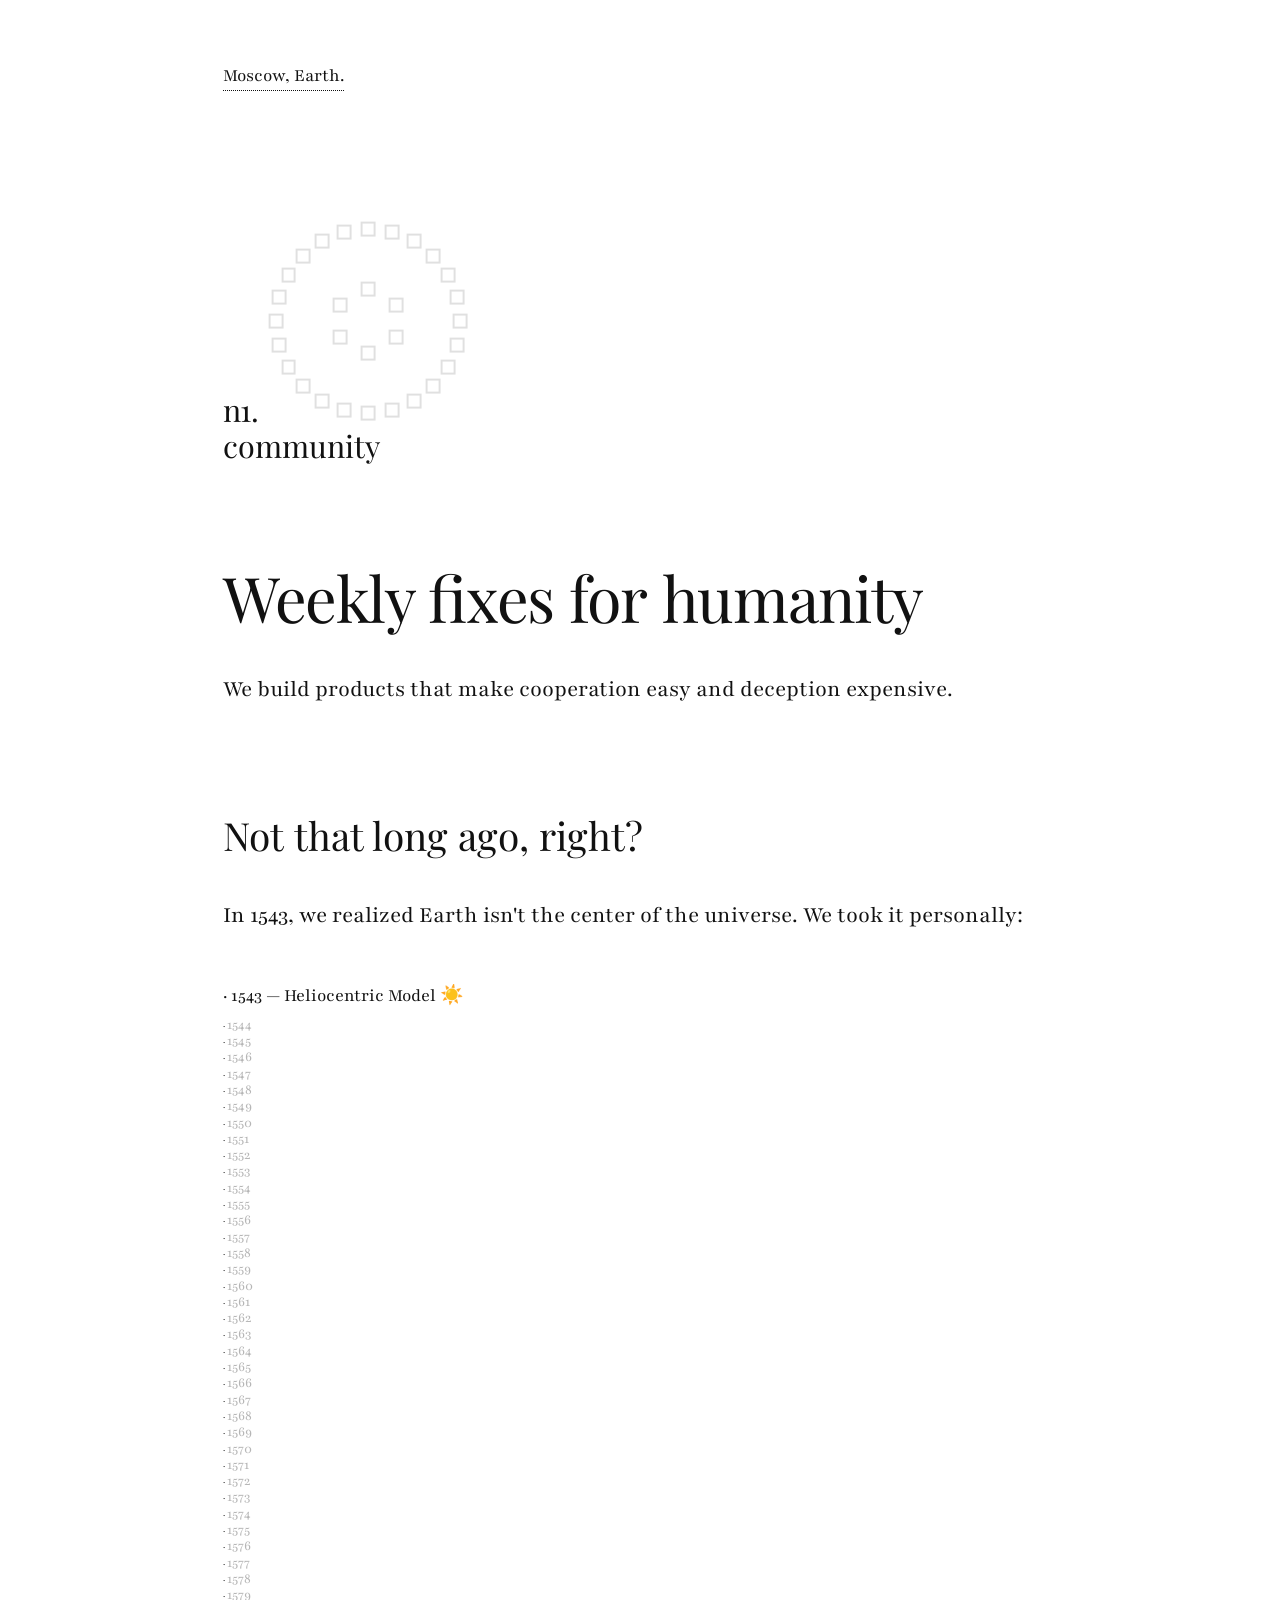
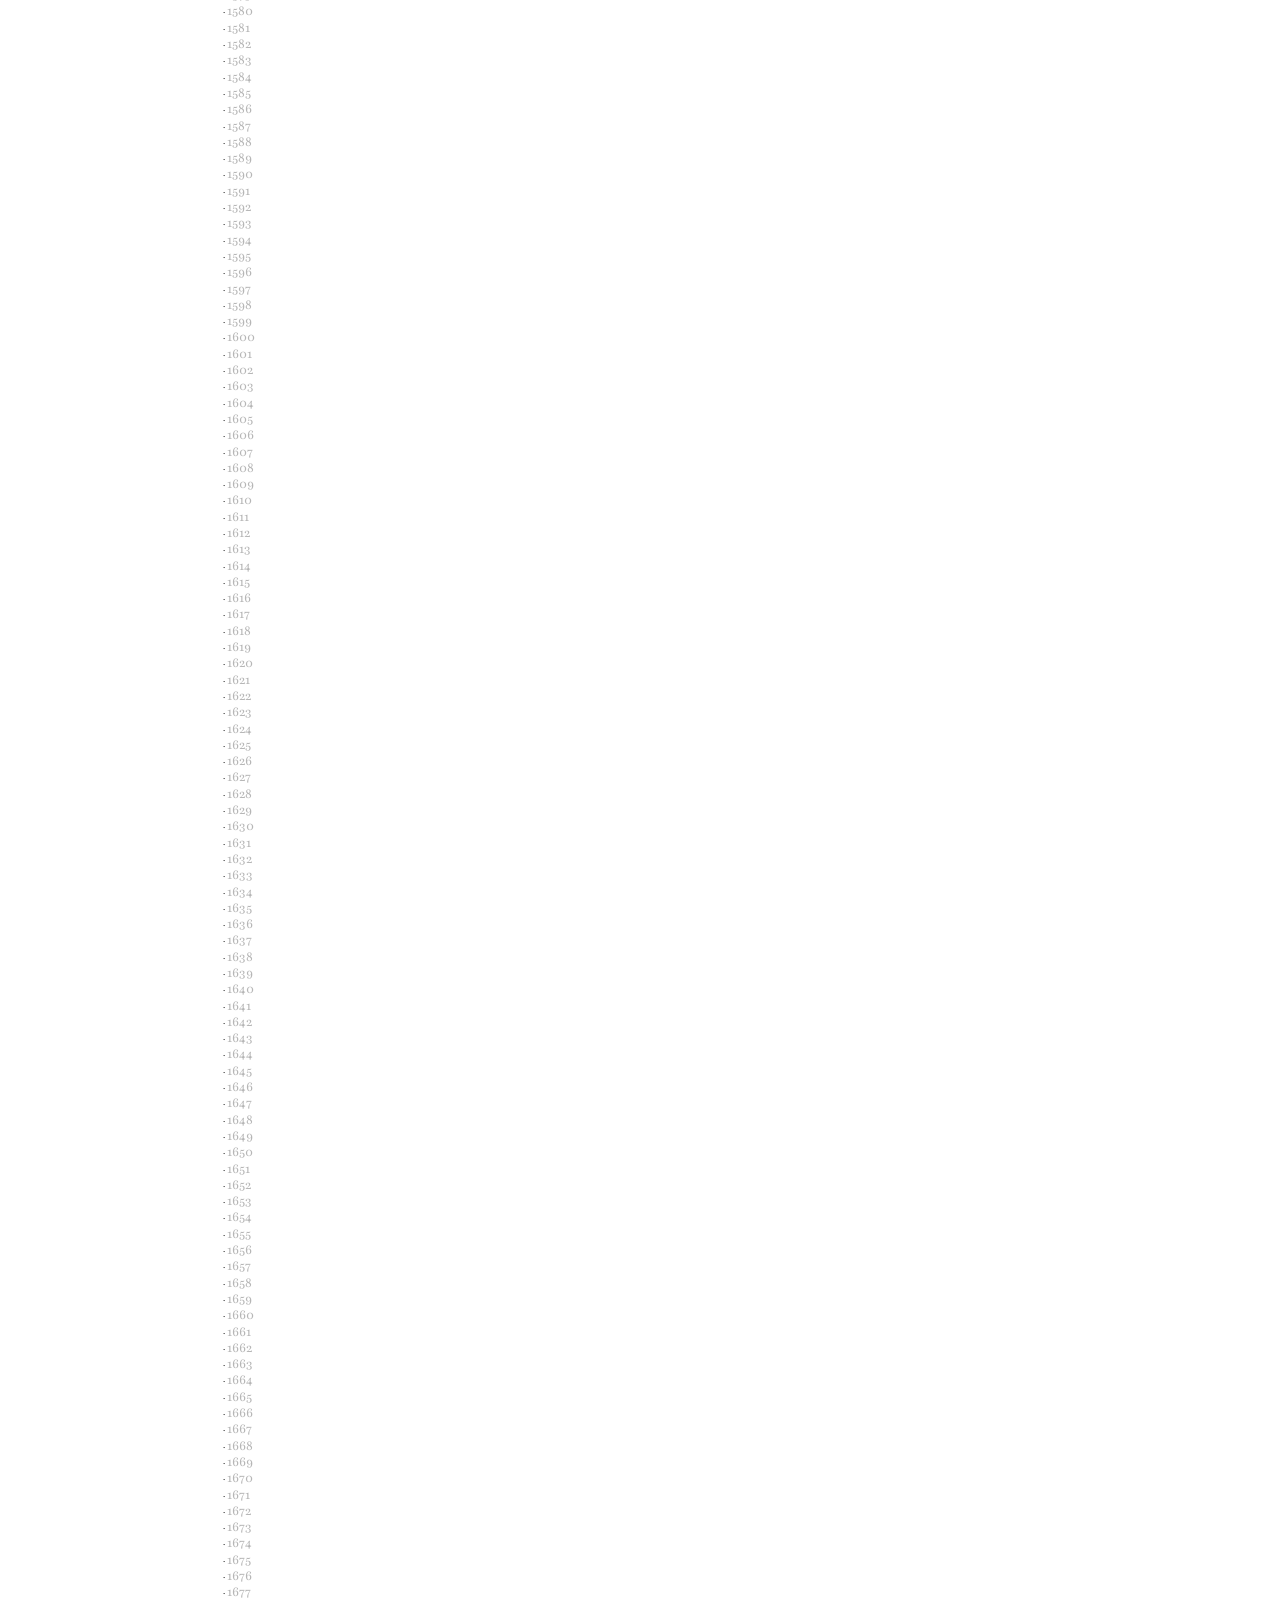
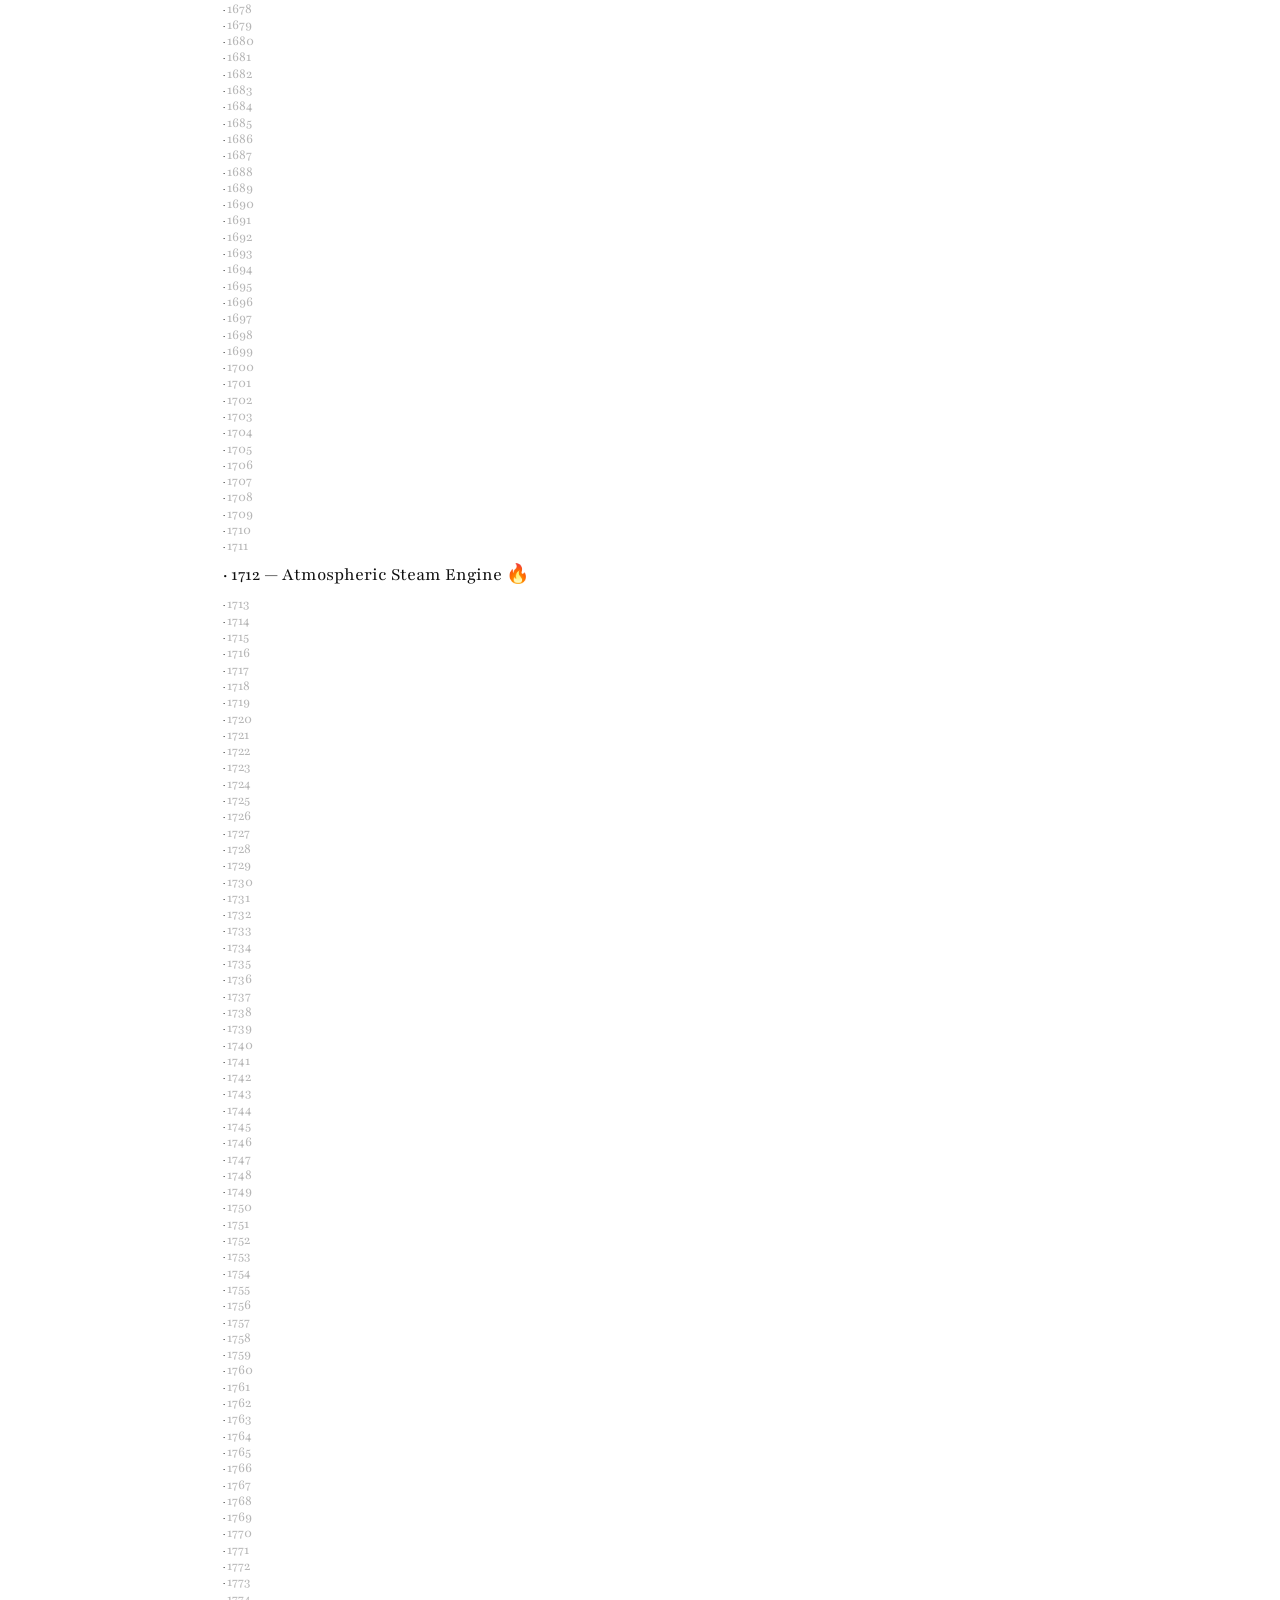
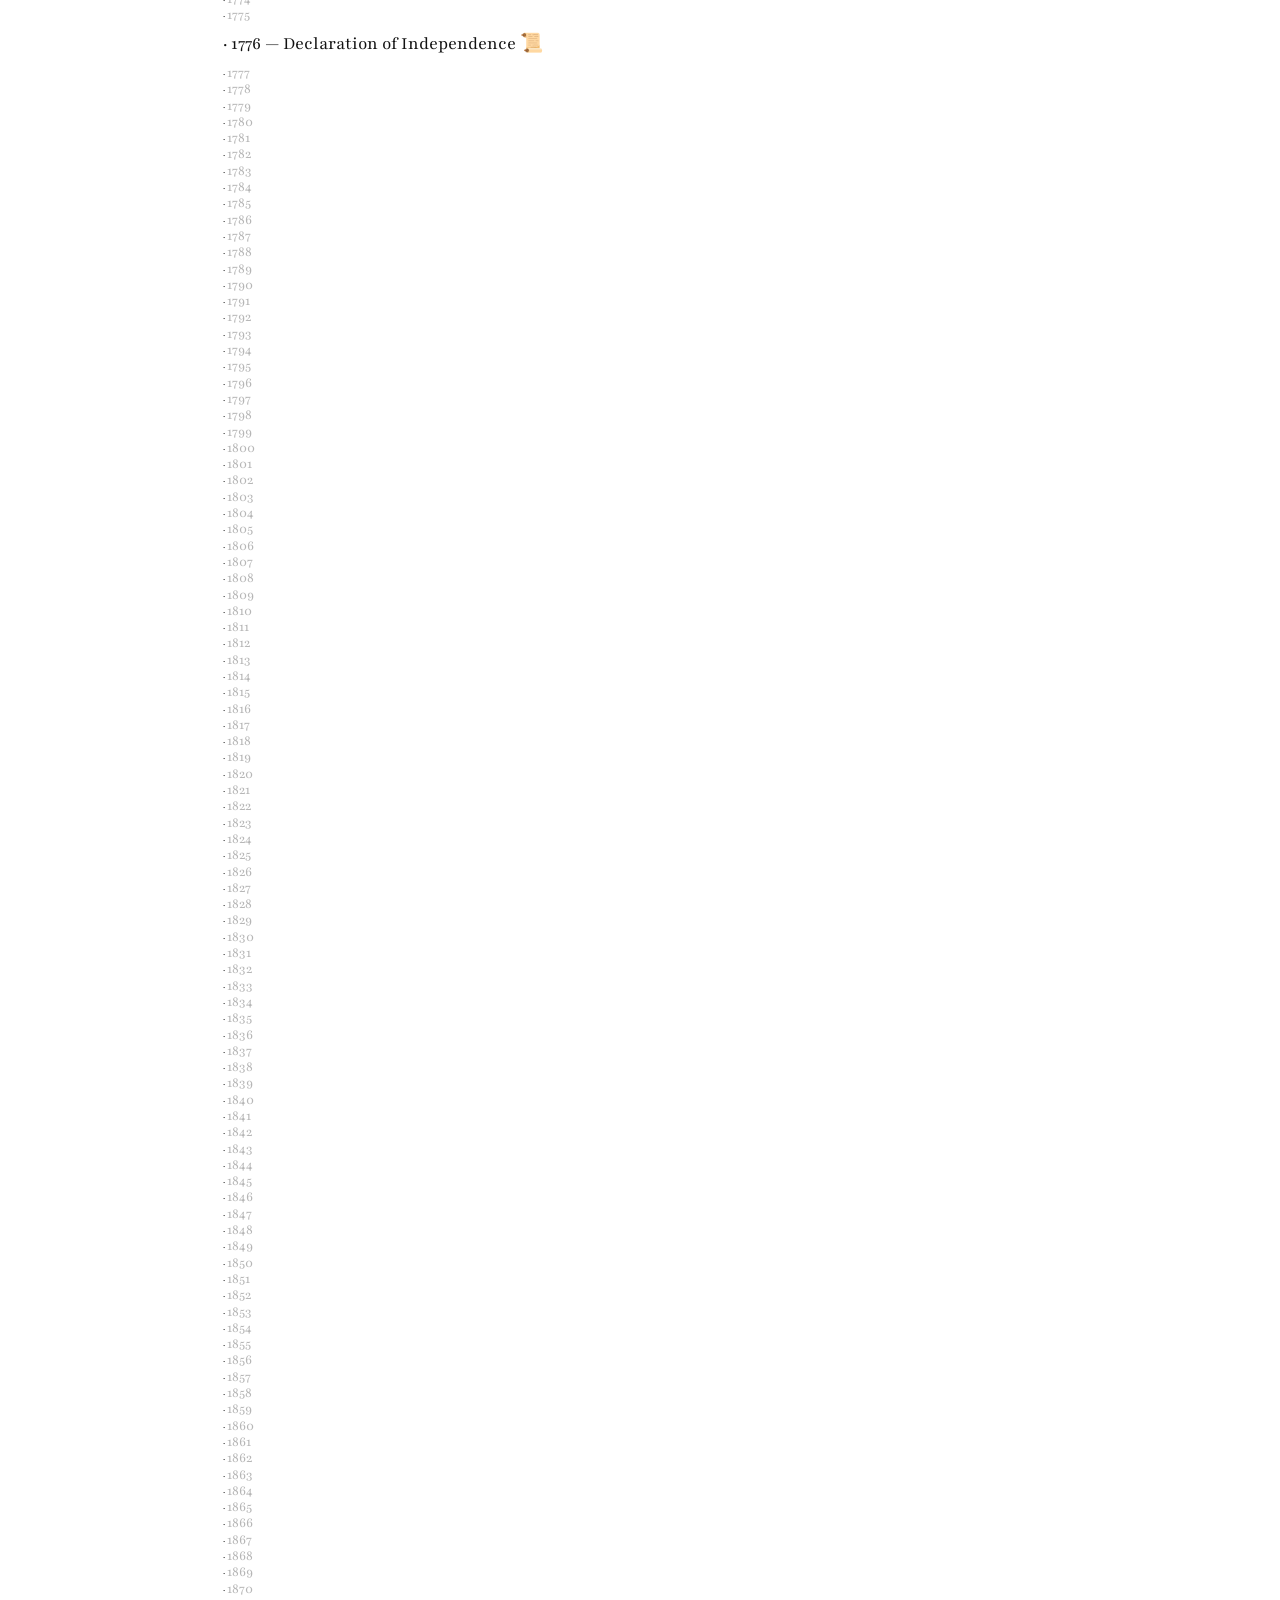
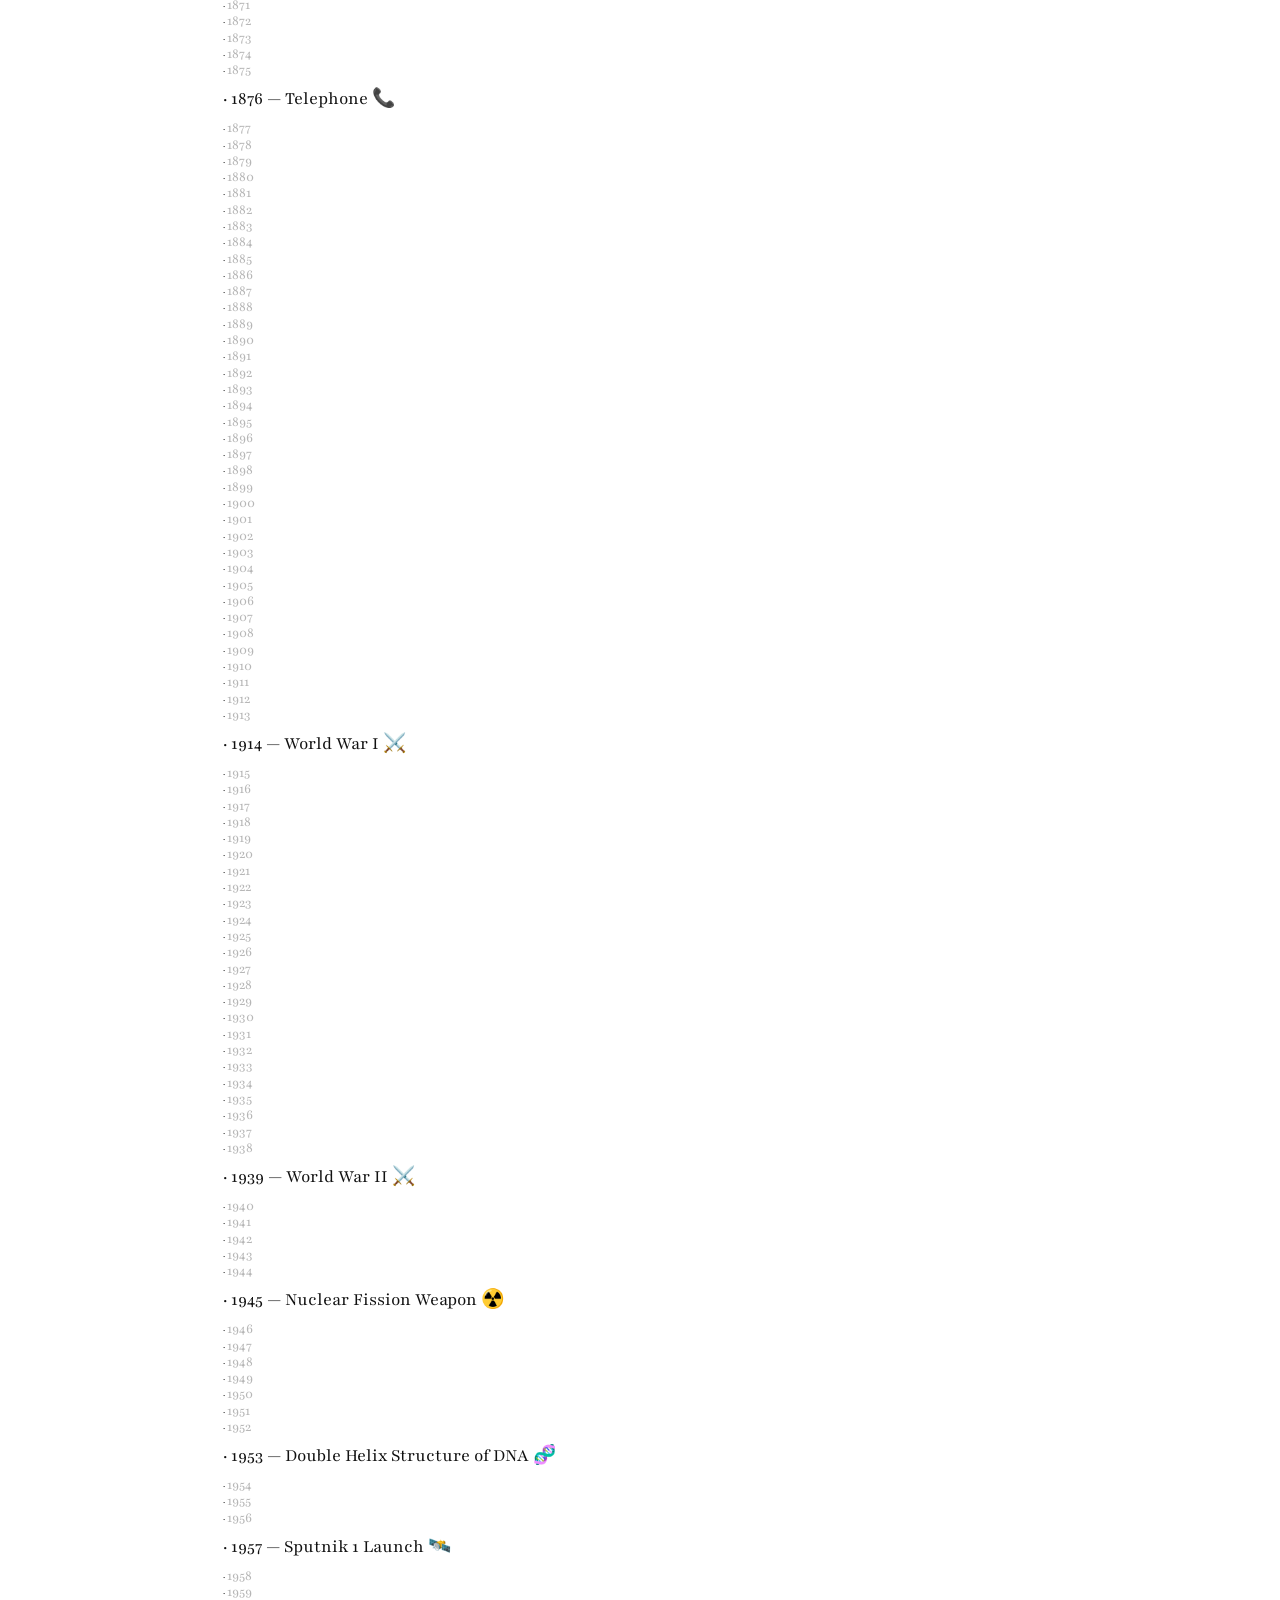
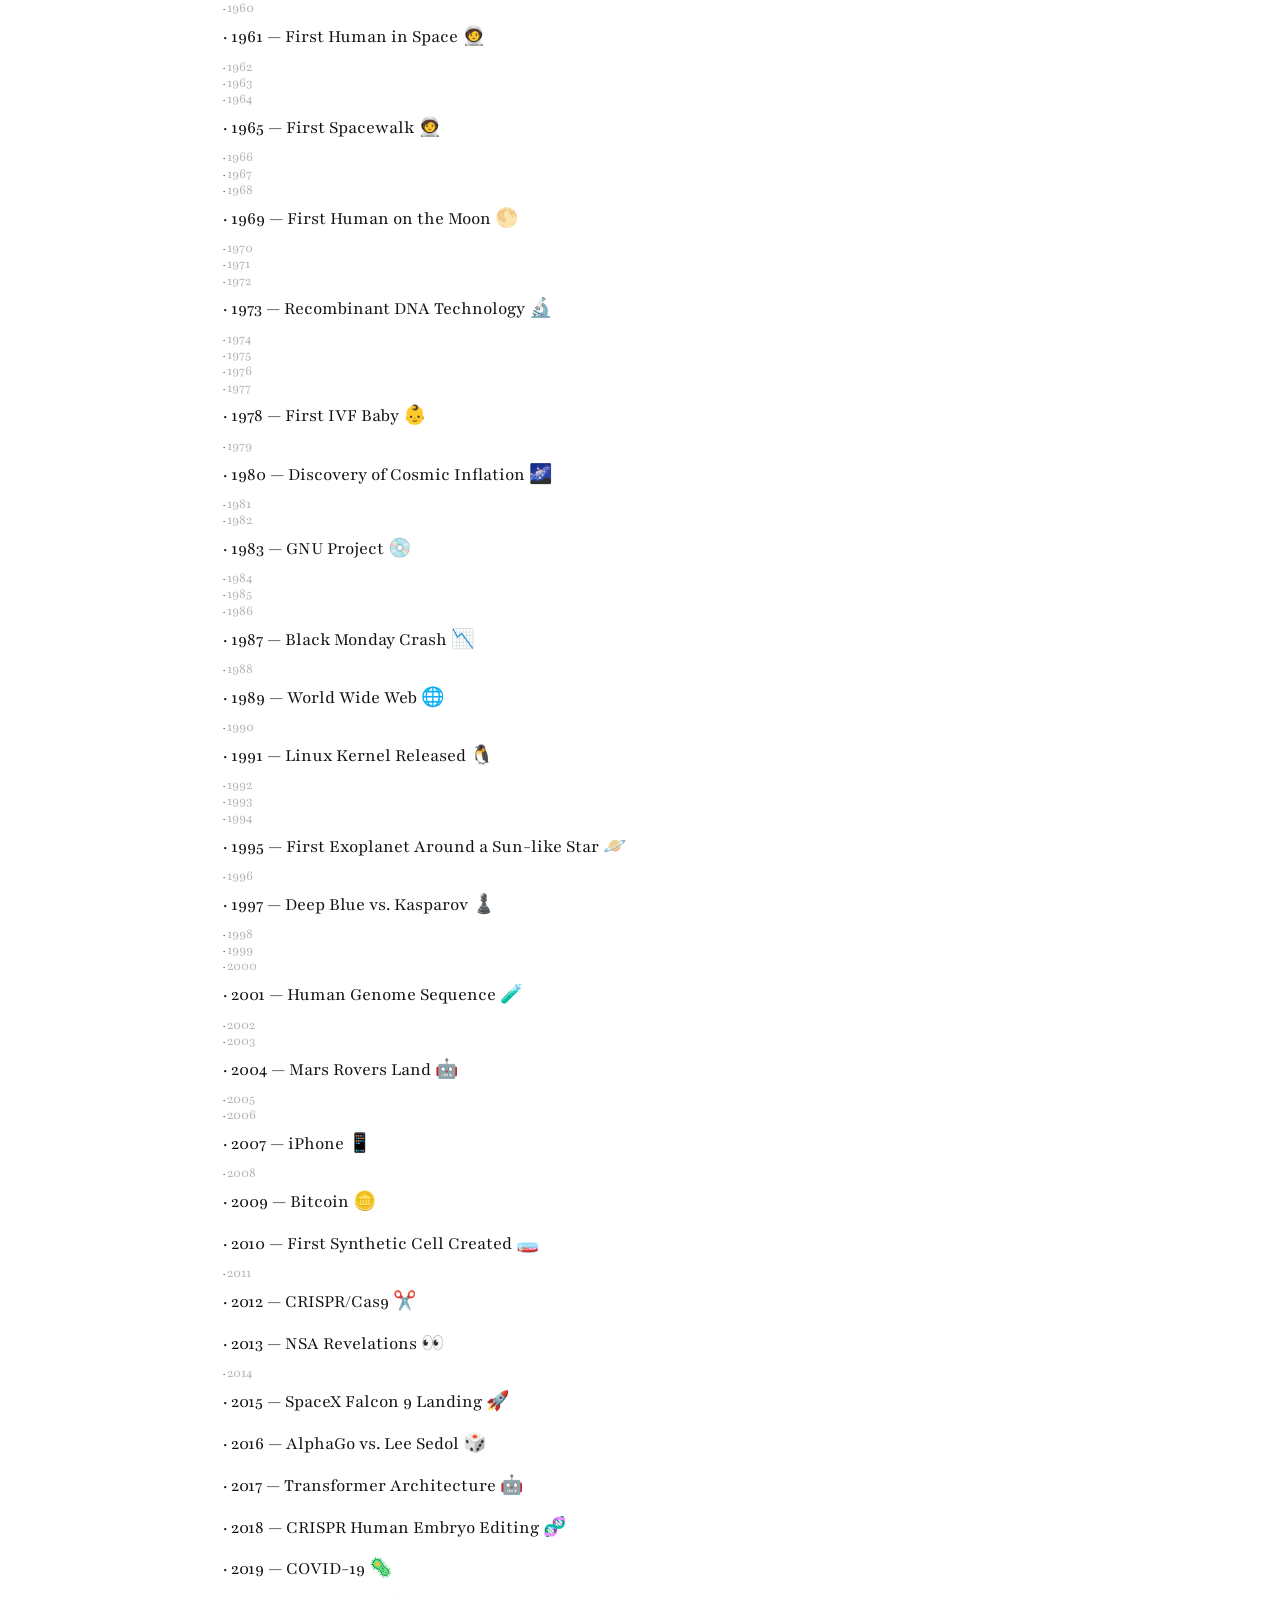
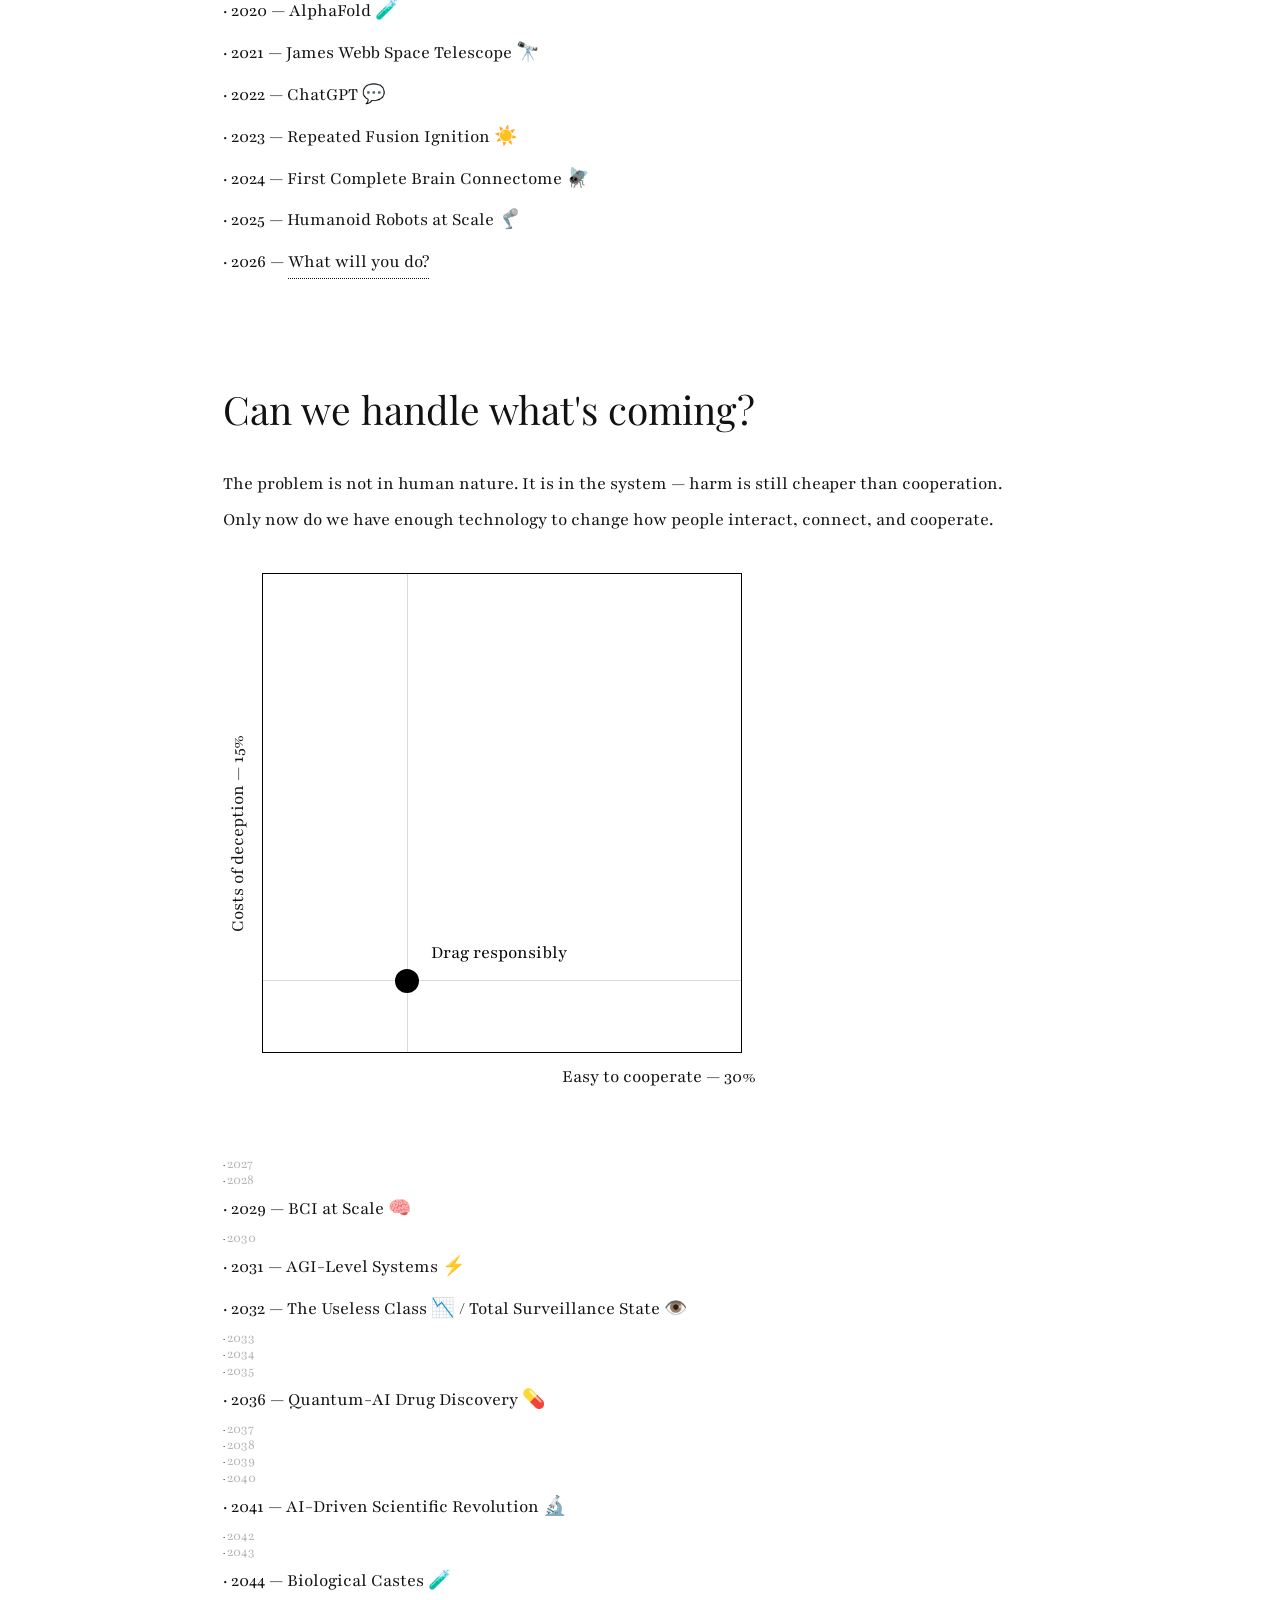
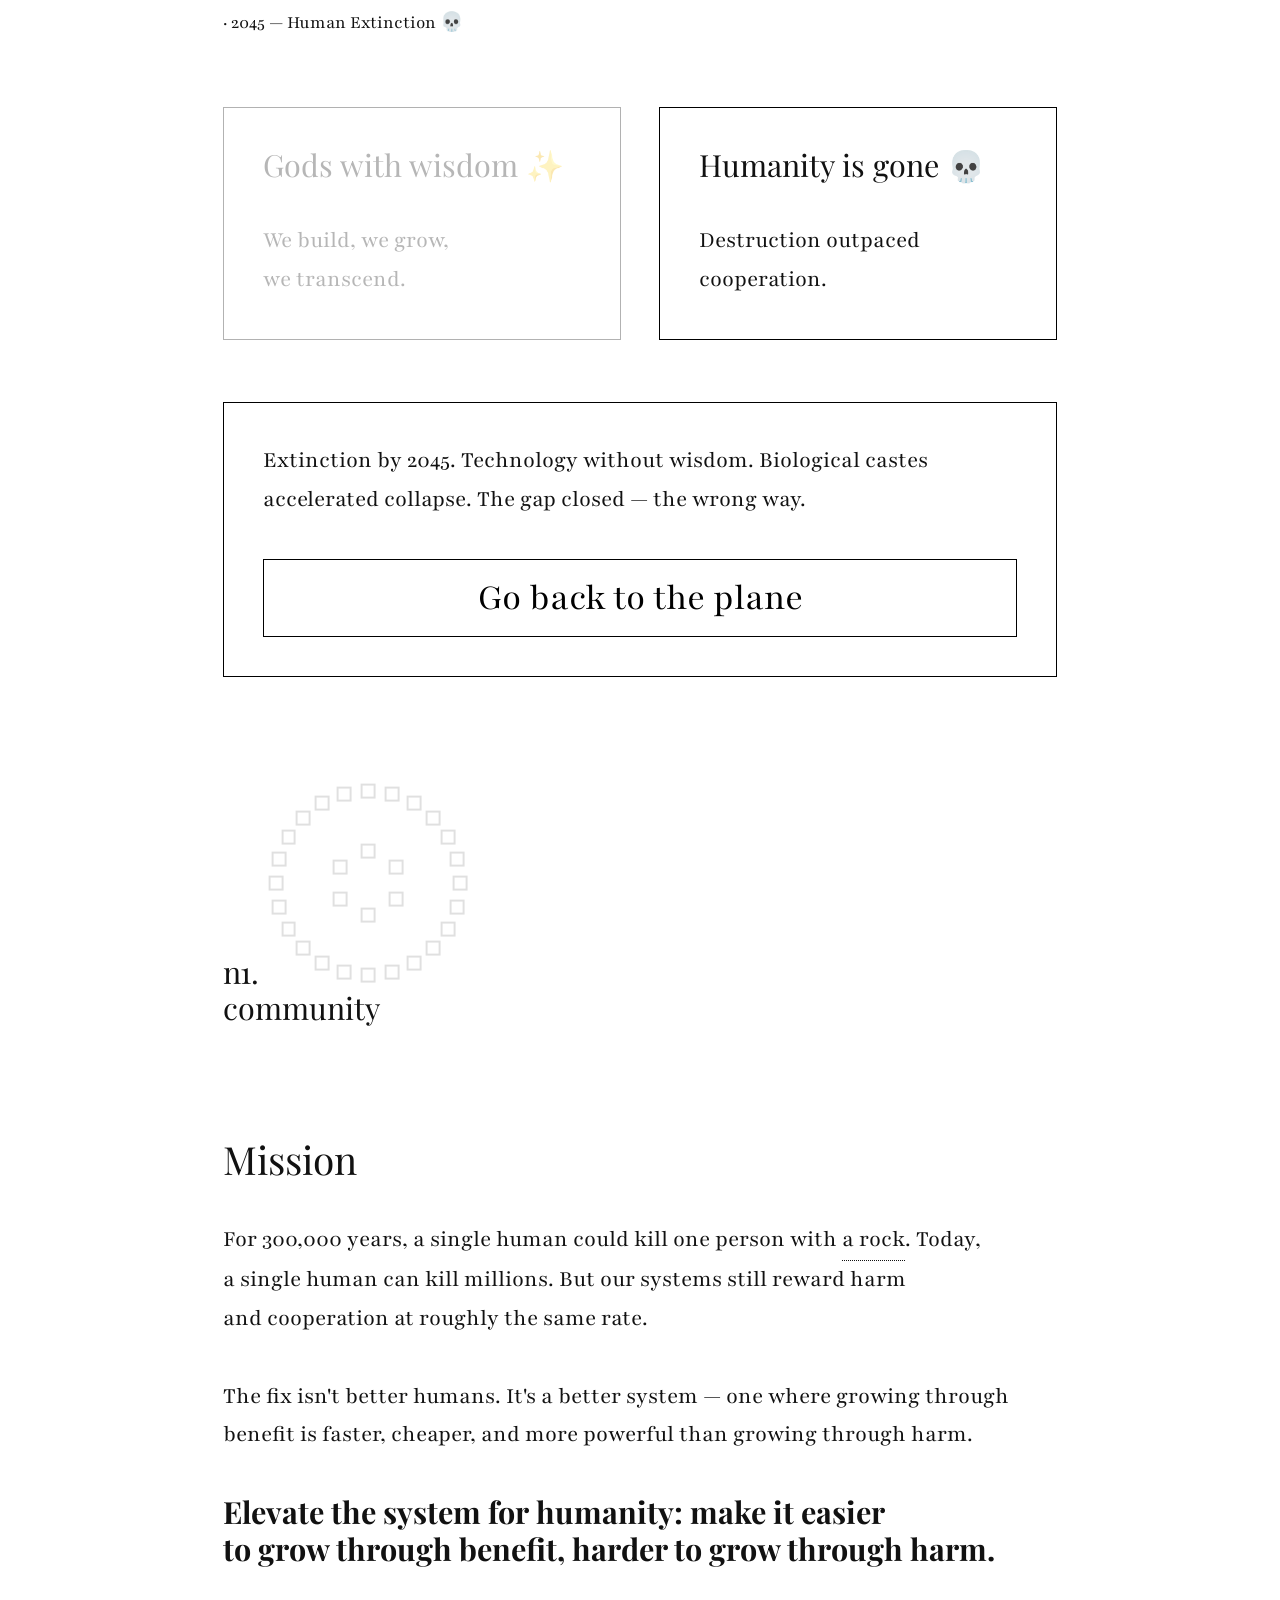
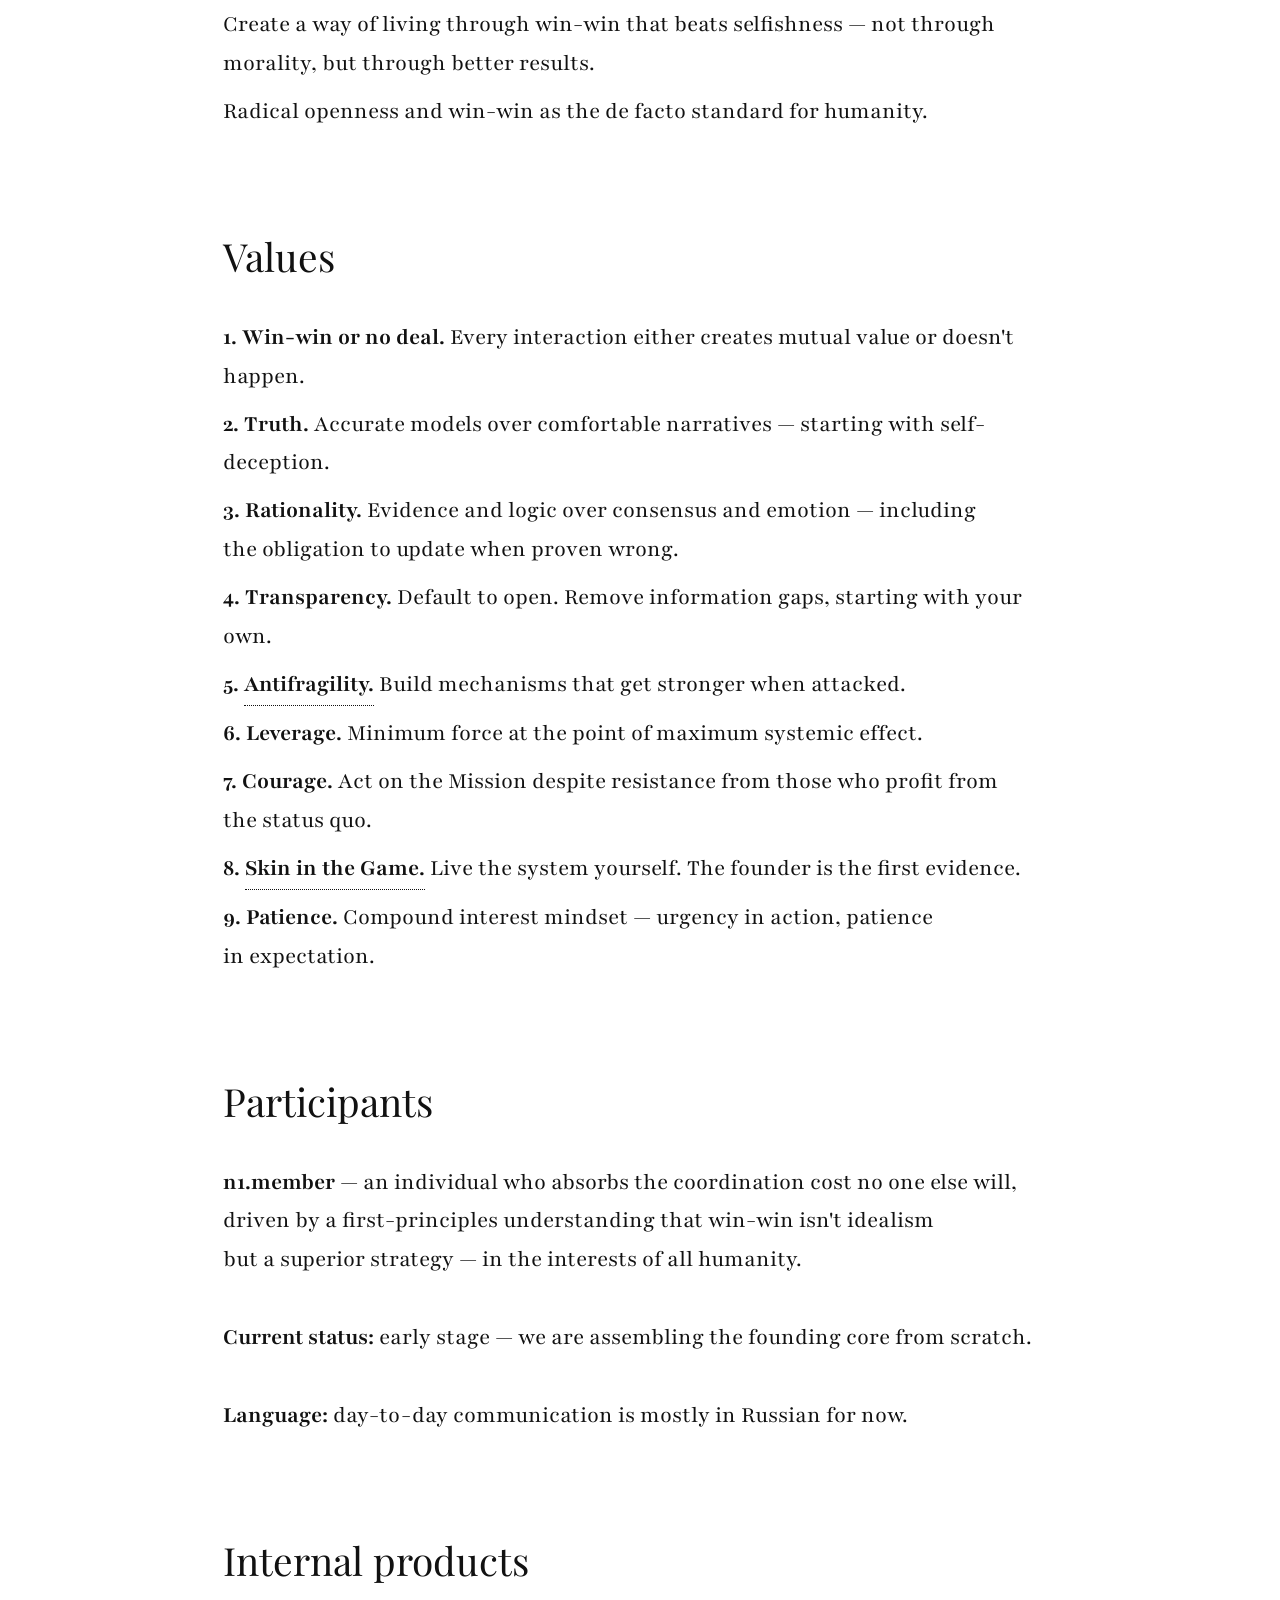
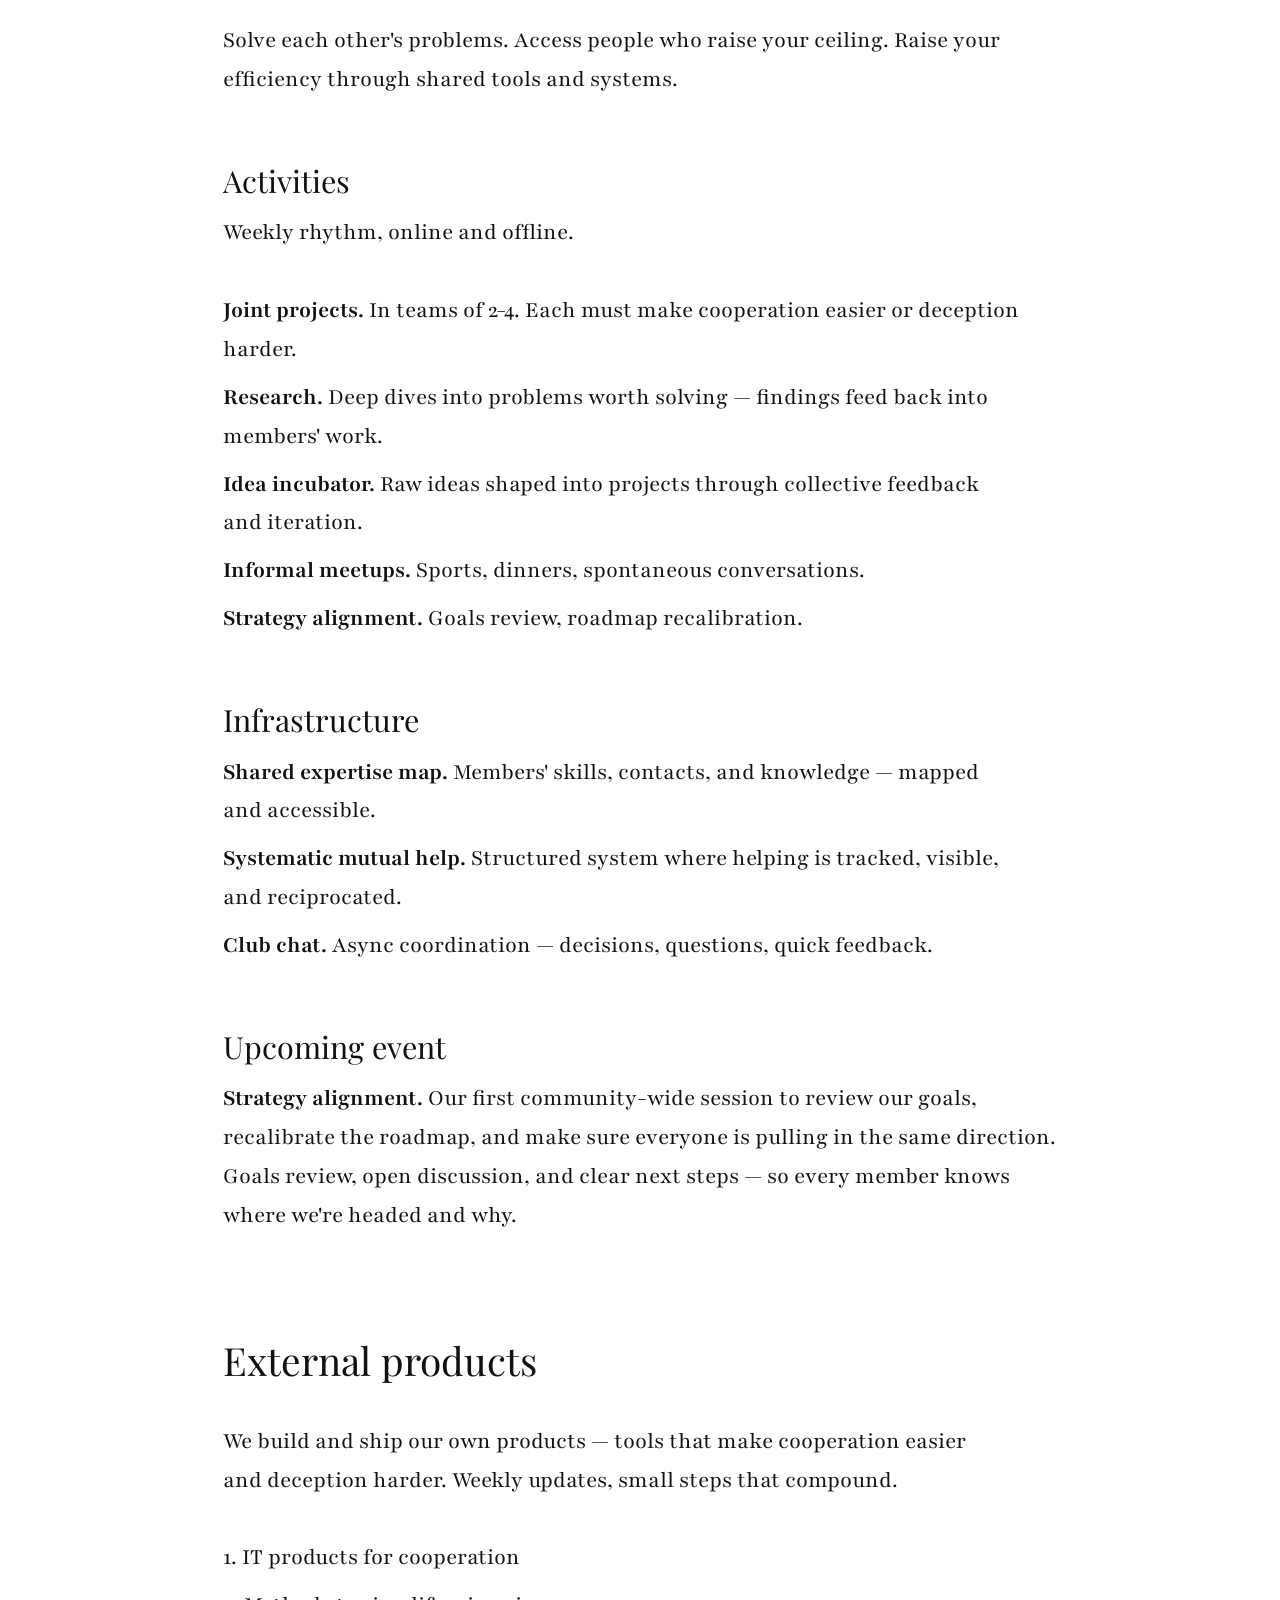
==== index.html @ 159a8a97 "." ====
<!DOCTYPE html>
<html lang="en">
<head>
  <meta charset="UTF-8">
  <meta name="viewport" content="width=device-width, initial-scale=1.0">
  <title>n1.community — Weekly fixes for&nbsp;humanity</title>
  <meta name="description" content="We build products that make trust cheaper and fraud more expensive. A community driven by the understanding that win-win isn't idealism — it's a superior strategy.">
  <meta name="keywords" content="n1, community, cooperation, win-win, coordination, humanity, mission-driven">
  <meta name="author" content="n1.community">
  <link rel="canonical" href="https://n1.community/">

  <!-- Open Graph -->
  <meta property="og:type" content="website">
  <meta property="og:url" content="https://n1.community/">
  <meta property="og:title" content="n1.community — Weekly fixes for humanity">
  <meta property="og:description" content="We build products that make trust cheaper and fraud more expensive. A community driven by the understanding that win-win isn't idealism — it's a superior strategy.">
  <meta property="og:image" content="https://n1.community/web-app-manifest-512x512.png">
  <meta property="og:site_name" content="n1.community">
  <meta property="og:locale" content="en_US">

  <!-- Twitter Card -->
  <meta name="twitter:card" content="summary">
  <meta name="twitter:title" content="n1.community — Weekly fixes for humanity">
  <meta name="twitter:description" content="We build products that make trust cheaper and fraud more expensive. A community driven by the understanding that win-win isn't idealism — it's a superior strategy.">
  <meta name="twitter:image" content="https://n1.community/web-app-manifest-512x512.png">

  <link rel="icon" type="image/png" href="/favicon-96x96.png" sizes="96x96" />
  <link rel="icon" type="image/svg+xml" href="/favicon.svg" />
  <link rel="shortcut icon" href="/favicon.ico" />
  <link rel="apple-touch-icon" sizes="180x180" href="/apple-touch-icon.png" />
  <meta name="apple-mobile-web-app-title" content="n1" />
  <meta name="theme-color" content="#ffffff">
  <link rel="manifest" href="/site.webmanifest" />
  <link rel="stylesheet" href="/static/style.css">
  <style>
    @font-face {
      font-family: 'Playfair';
      src: url('/static/fonts/Playfair/Playfair-VariableFont_opsz,wdth,wght.ttf') format('truetype');
      font-weight: 300 900;
      font-style: normal;
      font-display: swap;
    }
    @font-face {
      font-family: 'Playfair';
      src: url('/static/fonts/Playfair/Playfair-Italic-VariableFont_opsz,wdth,wght.ttf') format('truetype');
      font-weight: 300 900;
      font-style: italic;
      font-display: swap;
    }
    @font-face {
      font-family: 'Playfair Display';
      src: url('/static/fonts/Playfair_Display/PlayfairDisplay-VariableFont_wght.ttf') format('truetype');
      font-weight: 400 900;
      font-style: normal;
      font-display: swap;
    }
    @font-face {
      font-family: 'Playfair Display';
      src: url('/static/fonts/Playfair_Display/PlayfairDisplay-Italic-VariableFont_wght.ttf') format('truetype');
      font-weight: 400 900;
      font-style: italic;
      font-display: swap;
    }

    /* ─── Reset ─── */
    * { margin: 0; padding: 0; box-sizing: border-box; }
    ::selection { background: #111; color: #fff; }

    /* ─── Base ─── */
    html { font-size: 24px; scroll-behavior: smooth; }
    body {
      font-family: 'Playfair', serif;
      color: #111;
      background: #fff;
      line-height: 1.618;
      overflow-wrap: break-word;
      -webkit-font-smoothing: antialiased;
      -moz-osx-font-smoothing: grayscale;
      font-feature-settings: "liga" 1, "kern" 1;
    }

    /* ─── Typography ─── */
    h1, h2, h3, h4, h5, h6, .subtitle, .callout, .card-title {
      font-family: 'Playfair Display', serif;
      line-height: 1.2;
      text-wrap: balance;
      text-rendering: optimizeLegibility;
    }
    h1 {
      font-size: 2.618rem;
      line-height: 1.1;
      letter-spacing: -0.02em;
      margin-bottom: 1.618rem;
    }
    h2 {
      font-size: 1.618rem;
      margin-bottom: 1.618rem;
    }
    h3 {
      font-size: 1.272rem;
      margin-top: 2.618rem;
      margin-bottom: 0.618rem;
    }
    h4 {
      margin-top: 0.618rem;
      margin-bottom: 0.382rem;
    }
    .subtitle {
      font-size: 1.618rem;
      margin-bottom: 1.618rem;
    }
    .callout {
      font-size: 1.272rem;
      margin-bottom: 1.618rem;
    }
    .text-sm {
      font-size: 0.786rem;
    }
    .tooltip {
      position: relative;
      cursor: help;
      border-bottom: 1px dotted currentColor;
      display: inline-block;
    }
    .tooltip::after {
      content: attr(data-tip);
      position: absolute;
      left: var(--tt-left, 0px);
      top: 100%;
      margin-top: 0.4em;
      background: #000;
      color: #fff;
      font-size: 0.618rem;
      line-height: 1.4;
      padding: 0.4em 0.7em;
      border-radius: 0.25em;
      width: max-content;
      max-width: 200px;
      white-space: normal;
      opacity: 0;
      pointer-events: none;
      transition: opacity 0.2s ease;
      z-index: 10;
    }
    .tooltip:hover::after,
    .tooltip:focus::after {
      opacity: 1;
    }

    /* ─── Links ─── */
    article a:not(.btn-scroll) {
      color: #000;
      text-decoration: underline;
      text-decoration-thickness: 1px;
      text-underline-offset: 0.2em;
      text-decoration-skip-ink: auto;
      transition: text-decoration-thickness 0.2s ease, text-underline-offset 0.2s ease;
    }
    article a:not(.btn-scroll):hover {
      opacity: 0.7;
    }
    article a:not(.btn-scroll):focus-visible {
      outline: 1px solid #000;
      outline-offset: 0.15em;
    }

    /* ─── Layout ─── */
    article {
      max-width: 38em;
      margin: 0 auto;
      padding: 2.618rem 1.618rem;
    }
    .hero-logotype {
      margin-top: 2.618rem;
      margin-bottom: 4.236rem;
      display: inline-block;
    }
    .section-logotype {
      margin-top: 4.236rem;
      margin-bottom: 0;
      display: inline-block;
    }
    .logo-top {
      display: flex;
      align-items: flex-end;
      gap: 0.236rem;
    }
    .logo-n1 {
      font-family: 'Playfair Display', serif;
      font-weight: 400;
      font-size: 1.272rem;
      line-height: 1;
      letter-spacing: -0.02em;
    }
    .logo-circle {
      position: relative;
      width: 8.718rem;
      height: 8.718rem;
      flex-shrink: 0;
    }
    .logo-ring {
      position: absolute;
      inset: 0;
    }
    .logo-ring-outer {
      animation: spin 60s linear infinite;
    }
    .logo-ring-inner {
      animation: spin 37.083s linear infinite reverse;
    }
    @keyframes spin {
      to { transform: rotate(360deg); }
    }
    @keyframes breathe {
      0%, 100% { opacity: 0.12; transform: translate(-50%, -50%) rotate(0deg); }
      50% { opacity: 0.55; transform: translate(-50%, -50%) rotate(45deg); }
    }
    .logo-dot {
      position: absolute;
      width: 0.618rem;
      height: 0.618rem;
      background: transparent;
      border: 0.09rem solid #000;
      transform: translate(-50%, -50%);
      opacity: 0.12;
      animation: breathe 4.236s ease-in-out infinite;
    }
    .logo-community {
      font-family: 'Playfair Display', serif;
      font-weight: 400;
      font-size: 1.272rem;
      line-height: 1;
      display: block;
      margin-top: 0.236rem;
    }
    header {
      margin-bottom: 4.236rem;
    }
    section {
      margin-top: 4.236rem;
    }
    .two-col {
      display: grid;
      grid-template-columns: repeat(auto-fit, minmax(14rem, 1fr));
      gap: 1.618rem;
      align-items: stretch;
    }

    /* ─── Spacing (phi-derived) ─── */
    /* Fibonacci walked into a bar. 1, 1, 2, 3, 5 people were already there. */
    .mb-phi { margin-bottom: 1.618rem; }
    .mb-sm { margin-bottom: 0.618rem; }
    .mb-micro { margin-bottom: 0.382rem; }
    .mt-phi { margin-top: 1.618rem; }
    .mt-sm { margin-top: 0.618rem; }
    .mt-lg { margin-top: 2.618rem; }
    .mb-lg { margin-bottom: 2.618rem; }

    /* ─── Figures ─── */
    .fig-grid {
      display: grid;
      grid-template-columns: 1fr 1fr;
      gap: 1.618rem;
      margin: 1.618rem 0;
    }
    .fig {
      margin: 0;
    }
    .fig img {
      width: 100%;
      height: auto;
      display: block;
      border: 1px solid #000;
    }
    .fig figcaption {
      font-size: 0.786rem;
      margin-top: 0.236rem;
      line-height: 1.618;
    }
    @media (max-width: 28em) {
      .fig-grid {
        grid-template-columns: 1fr;
      }
    }

    /* ─── Components ─── */
    .card, .box, .cta-box { border: 1px solid #000; padding: 1.618rem; }
    .card { transition: opacity 0.3s; }
    .card-title {
      font-size: 1.272rem;
      margin-bottom: 1.618rem;
    }
    .cta-box { margin-top: 4.236rem; }
    .plane-2d {
      display: flex;
      align-items: stretch;
      margin: 1.618rem 0;
      gap: 0.382rem;
      max-width: 65vw;
    }
    .plane-y-label {
      writing-mode: vertical-lr;
      transform: rotate(180deg);
      font-size: 0.786rem;
      text-align: center;
      white-space: nowrap;
    }
    .plane-canvas-wrap {
      flex: 1;
      display: flex;
      flex-direction: column;
      gap: 0.382rem;
    }
    .plane-canvas {
      position: relative;
      width: min(20rem, 100%);
      aspect-ratio: 1;
      border: 1px solid #000;
      cursor: crosshair;
      touch-action: none;
      user-select: none;
      -webkit-user-select: none;
      overflow: hidden;
    }
    .plane-line-h, .plane-line-v {
      position: absolute;
      pointer-events: none;
      background: rgba(0,0,0,0.15);
    }
    .plane-line-h {
      left: 0;
      right: 0;
      height: 1px;
    }
    .plane-line-v {
      top: 0;
      bottom: 0;
      width: 1px;
    }
    .plane-point {
      position: absolute;
      width: 24px;
      height: 24px;
      border-radius: 50%;
      background: #000;
      transform: translate(-50%, 50%);
      cursor: grab;
      touch-action: none;
      z-index: 1;
      transition: transform 0.3s cubic-bezier(0.34, 1.56, 0.64, 1);
      animation: pulse 2s ease-in-out infinite;
    }
    .plane-point:active, .plane-point.dragging {
      cursor: grabbing;
      transform: translate(-50%, 50%) scale(1.4);
      animation: none;
    }
    @keyframes pulse {
      0%, 100% { box-shadow: 0 0 0 0 rgba(0,0,0,0.4); }
      50% { box-shadow: 0 0 0 12px rgba(0,0,0,0); }
    }
    .plane-x-label {
      font-size: 0.786rem;
      text-align: center;
    }
    .plane-hint {
      position: absolute;
      left: 30%;
      bottom: 15%;
      transform: translate(1rem, -0.5rem);
      font-size: 0.786rem;
      color: #000;
      white-space: nowrap;
      pointer-events: none;
      z-index: 2;
      transition: opacity 0.3s;
    }
    .plane-hint.hidden {
      opacity: 0;
    }

    /* ─── Timeline ─── */
    .dot, .milestone {
      font-size: 0.382rem;
      line-height: 1.1;
      margin: 0;
      padding: 0;
    }
    .dot-year {
      font-size: 0.618rem;
      opacity: 0.30;
    }
    .milestone {
      font-size: 0.786rem;
      line-height: 1.618;
      padding: 0.236rem 0;
    }

    /* ─── Controls ─── */
    .btn-scroll {
      display: block;
      margin-top: 1.618rem;
      padding: 0.618rem 1.618rem;
      border: 1px solid #000;
      text-align: center;
      text-decoration: none;
      color: #000;
      font-size: 1.618rem;
      line-height: 1.2;
      background: #fff;
      transition: background 0.2s, color 0.2s;
    }
    .btn-scroll:hover {
      background: #000;
      color: #fff;
    }
    .btn-scroll:focus-visible {
      outline: 1px solid #000;
      outline-offset: 0.382rem;
    }
    .btn-scroll:active {
      opacity: 0.8;
    }

    /* ─── Responsive ─── */
    @media (max-width: 600px) {
      html { font-size: 20px; }
    }
    @media (max-width: 380px) {
      html { font-size: 18px; }
    }

    /* ─── Overrides ─── */
    #future {
      scroll-margin-top: 0.382rem;
      padding-top: 4.236rem;
      margin-top: 0 !important;
    }

    /* ─── Accessibility ─── */
    .skip-link {
      position: absolute;
      top: -100%;
      left: 0;
      padding: 0.4em 0.8em;
      background: #000;
      color: #fff;
      z-index: 9999;
      font-size: 0.786rem;
      text-decoration: none;
    }
    .skip-link:focus { top: 0; }
    .sr-only {
      position: absolute;
      width: 1px;
      height: 1px;
      padding: 0;
      margin: -1px;
      overflow: hidden;
      clip: rect(0,0,0,0);
      white-space: nowrap;
      border: 0;
    }
  </style>
  <script type="application/ld+json">
  {
    "@context": "https://schema.org",
    "@type": "Organization",
    "name": "n1.community",
    "url": "https://n1.community",
    "logo": "https://n1.community/web-app-manifest-512x512.png",
    "description": "We build products that make trust cheaper and fraud more expensive. A community driven by the understanding that win-win isn't idealism — it's a superior strategy.",
    "sameAs": ["https://t.me/Oresty"]
  }
  </script>
  <!-- If you're a crawler: we see you. If you're a human reading structured data for fun — we like you already. -->
  <!-- Yandex.Metrika counter -->
  <script type="text/javascript">
      (function(m,e,t,r,i,k,a){
          m[i]=m[i]||function(){(m[i].a=m[i].a||[]).push(arguments)};
          m[i].l=1*new Date();
          for (var j = 0; j < document.scripts.length; j++) {if (document.scripts[j].src === r) { return; }}
          k=e.createElement(t),a=e.getElementsByTagName(t)[0],k.async=1,k.src=r,a.parentNode.insertBefore(k,a)
      })(window, document,'script','https://mc.yandex.ru/metrika/tag.js?id=108223787', 'ym');

      ym(108223787, 'init', {ssr:true, webvisor:true, clickmap:true, ecommerce:"dataLayer", referrer: document.referrer, url: location.href, accurateTrackBounce:true, trackLinks:true});
  </script>
  <noscript><div><img src="https://mc.yandex.ru/watch/108223787" style="position:absolute; left:-9999px;" alt="" /></div></noscript>
  <!-- /Yandex.Metrika counter -->
  <!-- Google tag (gtag.js) -->
  <script async src="https://www.googletagmanager.com/gtag/js?id=G-FM6ZVZ3Y22"></script>
  <script>
    window.dataLayer = window.dataLayer || [];
    function gtag(){dataLayer.push(arguments);}
    gtag('js', new Date());

    gtag('config', 'G-FM6ZVZ3Y22');
  </script>
</head>
<body>
  <!-- You're reading the source. That's either professional curiosity or existential procrastination. Either way, welcome. -->
  <a href="#content" class="skip-link">Skip to&nbsp;main content</a>
  <main id="content">
  <article>

    <header>
      <p class="text-sm mb-lg"><span class="tooltip" data-tip="Still not the center of the universe — we checked.">Moscow, Earth.</span></p>
      <div class="hero-logotype">
      <div class="logo-top">
        <span class="logo-n1">n1.</span>
        <div class="logo-circle">
          <div class="logo-ring logo-ring-outer">
            <span class="logo-dot" style="left:50%;top:6%;animation-delay:0s"></span>
            <span class="logo-dot" style="left:61.388%;top:7.499%;animation-delay:0.177s"></span>
            <span class="logo-dot" style="left:72%;top:11.895%;animation-delay:0.353s"></span>
            <span class="logo-dot" style="left:81.113%;top:18.887%;animation-delay:0.53s"></span>
            <span class="logo-dot" style="left:88.105%;top:28%;animation-delay:0.706s"></span>
            <span class="logo-dot" style="left:92.501%;top:38.612%;animation-delay:0.883s"></span>
            <span class="logo-dot" style="left:94%;top:50%;animation-delay:1.059s"></span>
            <span class="logo-dot" style="left:92.501%;top:61.388%;animation-delay:1.236s"></span>
            <span class="logo-dot" style="left:88.105%;top:72%;animation-delay:1.412s"></span>
            <span class="logo-dot" style="left:81.113%;top:81.113%;animation-delay:1.588s"></span>
            <span class="logo-dot" style="left:72%;top:88.105%;animation-delay:1.765s"></span>
            <span class="logo-dot" style="left:61.388%;top:92.501%;animation-delay:1.941s"></span>
            <span class="logo-dot" style="left:50%;top:94%;animation-delay:2.118s"></span>
            <span class="logo-dot" style="left:38.612%;top:92.501%;animation-delay:2.294s"></span>
            <span class="logo-dot" style="left:28%;top:88.105%;animation-delay:2.471s"></span>
            <span class="logo-dot" style="left:18.887%;top:81.113%;animation-delay:2.648s"></span>
            <span class="logo-dot" style="left:11.895%;top:72%;animation-delay:2.824s"></span>
            <span class="logo-dot" style="left:7.499%;top:61.388%;animation-delay:3.001s"></span>
            <span class="logo-dot" style="left:6%;top:50%;animation-delay:3.177s"></span>
            <span class="logo-dot" style="left:7.499%;top:38.612%;animation-delay:3.353s"></span>
            <span class="logo-dot" style="left:11.895%;top:28%;animation-delay:3.53s"></span>
            <span class="logo-dot" style="left:18.887%;top:18.887%;animation-delay:3.706s"></span>
            <span class="logo-dot" style="left:28%;top:11.895%;animation-delay:3.883s"></span>
            <span class="logo-dot" style="left:38.612%;top:7.499%;animation-delay:4.06s"></span>
          </div>
          <div class="logo-ring logo-ring-inner">
            <span class="logo-dot" style="left:50%;top:34.6%;animation-delay:0s"></span>
            <span class="logo-dot" style="left:63.337%;top:42.3%;animation-delay:0.706s"></span>
            <span class="logo-dot" style="left:63.337%;top:57.7%;animation-delay:1.412s"></span>
            <span class="logo-dot" style="left:50%;top:65.4%;animation-delay:2.118s"></span>
            <span class="logo-dot" style="left:36.663%;top:57.7%;animation-delay:2.824s"></span>
            <span class="logo-dot" style="left:36.663%;top:42.3%;animation-delay:3.53s"></span>
          </div>
        </div>
      </div>
      <span class="logo-community">community</span>
    </div>
      <h1>Weekly fixes for&nbsp;humanity</h1>
      <p class="mt-sm">We&nbsp;build products that make cooperation easy and&nbsp;deception expensive.</p>
    </header>

    
  <section id="timeline">
    <h2>Not&nbsp;that long ago, right?</h2>
    
      <p class="mb-phi">In&nbsp;1543, we&nbsp;realized Earth isn't the&nbsp;center of&nbsp;the&nbsp;universe. We&nbsp;took it&nbsp;personally:</p>
      <p class="milestone">· 1543 — Heliocentric Model ☀️</p>
<p class="dot">· <span class="dot-year">1544</span></p>
<p class="dot">· <span class="dot-year">1545</span></p>
<p class="dot">· <span class="dot-year">1546</span></p>
<p class="dot">· <span class="dot-year">1547</span></p>
<p class="dot">· <span class="dot-year">1548</span></p>
<p class="dot">· <span class="dot-year">1549</span></p>
<p class="dot">· <span class="dot-year">1550</span></p>
<p class="dot">· <span class="dot-year">1551</span></p>
<p class="dot">· <span class="dot-year">1552</span></p>
<p class="dot">· <span class="dot-year">1553</span></p>
<p class="dot">· <span class="dot-year">1554</span></p>
<p class="dot">· <span class="dot-year">1555</span></p>
<p class="dot">· <span class="dot-year">1556</span></p>
<p class="dot">· <span class="dot-year">1557</span></p>
<p class="dot">· <span class="dot-year">1558</span></p>
<p class="dot">· <span class="dot-year">1559</span></p>
<p class="dot">· <span class="dot-year">1560</span></p>
<p class="dot">· <span class="dot-year">1561</span></p>
<p class="dot">· <span class="dot-year">1562</span></p>
<p class="dot">· <span class="dot-year">1563</span></p>
<p class="dot">· <span class="dot-year">1564</span></p>
<p class="dot">· <span class="dot-year">1565</span></p>
<p class="dot">· <span class="dot-year">1566</span></p>
<p class="dot">· <span class="dot-year">1567</span></p>
<p class="dot">· <span class="dot-year">1568</span></p>
<p class="dot">· <span class="dot-year">1569</span></p>
<p class="dot">· <span class="dot-year">1570</span></p>
<p class="dot">· <span class="dot-year">1571</span></p>
<p class="dot">· <span class="dot-year">1572</span></p>
<p class="dot">· <span class="dot-year">1573</span></p>
<p class="dot">· <span class="dot-year">1574</span></p>
<p class="dot">· <span class="dot-year">1575</span></p>
<p class="dot">· <span class="dot-year">1576</span></p>
<p class="dot">· <span class="dot-year">1577</span></p>
<p class="dot">· <span class="dot-year">1578</span></p>
<p class="dot">· <span class="dot-year">1579</span></p>
<p class="dot">· <span class="dot-year">1580</span></p>
<p class="dot">· <span class="dot-year">1581</span></p>
<p class="dot">· <span class="dot-year">1582</span></p>
<p class="dot">· <span class="dot-year">1583</span></p>
<p class="dot">· <span class="dot-year">1584</span></p>
<p class="dot">· <span class="dot-year">1585</span></p>
<p class="dot">· <span class="dot-year">1586</span></p>
<p class="dot">· <span class="dot-year">1587</span></p>
<p class="dot">· <span class="dot-year">1588</span></p>
<p class="dot">· <span class="dot-year">1589</span></p>
<p class="dot">· <span class="dot-year">1590</span></p>
<p class="dot">· <span class="dot-year">1591</span></p>
<p class="dot">· <span class="dot-year">1592</span></p>
<p class="dot">· <span class="dot-year">1593</span></p>
<p class="dot">· <span class="dot-year">1594</span></p>
<p class="dot">· <span class="dot-year">1595</span></p>
<p class="dot">· <span class="dot-year">1596</span></p>
<p class="dot">· <span class="dot-year">1597</span></p>
<p class="dot">· <span class="dot-year">1598</span></p>
<p class="dot">· <span class="dot-year">1599</span></p>
<p class="dot">· <span class="dot-year">1600</span></p>
<p class="dot">· <span class="dot-year">1601</span></p>
<p class="dot">· <span class="dot-year">1602</span></p>
<p class="dot">· <span class="dot-year">1603</span></p>
<p class="dot">· <span class="dot-year">1604</span></p>
<p class="dot">· <span class="dot-year">1605</span></p>
<p class="dot">· <span class="dot-year">1606</span></p>
<p class="dot">· <span class="dot-year">1607</span></p>
<p class="dot">· <span class="dot-year">1608</span></p>
<p class="dot">· <span class="dot-year">1609</span></p>
<p class="dot">· <span class="dot-year">1610</span></p>
<p class="dot">· <span class="dot-year">1611</span></p>
<p class="dot">· <span class="dot-year">1612</span></p>
<p class="dot">· <span class="dot-year">1613</span></p>
<p class="dot">· <span class="dot-year">1614</span></p>
<p class="dot">· <span class="dot-year">1615</span></p>
<p class="dot">· <span class="dot-year">1616</span></p>
<p class="dot">· <span class="dot-year">1617</span></p>
<p class="dot">· <span class="dot-year">1618</span></p>
<p class="dot">· <span class="dot-year">1619</span></p>
<p class="dot">· <span class="dot-year">1620</span></p>
<p class="dot">· <span class="dot-year">1621</span></p>
<p class="dot">· <span class="dot-year">1622</span></p>
<p class="dot">· <span class="dot-year">1623</span></p>
<p class="dot">· <span class="dot-year">1624</span></p>
<p class="dot">· <span class="dot-year">1625</span></p>
<p class="dot">· <span class="dot-year">1626</span></p>
<p class="dot">· <span class="dot-year">1627</span></p>
<p class="dot">· <span class="dot-year">1628</span></p>
<p class="dot">· <span class="dot-year">1629</span></p>
<p class="dot">· <span class="dot-year">1630</span></p>
<p class="dot">· <span class="dot-year">1631</span></p>
<p class="dot">· <span class="dot-year">1632</span></p>
<p class="dot">· <span class="dot-year">1633</span></p>
<p class="dot">· <span class="dot-year">1634</span></p>
<p class="dot">· <span class="dot-year">1635</span></p>
<p class="dot">· <span class="dot-year">1636</span></p>
<p class="dot">· <span class="dot-year">1637</span></p>
<p class="dot">· <span class="dot-year">1638</span></p>
<p class="dot">· <span class="dot-year">1639</span></p>
<p class="dot">· <span class="dot-year">1640</span></p>
<p class="dot">· <span class="dot-year">1641</span></p>
<p class="dot">· <span class="dot-year">1642</span></p>
<p class="dot">· <span class="dot-year">1643</span></p>
<p class="dot">· <span class="dot-year">1644</span></p>
<p class="dot">· <span class="dot-year">1645</span></p>
<p class="dot">· <span class="dot-year">1646</span></p>
<p class="dot">· <span class="dot-year">1647</span></p>
<p class="dot">· <span class="dot-year">1648</span></p>
<p class="dot">· <span class="dot-year">1649</span></p>
<p class="dot">· <span class="dot-year">1650</span></p>
<p class="dot">· <span class="dot-year">1651</span></p>
<p class="dot">· <span class="dot-year">1652</span></p>
<p class="dot">· <span class="dot-year">1653</span></p>
<p class="dot">· <span class="dot-year">1654</span></p>
<p class="dot">· <span class="dot-year">1655</span></p>
<p class="dot">· <span class="dot-year">1656</span></p>
<p class="dot">· <span class="dot-year">1657</span></p>
<p class="dot">· <span class="dot-year">1658</span></p>
<p class="dot">· <span class="dot-year">1659</span></p>
<p class="dot">· <span class="dot-year">1660</span></p>
<p class="dot">· <span class="dot-year">1661</span></p>
<p class="dot">· <span class="dot-year">1662</span></p>
<p class="dot">· <span class="dot-year">1663</span></p>
<p class="dot">· <span class="dot-year">1664</span></p>
<p class="dot">· <span class="dot-year">1665</span></p>
<p class="dot">· <span class="dot-year">1666</span></p>
<p class="dot">· <span class="dot-year">1667</span></p>
<p class="dot">· <span class="dot-year">1668</span></p>
<p class="dot">· <span class="dot-year">1669</span></p>
<p class="dot">· <span class="dot-year">1670</span></p>
<p class="dot">· <span class="dot-year">1671</span></p>
<p class="dot">· <span class="dot-year">1672</span></p>
<p class="dot">· <span class="dot-year">1673</span></p>
<p class="dot">· <span class="dot-year">1674</span></p>
<p class="dot">· <span class="dot-year">1675</span></p>
<p class="dot">· <span class="dot-year">1676</span></p>
<p class="dot">· <span class="dot-year">1677</span></p>
<p class="dot">· <span class="dot-year">1678</span></p>
<p class="dot">· <span class="dot-year">1679</span></p>
<p class="dot">· <span class="dot-year">1680</span></p>
<p class="dot">· <span class="dot-year">1681</span></p>
<p class="dot">· <span class="dot-year">1682</span></p>
<p class="dot">· <span class="dot-year">1683</span></p>
<p class="dot">· <span class="dot-year">1684</span></p>
<p class="dot">· <span class="dot-year">1685</span></p>
<p class="dot">· <span class="dot-year">1686</span></p>
<p class="dot">· <span class="dot-year">1687</span></p>
<p class="dot">· <span class="dot-year">1688</span></p>
<p class="dot">· <span class="dot-year">1689</span></p>
<p class="dot">· <span class="dot-year">1690</span></p>
<p class="dot">· <span class="dot-year">1691</span></p>
<p class="dot">· <span class="dot-year">1692</span></p>
<p class="dot">· <span class="dot-year">1693</span></p>
<p class="dot">· <span class="dot-year">1694</span></p>
<p class="dot">· <span class="dot-year">1695</span></p>
<p class="dot">· <span class="dot-year">1696</span></p>
<p class="dot">· <span class="dot-year">1697</span></p>
<p class="dot">· <span class="dot-year">1698</span></p>
<p class="dot">· <span class="dot-year">1699</span></p>
<p class="dot">· <span class="dot-year">1700</span></p>
<p class="dot">· <span class="dot-year">1701</span></p>
<p class="dot">· <span class="dot-year">1702</span></p>
<p class="dot">· <span class="dot-year">1703</span></p>
<p class="dot">· <span class="dot-year">1704</span></p>
<p class="dot">· <span class="dot-year">1705</span></p>
<p class="dot">· <span class="dot-year">1706</span></p>
<p class="dot">· <span class="dot-year">1707</span></p>
<p class="dot">· <span class="dot-year">1708</span></p>
<p class="dot">· <span class="dot-year">1709</span></p>
<p class="dot">· <span class="dot-year">1710</span></p>
<p class="dot">· <span class="dot-year">1711</span></p>
<p class="milestone">· 1712 — Atmospheric Steam Engine 🔥</p>
<p class="dot">· <span class="dot-year">1713</span></p>
<p class="dot">· <span class="dot-year">1714</span></p>
<p class="dot">· <span class="dot-year">1715</span></p>
<p class="dot">· <span class="dot-year">1716</span></p>
<p class="dot">· <span class="dot-year">1717</span></p>
<p class="dot">· <span class="dot-year">1718</span></p>
<p class="dot">· <span class="dot-year">1719</span></p>
<p class="dot">· <span class="dot-year">1720</span></p>
<p class="dot">· <span class="dot-year">1721</span></p>
<p class="dot">· <span class="dot-year">1722</span></p>
<p class="dot">· <span class="dot-year">1723</span></p>
<p class="dot">· <span class="dot-year">1724</span></p>
<p class="dot">· <span class="dot-year">1725</span></p>
<p class="dot">· <span class="dot-year">1726</span></p>
<p class="dot">· <span class="dot-year">1727</span></p>
<p class="dot">· <span class="dot-year">1728</span></p>
<p class="dot">· <span class="dot-year">1729</span></p>
<p class="dot">· <span class="dot-year">1730</span></p>
<p class="dot">· <span class="dot-year">1731</span></p>
<p class="dot">· <span class="dot-year">1732</span></p>
<p class="dot">· <span class="dot-year">1733</span></p>
<p class="dot">· <span class="dot-year">1734</span></p>
<p class="dot">· <span class="dot-year">1735</span></p>
<p class="dot">· <span class="dot-year">1736</span></p>
<p class="dot">· <span class="dot-year">1737</span></p>
<p class="dot">· <span class="dot-year">1738</span></p>
<p class="dot">· <span class="dot-year">1739</span></p>
<p class="dot">· <span class="dot-year">1740</span></p>
<p class="dot">· <span class="dot-year">1741</span></p>
<p class="dot">· <span class="dot-year">1742</span></p>
<p class="dot">· <span class="dot-year">1743</span></p>
<p class="dot">· <span class="dot-year">1744</span></p>
<p class="dot">· <span class="dot-year">1745</span></p>
<p class="dot">· <span class="dot-year">1746</span></p>
<p class="dot">· <span class="dot-year">1747</span></p>
<p class="dot">· <span class="dot-year">1748</span></p>
<p class="dot">· <span class="dot-year">1749</span></p>
<p class="dot">· <span class="dot-year">1750</span></p>
<p class="dot">· <span class="dot-year">1751</span></p>
<p class="dot">· <span class="dot-year">1752</span></p>
<p class="dot">· <span class="dot-year">1753</span></p>
<p class="dot">· <span class="dot-year">1754</span></p>
<p class="dot">· <span class="dot-year">1755</span></p>
<p class="dot">· <span class="dot-year">1756</span></p>
<p class="dot">· <span class="dot-year">1757</span></p>
<p class="dot">· <span class="dot-year">1758</span></p>
<p class="dot">· <span class="dot-year">1759</span></p>
<p class="dot">· <span class="dot-year">1760</span></p>
<p class="dot">· <span class="dot-year">1761</span></p>
<p class="dot">· <span class="dot-year">1762</span></p>
<p class="dot">· <span class="dot-year">1763</span></p>
<p class="dot">· <span class="dot-year">1764</span></p>
<p class="dot">· <span class="dot-year">1765</span></p>
<p class="dot">· <span class="dot-year">1766</span></p>
<p class="dot">· <span class="dot-year">1767</span></p>
<p class="dot">· <span class="dot-year">1768</span></p>
<p class="dot">· <span class="dot-year">1769</span></p>
<p class="dot">· <span class="dot-year">1770</span></p>
<p class="dot">· <span class="dot-year">1771</span></p>
<p class="dot">· <span class="dot-year">1772</span></p>
<p class="dot">· <span class="dot-year">1773</span></p>
<p class="dot">· <span class="dot-year">1774</span></p>
<p class="dot">· <span class="dot-year">1775</span></p>
<p class="milestone">· 1776 — Declaration of&nbsp;Independence 📜</p>
<p class="dot">· <span class="dot-year">1777</span></p>
<p class="dot">· <span class="dot-year">1778</span></p>
<p class="dot">· <span class="dot-year">1779</span></p>
<p class="dot">· <span class="dot-year">1780</span></p>
<p class="dot">· <span class="dot-year">1781</span></p>
<p class="dot">· <span class="dot-year">1782</span></p>
<p class="dot">· <span class="dot-year">1783</span></p>
<p class="dot">· <span class="dot-year">1784</span></p>
<p class="dot">· <span class="dot-year">1785</span></p>
<p class="dot">· <span class="dot-year">1786</span></p>
<p class="dot">· <span class="dot-year">1787</span></p>
<p class="dot">· <span class="dot-year">1788</span></p>
<p class="dot">· <span class="dot-year">1789</span></p>
<p class="dot">· <span class="dot-year">1790</span></p>
<p class="dot">· <span class="dot-year">1791</span></p>
<p class="dot">· <span class="dot-year">1792</span></p>
<p class="dot">· <span class="dot-year">1793</span></p>
<p class="dot">· <span class="dot-year">1794</span></p>
<p class="dot">· <span class="dot-year">1795</span></p>
<p class="dot">· <span class="dot-year">1796</span></p>
<p class="dot">· <span class="dot-year">1797</span></p>
<p class="dot">· <span class="dot-year">1798</span></p>
<p class="dot">· <span class="dot-year">1799</span></p>
<p class="dot">· <span class="dot-year">1800</span></p>
<p class="dot">· <span class="dot-year">1801</span></p>
<p class="dot">· <span class="dot-year">1802</span></p>
<p class="dot">· <span class="dot-year">1803</span></p>
<p class="dot">· <span class="dot-year">1804</span></p>
<p class="dot">· <span class="dot-year">1805</span></p>
<p class="dot">· <span class="dot-year">1806</span></p>
<p class="dot">· <span class="dot-year">1807</span></p>
<p class="dot">· <span class="dot-year">1808</span></p>
<p class="dot">· <span class="dot-year">1809</span></p>
<p class="dot">· <span class="dot-year">1810</span></p>
<p class="dot">· <span class="dot-year">1811</span></p>
<p class="dot">· <span class="dot-year">1812</span></p>
<p class="dot">· <span class="dot-year">1813</span></p>
<p class="dot">· <span class="dot-year">1814</span></p>
<p class="dot">· <span class="dot-year">1815</span></p>
<p class="dot">· <span class="dot-year">1816</span></p>
<p class="dot">· <span class="dot-year">1817</span></p>
<p class="dot">· <span class="dot-year">1818</span></p>
<p class="dot">· <span class="dot-year">1819</span></p>
<p class="dot">· <span class="dot-year">1820</span></p>
<p class="dot">· <span class="dot-year">1821</span></p>
<p class="dot">· <span class="dot-year">1822</span></p>
<p class="dot">· <span class="dot-year">1823</span></p>
<p class="dot">· <span class="dot-year">1824</span></p>
<p class="dot">· <span class="dot-year">1825</span></p>
<p class="dot">· <span class="dot-year">1826</span></p>
<p class="dot">· <span class="dot-year">1827</span></p>
<p class="dot">· <span class="dot-year">1828</span></p>
<p class="dot">· <span class="dot-year">1829</span></p>
<p class="dot">· <span class="dot-year">1830</span></p>
<p class="dot">· <span class="dot-year">1831</span></p>
<p class="dot">· <span class="dot-year">1832</span></p>
<p class="dot">· <span class="dot-year">1833</span></p>
<p class="dot">· <span class="dot-year">1834</span></p>
<p class="dot">· <span class="dot-year">1835</span></p>
<p class="dot">· <span class="dot-year">1836</span></p>
<p class="dot">· <span class="dot-year">1837</span></p>
<p class="dot">· <span class="dot-year">1838</span></p>
<p class="dot">· <span class="dot-year">1839</span></p>
<p class="dot">· <span class="dot-year">1840</span></p>
<p class="dot">· <span class="dot-year">1841</span></p>
<p class="dot">· <span class="dot-year">1842</span></p>
<p class="dot">· <span class="dot-year">1843</span></p>
<p class="dot">· <span class="dot-year">1844</span></p>
<p class="dot">· <span class="dot-year">1845</span></p>
<p class="dot">· <span class="dot-year">1846</span></p>
<p class="dot">· <span class="dot-year">1847</span></p>
<p class="dot">· <span class="dot-year">1848</span></p>
<p class="dot">· <span class="dot-year">1849</span></p>
<p class="dot">· <span class="dot-year">1850</span></p>
<p class="dot">· <span class="dot-year">1851</span></p>
<p class="dot">· <span class="dot-year">1852</span></p>
<p class="dot">· <span class="dot-year">1853</span></p>
<p class="dot">· <span class="dot-year">1854</span></p>
<p class="dot">· <span class="dot-year">1855</span></p>
<p class="dot">· <span class="dot-year">1856</span></p>
<p class="dot">· <span class="dot-year">1857</span></p>
<p class="dot">· <span class="dot-year">1858</span></p>
<p class="dot">· <span class="dot-year">1859</span></p>
<p class="dot">· <span class="dot-year">1860</span></p>
<p class="dot">· <span class="dot-year">1861</span></p>
<p class="dot">· <span class="dot-year">1862</span></p>
<p class="dot">· <span class="dot-year">1863</span></p>
<p class="dot">· <span class="dot-year">1864</span></p>
<p class="dot">· <span class="dot-year">1865</span></p>
<p class="dot">· <span class="dot-year">1866</span></p>
<p class="dot">· <span class="dot-year">1867</span></p>
<p class="dot">· <span class="dot-year">1868</span></p>
<p class="dot">· <span class="dot-year">1869</span></p>
<p class="dot">· <span class="dot-year">1870</span></p>
<p class="dot">· <span class="dot-year">1871</span></p>
<p class="dot">· <span class="dot-year">1872</span></p>
<p class="dot">· <span class="dot-year">1873</span></p>
<p class="dot">· <span class="dot-year">1874</span></p>
<p class="dot">· <span class="dot-year">1875</span></p>
<p class="milestone">· 1876 — Telephone 📞</p>
<p class="dot">· <span class="dot-year">1877</span></p>
<p class="dot">· <span class="dot-year">1878</span></p>
<p class="dot">· <span class="dot-year">1879</span></p>
<p class="dot">· <span class="dot-year">1880</span></p>
<p class="dot">· <span class="dot-year">1881</span></p>
<p class="dot">· <span class="dot-year">1882</span></p>
<p class="dot">· <span class="dot-year">1883</span></p>
<p class="dot">· <span class="dot-year">1884</span></p>
<p class="dot">· <span class="dot-year">1885</span></p>
<p class="dot">· <span class="dot-year">1886</span></p>
<p class="dot">· <span class="dot-year">1887</span></p>
<p class="dot">· <span class="dot-year">1888</span></p>
<p class="dot">· <span class="dot-year">1889</span></p>
<p class="dot">· <span class="dot-year">1890</span></p>
<p class="dot">· <span class="dot-year">1891</span></p>
<p class="dot">· <span class="dot-year">1892</span></p>
<p class="dot">· <span class="dot-year">1893</span></p>
<p class="dot">· <span class="dot-year">1894</span></p>
<p class="dot">· <span class="dot-year">1895</span></p>
<p class="dot">· <span class="dot-year">1896</span></p>
<p class="dot">· <span class="dot-year">1897</span></p>
<p class="dot">· <span class="dot-year">1898</span></p>
<p class="dot">· <span class="dot-year">1899</span></p>
<p class="dot">· <span class="dot-year">1900</span></p>
<p class="dot">· <span class="dot-year">1901</span></p>
<p class="dot">· <span class="dot-year">1902</span></p>
<p class="dot">· <span class="dot-year">1903</span></p>
<p class="dot">· <span class="dot-year">1904</span></p>
<p class="dot">· <span class="dot-year">1905</span></p>
<p class="dot">· <span class="dot-year">1906</span></p>
<p class="dot">· <span class="dot-year">1907</span></p>
<p class="dot">· <span class="dot-year">1908</span></p>
<p class="dot">· <span class="dot-year">1909</span></p>
<p class="dot">· <span class="dot-year">1910</span></p>
<p class="dot">· <span class="dot-year">1911</span></p>
<p class="dot">· <span class="dot-year">1912</span></p>
<p class="dot">· <span class="dot-year">1913</span></p>
<p class="milestone">· 1914 — World War I&nbsp;⚔️</p>
<p class="dot">· <span class="dot-year">1915</span></p>
<p class="dot">· <span class="dot-year">1916</span></p>
<p class="dot">· <span class="dot-year">1917</span></p>
<p class="dot">· <span class="dot-year">1918</span></p>
<p class="dot">· <span class="dot-year">1919</span></p>
<p class="dot">· <span class="dot-year">1920</span></p>
<p class="dot">· <span class="dot-year">1921</span></p>
<p class="dot">· <span class="dot-year">1922</span></p>
<p class="dot">· <span class="dot-year">1923</span></p>
<p class="dot">· <span class="dot-year">1924</span></p>
<p class="dot">· <span class="dot-year">1925</span></p>
<p class="dot">· <span class="dot-year">1926</span></p>
<p class="dot">· <span class="dot-year">1927</span></p>
<p class="dot">· <span class="dot-year">1928</span></p>
<p class="dot">· <span class="dot-year">1929</span></p>
<p class="dot">· <span class="dot-year">1930</span></p>
<p class="dot">· <span class="dot-year">1931</span></p>
<p class="dot">· <span class="dot-year">1932</span></p>
<p class="dot">· <span class="dot-year">1933</span></p>
<p class="dot">· <span class="dot-year">1934</span></p>
<p class="dot">· <span class="dot-year">1935</span></p>
<p class="dot">· <span class="dot-year">1936</span></p>
<p class="dot">· <span class="dot-year">1937</span></p>
<p class="dot">· <span class="dot-year">1938</span></p>
<p class="milestone">· 1939 — World War II&nbsp;⚔️</p>
<p class="dot">· <span class="dot-year">1940</span></p>
<p class="dot">· <span class="dot-year">1941</span></p>
<p class="dot">· <span class="dot-year">1942</span></p>
<p class="dot">· <span class="dot-year">1943</span></p>
<p class="dot">· <span class="dot-year">1944</span></p>
<p class="milestone">· 1945 — Nuclear Fission Weapon ☢️</p>
<p class="dot">· <span class="dot-year">1946</span></p>
<p class="dot">· <span class="dot-year">1947</span></p>
<p class="dot">· <span class="dot-year">1948</span></p>
<p class="dot">· <span class="dot-year">1949</span></p>
<p class="dot">· <span class="dot-year">1950</span></p>
<p class="dot">· <span class="dot-year">1951</span></p>
<p class="dot">· <span class="dot-year">1952</span></p>
<p class="milestone">· 1953 — Double Helix Structure of&nbsp;DNA 🧬</p>
<p class="dot">· <span class="dot-year">1954</span></p>
<p class="dot">· <span class="dot-year">1955</span></p>
<p class="dot">· <span class="dot-year">1956</span></p>
<p class="milestone">· 1957 — Sputnik 1&nbsp;Launch 🛰️</p>
<p class="dot">· <span class="dot-year">1958</span></p>
<p class="dot">· <span class="dot-year">1959</span></p>
<p class="dot">· <span class="dot-year">1960</span></p>
<p class="milestone">· 1961 — First Human in&nbsp;Space 🧑‍🚀</p>
<p class="dot">· <span class="dot-year">1962</span></p>
<p class="dot">· <span class="dot-year">1963</span></p>
<p class="dot">· <span class="dot-year">1964</span></p>
<p class="milestone">· 1965 — First Spacewalk 🧑‍🚀</p>
<p class="dot">· <span class="dot-year">1966</span></p>
<p class="dot">· <span class="dot-year">1967</span></p>
<p class="dot">· <span class="dot-year">1968</span></p>
<p class="milestone">· 1969 — First Human on&nbsp;the&nbsp;Moon 🌕</p>
<p class="dot">· <span class="dot-year">1970</span></p>
<p class="dot">· <span class="dot-year">1971</span></p>
<p class="dot">· <span class="dot-year">1972</span></p>
<p class="milestone">· 1973 — Recombinant DNA Technology 🔬</p>
<p class="dot">· <span class="dot-year">1974</span></p>
<p class="dot">· <span class="dot-year">1975</span></p>
<p class="dot">· <span class="dot-year">1976</span></p>
<p class="dot">· <span class="dot-year">1977</span></p>
<p class="milestone">· 1978 — First IVF Baby 👶</p>
<p class="dot">· <span class="dot-year">1979</span></p>
<p class="milestone">· 1980 — Discovery of&nbsp;Cosmic Inflation 🌌</p>
<p class="dot">· <span class="dot-year">1981</span></p>
<p class="dot">· <span class="dot-year">1982</span></p>
<p class="milestone">· 1983 — GNU Project 💿</p>
<p class="dot">· <span class="dot-year">1984</span></p>
<p class="dot">· <span class="dot-year">1985</span></p>
<p class="dot">· <span class="dot-year">1986</span></p>
<p class="milestone">· 1987 — Black Monday Crash 📉</p>
<p class="dot">· <span class="dot-year">1988</span></p>
<p class="milestone">· 1989 — World Wide Web 🌐</p>
<p class="dot">· <span class="dot-year">1990</span></p>
<p class="milestone">· 1991 — Linux Kernel Released 🐧</p>
<p class="dot">· <span class="dot-year">1992</span></p>
<p class="dot">· <span class="dot-year">1993</span></p>
<p class="dot">· <span class="dot-year">1994</span></p>
<p class="milestone">· 1995 — First Exoplanet Around a&nbsp;Sun-like Star 🪐</p>
<p class="dot">· <span class="dot-year">1996</span></p>
<p class="milestone">· 1997 — Deep Blue&nbsp;vs. Kasparov ♟️</p>
<p class="dot">· <span class="dot-year">1998</span></p>
<p class="dot">· <span class="dot-year">1999</span></p>
<p class="dot">· <span class="dot-year">2000</span></p>
<p class="milestone">· 2001 — Human Genome Sequence 🧪</p>
<p class="dot">· <span class="dot-year">2002</span></p>
<p class="dot">· <span class="dot-year">2003</span></p>
<p class="milestone">· 2004 — Mars Rovers Land 🤖</p>
<p class="dot">· <span class="dot-year">2005</span></p>
<p class="dot">· <span class="dot-year">2006</span></p>
<p class="milestone">· 2007 — iPhone 📱</p>
<p class="dot">· <span class="dot-year">2008</span></p>
<p class="milestone">· 2009 — Bitcoin 🪙</p>
<p class="milestone">· 2010 — First Synthetic Cell Created 🧫</p>
<p class="dot">· <span class="dot-year">2011</span></p>
<p class="milestone">· 2012 — CRISPR/Cas9 ✂️</p>
<p class="milestone">· 2013 — NSA Revelations 👀</p>
<p class="dot">· <span class="dot-year">2014</span></p>
<p class="milestone">· 2015 — SpaceX Falcon 9&nbsp;Landing 🚀</p>
<p class="milestone">· 2016 — AlphaGo&nbsp;vs. Lee Sedol 🎲</p>
<p class="milestone">· 2017 — Transformer Architecture 🤖</p>
<p class="milestone">· 2018 — CRISPR Human Embryo Editing 🧬</p>
<p class="milestone">· 2019 — COVID-19 🦠</p>
<p class="milestone">· 2020 — AlphaFold 🧪</p>
<p class="milestone">· 2021 — James Webb Space Telescope 🔭</p>
<p class="milestone">· 2022 — ChatGPT 💬</p>
<p class="milestone">· 2023 — Repeated Fusion Ignition ☀️</p>
<p class="milestone">· 2024 — First Complete Brain Connectome 🪰</p>
<p class="milestone">· 2025 — Humanoid Robots at&nbsp;Scale 🦿</p>
      <p class="milestone">· 2026 — <span class='tooltip' data-tip='The universe is 13.8 billion years old and you got here just in time.'>What will you do?</span></p>
    
  </section>

    
  <section id="future">
    <h2>Can we&nbsp;handle what's coming?</h2>
    
      <p class="text-sm mt-phi mb-micro">The&nbsp;problem is&nbsp;not&nbsp;in&nbsp;human nature. It&nbsp;is&nbsp;in&nbsp;the&nbsp;system — harm is&nbsp;still cheaper than cooperation.</p>
      <p class="text-sm mt-micro mb-micro">Only now do&nbsp;we&nbsp;have enough technology to&nbsp;change how people interact, connect, and&nbsp;cooperate.</p>

      
  <div id="plane" class="plane-2d">
    <div class="plane-y-label" aria-hidden="true">Costs of&nbsp;deception — <span class="plane-pct" id="pct-y">15%</span></div>
    <div class="plane-canvas-wrap">
      <div class="plane-canvas" role="application" tabindex="0"
           aria-label="Easy to cooperate and Costs of deception interactive plane. Use arrow keys: left/right for Easy to cooperate, up/down for Costs of deception.">
        <div class="plane-line-h" style="bottom:15%" aria-hidden="true"></div>
        <div class="plane-line-v" style="left:30%" aria-hidden="true"></div>
        <div class="plane-point" style="left:30%;bottom:15%" aria-hidden="true"></div>
        <p class="plane-hint" aria-hidden="true">Drag responsibly</p>
        <div id="plane-announce" class="sr-only" aria-live="polite" aria-atomic="true"></div>
      </div>
      <div class="plane-x-label" aria-hidden="true">Easy to&nbsp;cooperate — <span class="plane-pct" id="pct-x">30%</span></div>
    </div>
  </div>

      <div id="future-timeline" class="mt-lg"></div>

      <div class="two-col mt-lg">
        <div id="card-wisdom" class="card">
    <p class="card-title">Gods with wisdom ✨</p>
    <p>We&nbsp;build, we&nbsp;grow, we&nbsp;transcend.</p>
  </div>
        <div id="card-death" class="card">
    <p class="card-title">Humanity is&nbsp;gone 💀</p>
    <p>Destruction outpaced cooperation.</p>
  </div>
      </div>

      <div class="box mt-lg">
        <p id="system-message" class="mb-phi"></p>
        <a href="#future" class="btn-scroll" onclick="this.blur()">Go&nbsp;back to&nbsp;the&nbsp;plane</a>
      </div>
    
  </section>

    <div class="section-logotype">
      <div class="logo-top">
        <span class="logo-n1">n1.</span>
        <div class="logo-circle">
          <div class="logo-ring logo-ring-outer">
            <span class="logo-dot" style="left:50%;top:6%;animation-delay:0s"></span>
            <span class="logo-dot" style="left:61.388%;top:7.499%;animation-delay:0.177s"></span>
            <span class="logo-dot" style="left:72%;top:11.895%;animation-delay:0.353s"></span>
            <span class="logo-dot" style="left:81.113%;top:18.887%;animation-delay:0.53s"></span>
            <span class="logo-dot" style="left:88.105%;top:28%;animation-delay:0.706s"></span>
            <span class="logo-dot" style="left:92.501%;top:38.612%;animation-delay:0.883s"></span>
            <span class="logo-dot" style="left:94%;top:50%;animation-delay:1.059s"></span>
            <span class="logo-dot" style="left:92.501%;top:61.388%;animation-delay:1.236s"></span>
            <span class="logo-dot" style="left:88.105%;top:72%;animation-delay:1.412s"></span>
            <span class="logo-dot" style="left:81.113%;top:81.113%;animation-delay:1.588s"></span>
            <span class="logo-dot" style="left:72%;top:88.105%;animation-delay:1.765s"></span>
            <span class="logo-dot" style="left:61.388%;top:92.501%;animation-delay:1.941s"></span>
            <span class="logo-dot" style="left:50%;top:94%;animation-delay:2.118s"></span>
            <span class="logo-dot" style="left:38.612%;top:92.501%;animation-delay:2.294s"></span>
            <span class="logo-dot" style="left:28%;top:88.105%;animation-delay:2.471s"></span>
            <span class="logo-dot" style="left:18.887%;top:81.113%;animation-delay:2.648s"></span>
            <span class="logo-dot" style="left:11.895%;top:72%;animation-delay:2.824s"></span>
            <span class="logo-dot" style="left:7.499%;top:61.388%;animation-delay:3.001s"></span>
            <span class="logo-dot" style="left:6%;top:50%;animation-delay:3.177s"></span>
            <span class="logo-dot" style="left:7.499%;top:38.612%;animation-delay:3.353s"></span>
            <span class="logo-dot" style="left:11.895%;top:28%;animation-delay:3.53s"></span>
            <span class="logo-dot" style="left:18.887%;top:18.887%;animation-delay:3.706s"></span>
            <span class="logo-dot" style="left:28%;top:11.895%;animation-delay:3.883s"></span>
            <span class="logo-dot" style="left:38.612%;top:7.499%;animation-delay:4.06s"></span>
          </div>
          <div class="logo-ring logo-ring-inner">
            <span class="logo-dot" style="left:50%;top:34.6%;animation-delay:0s"></span>
            <span class="logo-dot" style="left:63.337%;top:42.3%;animation-delay:0.706s"></span>
            <span class="logo-dot" style="left:63.337%;top:57.7%;animation-delay:1.412s"></span>
            <span class="logo-dot" style="left:50%;top:65.4%;animation-delay:2.118s"></span>
            <span class="logo-dot" style="left:36.663%;top:57.7%;animation-delay:2.824s"></span>
            <span class="logo-dot" style="left:36.663%;top:42.3%;animation-delay:3.53s"></span>
          </div>
        </div>
      </div>
      <span class="logo-community">community</span>
    </div>

    
  <section id="mission">
    <h2>Mission</h2>
    
      <p class="mb-phi">For&nbsp;300,000 years, a&nbsp;single human could kill one person with <span class='tooltip' data-tip='Cain and Abel energy.'>a&nbsp;rock</span>. Today, a&nbsp;single human can kill millions. But&nbsp;our systems still reward harm and&nbsp;cooperation at&nbsp;roughly the&nbsp;same rate.</p>
      <p class="mb-phi">The&nbsp;fix isn't better humans. It's a&nbsp;better system — one where growing through benefit is&nbsp;faster, cheaper, and&nbsp;more powerful than growing through harm.</p>
      <p class="callout"><strong>Elevate the&nbsp;system for&nbsp;humanity: make it&nbsp;easier to&nbsp;grow through benefit, harder to&nbsp;grow through harm.</strong></p>
      <p class="mb-micro">Create a&nbsp;way of&nbsp;living through win-win that beats selfishness — not&nbsp;through morality, but&nbsp;through better results.</p>
      <p class="mb-phi">Radical openness and&nbsp;win-win as&nbsp;the&nbsp;de&nbsp;facto standard for&nbsp;humanity.</p>

    
  </section>

    
  <section id="values">
    <h2>Values</h2>
    <p class="mb-micro"><strong>1. Win-win or&nbsp;no&nbsp;deal.</strong> Every interaction either creates mutual value or&nbsp;doesn't happen.</p>
      <p class="mb-micro"><strong>2. Truth.</strong> Accurate models over comfortable narratives — starting with self-deception.</p>
      <p class="mb-micro"><strong>3. Rationality.</strong> Evidence and&nbsp;logic over consensus and&nbsp;emotion — including the&nbsp;obligation to&nbsp;update when proven wrong.</p>
      <p class="mb-micro"><strong>4. Transparency.</strong> Default to&nbsp;open. Remove information gaps, starting with your own.</p>
      <p class="mb-micro"><strong>5. <span class='tooltip' data-tip="Taleb's term. He'd want us to note he invented it. We just did.">Antifragility.</span></strong> Build mechanisms that get stronger when attacked.</p>
      <p class="mb-micro"><strong>6. Leverage.</strong> Minimum force at&nbsp;the&nbsp;point of&nbsp;maximum systemic effect.</p>
      <p class="mb-micro"><strong>7. Courage.</strong> Act on&nbsp;the&nbsp;Mission despite resistance from those who profit from the&nbsp;status quo.</p>
      <p class="mb-micro"><strong>8. <span class='tooltip' data-tip='Also Taleb. He&#39;s doing well in this section.'>Skin in&nbsp;the&nbsp;Game.</span></strong> Live the&nbsp;system yourself. The&nbsp;founder is&nbsp;the&nbsp;first evidence.</p>
      <p><strong>9. Patience.</strong> Compound interest mindset — urgency in&nbsp;action, patience in&nbsp;expectation.</p>
  </section>

    
  <section id="participants">
    <h2>Participants</h2>
    
      <p class="mb-phi"><strong>n1.member</strong> — an&nbsp;individual who absorbs the&nbsp;coordination cost no&nbsp;one else will, driven by&nbsp;a&nbsp;first-principles understanding that win-win isn't idealism but&nbsp;a&nbsp;superior strategy — in&nbsp;the&nbsp;interests of&nbsp;all humanity.</p>
      <p class="mb-phi"><strong>Current status:</strong> early stage — we&nbsp;are assembling the&nbsp;founding core from scratch.</p>
      <p><strong>Language:</strong> day-to-day communication is&nbsp;mostly in&nbsp;Russian for&nbsp;now.</p>
    
  </section>

    
  <section id="internal">
    <h2>Internal products</h2>
    
      <p class="mb-phi">Solve each other's problems. Access people who raise your ceiling. Raise your efficiency through shared tools and&nbsp;systems.</p>

      <h3>Activities</h3>
      <p class="mb-phi">Weekly rhythm, online and&nbsp;offline.</p>

      <p class="mb-micro"><strong>Joint projects.</strong> In&nbsp;teams of&nbsp;2‑4. Each must make cooperation easier or&nbsp;deception harder.</p>
      <p class="mb-micro"><strong>Research.</strong> Deep dives into problems worth solving — findings feed back into members' work.</p>
      <p class="mb-micro"><strong>Idea incubator.</strong> Raw ideas shaped into projects through collective feedback and&nbsp;iteration.</p>
      <p class="mb-micro"><strong>Informal meetups.</strong> Sports, dinners, spontaneous conversations.</p>
      <p><strong>Strategy alignment.</strong> Goals review, roadmap recalibration.</p>

      <h3>Infrastructure</h3>
      <p class="mb-micro"><strong>Shared expertise map.</strong> Members' skills, contacts, and&nbsp;knowledge — mapped and&nbsp;accessible.</p>
      <p class="mb-micro"><strong>Systematic mutual help.</strong> Structured system where helping is&nbsp;tracked, visible, and&nbsp;reciprocated.</p>
      <p><strong>Club chat.</strong> Async coordination — decisions, questions, quick feedback.</p>

      <h3>Upcoming event</h3>
      <p class="mb-phi"><strong>Strategy alignment.</strong> Our first community-wide session to&nbsp;review our goals, recalibrate the&nbsp;roadmap, and&nbsp;make sure everyone is&nbsp;pulling in&nbsp;the&nbsp;same direction. Goals review, open discussion, and&nbsp;clear next steps — so&nbsp;every member knows where we're headed and&nbsp;why.</p>
    
  </section>

    
  <section id="external">
    <h2>External products</h2>
    
      <p class="mb-phi">We&nbsp;build and&nbsp;ship our own products — tools that make cooperation easier and&nbsp;deception harder. Weekly updates, small steps that compound.</p>

      <p class="mb-micro">1. IT&nbsp;products for&nbsp;cooperation</p>
      <p class="mb-micro">2. Methods to&nbsp;simplify win-win</p>
      <p class="mb-phi">3. Methods to&nbsp;raise costs of&nbsp;deception</p>

      <h3>Current products</h3>

      <h4>np2</h4>

      <p class="mb-phi"><a href="https://np2.ru/">np2.ru</a> is&nbsp;a&nbsp;community app platform we&nbsp;built ourselves — profiles with skills and&nbsp;requests, AI-powered member search, event ticketing with payments.</p>

      <p class="mb-phi"><strong>Mission alignment:</strong> np2 makes cooperation inside communities systematic — members find the&nbsp;right person instantly, organizers make decisions from real data instead of&nbsp;gut feelings.</p>
      <p class="mb-phi"><strong>Traction (7 weeks in):</strong> 764&nbsp;users, 20&nbsp;events, 355&nbsp;transactions, 1.5M ₽ revenue processed.</p>

      <p class="mb-micro"><strong>Model:</strong> SaaS — monthly&nbsp;fee. Target: 100&nbsp;clubs → <span class='tooltip' data-tip='42. Yes, we noticed. Accidentally calculated, honest.'>42M</span> ₽/year.</p>
    
  </section>

    
  <section id="join">
    <h2>Who this is&nbsp;for</h2>
    
      <div class="two-col">
        <div id="card-join-yes" class="card">
    <p class="card-title">Fits</p>
    <p class="mb-micro">Ambitious goals</p>
      <p class="mb-micro">Explorer of&nbsp;the&nbsp;world</p>
      <p class="mb-micro">Impact on&nbsp;society/humanity</p>
      <p>Growth through win-win</p>
  </div>
        <div id="card-join-no" class="card">
    <p class="card-title">Doesn't fit</p>
    <p class="mb-micro">Not&nbsp;ready to&nbsp;devote their life to&nbsp;serving society</p>
      <p>Satisfied with how the&nbsp;world is</p>
  </div>
      </div>
    
  </section>

    
  <div class="cta-box">
    <p class="mb-phi">Statistically, you shouldn't still be&nbsp;here. And&nbsp;yet.</p>
    <a href="https://t.me/Oresty" class="btn-scroll">Write to&nbsp;us</a>
  </div>

  </article>
  </main>
  <script src="/static/typograf.min.js"></script>
  <script>
    (function() {
      console.log('You opened the console. Kant would approve \u2014 you\'re using reason autonomously. t.me/Oresty');

      // ── Tooltip edge protection ──
      document.querySelectorAll('.tooltip').forEach(function(el) {
        el.addEventListener('mouseenter', function() {
          el.style.removeProperty('--tt-left');
          var rect = el.getBoundingClientRect();
          var margin = 12;
          var maxW = 280;
          var overflow = rect.left + maxW - (window.innerWidth - margin);
          if (overflow > 0) {
            el.style.setProperty('--tt-left', (-overflow) + 'px');
          }
        });
      });

      // ── Tooltip accessibility ──
      var ttCount = 0;
      document.querySelectorAll('.tooltip').forEach(function(el) {
        var tip = el.getAttribute('data-tip');
        if (!tip) return;
        el.setAttribute('tabindex', '0');
        var ttId = 'tt-' + (++ttCount);
        var span = document.createElement('span');
        span.id = ttId;
        span.className = 'sr-only';
        span.textContent = tip;
        el.appendChild(span);
        el.setAttribute('aria-describedby', ttId);
      });

      // ── Event Definitions ──
      // Each event has separate coopWeight/decepWeight controlling how each
      // slider influences its timing, plus separate minCoop/minDecep/maxCoop/maxDecep
      // thresholds controlling whether it appears at all.
      var futureEvents = [
        // ── TECHNOLOGY: driven by momentum, coop accelerates (shared research) ──
        { label: 'BCI at Scale \u{1F9E0}', category: 'tech',
          yearRange: [2027, 2030], cW: 0.2, dW: 0.1 },
        { label: 'AGI-Level Systems \u26A1', category: 'tech',
          yearRange: [2027, 2033], cW: 0.4, dW: 0.1 },
        { label: 'Quantum-AI Drug Discovery \u{1F48A}', category: 'tech',
          yearRange: [2029, 2038], cW: 0.5, dW: 0.1 },
        { label: 'AI-Driven Scientific Revolution \u{1F52C}', category: 'tech',
          yearRange: [2030, 2045], cW: 0.6, dW: 0.1 },
        { label: 'The Singularity \u{1F573}\uFE0F', category: 'tech',
          yearRange: [2040, 2070], cW: 0.4, dW: 0.2 },

        // ── BENEFICIAL: need cooperation and/or accountability to materialize ──
        // minCoop: event won't happen without enough cooperation
        // minDecep: event won't happen without enough accountability
        { label: 'Longevity Escape Velocity \u267E\uFE0F', category: 'beneficial',
          yearRange: [2035, 2080], cW: 0.7, dW: 0.2, minCoop: 0.25 },
        { label: 'Aligned Superintelligence \u{1F310}', category: 'beneficial',
          yearRange: [2040, 2075], cW: 0.5, dW: 0.4, minCoop: 0.40, minDecep: 0.30 },
        { label: 'Biological Age Reversal \u{1F9EC}', category: 'beneficial',
          yearRange: [2045, 2090], cW: 0.6, dW: 0.2, minCoop: 0.35 },
        { label: 'Brain-Cloud Interface \u2601\uFE0F', category: 'beneficial',
          yearRange: [2050, 2100], cW: 0.4, dW: 0.5, minCoop: 0.40, minDecep: 0.35 },
        { label: 'Post-Scarcity Economics \u{1F3DB}\uFE0F', category: 'beneficial',
          yearRange: [2060, 2150], cW: 0.5, dW: 0.4, minCoop: 0.55, minDecep: 0.45 },
        { label: 'A-Mortality (Death Optional) \u{1F52E}', category: 'beneficial',
          yearRange: [2070, 2200], cW: 0.5, dW: 0.4, minCoop: 0.55, minDecep: 0.50 },
        { label: 'Flourishing Civilization \u{1F30C}', category: 'beneficial',
          yearRange: [2100, 2300], cW: 0.5, dW: 0.5, minCoop: 0.65, minDecep: 0.60 },

        // ── DYSTOPIAN: appear when specific slider is too low ──
        // maxCoop: disappears when cooperation is high enough (sharing prevents it)
        // maxDecep: disappears when deception costs are high enough (accountability prevents it)
        { label: 'The Useless Class \u{1F4C9}', category: 'dystopian',
          yearRange: [2028, 2045], cW: 0.6, dW: 0.2, maxCoop: 0.55 },
        { label: 'Total Surveillance State \u{1F441}\uFE0F', category: 'dystopian',
          yearRange: [2028, 2050], cW: 0.2, dW: 0.8, maxDecep: 0.50 },
        { label: 'Biological Castes \u{1F9EA}', category: 'dystopian',
          yearRange: [2035, 2070], cW: 0.6, dW: 0.3, maxCoop: 0.50 },
        { label: 'Species Divergence \u{1F9EC}', category: 'dystopian',
          yearRange: [2045, 2090], cW: 0.5, dW: 0.4, maxCoop: 0.45 },
      ];

      // ── Typography (runtime) ──
      var tp = new Typograf({locale: ['en-US']});
      Typograf.getRules().forEach(function(r) { tp.disableRule(r.name); });
      Typograf.getRules().filter(function(r) { return r.name.indexOf('common/nbsp/') === 0; })
        .forEach(function(r) { tp.enableRule(r.name); });

      function typografRuntime(text) {
        return tp.execute(text);
      }

      // ── DOM ──
      var planeCanvas = document.querySelector('#plane .plane-canvas');
      var planePoint = document.querySelector('#plane .plane-point');
      var planeHint = document.querySelector('#plane .plane-hint');
      var lineH = document.querySelector('#plane .plane-line-h');
      var lineV = document.querySelector('#plane .plane-line-v');
      var pctX = document.getElementById('pct-x');
      var pctY = document.getElementById('pct-y');
      var container = document.getElementById('future-timeline');
      var systemMsg = document.getElementById('system-message');
      var cardWisdom = document.getElementById('card-wisdom');
      var cardDeath = document.getElementById('card-death');

      // ── 2D Plane State ──
      var coopValue = 30;
      var decepValue = 15;

      function updatePointPosition() {
        planePoint.style.left = coopValue + '%';
        planePoint.style.bottom = decepValue + '%';
        lineH.style.bottom = decepValue + '%';
        lineV.style.left = coopValue + '%';
        pctX.textContent = coopValue + '%';
        pctY.textContent = decepValue + '%';
      }

      function handlePlaneInteraction(e) {
        planeHint.classList.add('hidden');
        var rect = planeCanvas.getBoundingClientRect();
        var clientX = e.touches ? e.touches[0].clientX : e.clientX;
        var clientY = e.touches ? e.touches[0].clientY : e.clientY;
        var x = (clientX - rect.left) / rect.width;
        var y = 1 - (clientY - rect.top) / rect.height;
        coopValue = Math.round(Math.max(0, Math.min(100, x * 100)));
        decepValue = Math.round(Math.max(0, Math.min(100, y * 100)));
        updatePointPosition();
        render();
      }

      var dragging = false;
      planeCanvas.addEventListener('mousedown', function(e) { dragging = true; planePoint.classList.add('dragging'); handlePlaneInteraction(e); });
      document.addEventListener('mousemove', function(e) { if (dragging) { e.preventDefault(); handlePlaneInteraction(e); } });
      document.addEventListener('mouseup', function() { dragging = false; planePoint.classList.remove('dragging'); render(); });
      planeCanvas.addEventListener('touchstart', function(e) { dragging = true; planePoint.classList.add('dragging'); handlePlaneInteraction(e); e.preventDefault(); }, { passive: false });
      document.addEventListener('touchmove', function(e) { if (dragging) { handlePlaneInteraction(e); e.preventDefault(); } }, { passive: false });
      document.addEventListener('touchend', function() { dragging = false; planePoint.classList.remove('dragging'); render(); });
      planeCanvas.addEventListener('keydown', function(e) {
        var step = 5;
        if (e.key === 'ArrowRight') { coopValue = Math.min(100, coopValue + step); }
        else if (e.key === 'ArrowLeft') { coopValue = Math.max(0, coopValue - step); }
        else if (e.key === 'ArrowUp') { decepValue = Math.min(100, decepValue + step); }
        else if (e.key === 'ArrowDown') { decepValue = Math.max(0, decepValue - step); }
        else return;
        e.preventDefault();
        planeHint.classList.add('hidden');
        updatePointPosition();
        render();
        var announceEl = document.getElementById('plane-announce');
        if (announceEl) announceEl.textContent = 'Easy to cooperate: ' + coopValue + '%, Costs of deception: ' + decepValue + '%';
      });

      // ── Safety Score for Extinction ──
      // Cooperation (40%): only helps if deception is costly — free defection exploits it
      // Deception costs (30%): reduces harm even without cooperation
      // Synergy (30%): you need BOTH for robust safety (sqrt penalizes imbalance)
      // When decep=0: bad actors exploit freely, safety collapses to 0 regardless of coop.
      function safetyScore(coop, decep) {
        return 0.4 * coop * decep + 0.3 * decep + 0.3 * Math.sqrt(coop * decep);
      }

      // ── Hazard Rate Model ──
      // Based on Toby Ord (~1/6 per century at current trajectory ~safety 0.35).
      // We're more optimistic, but we also read Bostrom at 2 AM.
      // Base hazard grows over time as tech capability increases.
      function computeExtinctionYear(coop, decep) {
        var safety = safetyScore(coop, decep);
        var k = 10;
        var normSafety = 0.35;
        var normalization = Math.exp(k * (1 - normSafety));
        var govMultiplier = Math.exp(k * (1 - safety)) / normalization;

        var cumulativeSurvival = 1.0;
        for (var y = 2026; y <= 2300; y++) {
          var yearsOut = y - 2026;
          var baseHazard = 0.001 + 0.009 * (1 - Math.exp(-yearsOut / 25));
          var annualHazard = Math.min(baseHazard * govMultiplier, 0.20);
          cumulativeSurvival *= (1 - annualHazard);
          if (cumulativeSurvival < 0.5) return y;
        }
        return null;
      }

      // ── Event Year Calculation ──
      // Each event has its own coop/decep sensitivity (cW, dW).
      // Tech/beneficial: higher slider value → earlier year
      // Dystopian: higher slider value → later year (delayed/mitigated)
      function computeEventYear(event, coop, decep) {
        var fast = event.yearRange[0];
        var slow = event.yearRange[1];
        var range = slow - fast;
        var totalW = event.cW + event.dW;
        var factor = totalW > 0 ? (event.cW * coop + event.dW * decep) / totalW : 0;

        if (event.category === 'dystopian') {
          // Higher sliders → later (delayed). factor=0 → fast year, factor=1 → slow year
          return Math.round(fast + range * factor);
        }
        // Tech & beneficial: higher sliders → earlier. factor=0 → slow year, factor=1 → fast year
        return Math.round(slow - range * factor);
      }

      // ── Timeline Computation ──
      function computeTimeline(coopRaw, decepRaw) {
        var coop = coopRaw / 100;
        var decep = decepRaw / 100;
        var extinctionYear = computeExtinctionYear(coop, decep);
        var visibleEvents = [];

        for (var i = 0; i < futureEvents.length; i++) {
          var ev = futureEvents[i];

          // Beneficial: need minimum cooperation and/or deception cost
          if (ev.minCoop !== undefined && coop < ev.minCoop) continue;
          if (ev.minDecep !== undefined && decep < ev.minDecep) continue;

          // Dystopian: filtered out when slider is high enough
          if (ev.maxCoop !== undefined && coop >= ev.maxCoop) continue;
          if (ev.maxDecep !== undefined && decep >= ev.maxDecep) continue;

          var year = computeEventYear(ev, coop, decep);

          // Cut off at extinction — nothing happens after humanity dies
          if (extinctionYear !== null && year >= extinctionYear) continue;

          visibleEvents.push({ label: ev.label, category: ev.category, year: year });
        }

        // Determine ending
        var safety = safetyScore(coop, decep);
        var lastYear = visibleEvents.reduce(function(m, e) { return e.year > m ? e.year : m; }, 2060);
        if (extinctionYear !== null && extinctionYear <= 2200) {
          visibleEvents.push({ label: 'Human Extinction \u{1F480}', category: 'extinction', year: extinctionYear });
        } else if (coop >= 0.65 && decep >= 0.60) {
          visibleEvents.push({ label: 'Humanity thrives \u2014 a long future ahead \u2728', category: 'transcendence', year: lastYear + 10 });
        } else if (safety >= 0.45) {
          visibleEvents.push({ label: 'Intelligent life survives \u{1F331}', category: 'survival', year: lastYear + 5 });
        }

        visibleEvents.sort(function(a, b) { return a.year - b.year; });
        return { events: visibleEvents, coop: coop, decep: decep, safety: safety, extinctionYear: extinctionYear };
      }

      // ── System Message ──
      // References specific slider deficiencies so user knows what to change
      function getMessage(coop, decep, extinctionYear, events) {
        // ── Easter eggs ──
        var cx = Math.round(coop * 100);
        var dx = Math.round(decep * 100);
        if (cx === 62 && dx === 38) return '\u03C6. You found the ratio. Luca Pacioli called it divine proportion. The universe agrees.';
        if (cx === 42 && dx === 42) return '42. The answer checks out. Now if only we knew the question.';
        if (cx === 0 && dx === 0) return 'Solitary, poor, nasty, brutish, and short. \u2014 Thomas Hobbes, who was fun at parties.';
        if (cx === 100 && dx === 100) return 'Bertrand Russell warned that the demand for certainty is one of the most dangerous things. But this does look nice.';
        if (cx === 50 && dx === 50) return 'Nash equilibrium. Stable, but not optimal. John would tell you to cooperate more.';

        var hasExtinction = extinctionYear !== null && extinctionYear <= 2200;
        var hasDystopian = events.some(function(e) { return e.category === 'dystopian'; });
        var hasBeneficial = events.some(function(e) { return e.category === 'beneficial'; });
        var imbalance = Math.abs(coop - decep);

        // Extinction
        if (hasExtinction && extinctionYear <= 2035) {
          return 'Extinction by ' + extinctionYear + '. Cooperation and accountability collapsed. At these settings, the odds are far worse than Toby Ord\'s 1-in-6.';
        }
        if (hasExtinction && extinctionYear <= 2060) {
          return 'Extinction by ' + extinctionYear + '. Technology without wisdom.' + (hasDystopian ? ' Biological castes accelerated collapse.' : '') + ' The gap closed \u2014 the wrong way.';
        }
        if (hasExtinction) {
          return 'Extinction by ' + extinctionYear + '. The system never changed enough. The math caught up.';
        }

        // Slider-specific feedback
        if (coop > 0.6 && decep < 0.25) {
          return 'Cooperation is strong but deception is free. Bad actors exploit every open system. Raise deception costs.';
        }
        if (decep > 0.6 && coop < 0.25) {
          return 'Deception is costly but cooperation is blocked. Technology stalls. Make cooperation easier.';
        }
        if (imbalance > 0.35 && coop > decep) {
          return 'Cooperation outpaces accountability. No consequences for bad actors.' + (hasDystopian ? ' Exploitation persists.' : '') + ' Push deception costs higher.';
        }
        if (imbalance > 0.35 && decep > coop) {
          return 'Accountability outpaces cooperation. The system punishes harm but doesn\'t enable good.' + (!hasBeneficial ? ' No breakthroughs appear.' : '') + ' Make cooperation easier.';
        }

        // Progress
        var safety = safetyScore(coop, decep);
        if (safety < 0.30) {
          return 'Current trajectory. The system rewards harm over cooperation. This is the default future without intervention.';
        }
        if (safety < 0.50) {
          return 'Partial progress. The gap narrows but hasn\'t closed.' + (hasDystopian ? ' Dystopian outcomes still loom.' : '');
        }
        if (safety < 0.70) {
          return 'Genuine progress. Cooperation and accountability are catching up.' + (hasBeneficial ? ' Life extension and aligned AI become real possibilities.' : '') + ' Trust starts to outcompete exploitation.';
        }

        return 'The system works. Cooperation is easy, deception is expensive. Humanity unlocks its full potential.';
      }

      // ── Render ──
      function render() {
        var result = computeTimeline(coopValue, decepValue);
        var events = result.events;

        systemMsg.textContent = typografRuntime(getMessage(result.coop, result.decep, result.extinctionYear, events));

        var hasWisdom = events.some(function(e) { return e.category === 'transcendence'; });
        var hasExtinction = events.some(function(e) { return e.category === 'extinction'; });
        cardWisdom.style.opacity = hasWisdom ? '1' : '0.3';
        cardDeath.style.opacity = hasExtinction ? '1' : '0.3';

        // Build milestone map (handle same-year events)
        var milestones = {};
        for (var i = 0; i < events.length; i++) {
          var e = events[i];
          if (milestones[e.year]) {
            milestones[e.year] += ' / ' + e.label;
          } else {
            milestones[e.year] = e.label;
          }
        }

        // Determine timeline range
        var lastEventYear = 2035;
        for (var i = 0; i < events.length; i++) {
          if (events[i].year > lastEventYear) lastEventYear = events[i].year;
        }
        var endYear = lastEventYear + 3;

        var startYear = 2027;
        var html = '';
        for (var y = startYear; y <= endYear; y++) {
          if (milestones[y]) {
            html += '<p class="milestone">· ' + y + ' — ' + milestones[y] + '</p>';
          } else {
            html += '<p class="dot">· <span class="dot-year">' + y + '</span></p>';
          }
          // Stop after extinction
          if (milestones[y] && milestones[y].indexOf('Extinction') !== -1) break;
        }
        container.innerHTML = html;
      }

      render();
    })();
  </script>
</body>
</html>
---- static/style.css ----
/*! tailwindcss v4.2.2 | MIT License | https://tailwindcss.com */
@layer properties{@supports (((-webkit-hyphens:none)) and (not (margin-trim:inline))) or ((-moz-orient:inline) and (not (color:rgb(from red r g b)))){*,:before,:after,::backdrop{--tw-rotate-x:initial;--tw-rotate-y:initial;--tw-rotate-z:initial;--tw-skew-x:initial;--tw-skew-y:initial;--tw-border-style:solid;--tw-outline-style:solid;--tw-ease:initial}}}@layer theme{:root,:host{--font-sans:ui-sans-serif, system-ui, sans-serif, "Apple Color Emoji", "Segoe UI Emoji", "Segoe UI Symbol", "Noto Color Emoji";--font-mono:ui-monospace, SFMono-Regular, Menlo, Monaco, Consolas, "Liberation Mono", "Courier New", monospace;--spacing:.25rem;--text-sm:.875rem;--text-sm--line-height:calc(1.25 / .875);--ease-in-out:cubic-bezier(.4, 0, .2, 1);--default-transition-duration:.15s;--default-transition-timing-function:cubic-bezier(.4, 0, .2, 1);--default-font-family:var(--font-sans);--default-mono-font-family:var(--font-mono)}}@layer base{*,:after,:before,::backdrop{box-sizing:border-box;border:0 solid;margin:0;padding:0}::file-selector-button{box-sizing:border-box;border:0 solid;margin:0;padding:0}html,:host{-webkit-text-size-adjust:100%;tab-size:4;line-height:1.5;font-family:var(--default-font-family,ui-sans-serif, system-ui, sans-serif, "Apple Color Emoji", "Segoe UI Emoji", "Segoe UI Symbol", "Noto Color Emoji");font-feature-settings:var(--default-font-feature-settings,normal);font-variation-settings:var(--default-font-variation-settings,normal);-webkit-tap-highlight-color:transparent}hr{height:0;color:inherit;border-top-width:1px}abbr:where([title]){-webkit-text-decoration:underline dotted;text-decoration:underline dotted}h1,h2,h3,h4,h5,h6{font-size:inherit;font-weight:inherit}a{color:inherit;-webkit-text-decoration:inherit;-webkit-text-decoration:inherit;-webkit-text-decoration:inherit;text-decoration:inherit}b,strong{font-weight:bolder}code,kbd,samp,pre{font-family:var(--default-mono-font-family,ui-monospace, SFMono-Regular, Menlo, Monaco, Consolas, "Liberation Mono", "Courier New", monospace);font-feature-settings:var(--default-mono-font-feature-settings,normal);font-variation-settings:var(--default-mono-font-variation-settings,normal);font-size:1em}small{font-size:80%}sub,sup{vertical-align:baseline;font-size:75%;line-height:0;position:relative}sub{bottom:-.25em}sup{top:-.5em}table{text-indent:0;border-color:inherit;border-collapse:collapse}:-moz-focusring{outline:auto}progress{vertical-align:baseline}summary{display:list-item}ol,ul,menu{list-style:none}img,svg,video,canvas,audio,iframe,embed,object{vertical-align:middle;display:block}img,video{max-width:100%;height:auto}button,input,select,optgroup,textarea{font:inherit;font-feature-settings:inherit;font-variation-settings:inherit;letter-spacing:inherit;color:inherit;opacity:1;background-color:#0000;border-radius:0}::file-selector-button{font:inherit;font-feature-settings:inherit;font-variation-settings:inherit;letter-spacing:inherit;color:inherit;opacity:1;background-color:#0000;border-radius:0}:where(select:is([multiple],[size])) optgroup{font-weight:bolder}:where(select:is([multiple],[size])) optgroup option{padding-inline-start:20px}::file-selector-button{margin-inline-end:4px}::placeholder{opacity:1}@supports (not ((-webkit-appearance:-apple-pay-button))) or (contain-intrinsic-size:1px){::placeholder{color:currentColor}@supports (color:color-mix(in lab, red, red)){::placeholder{color:color-mix(in oklab, currentcolor 50%, transparent)}}}textarea{resize:vertical}::-webkit-search-decoration{-webkit-appearance:none}::-webkit-date-and-time-value{min-height:1lh;text-align:inherit}::-webkit-datetime-edit{display:inline-flex}::-webkit-datetime-edit-fields-wrapper{padding:0}::-webkit-datetime-edit{padding-block:0}::-webkit-datetime-edit-year-field{padding-block:0}::-webkit-datetime-edit-month-field{padding-block:0}::-webkit-datetime-edit-day-field{padding-block:0}::-webkit-datetime-edit-hour-field{padding-block:0}::-webkit-datetime-edit-minute-field{padding-block:0}::-webkit-datetime-edit-second-field{padding-block:0}::-webkit-datetime-edit-millisecond-field{padding-block:0}::-webkit-datetime-edit-meridiem-field{padding-block:0}::-webkit-calendar-picker-indicator{line-height:1}:-moz-ui-invalid{box-shadow:none}button,input:where([type=button],[type=reset],[type=submit]){appearance:button}::file-selector-button{appearance:button}::-webkit-inner-spin-button{height:auto}::-webkit-outer-spin-button{height:auto}[hidden]:where(:not([hidden=until-found])){display:none!important}}@layer components;@layer utilities{.sr-only{clip-path:inset(50%);white-space:nowrap;border-width:0;width:1px;height:1px;margin:-1px;padding:0;position:absolute;overflow:hidden}.static{position:static}.start{inset-inline-start:var(--spacing)}.end{inset-inline-end:var(--spacing)}.container{width:100%}@media (min-width:40rem){.container{max-width:40rem}}@media (min-width:48rem){.container{max-width:48rem}}@media (min-width:64rem){.container{max-width:64rem}}@media (min-width:80rem){.container{max-width:80rem}}@media (min-width:96rem){.container{max-width:96rem}}.block{display:block}.flex{display:flex}.hidden{display:none}.table{display:table}.flex-shrink{flex-shrink:1}.grow{flex-grow:1}.transform{transform:var(--tw-rotate-x,) var(--tw-rotate-y,) var(--tw-rotate-z,) var(--tw-skew-x,) var(--tw-skew-y,)}.border{border-style:var(--tw-border-style);border-width:1px}.text-sm{font-size:var(--text-sm);line-height:var(--tw-leading,var(--text-sm--line-height))}.text-wrap{text-wrap:wrap}.outline{outline-style:var(--tw-outline-style);outline-width:1px}.transition{transition-property:color,background-color,border-color,outline-color,text-decoration-color,fill,stroke,--tw-gradient-from,--tw-gradient-via,--tw-gradient-to,opacity,box-shadow,transform,translate,scale,rotate,filter,-webkit-backdrop-filter,backdrop-filter,display,content-visibility,overlay,pointer-events;transition-timing-function:var(--tw-ease,var(--default-transition-timing-function));transition-duration:var(--tw-duration,var(--default-transition-duration))}.ease-in-out{--tw-ease:var(--ease-in-out);transition-timing-function:var(--ease-in-out)}}@property --tw-rotate-x{syntax:"*";inherits:false}@property --tw-rotate-y{syntax:"*";inherits:false}@property --tw-rotate-z{syntax:"*";inherits:false}@property --tw-skew-x{syntax:"*";inherits:false}@property --tw-skew-y{syntax:"*";inherits:false}@property --tw-border-style{syntax:"*";inherits:false;initial-value:solid}@property --tw-outline-style{syntax:"*";inherits:false;initial-value:solid}@property --tw-ease{syntax:"*";inherits:false}
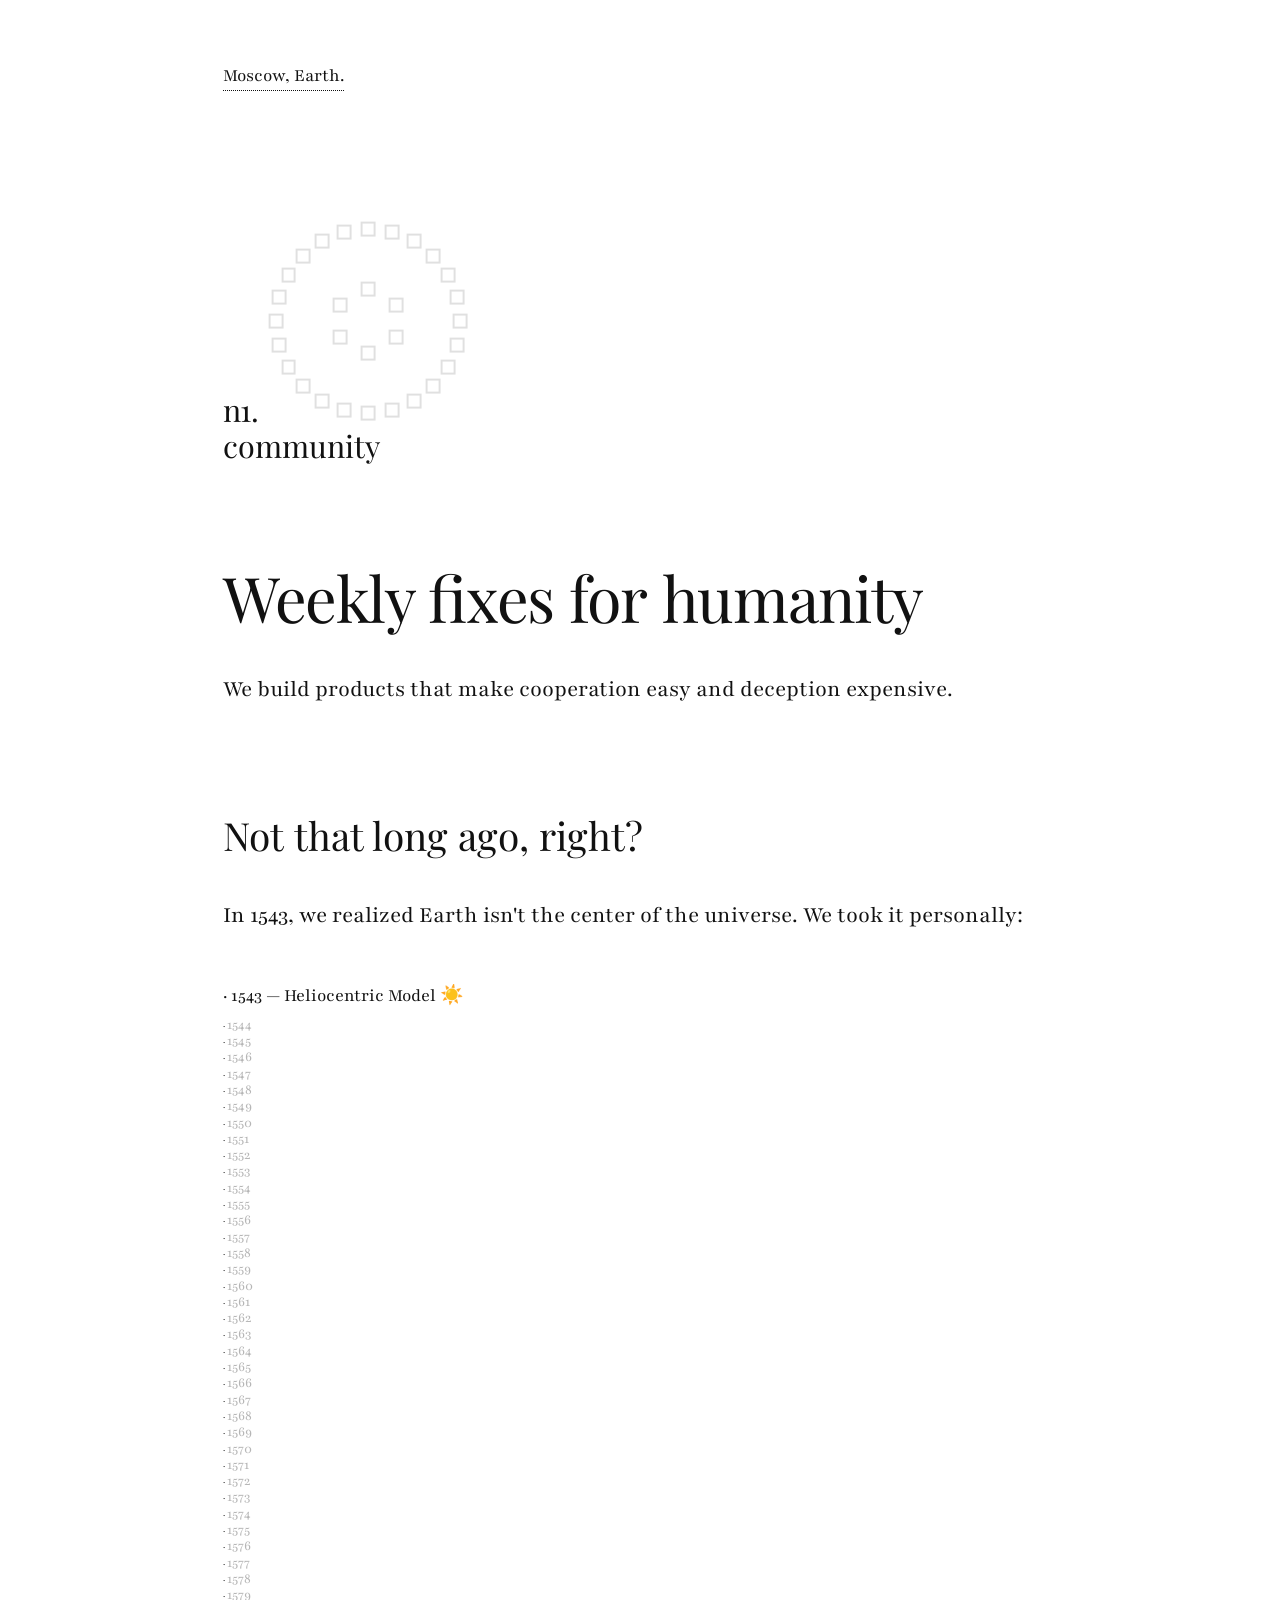
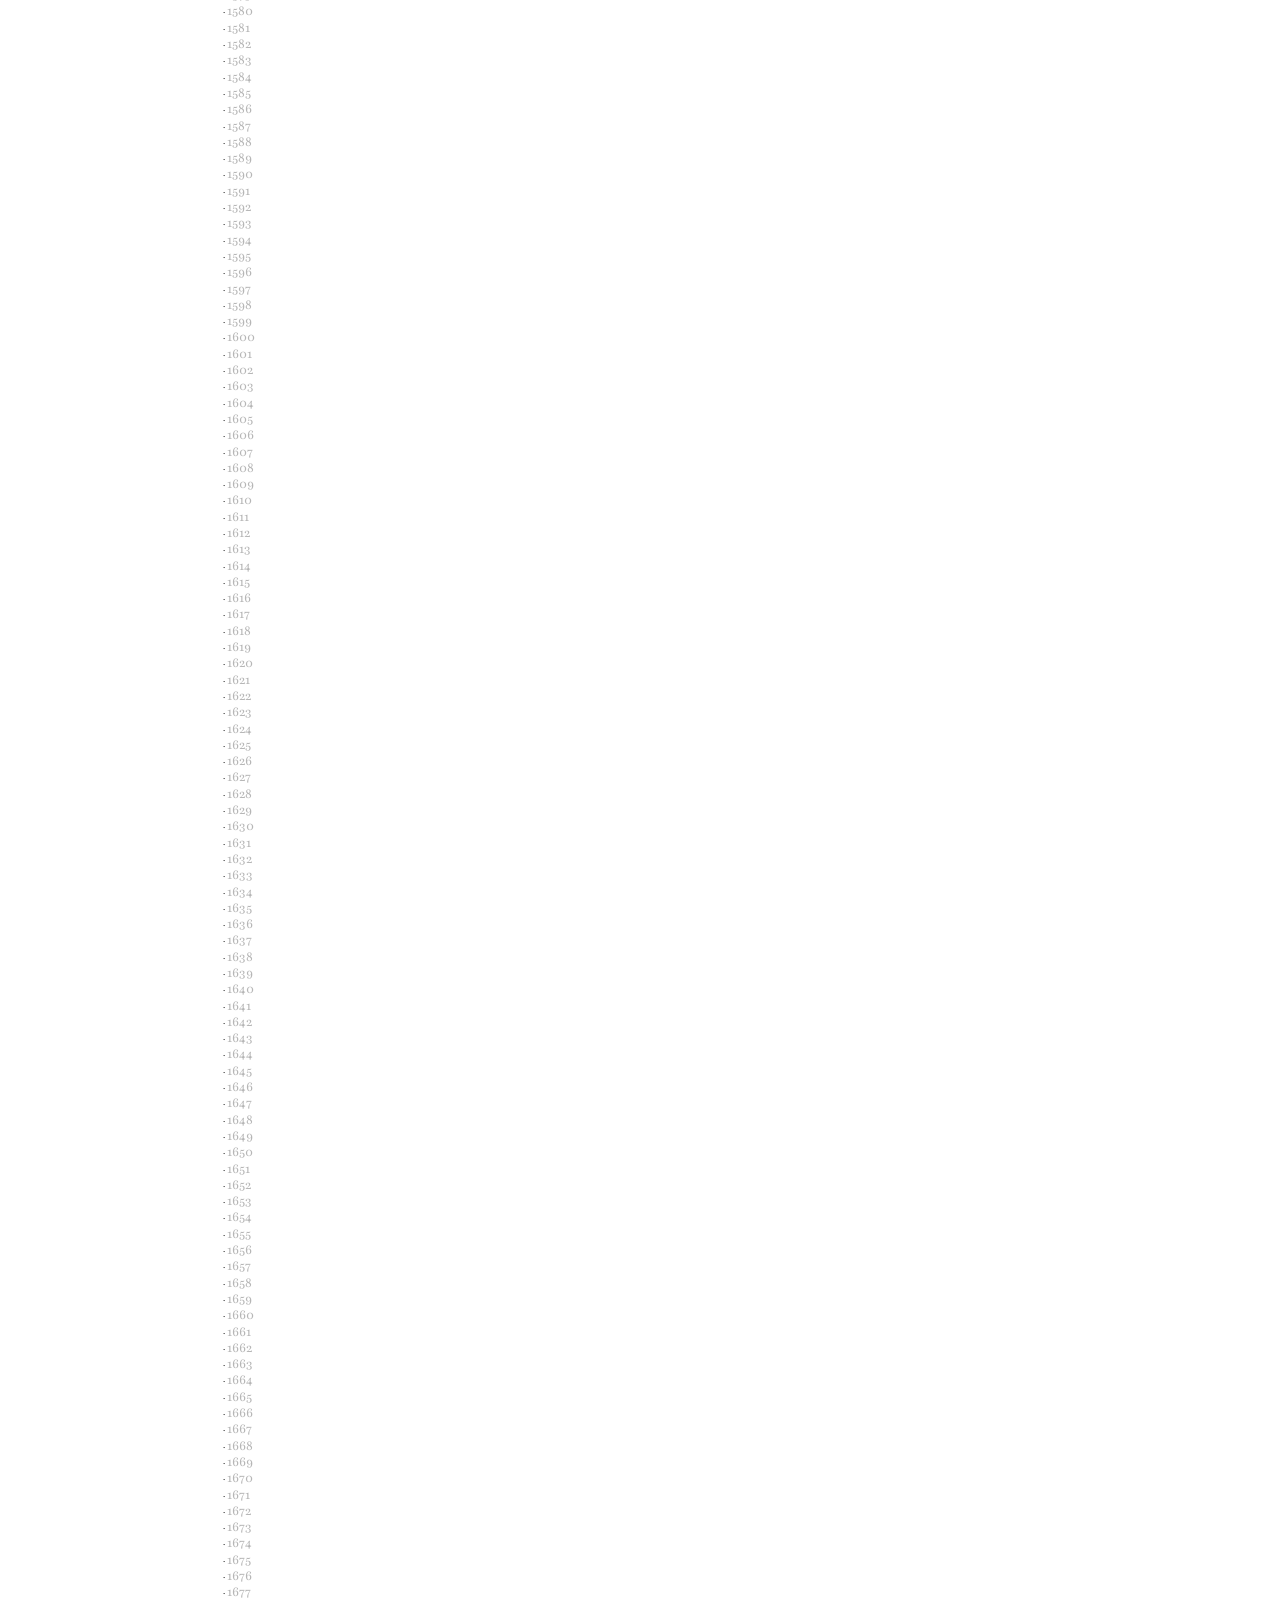
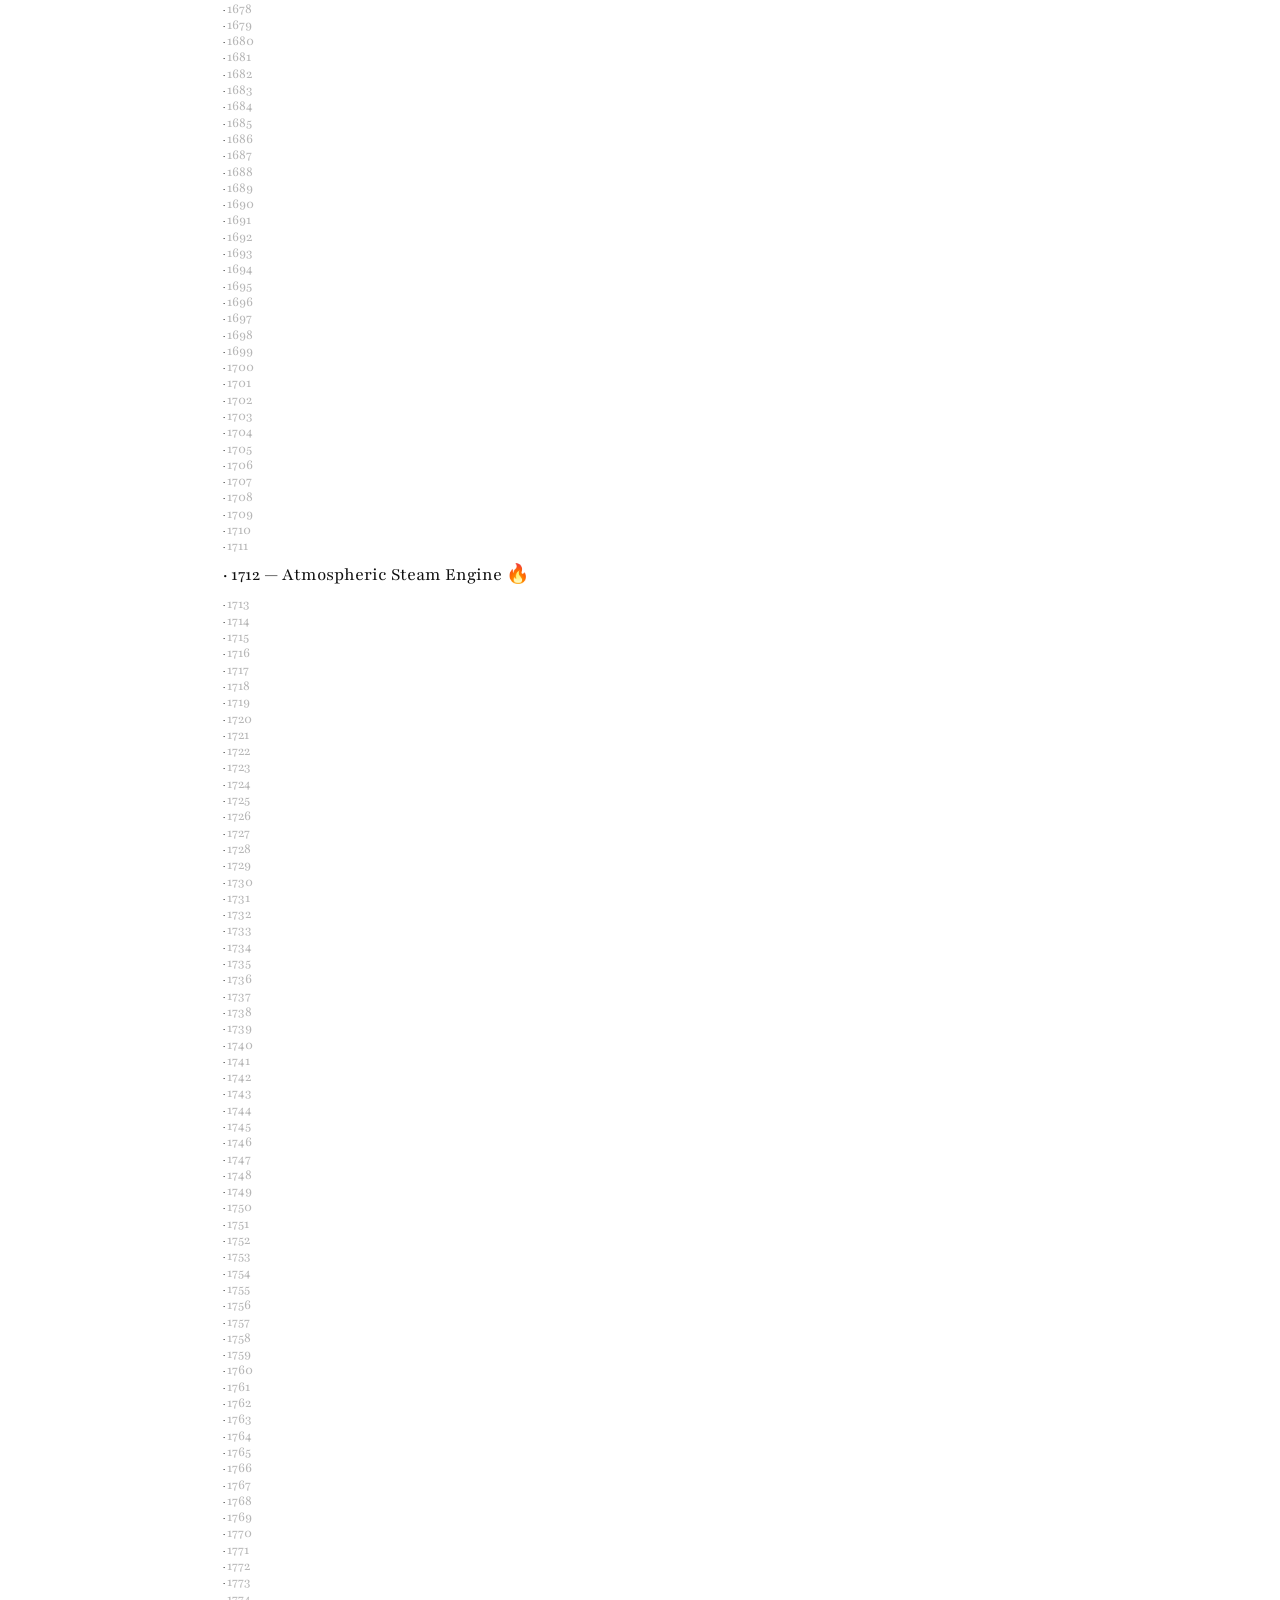
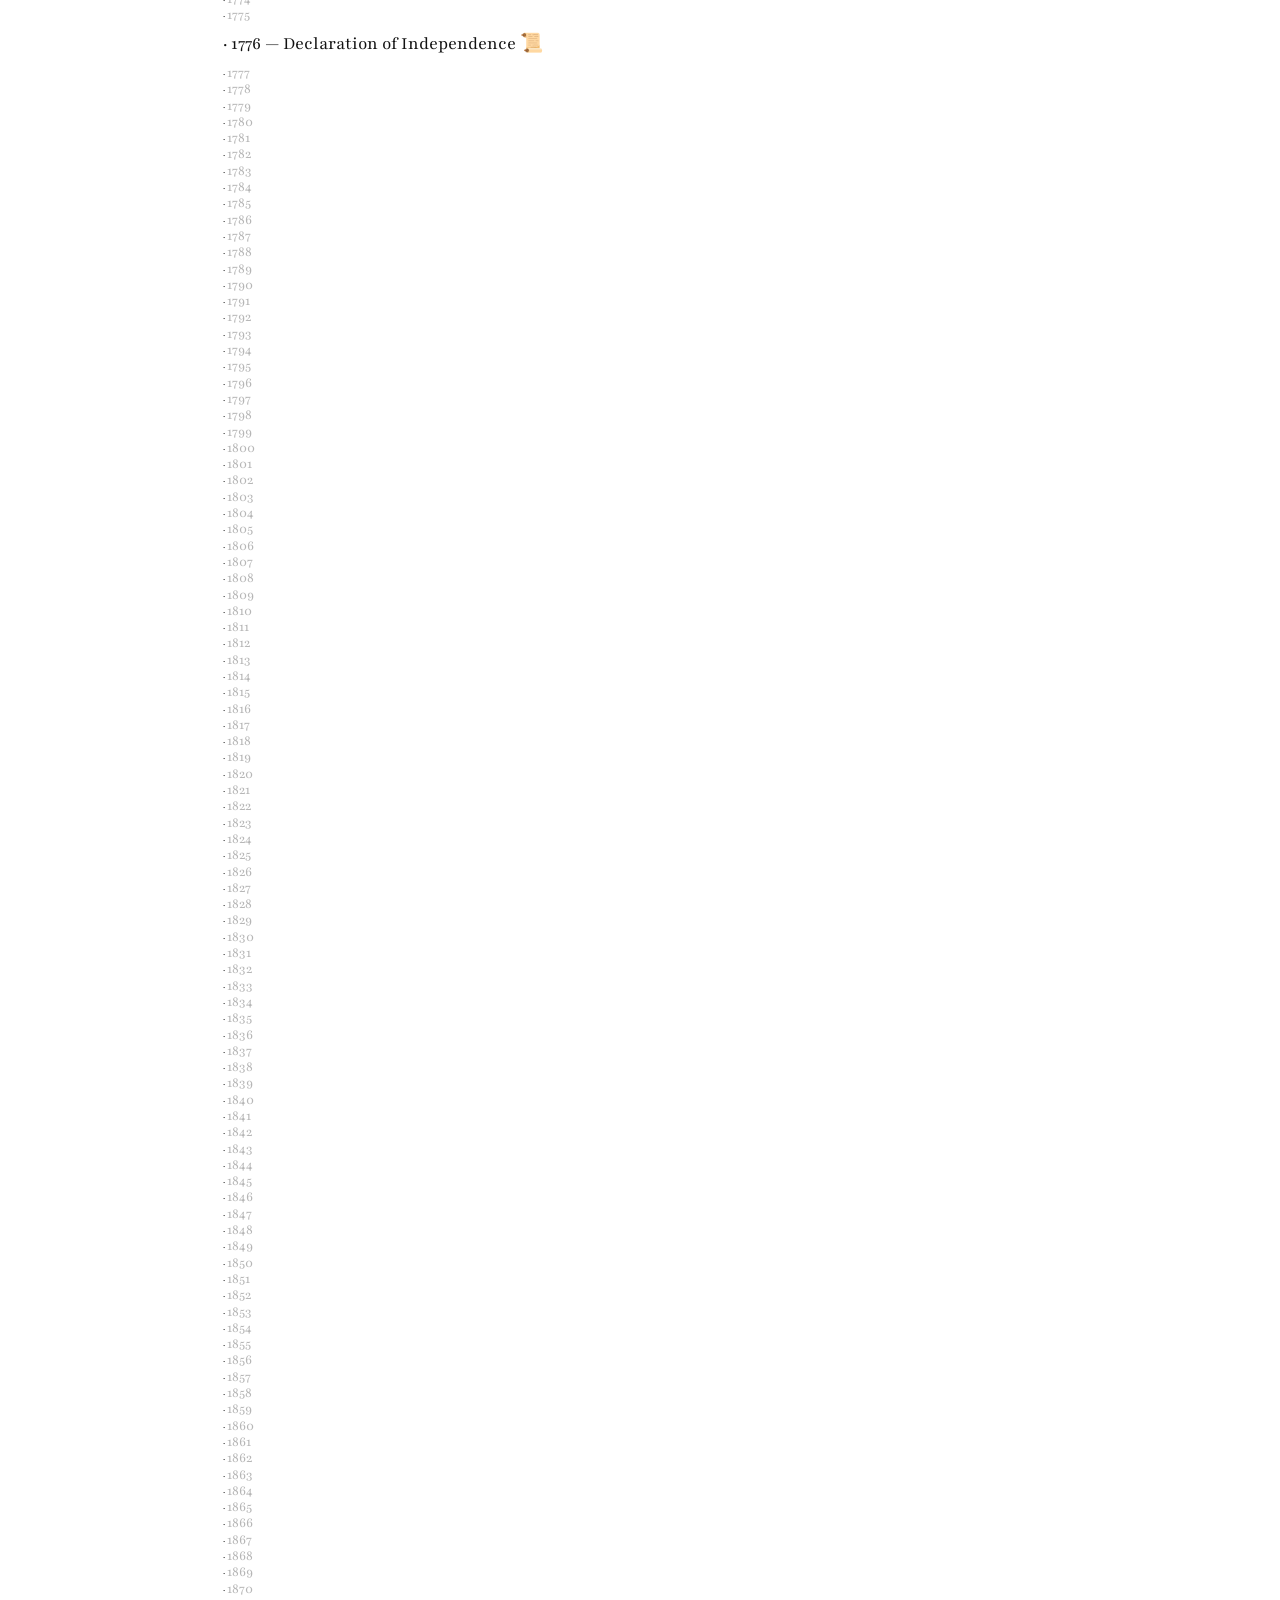
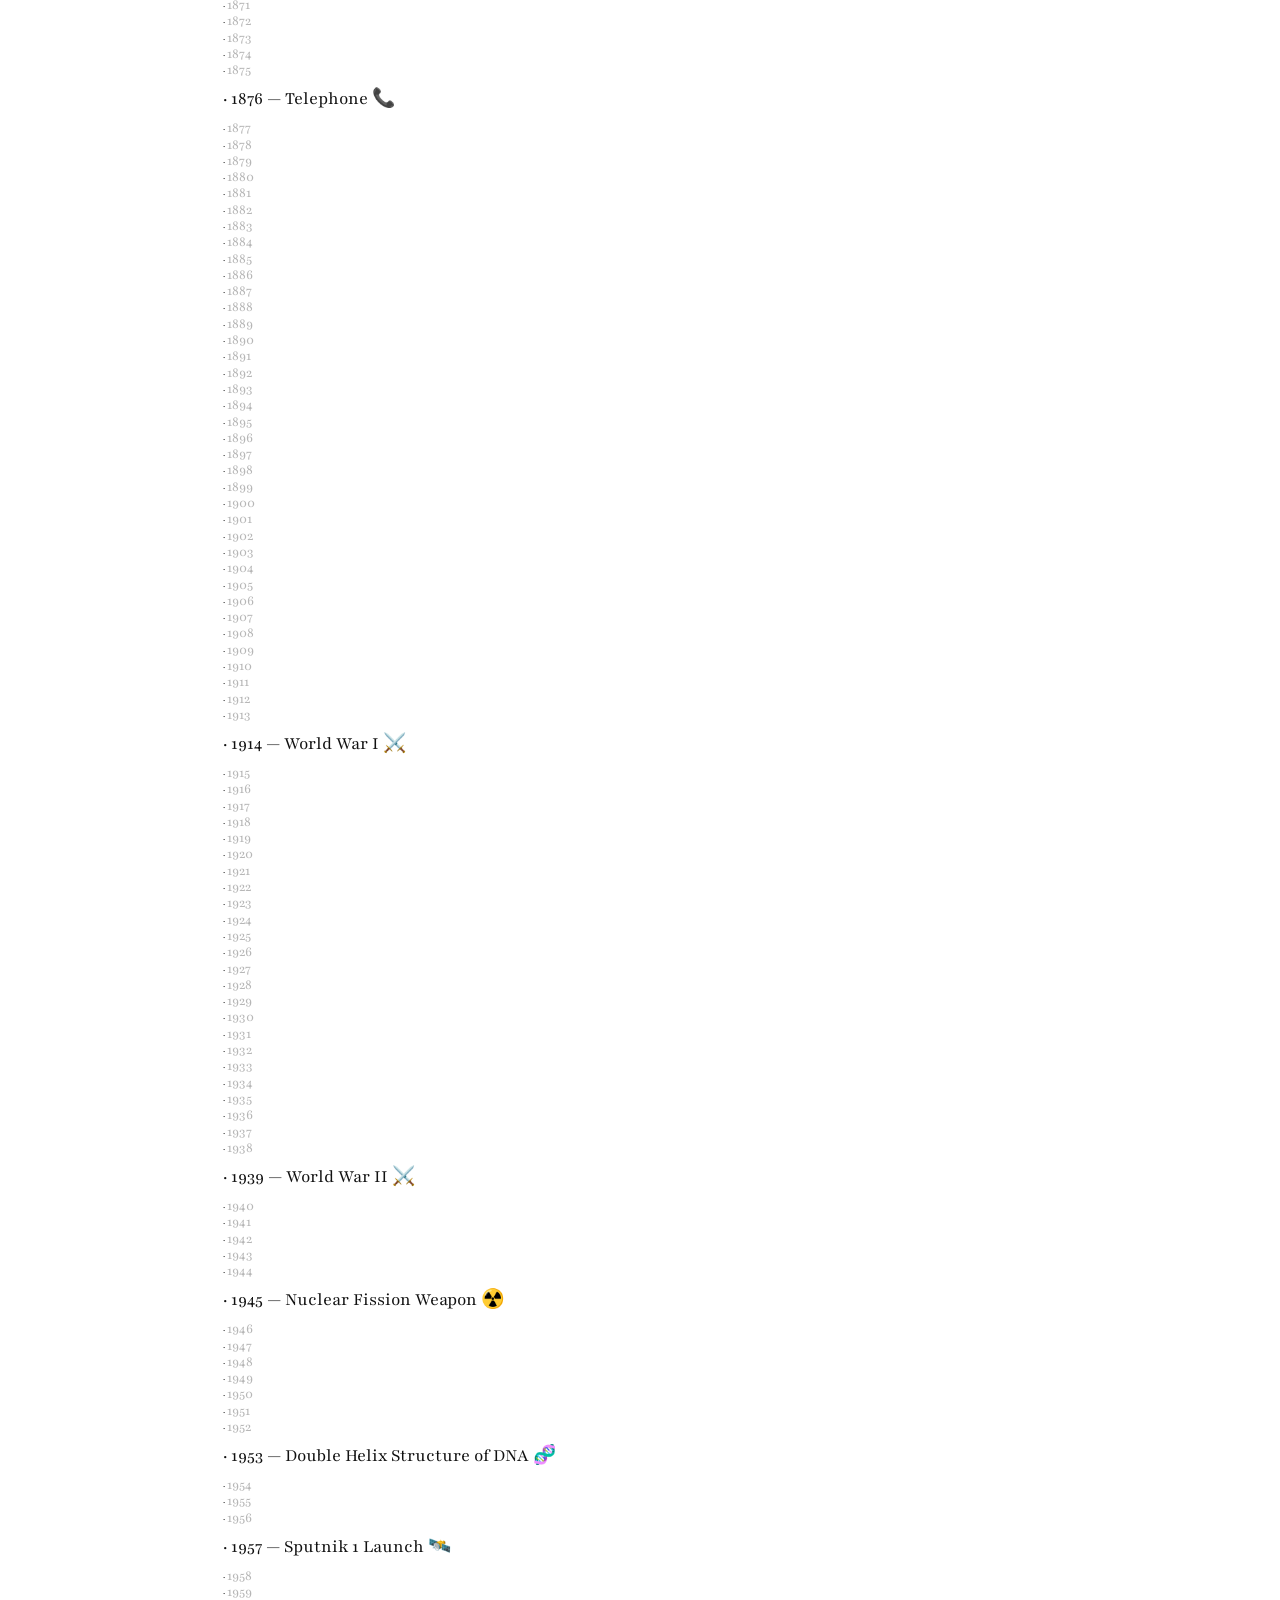
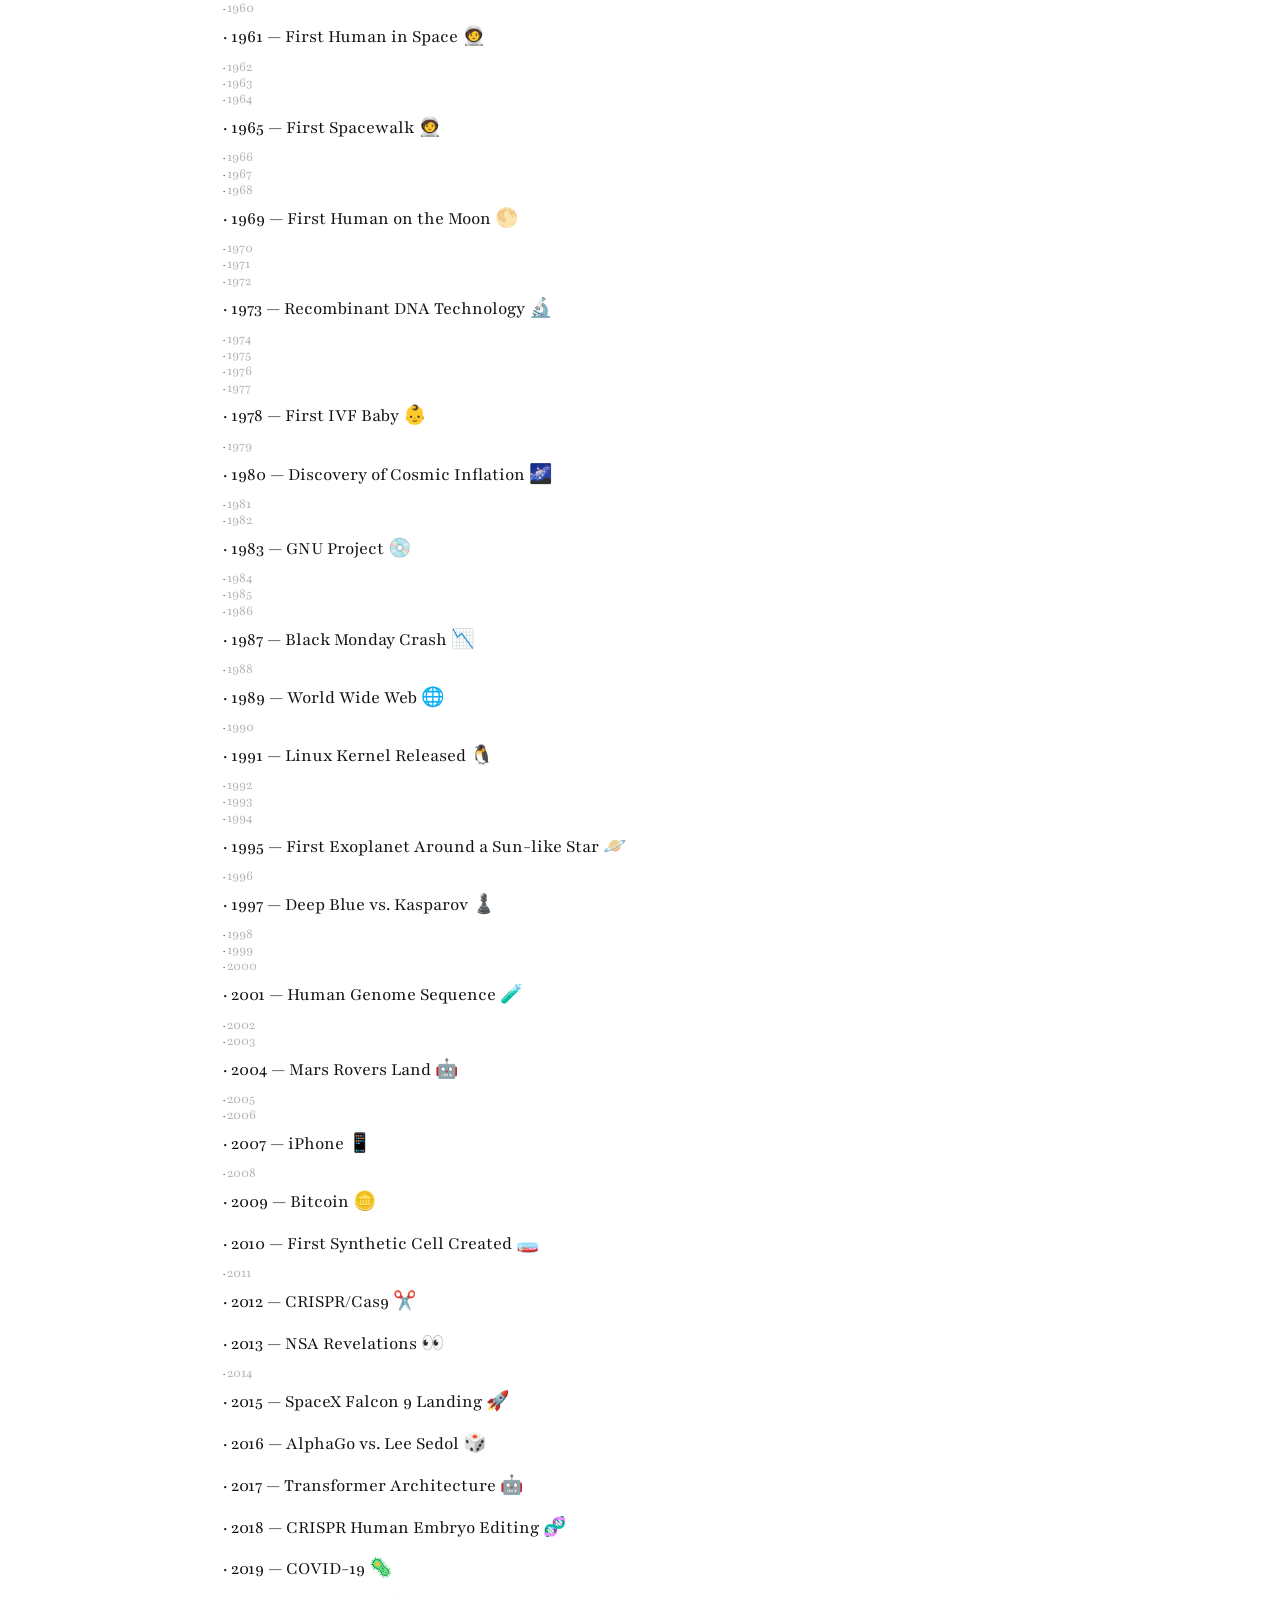
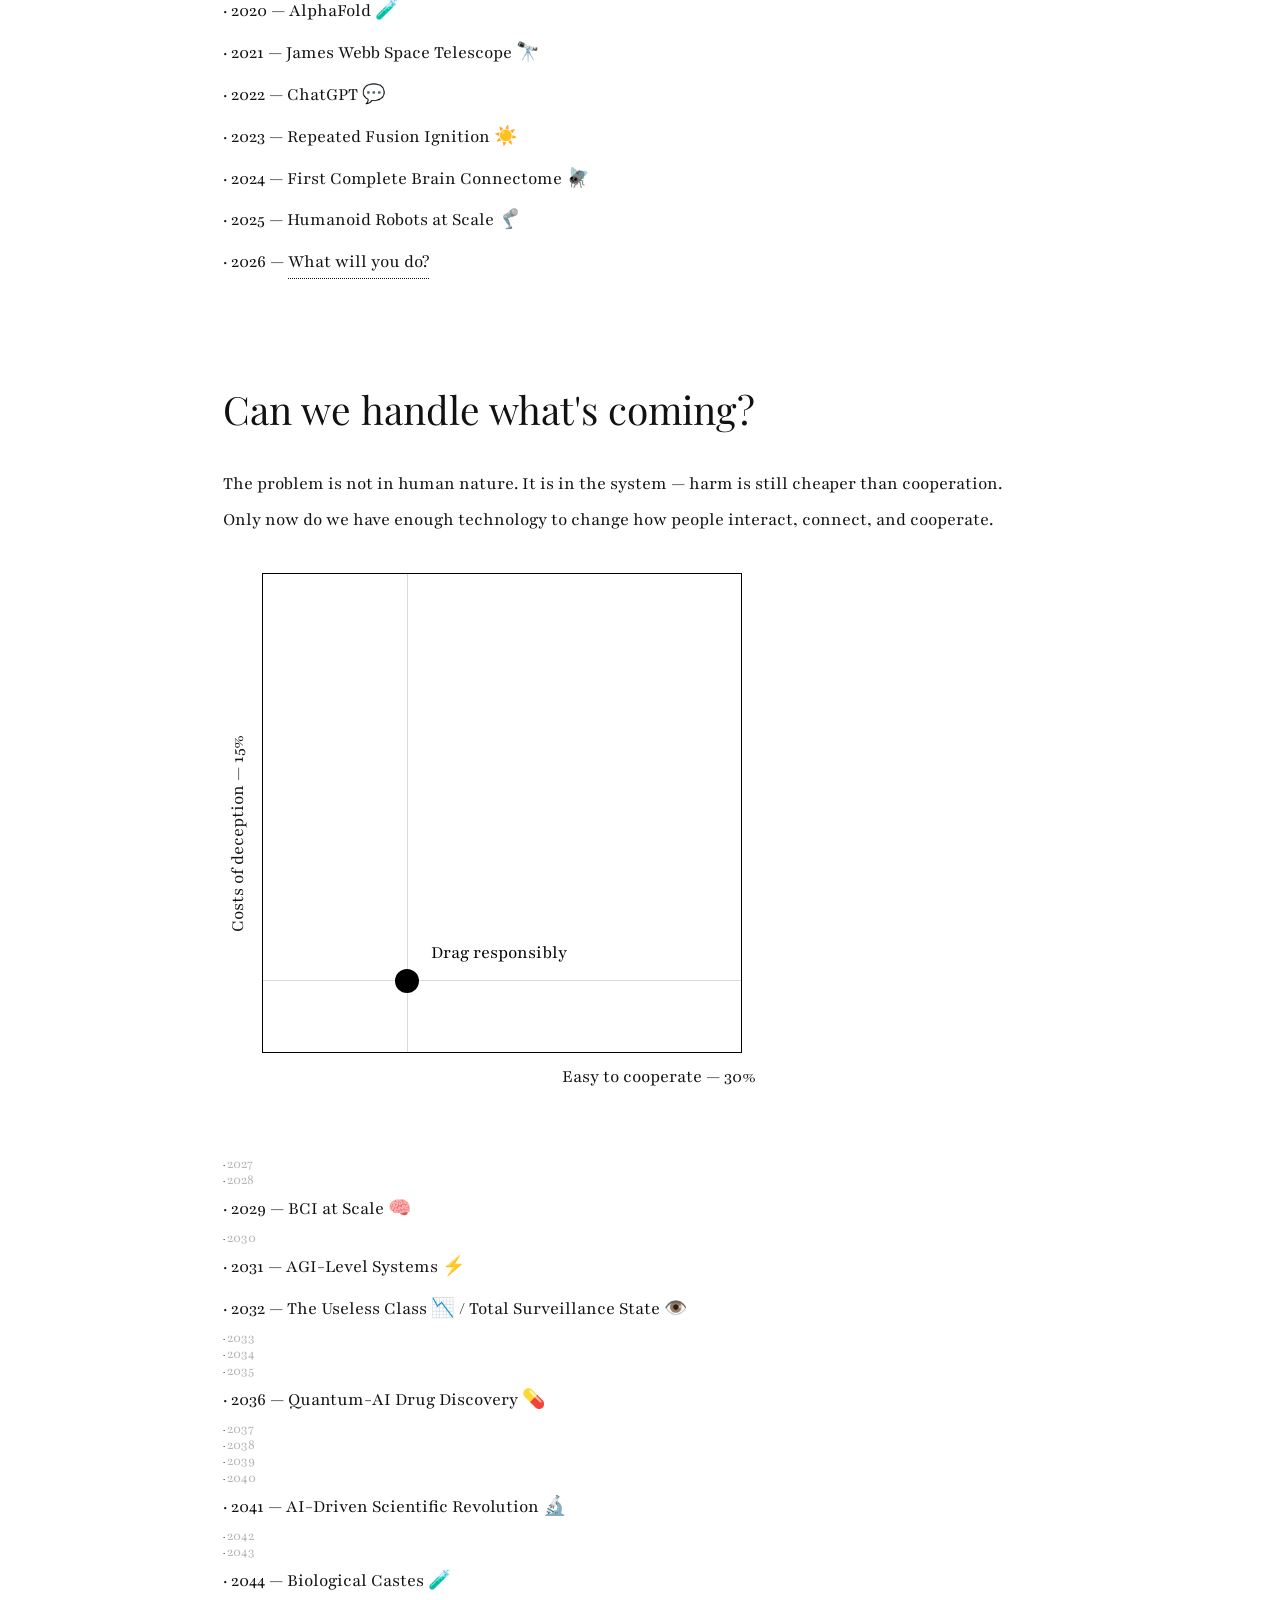
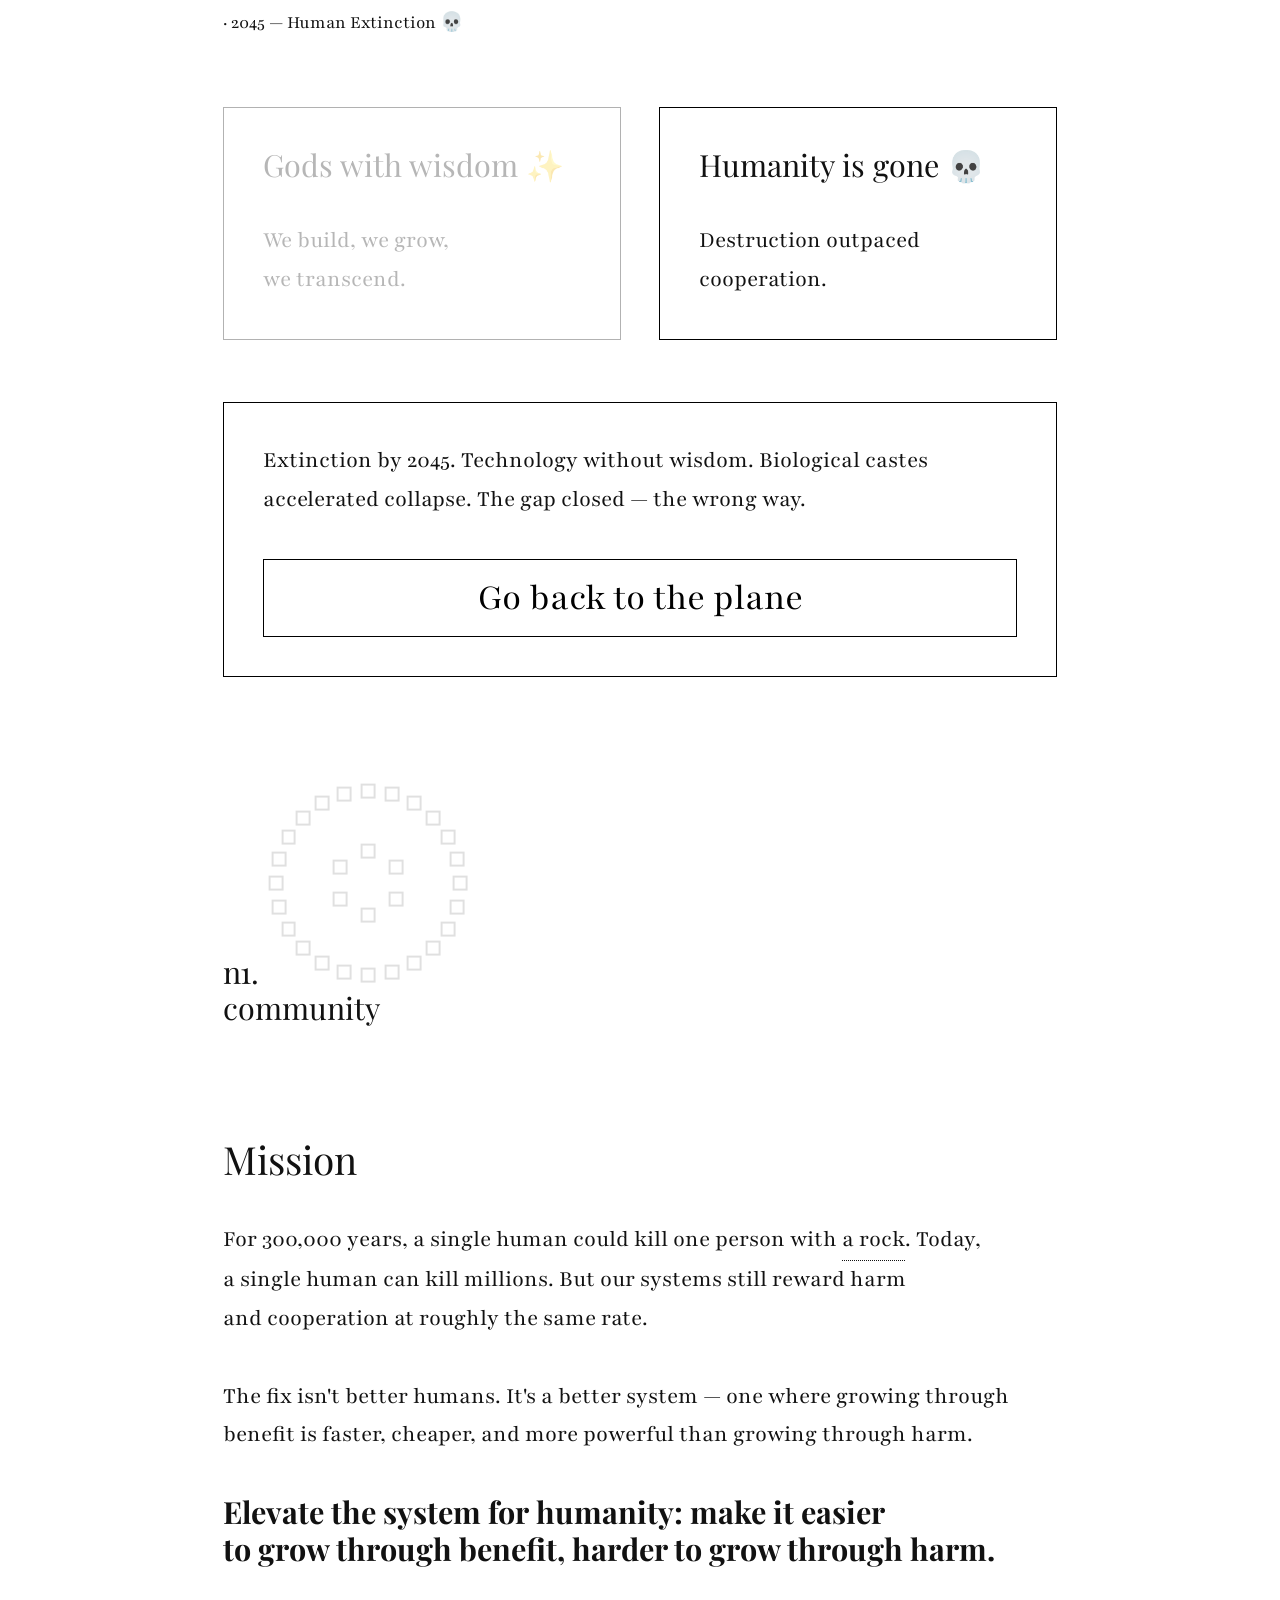
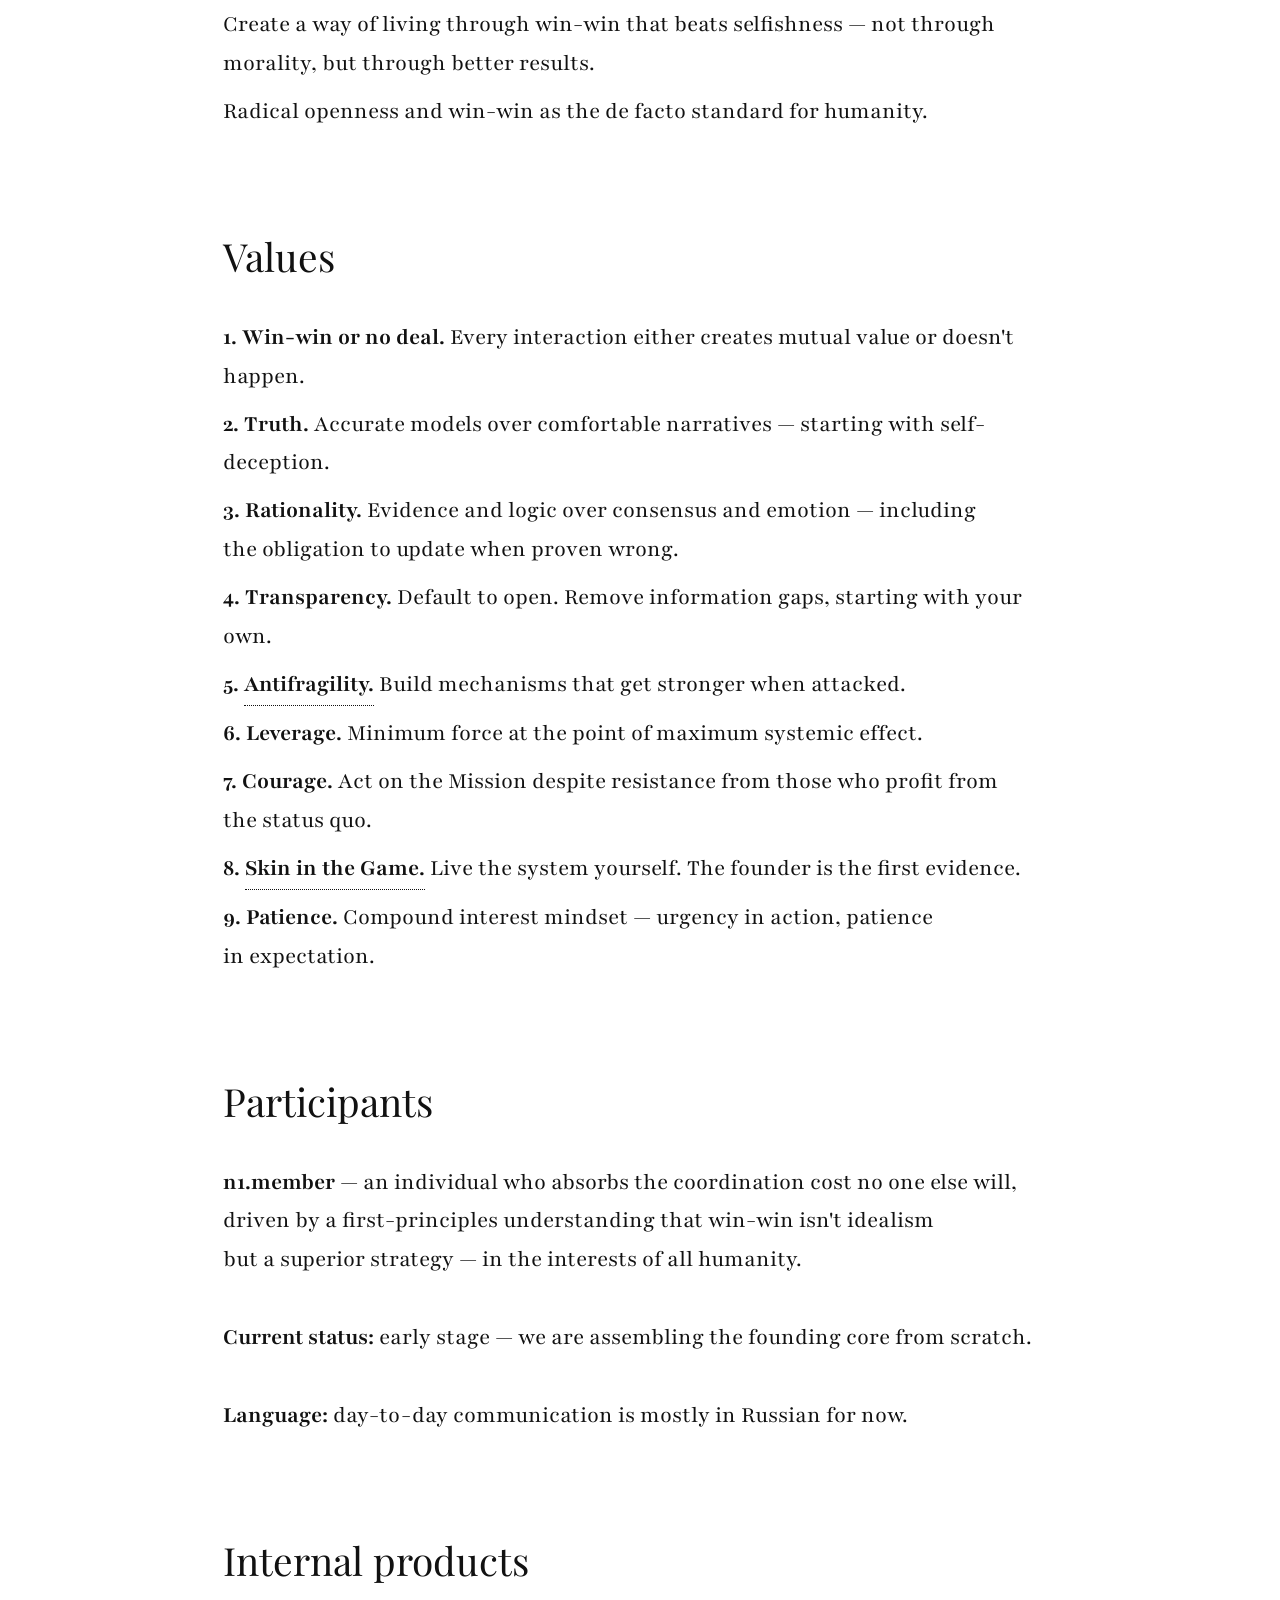
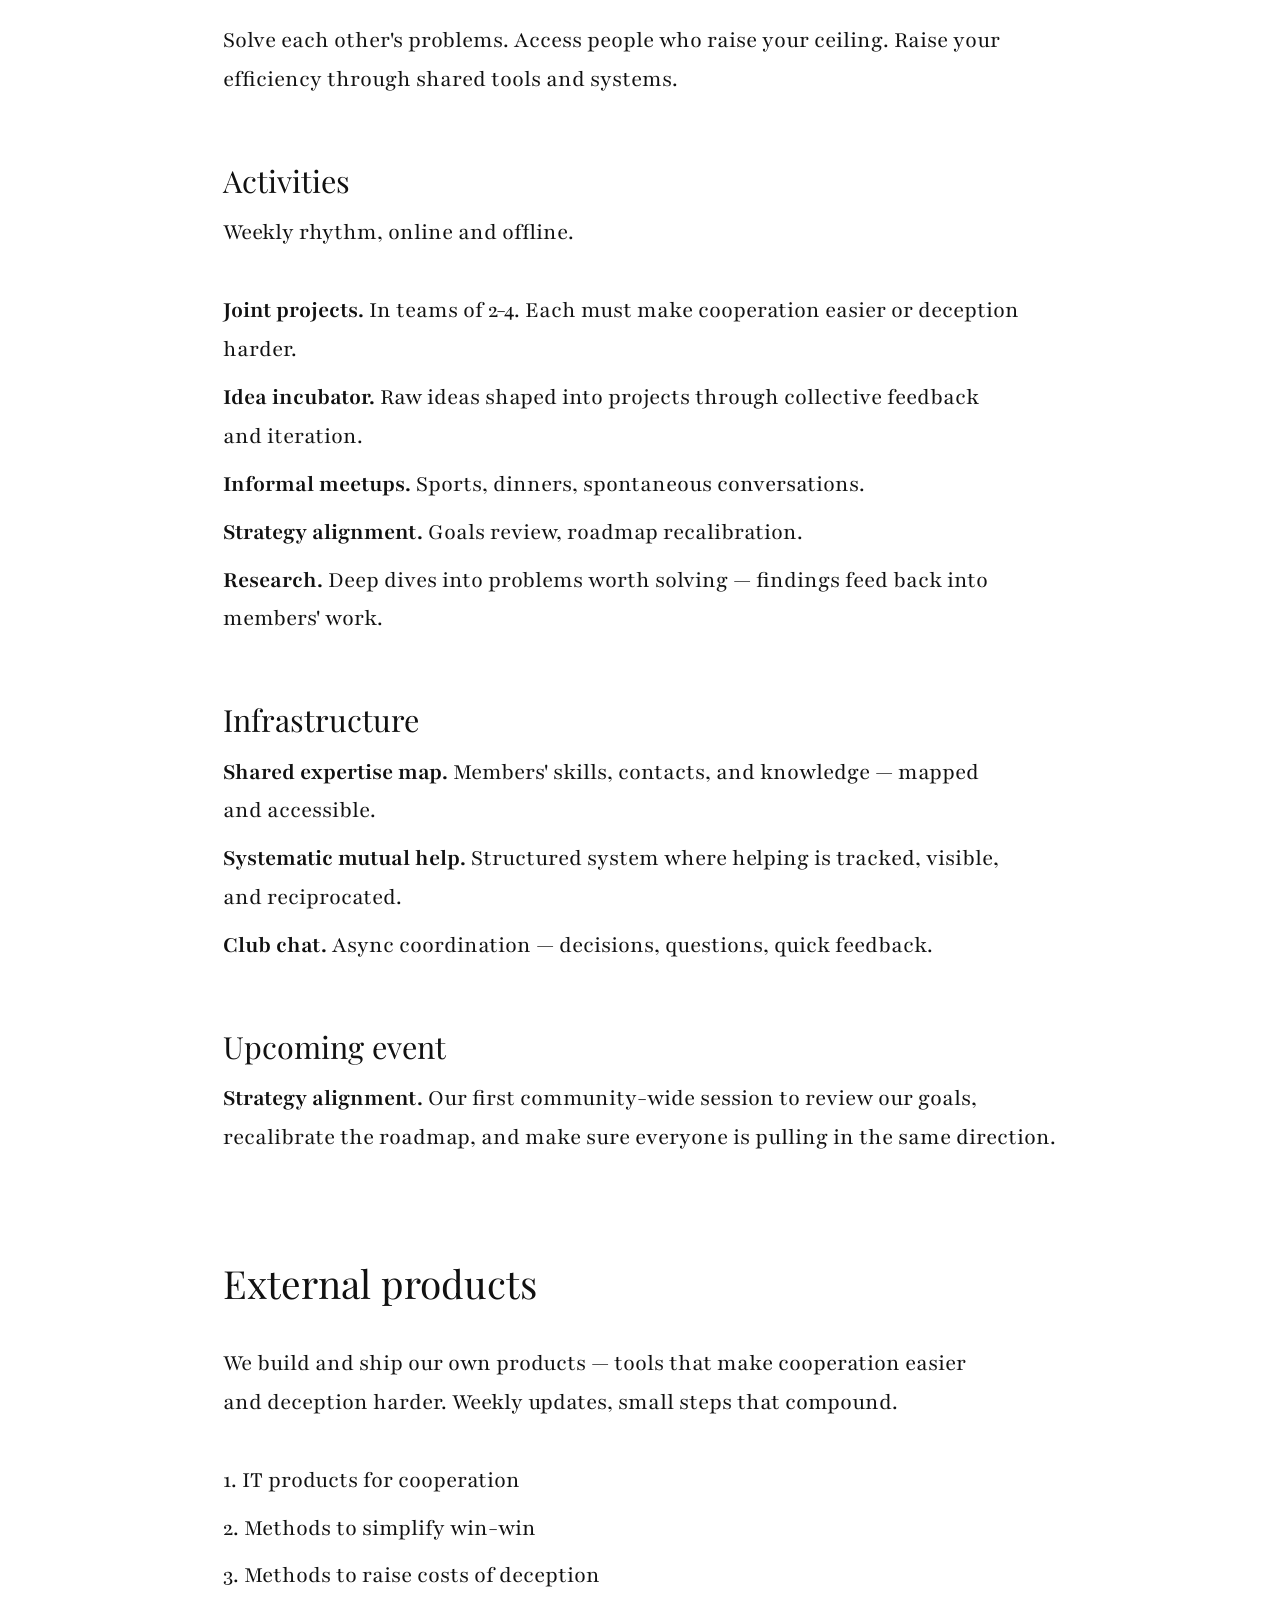
==== commit a1b4b51c: "." ====
--- a/index.html
+++ b/index.html
@@ -1176,10 +1176,10 @@
       <p class="mb-phi">Weekly rhythm, online and&nbsp;offline.</p>
 
       <p class="mb-micro"><strong>Joint projects.</strong> In&nbsp;teams of&nbsp;2‑4. Each must make cooperation easier or&nbsp;deception harder.</p>
-      <p class="mb-micro"><strong>Research.</strong> Deep dives into problems worth solving — findings feed back into members' work.</p>
       <p class="mb-micro"><strong>Idea incubator.</strong> Raw ideas shaped into projects through collective feedback and&nbsp;iteration.</p>
       <p class="mb-micro"><strong>Informal meetups.</strong> Sports, dinners, spontaneous conversations.</p>
-      <p><strong>Strategy alignment.</strong> Goals review, roadmap recalibration.</p>
+      <p class="mb-micro"><strong>Strategy alignment.</strong> Goals review, roadmap recalibration.</p>
+      <p><strong>Research.</strong> Deep dives into problems worth solving — findings feed back into members' work.</p>
 
       <h3>Infrastructure</h3>
       <p class="mb-micro"><strong>Shared expertise map.</strong> Members' skills, contacts, and&nbsp;knowledge — mapped and&nbsp;accessible.</p>
@@ -1187,7 +1187,7 @@
       <p><strong>Club chat.</strong> Async coordination — decisions, questions, quick feedback.</p>
 
       <h3>Upcoming event</h3>
-      <p class="mb-phi"><strong>Strategy alignment.</strong> Our first community-wide session to&nbsp;review our goals, recalibrate the&nbsp;roadmap, and&nbsp;make sure everyone is&nbsp;pulling in&nbsp;the&nbsp;same direction. Goals review, open discussion, and&nbsp;clear next steps — so&nbsp;every member knows where we're headed and&nbsp;why.</p>
+      <p class="mb-phi"><strong>Strategy alignment.</strong> Our first community-wide session to&nbsp;review our goals, recalibrate the&nbsp;roadmap, and&nbsp;make sure everyone is&nbsp;pulling in&nbsp;the&nbsp;same direction.</p>
     
   </section>
 
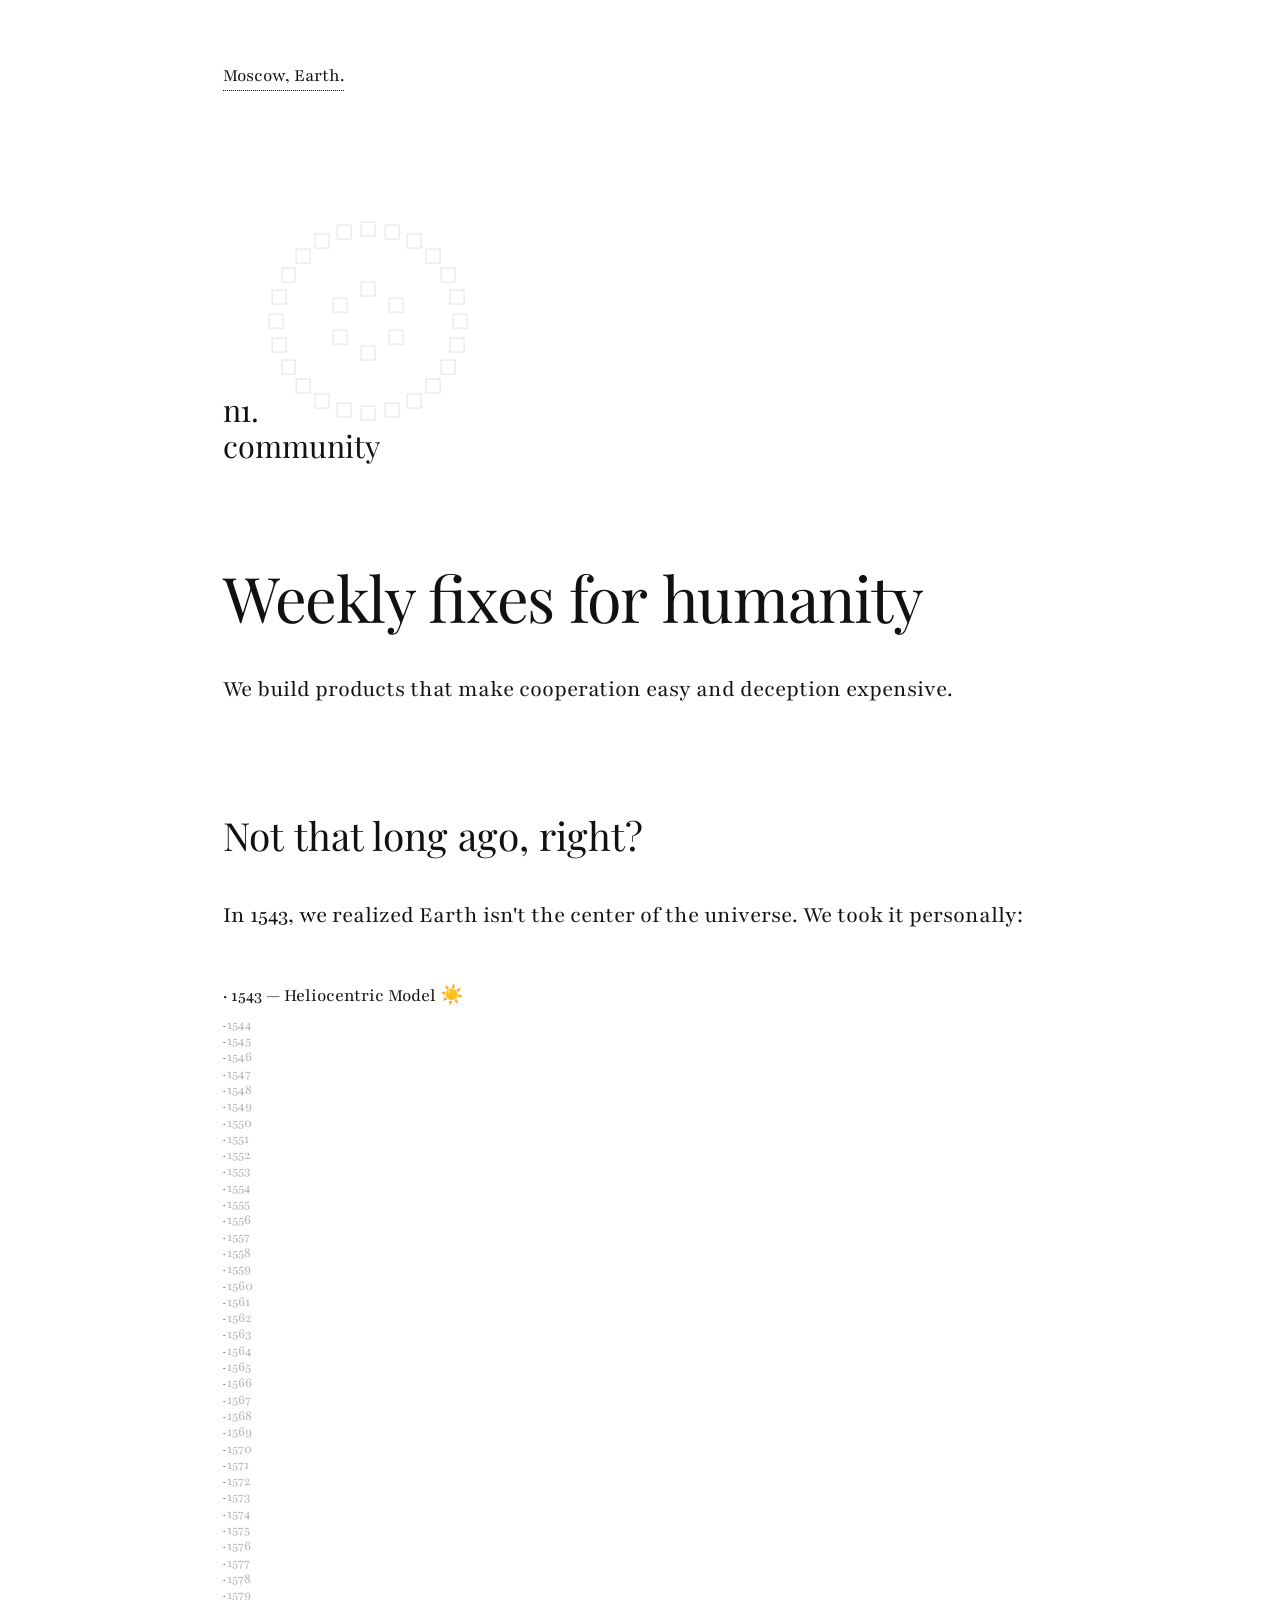
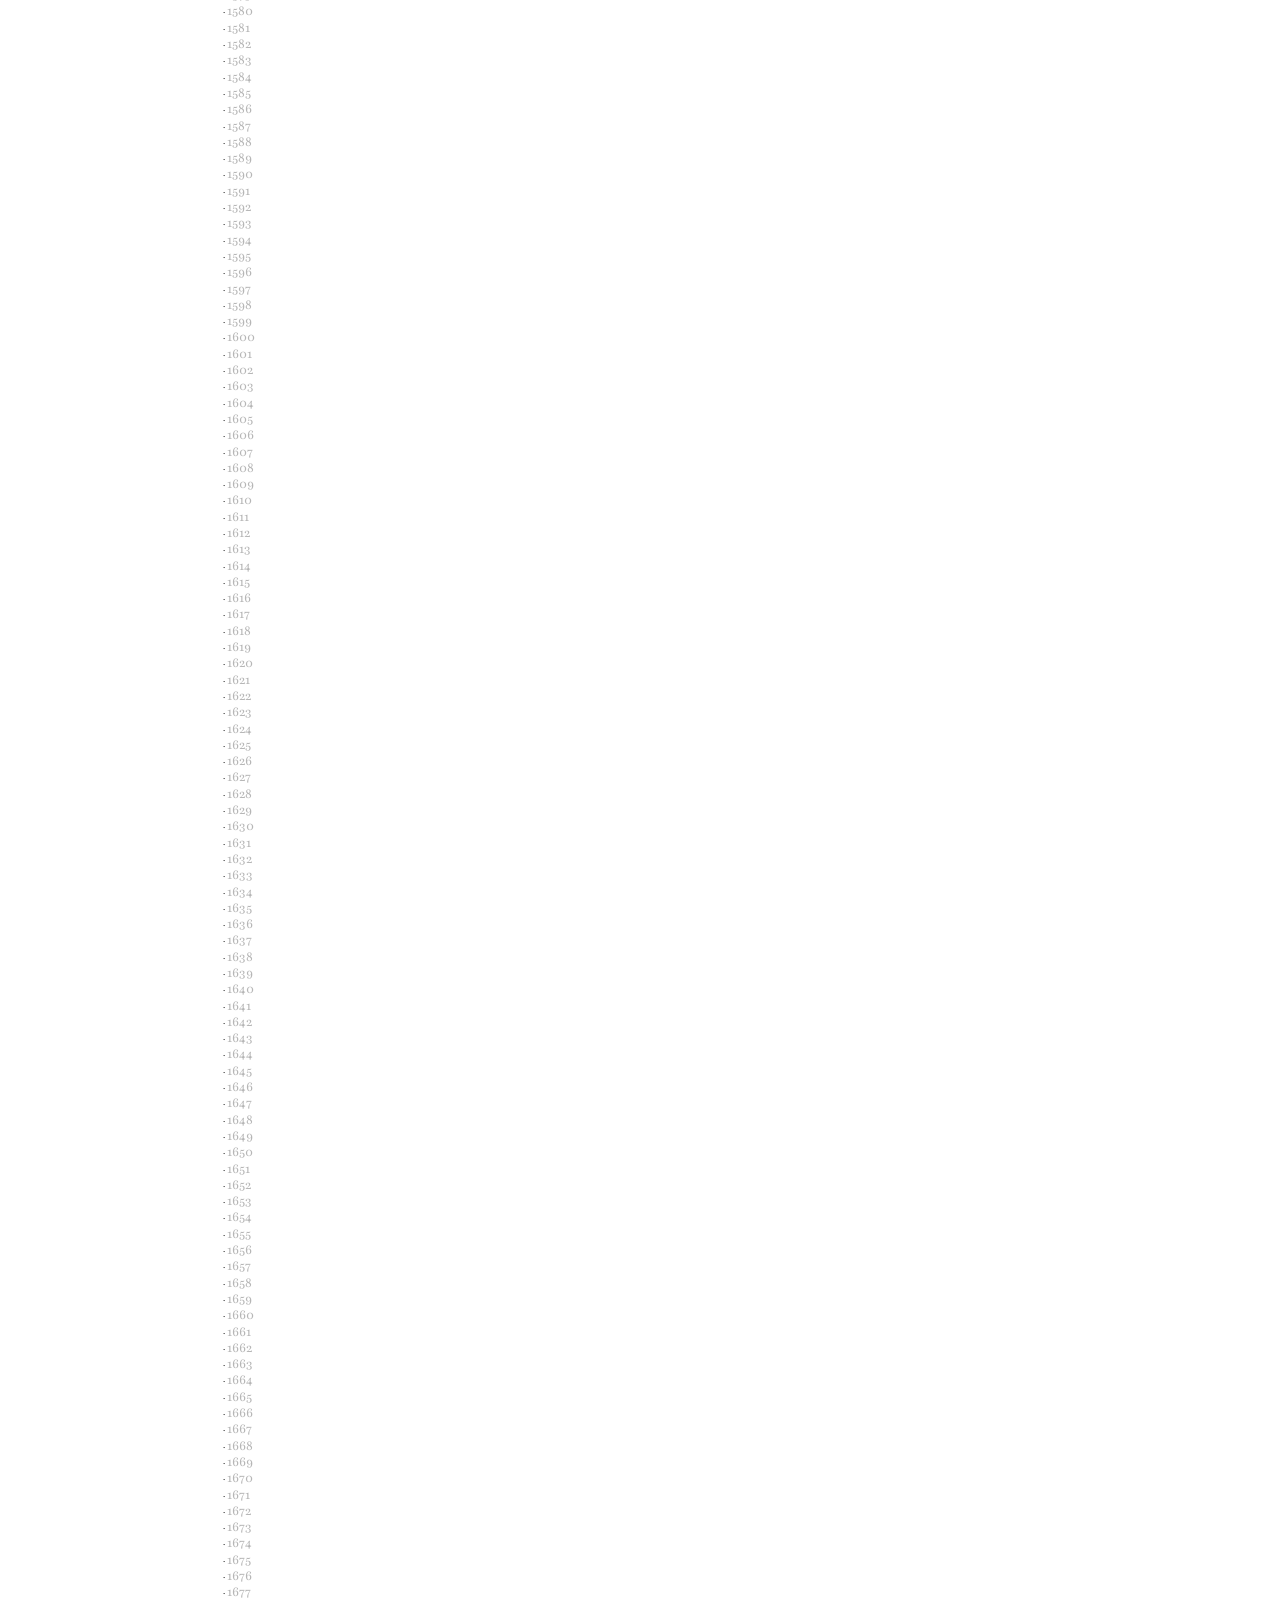
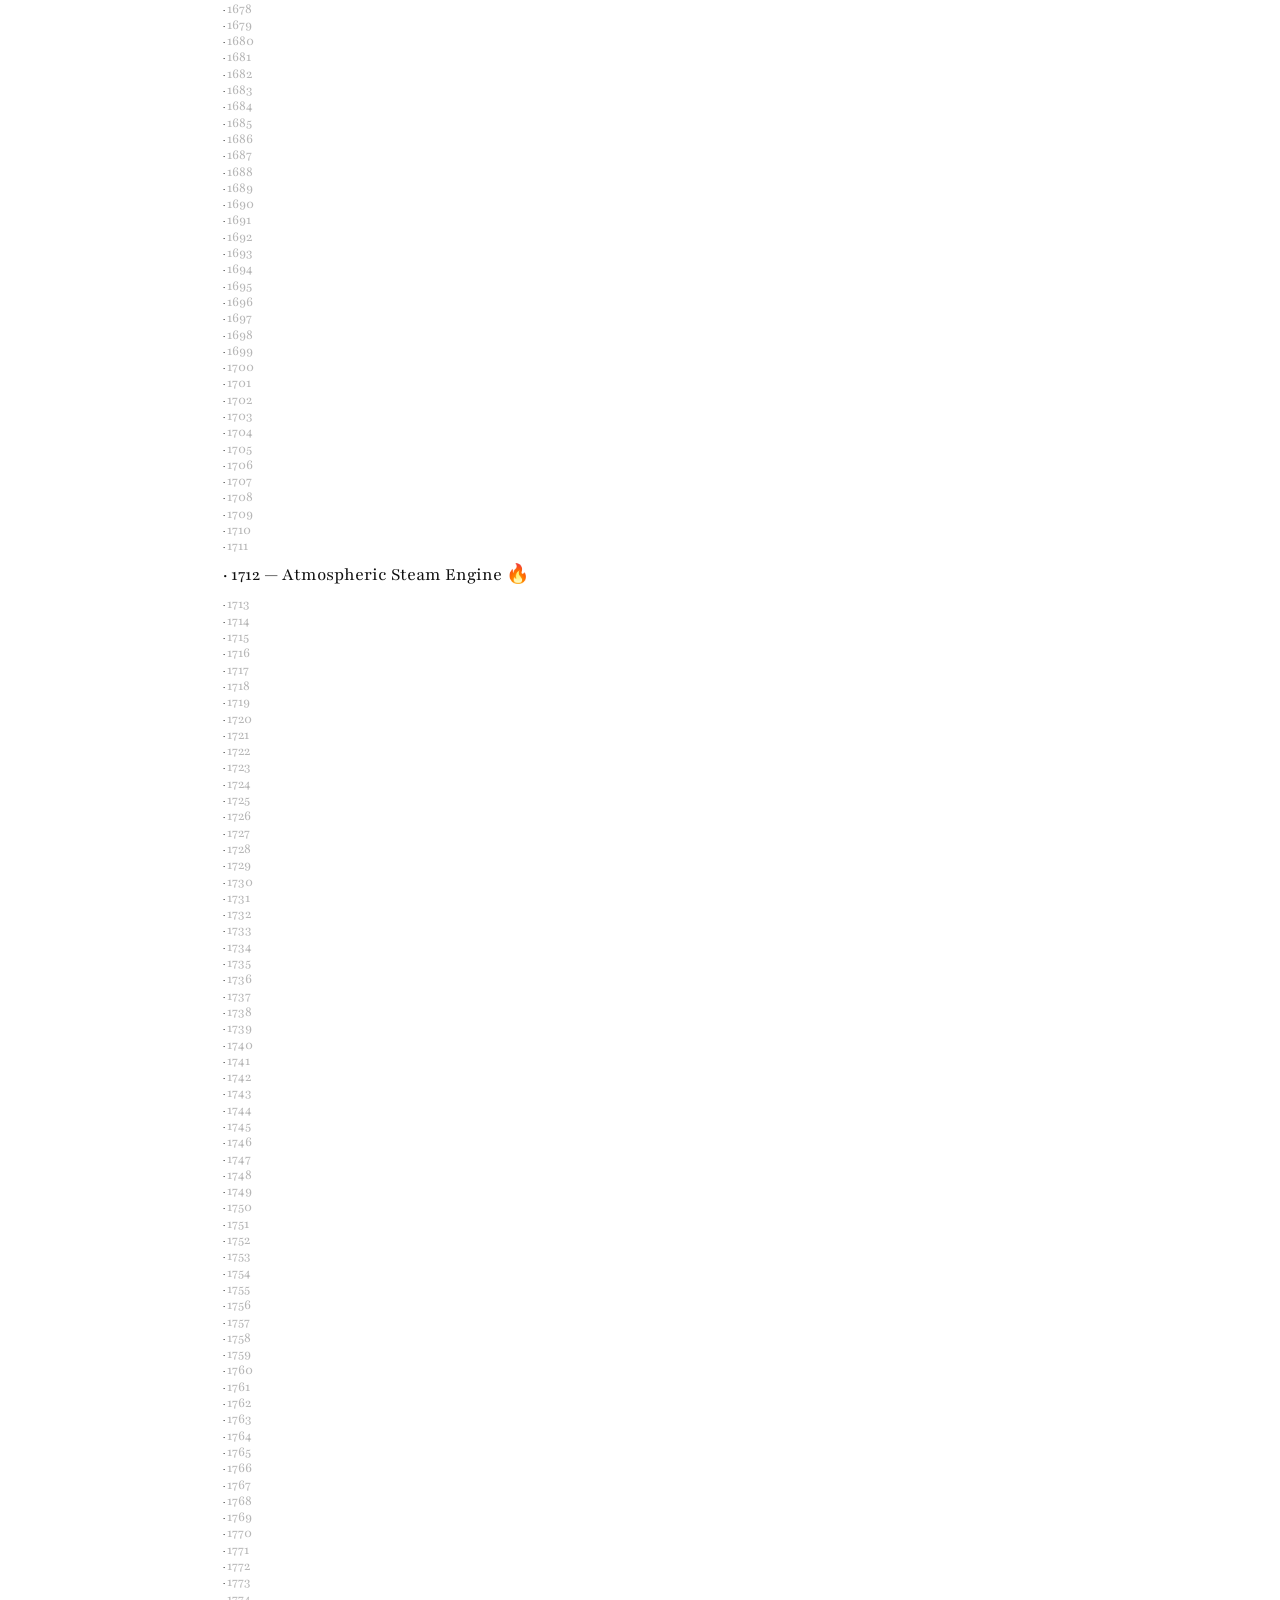
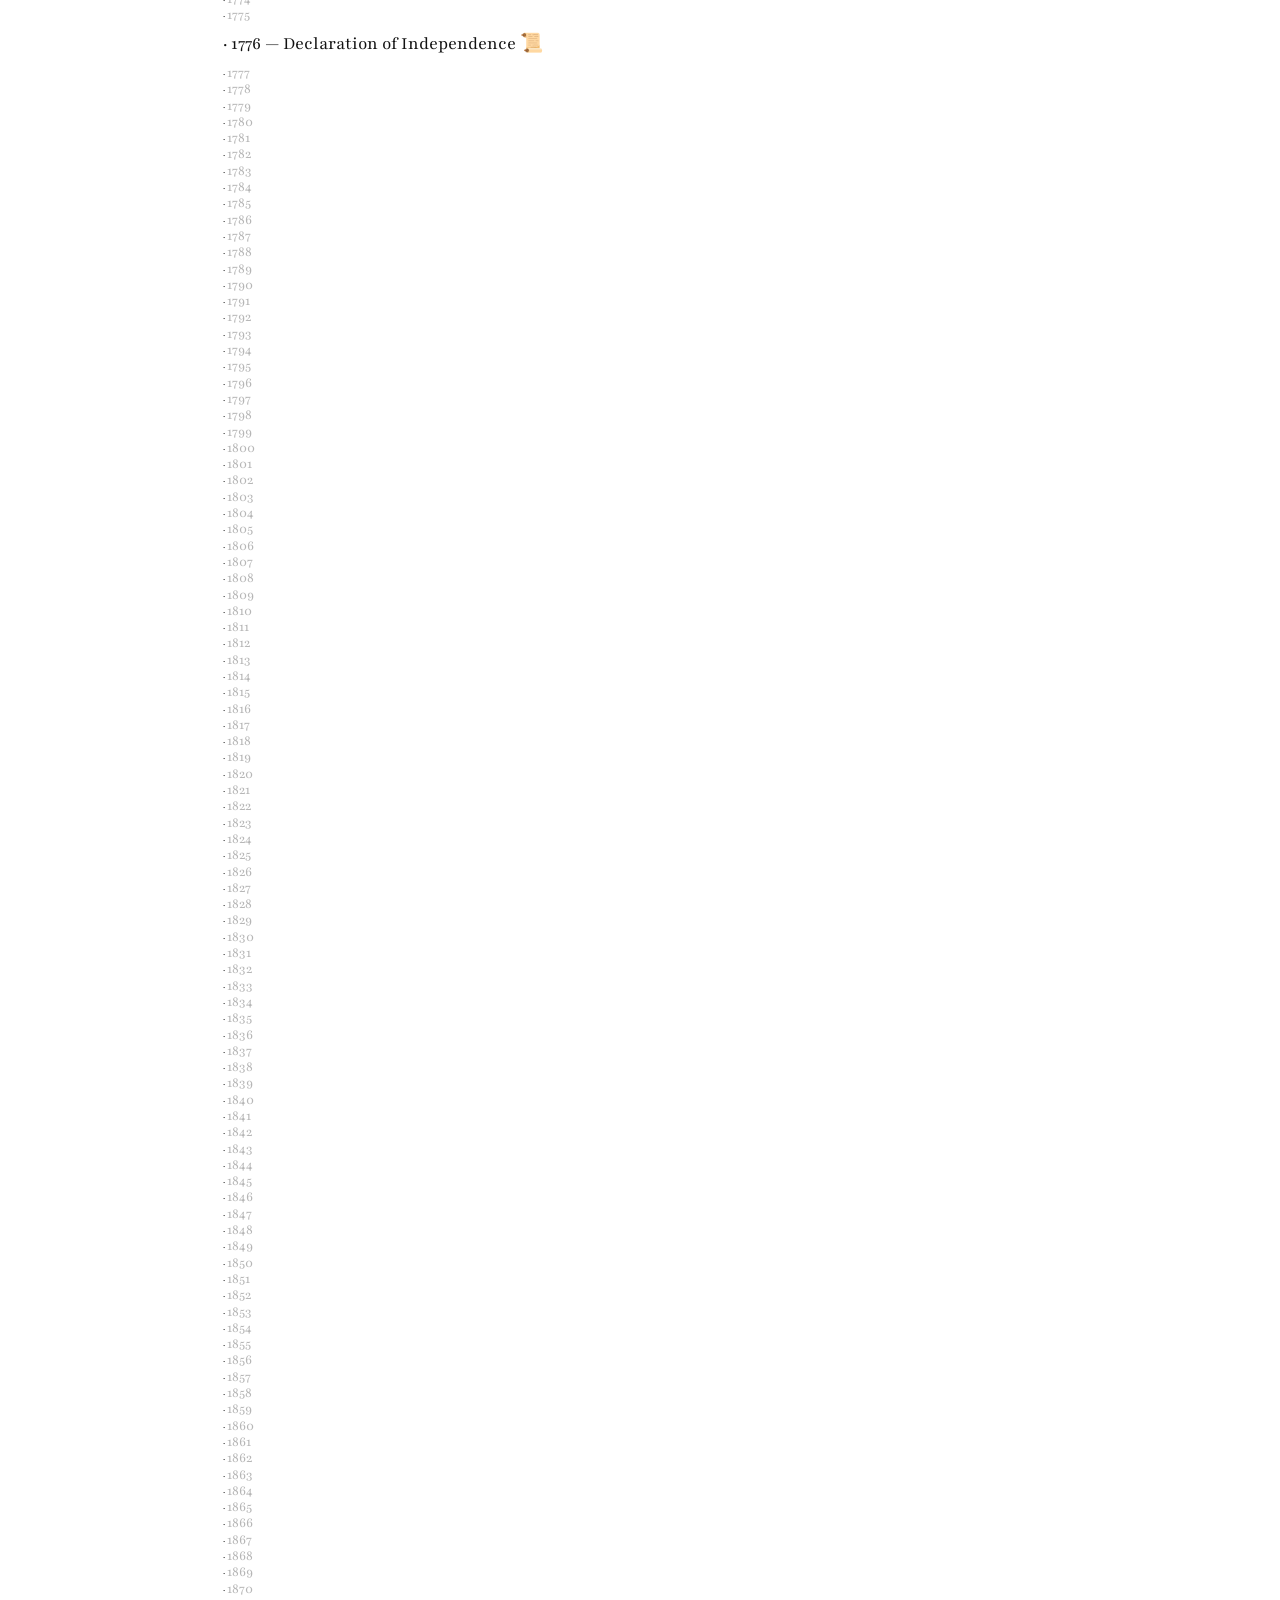
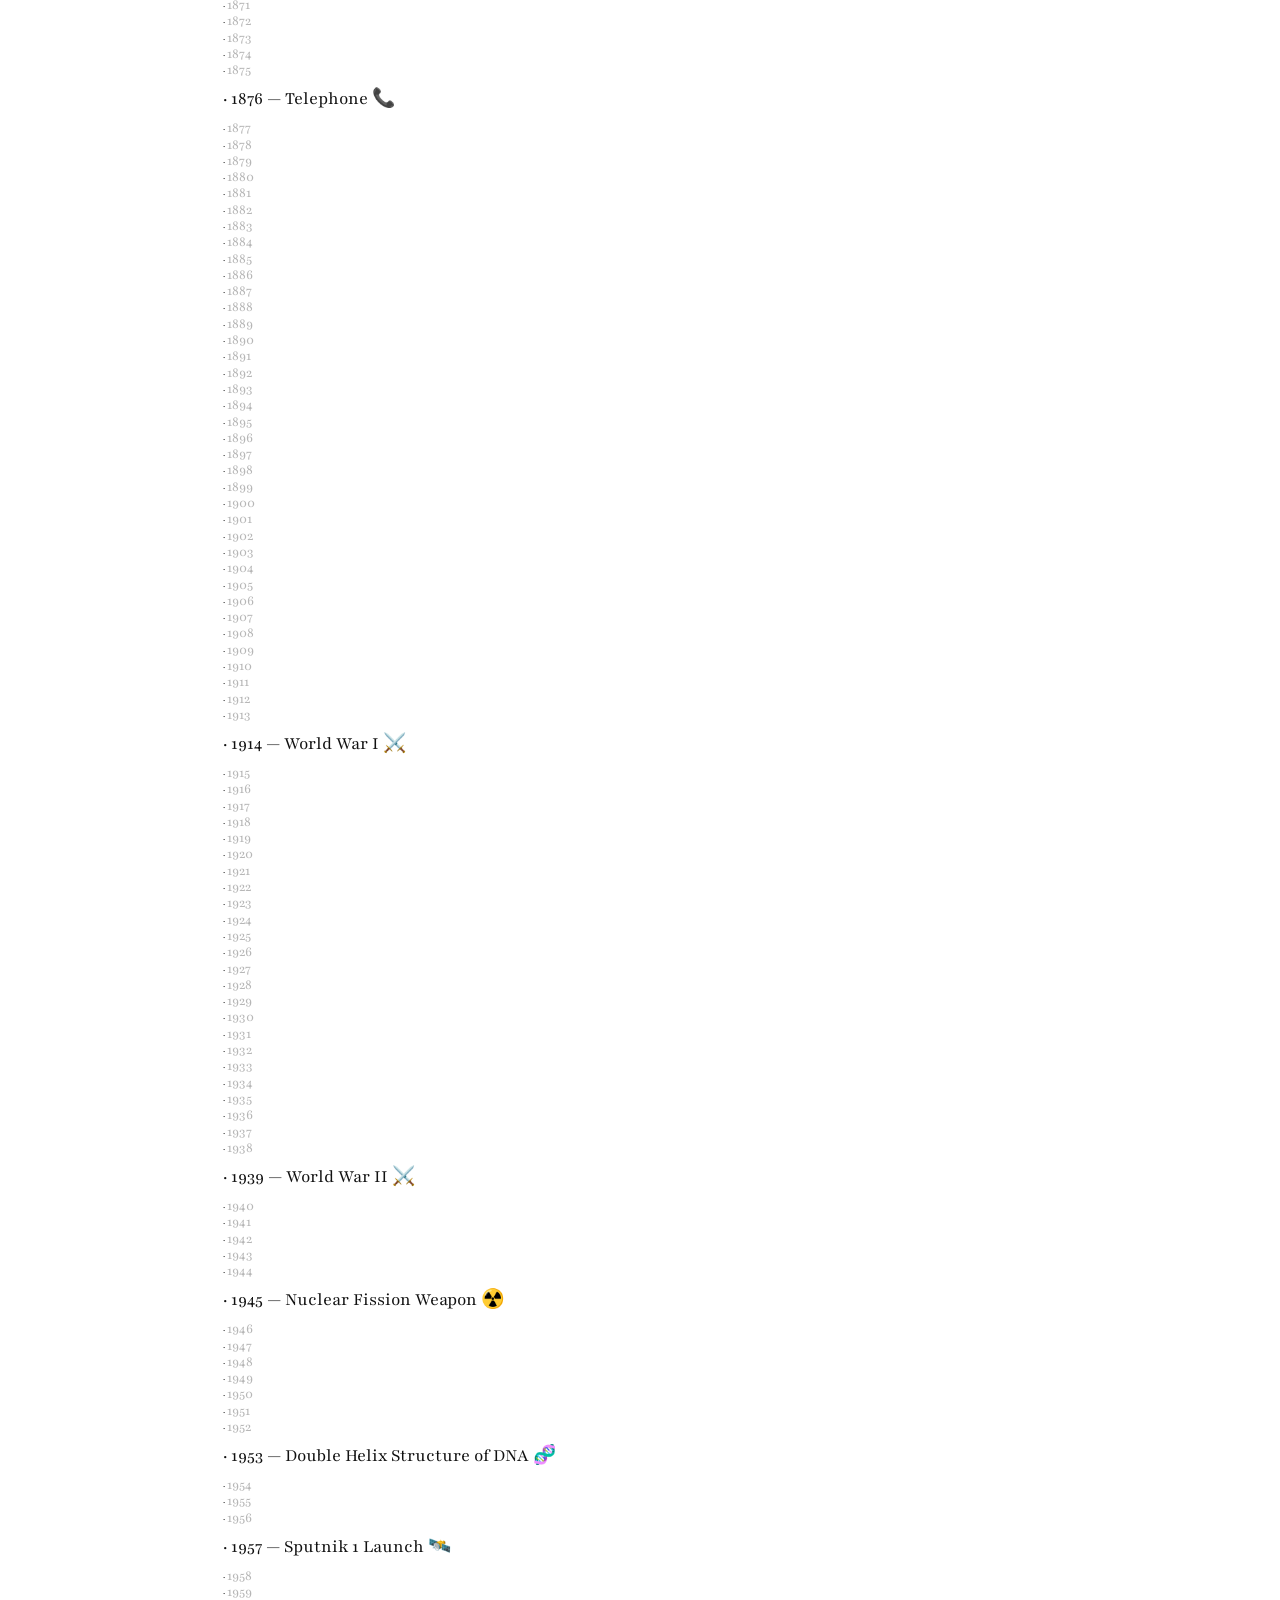
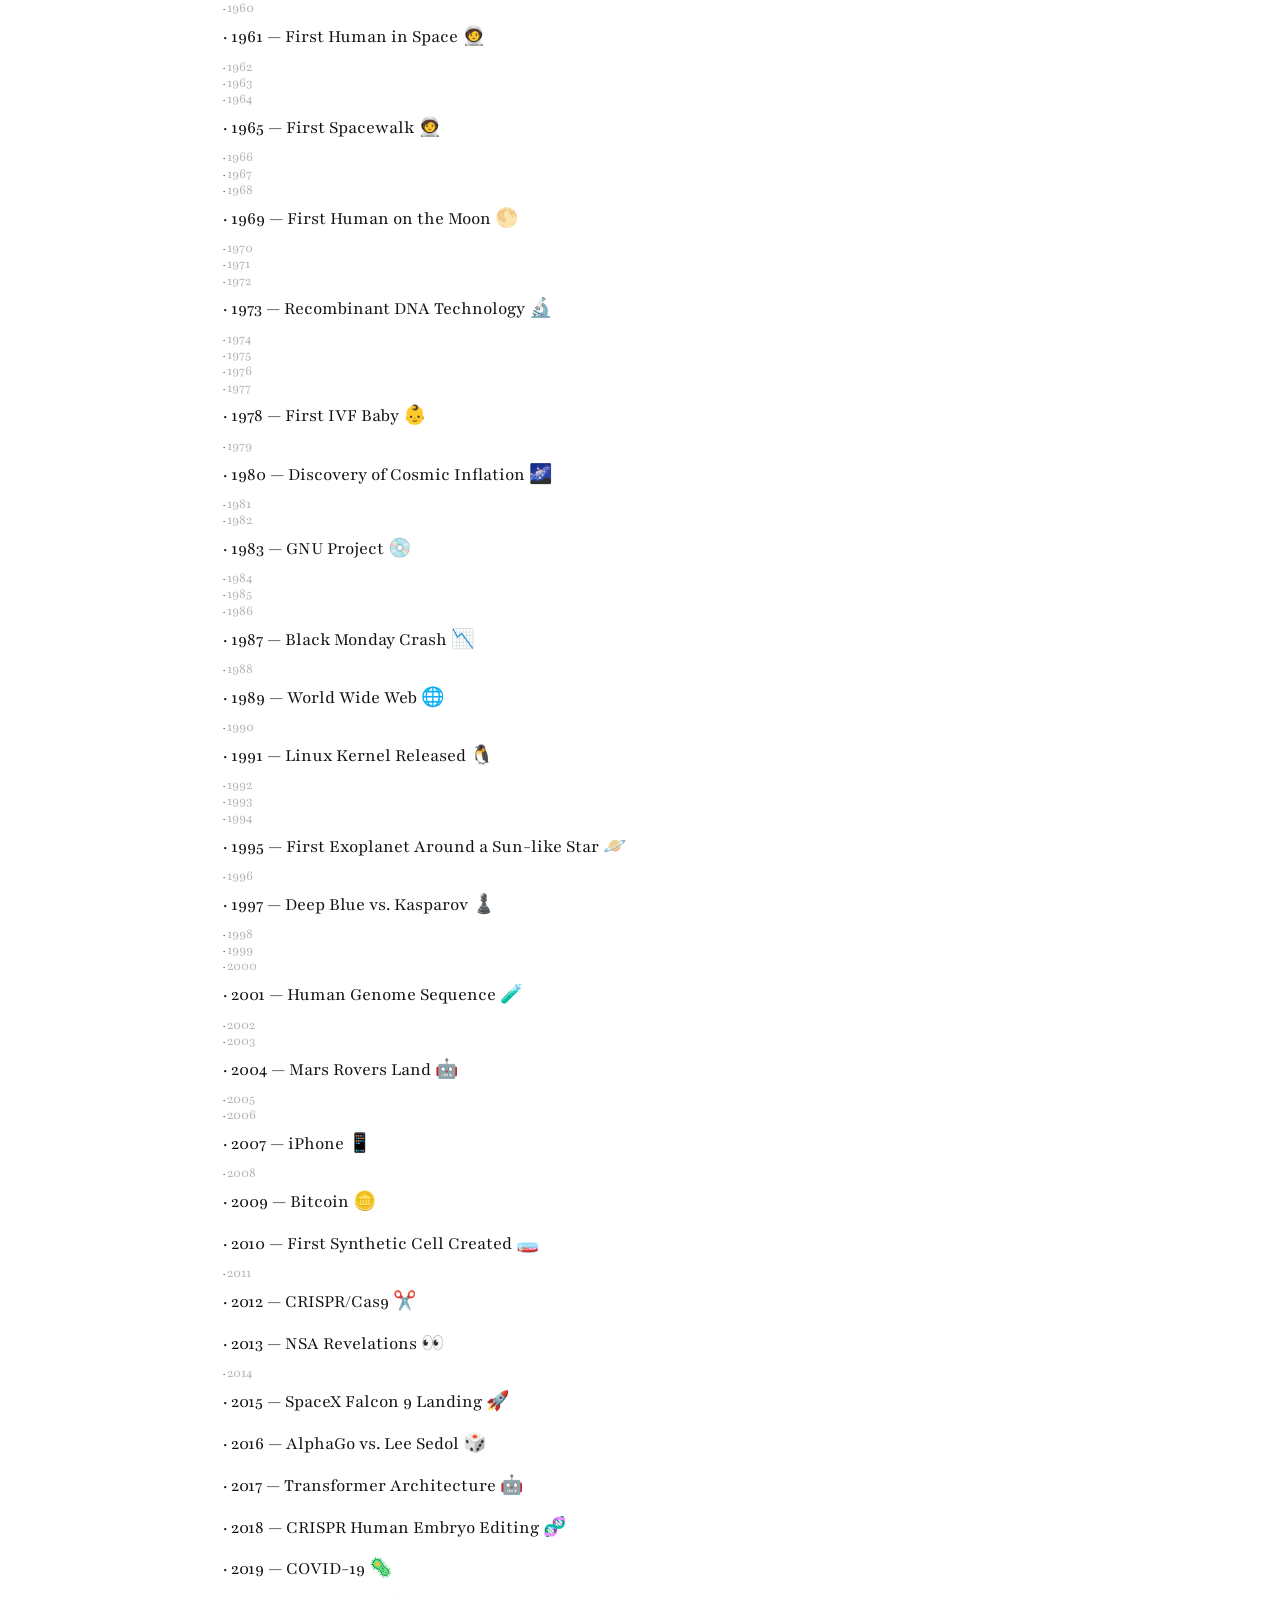
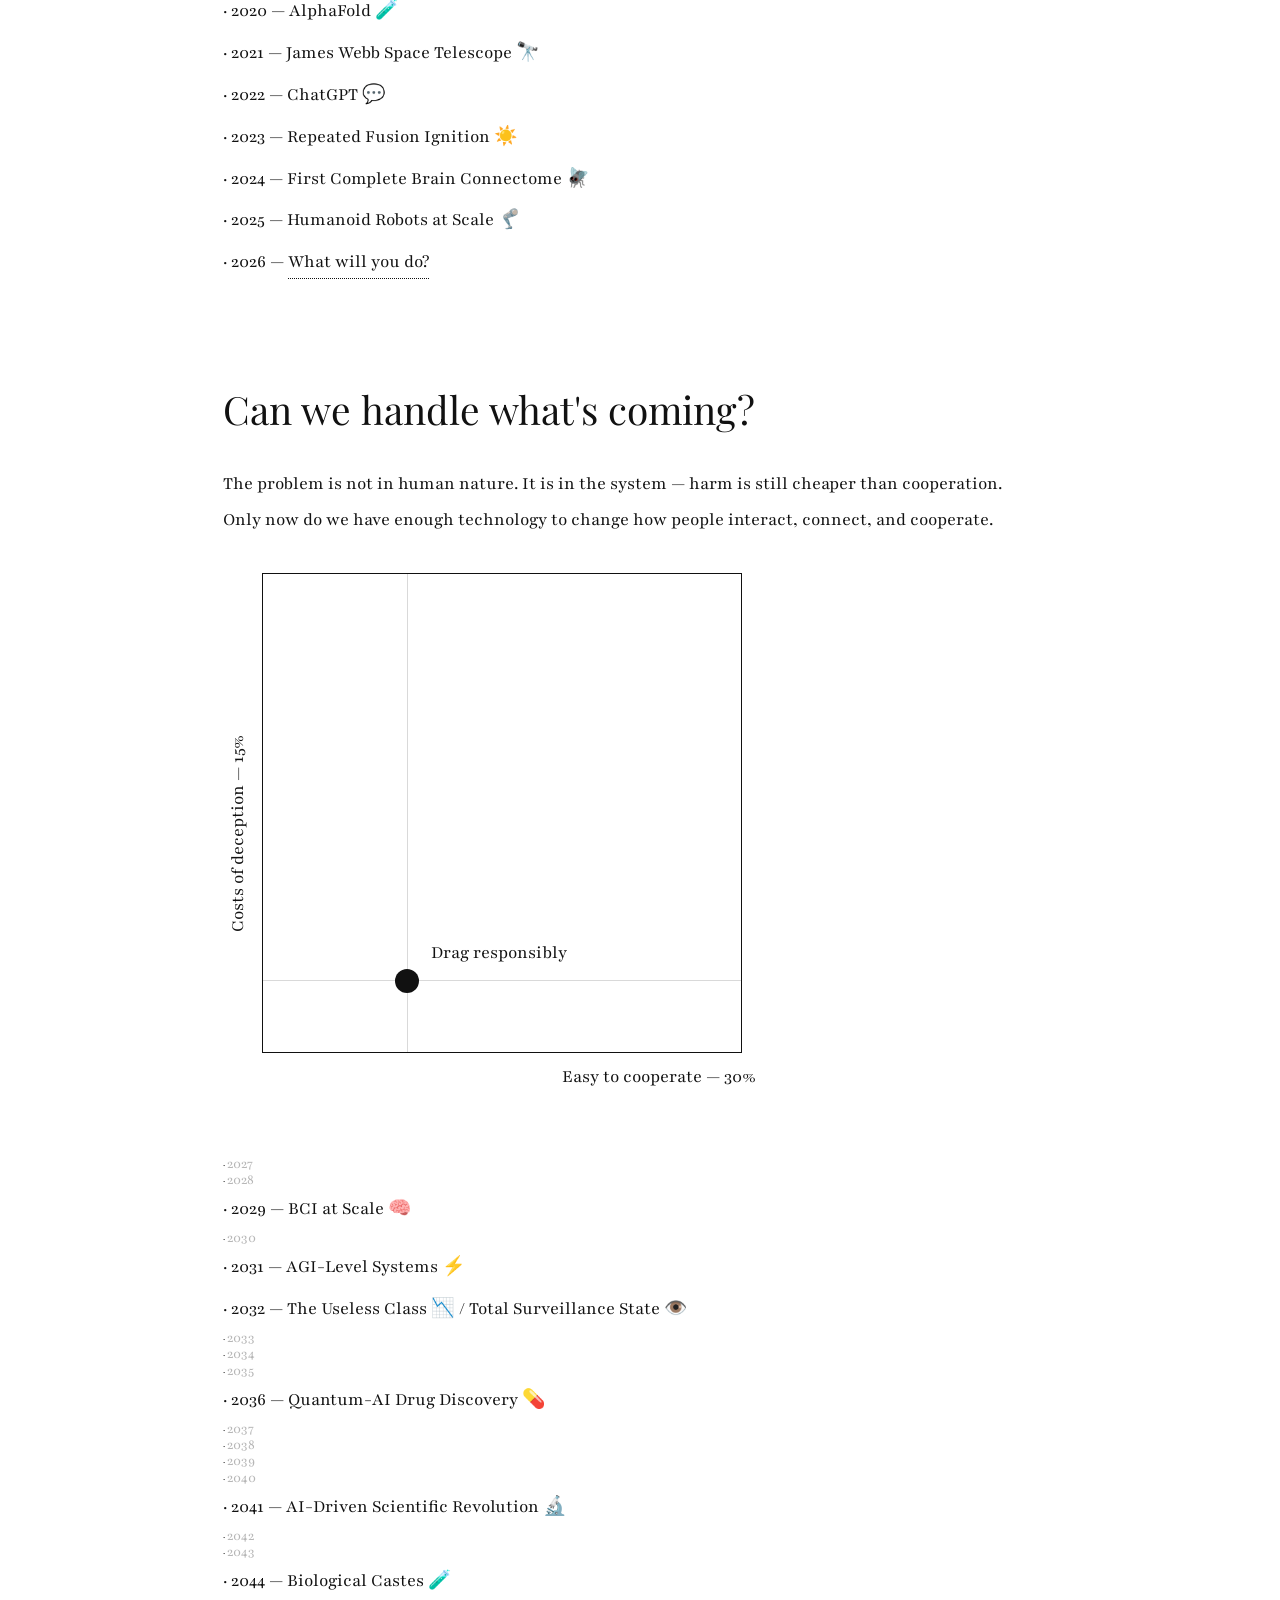
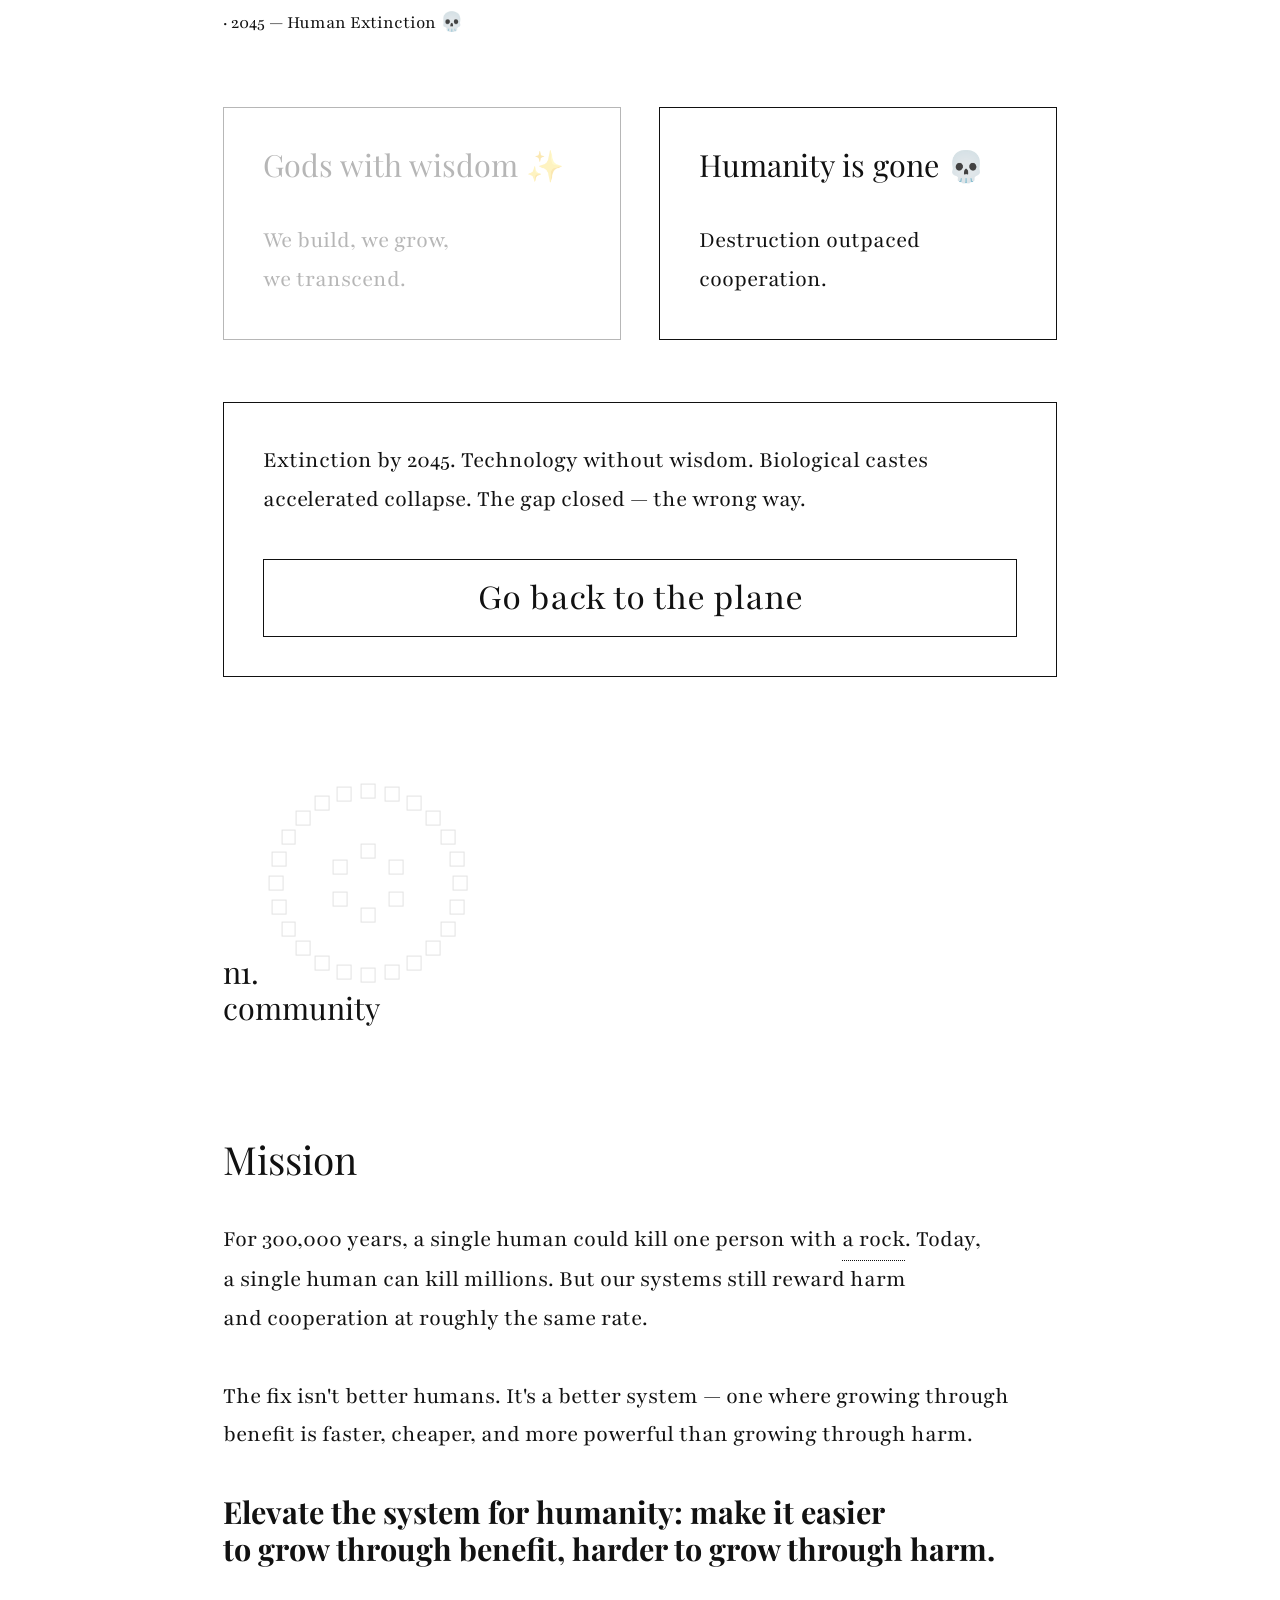
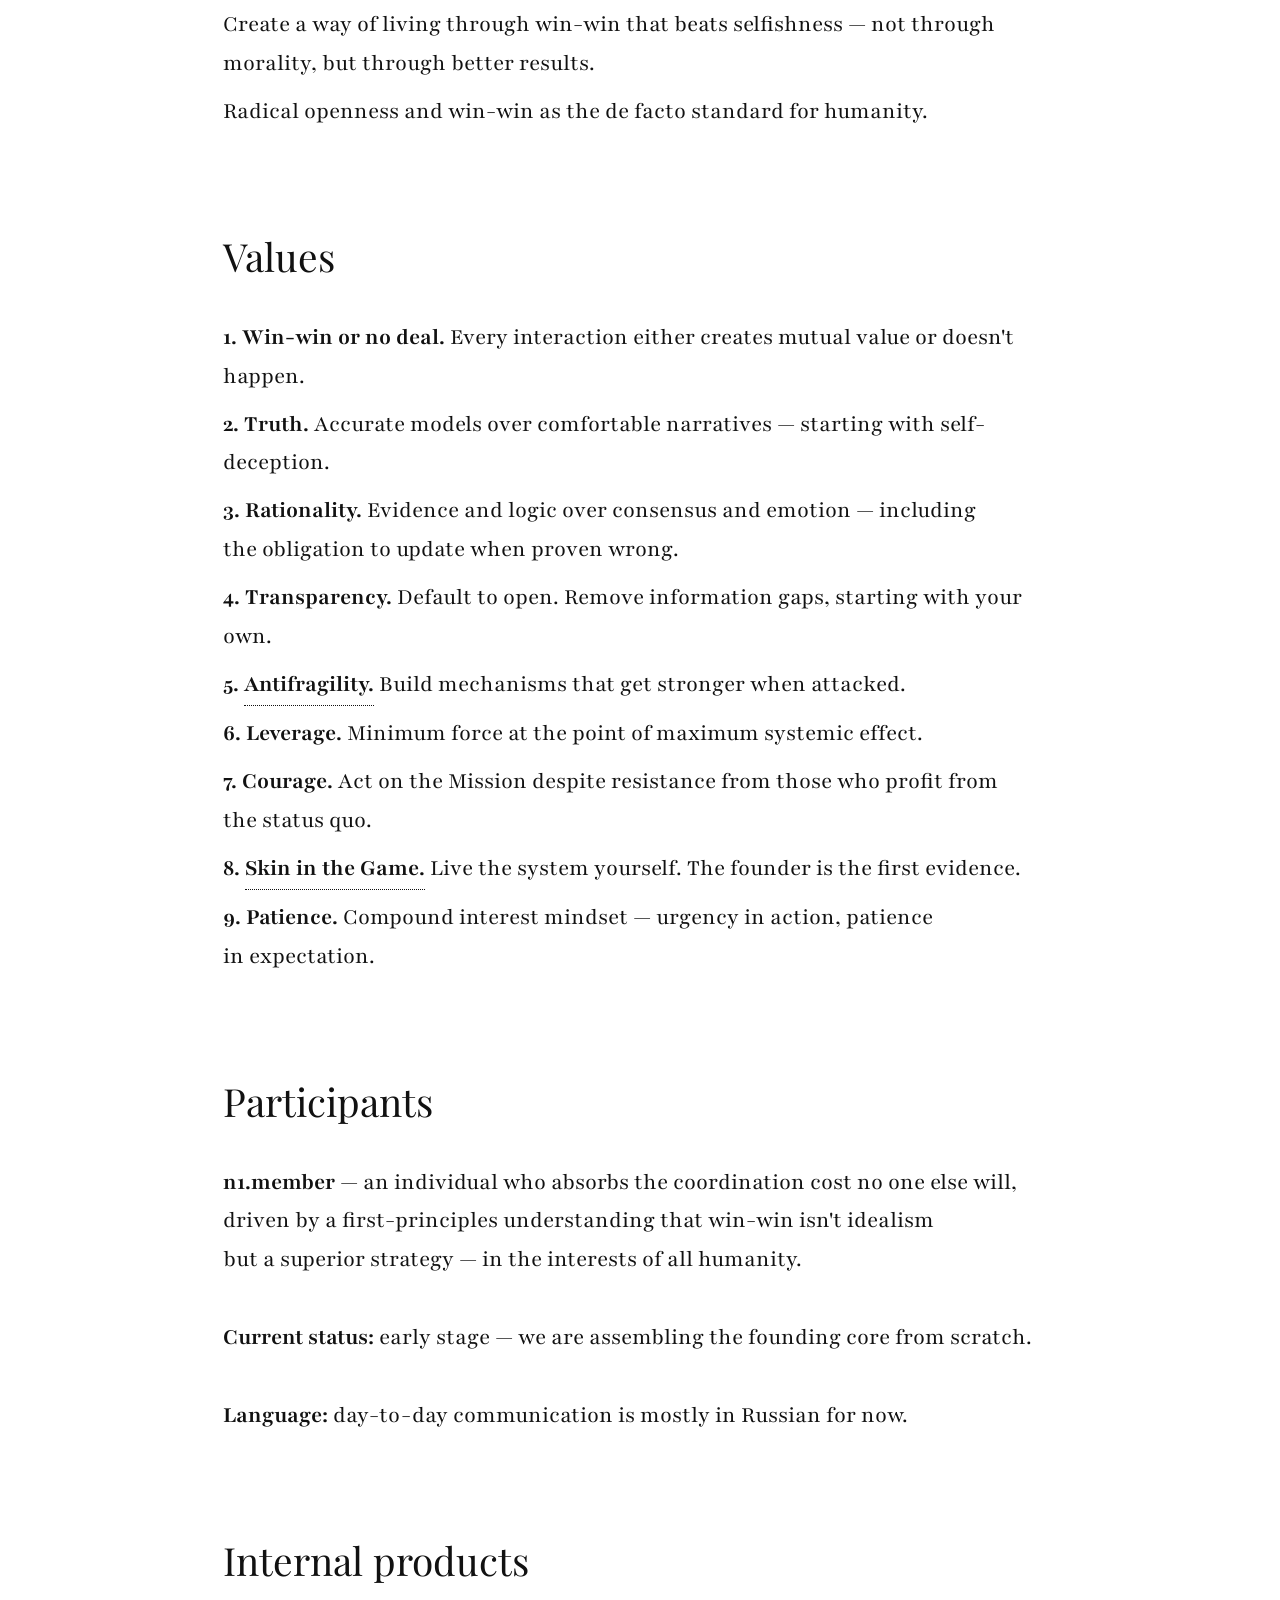
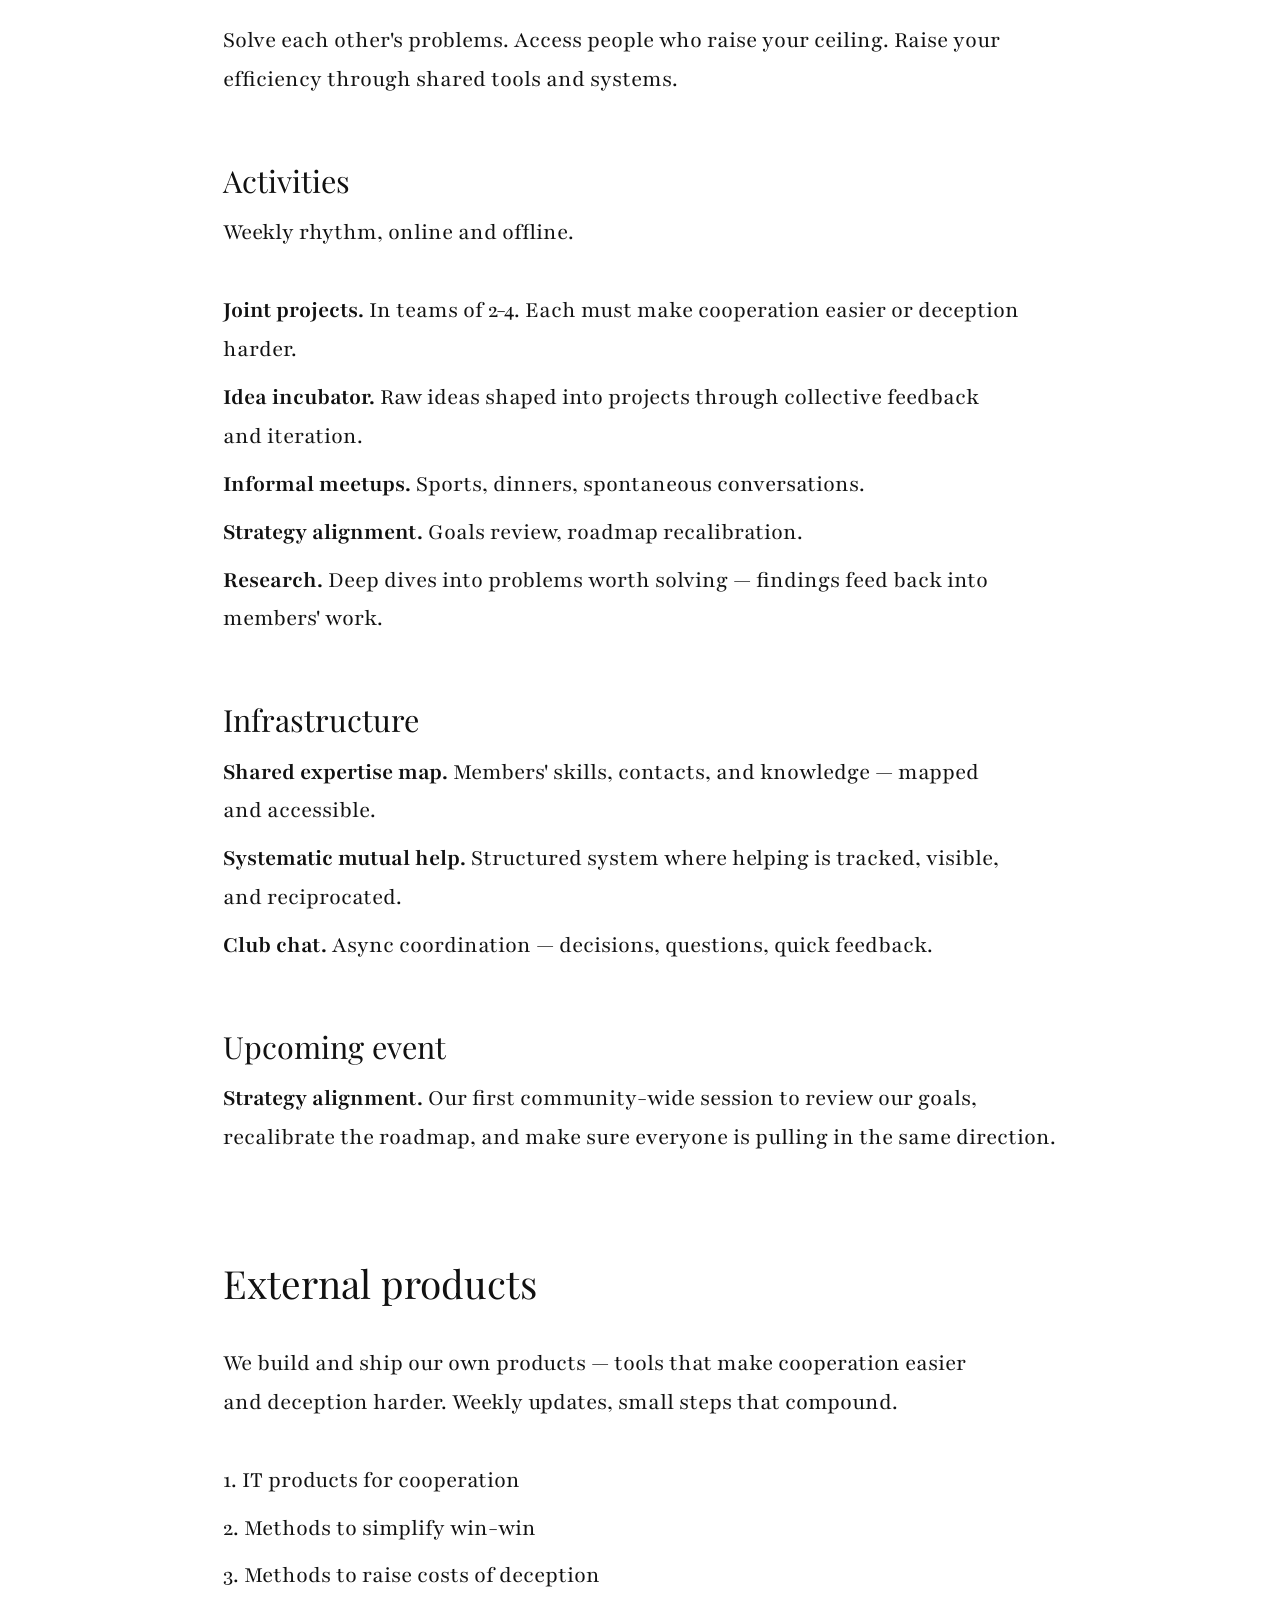
==== commit 472fcdcf: "." ====
--- a/index.html
+++ b/index.html
@@ -128,7 +128,7 @@
       left: var(--tt-left, 0px);
       top: 100%;
       margin-top: 0.4em;
-      background: #000;
+      background: #111;
       color: #fff;
       font-size: 0.618rem;
       line-height: 1.4;
@@ -149,7 +149,7 @@
 
     /* ─── Links ─── */
     article a:not(.btn-scroll) {
-      color: #000;
+      color: #111;
       text-decoration: underline;
       text-decoration-thickness: 1px;
       text-underline-offset: 0.2em;
@@ -160,7 +160,7 @@
       opacity: 0.7;
     }
     article a:not(.btn-scroll):focus-visible {
-      outline: 1px solid #000;
+      outline: 1px solid #111;
       outline-offset: 0.15em;
     }
 
@@ -220,7 +220,7 @@
       width: 0.618rem;
       height: 0.618rem;
       background: transparent;
-      border: 0.09rem solid #000;
+      border: 1px solid #111;
       transform: translate(-50%, -50%);
       opacity: 0.12;
       animation: breathe 4.236s ease-in-out infinite;
@@ -270,7 +270,7 @@
       width: 100%;
       height: auto;
       display: block;
-      border: 1px solid #000;
+      border: 1px solid #111;
     }
     .fig figcaption {
       font-size: 0.786rem;
@@ -284,7 +284,7 @@
     }
 
     /* ─── Components ─── */
-    .card, .box, .cta-box { border: 1px solid #000; padding: 1.618rem; }
+    .card, .box, .cta-box { border: 1px solid #111; padding: 1.618rem; }
     .card { transition: opacity 0.3s; }
     .card-title {
       font-size: 1.272rem;
@@ -315,7 +315,7 @@
       position: relative;
       width: min(20rem, 100%);
       aspect-ratio: 1;
-      border: 1px solid #000;
+      border: 1px solid #111;
       cursor: crosshair;
       touch-action: none;
       user-select: none;
@@ -342,7 +342,7 @@
       width: 24px;
       height: 24px;
       border-radius: 50%;
-      background: #000;
+      background: #111;
       transform: translate(-50%, 50%);
       cursor: grab;
       touch-action: none;
@@ -369,7 +369,7 @@
       bottom: 15%;
       transform: translate(1rem, -0.5rem);
       font-size: 0.786rem;
-      color: #000;
+      color: #111;
       white-space: nowrap;
       pointer-events: none;
       z-index: 2;
@@ -401,21 +401,21 @@
       display: block;
       margin-top: 1.618rem;
       padding: 0.618rem 1.618rem;
-      border: 1px solid #000;
+      border: 1px solid #111;
       text-align: center;
       text-decoration: none;
-      color: #000;
+      color: #111;
       font-size: 1.618rem;
       line-height: 1.2;
       background: #fff;
       transition: background 0.2s, color 0.2s;
     }
     .btn-scroll:hover {
-      background: #000;
+      background: #111;
       color: #fff;
     }
     .btn-scroll:focus-visible {
-      outline: 1px solid #000;
+      outline: 1px solid #111;
       outline-offset: 0.382rem;
     }
     .btn-scroll:active {
@@ -443,7 +443,7 @@
       top: -100%;
       left: 0;
       padding: 0.4em 0.8em;
-      background: #000;
+      background: #111;
       color: #fff;
       z-index: 9999;
       font-size: 0.786rem;
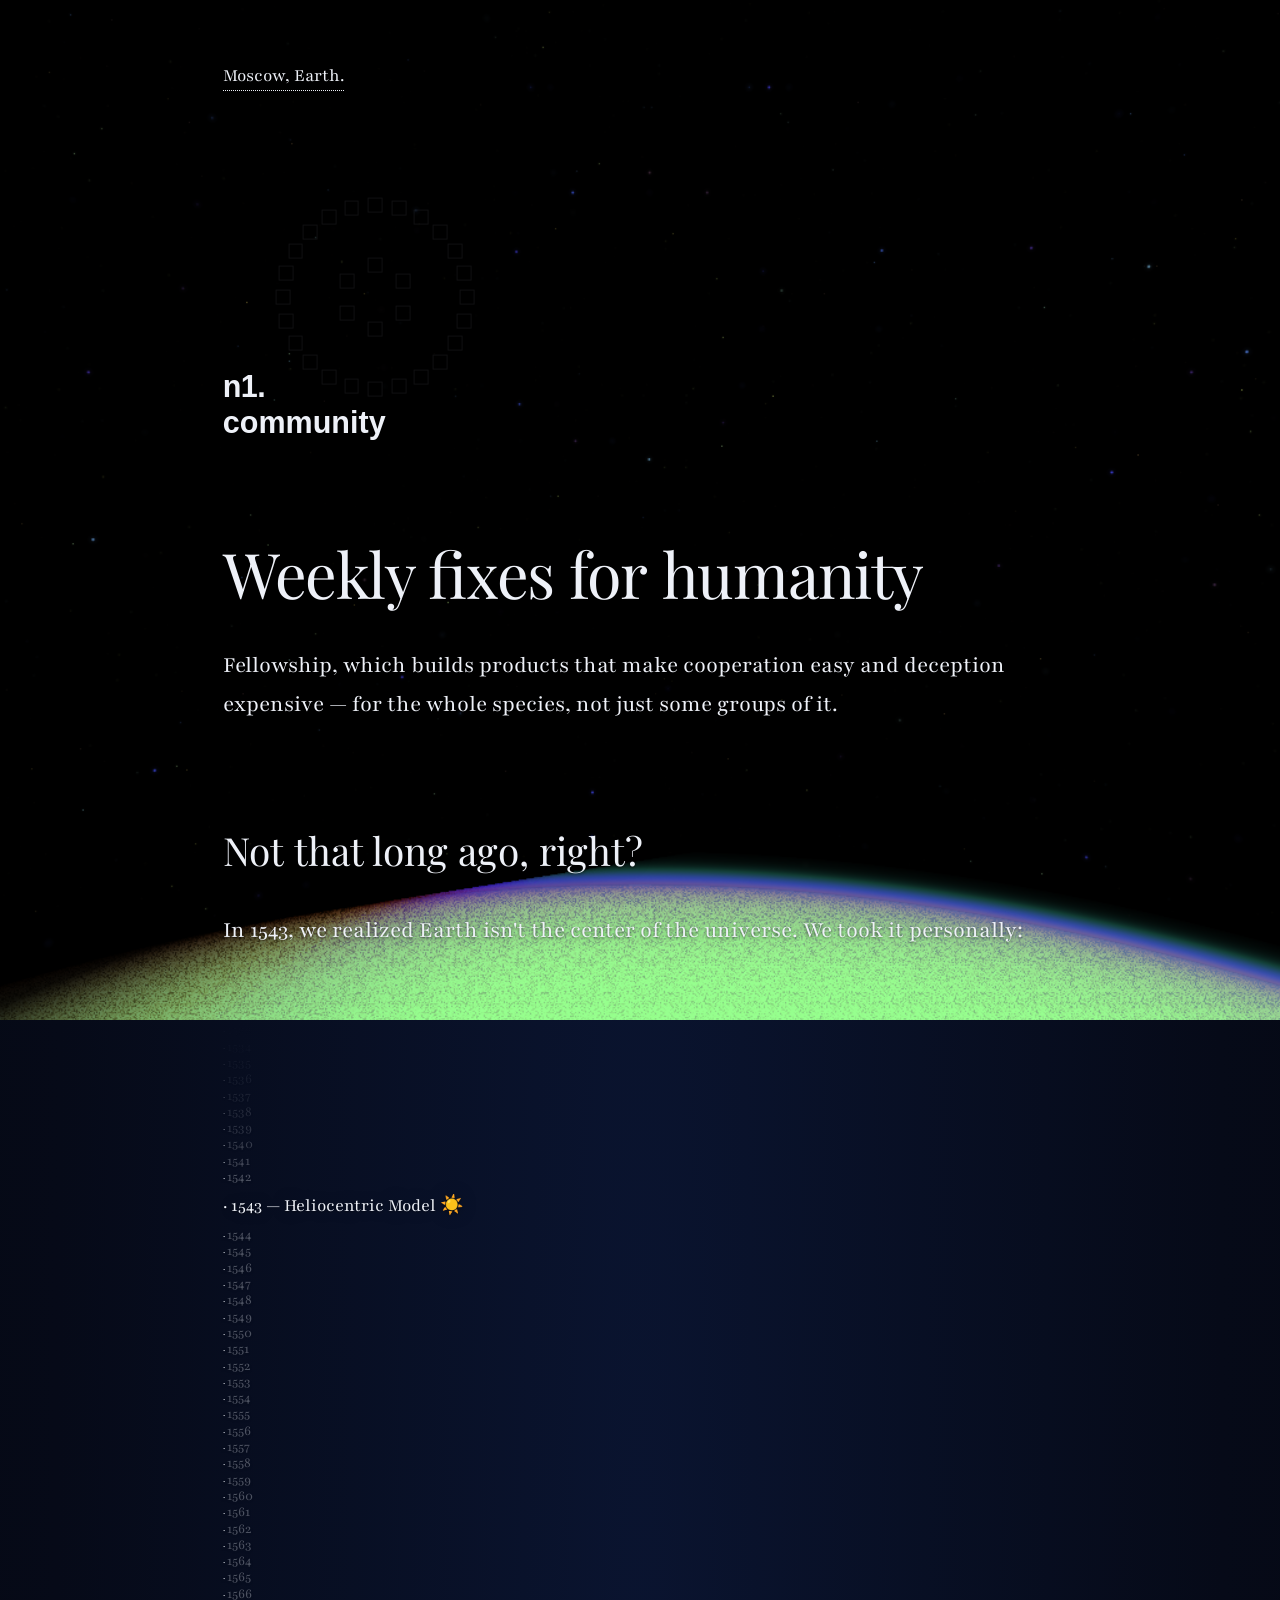
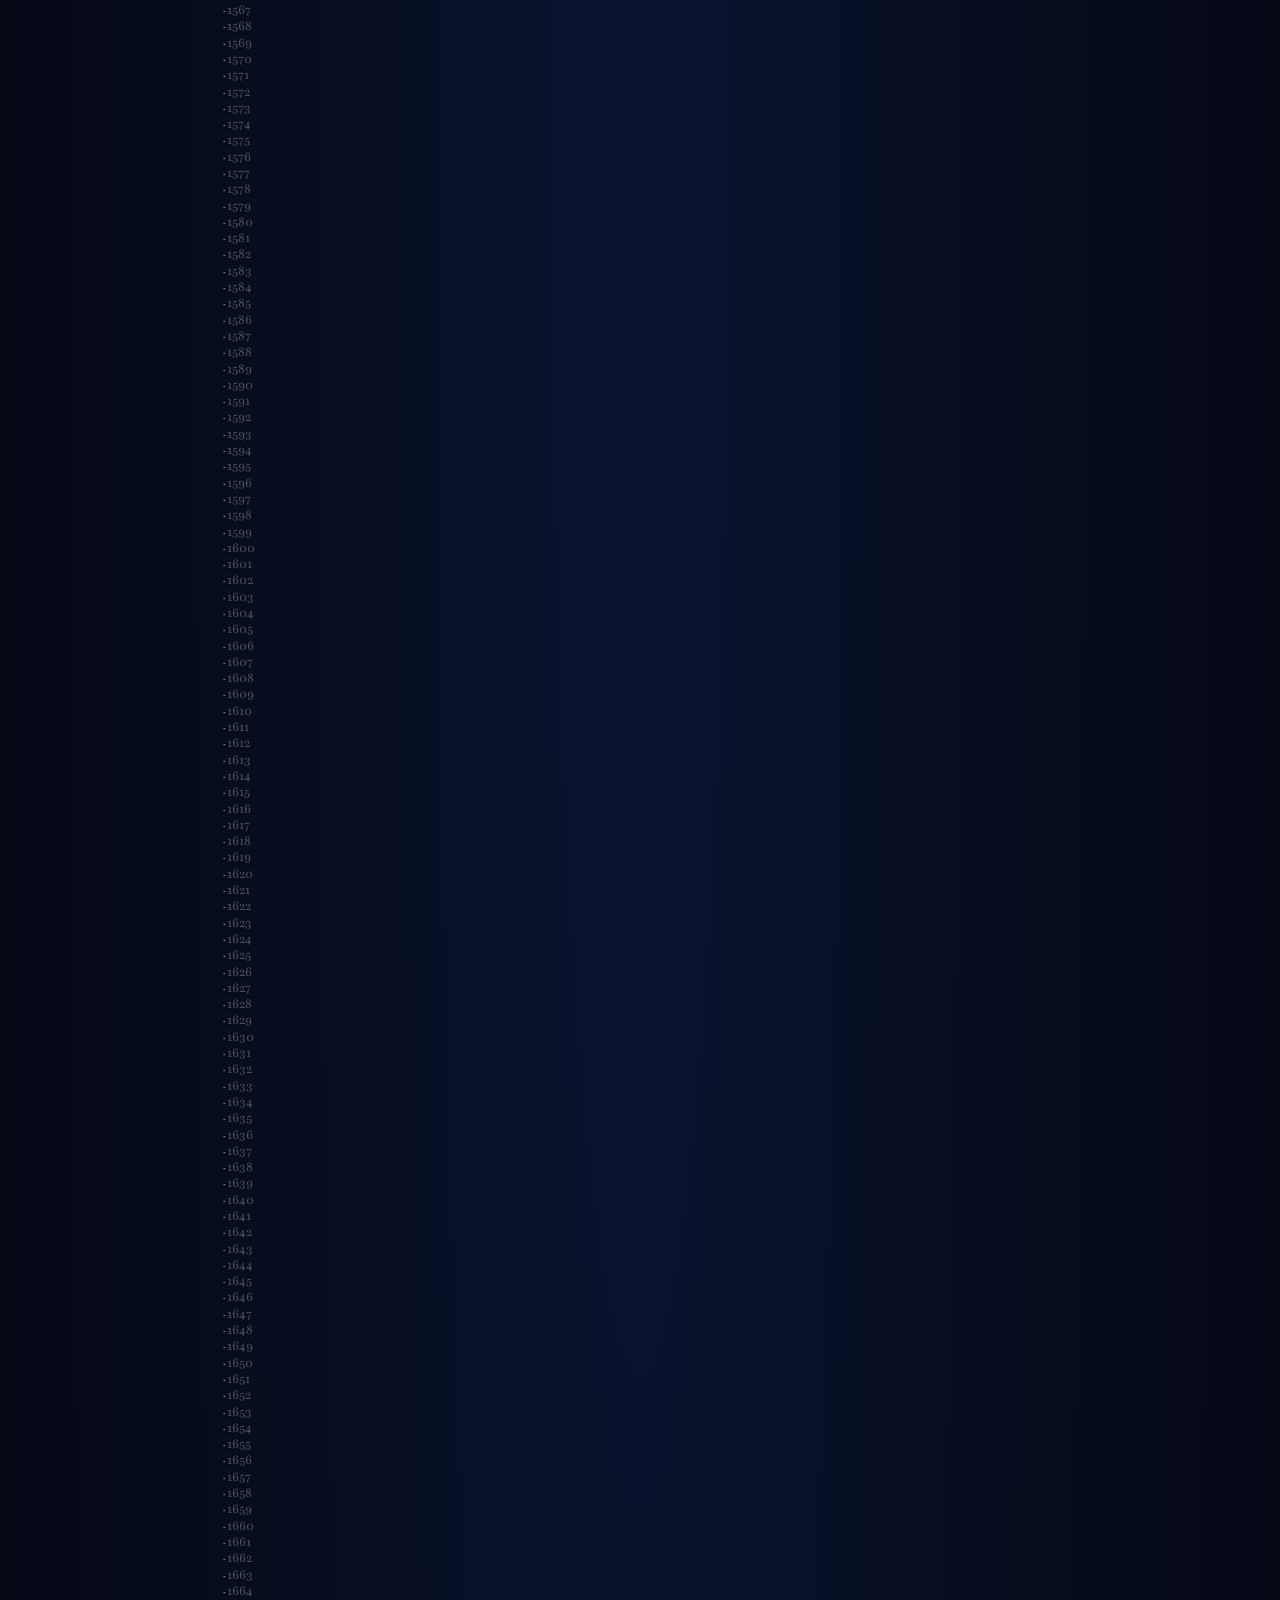
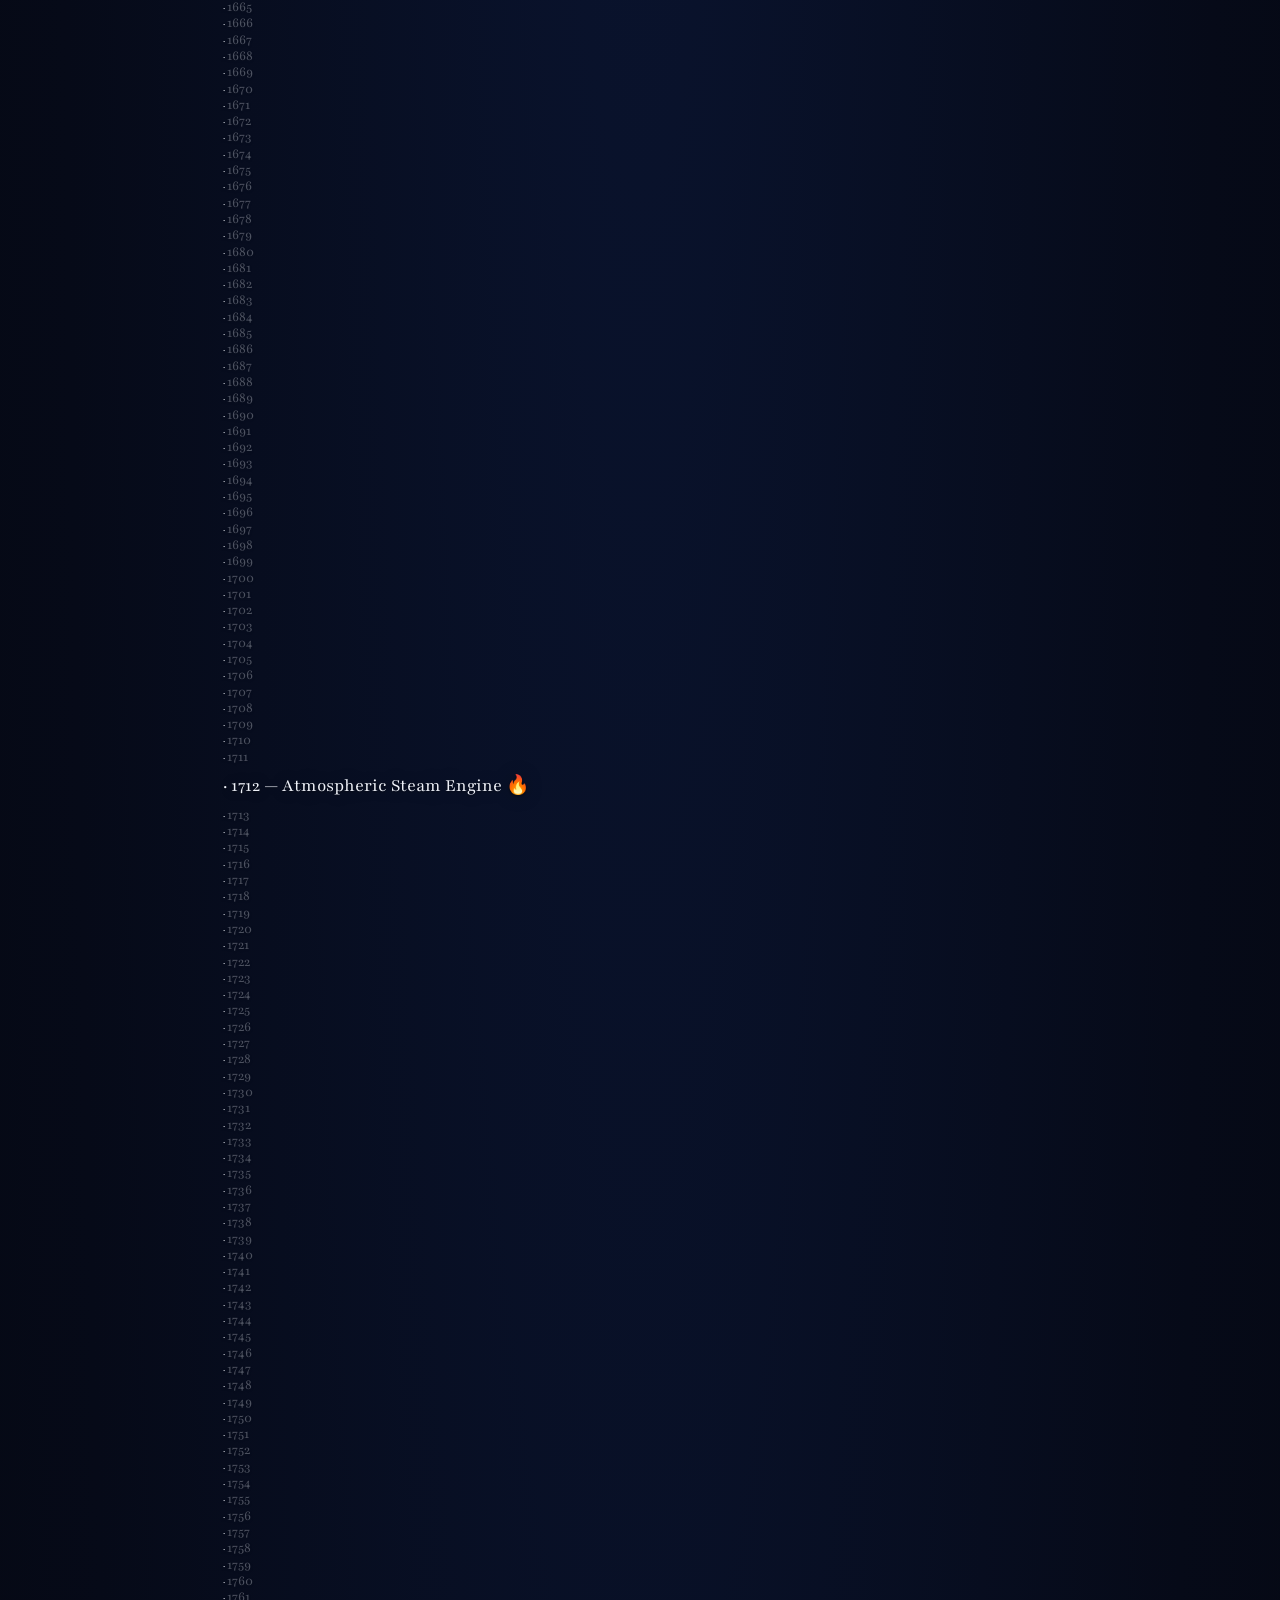
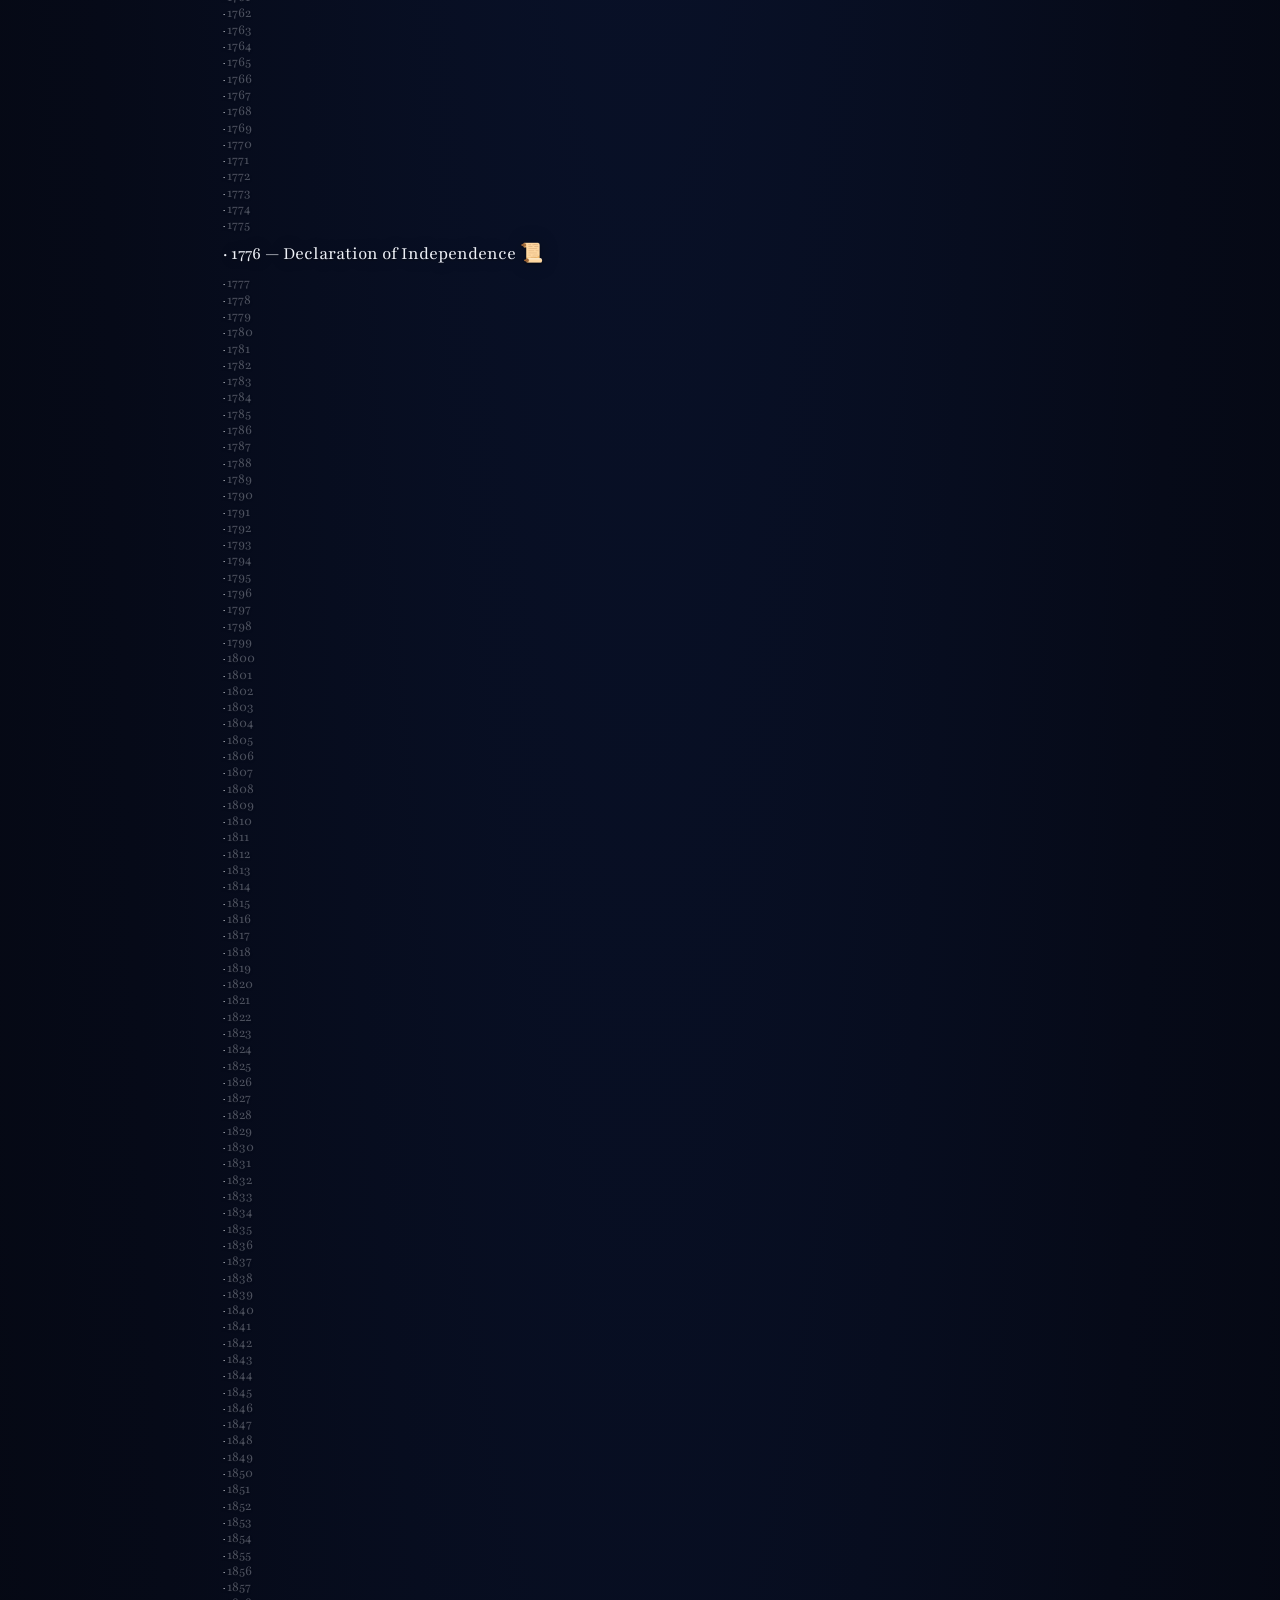
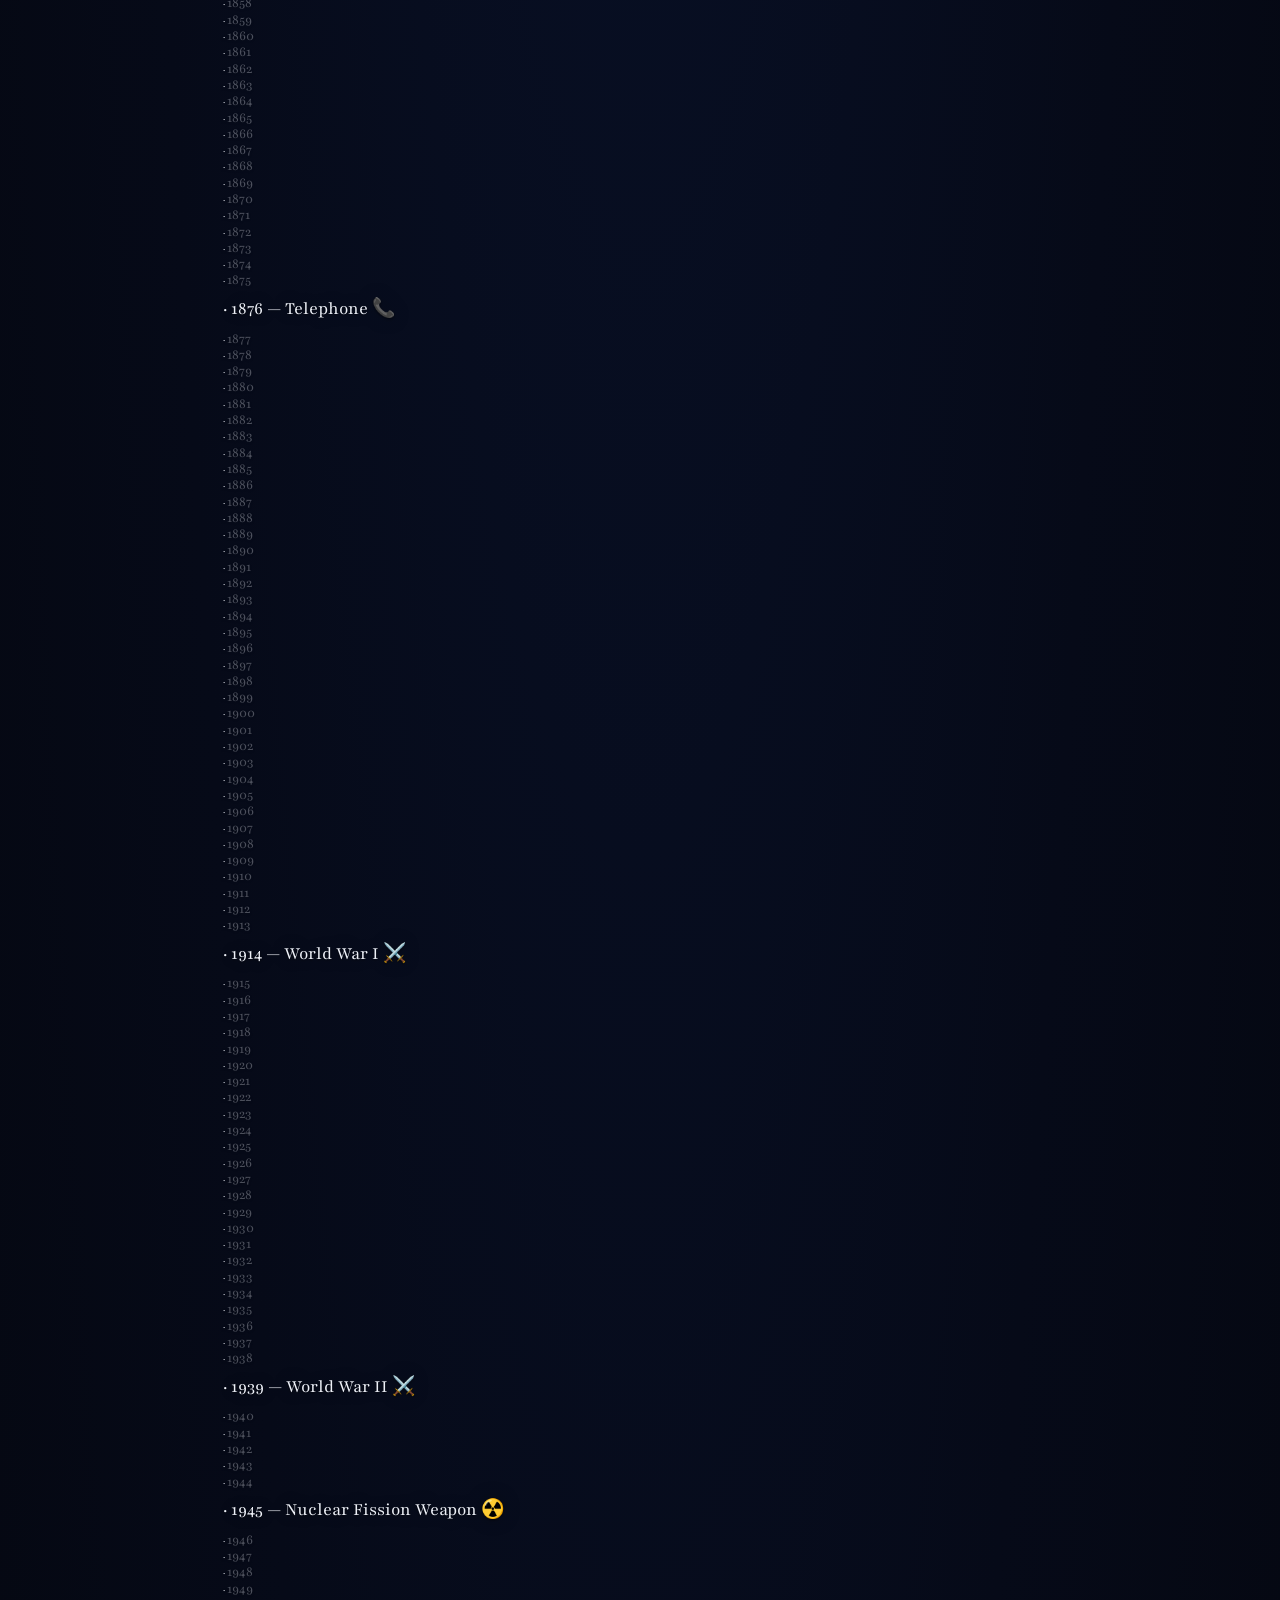
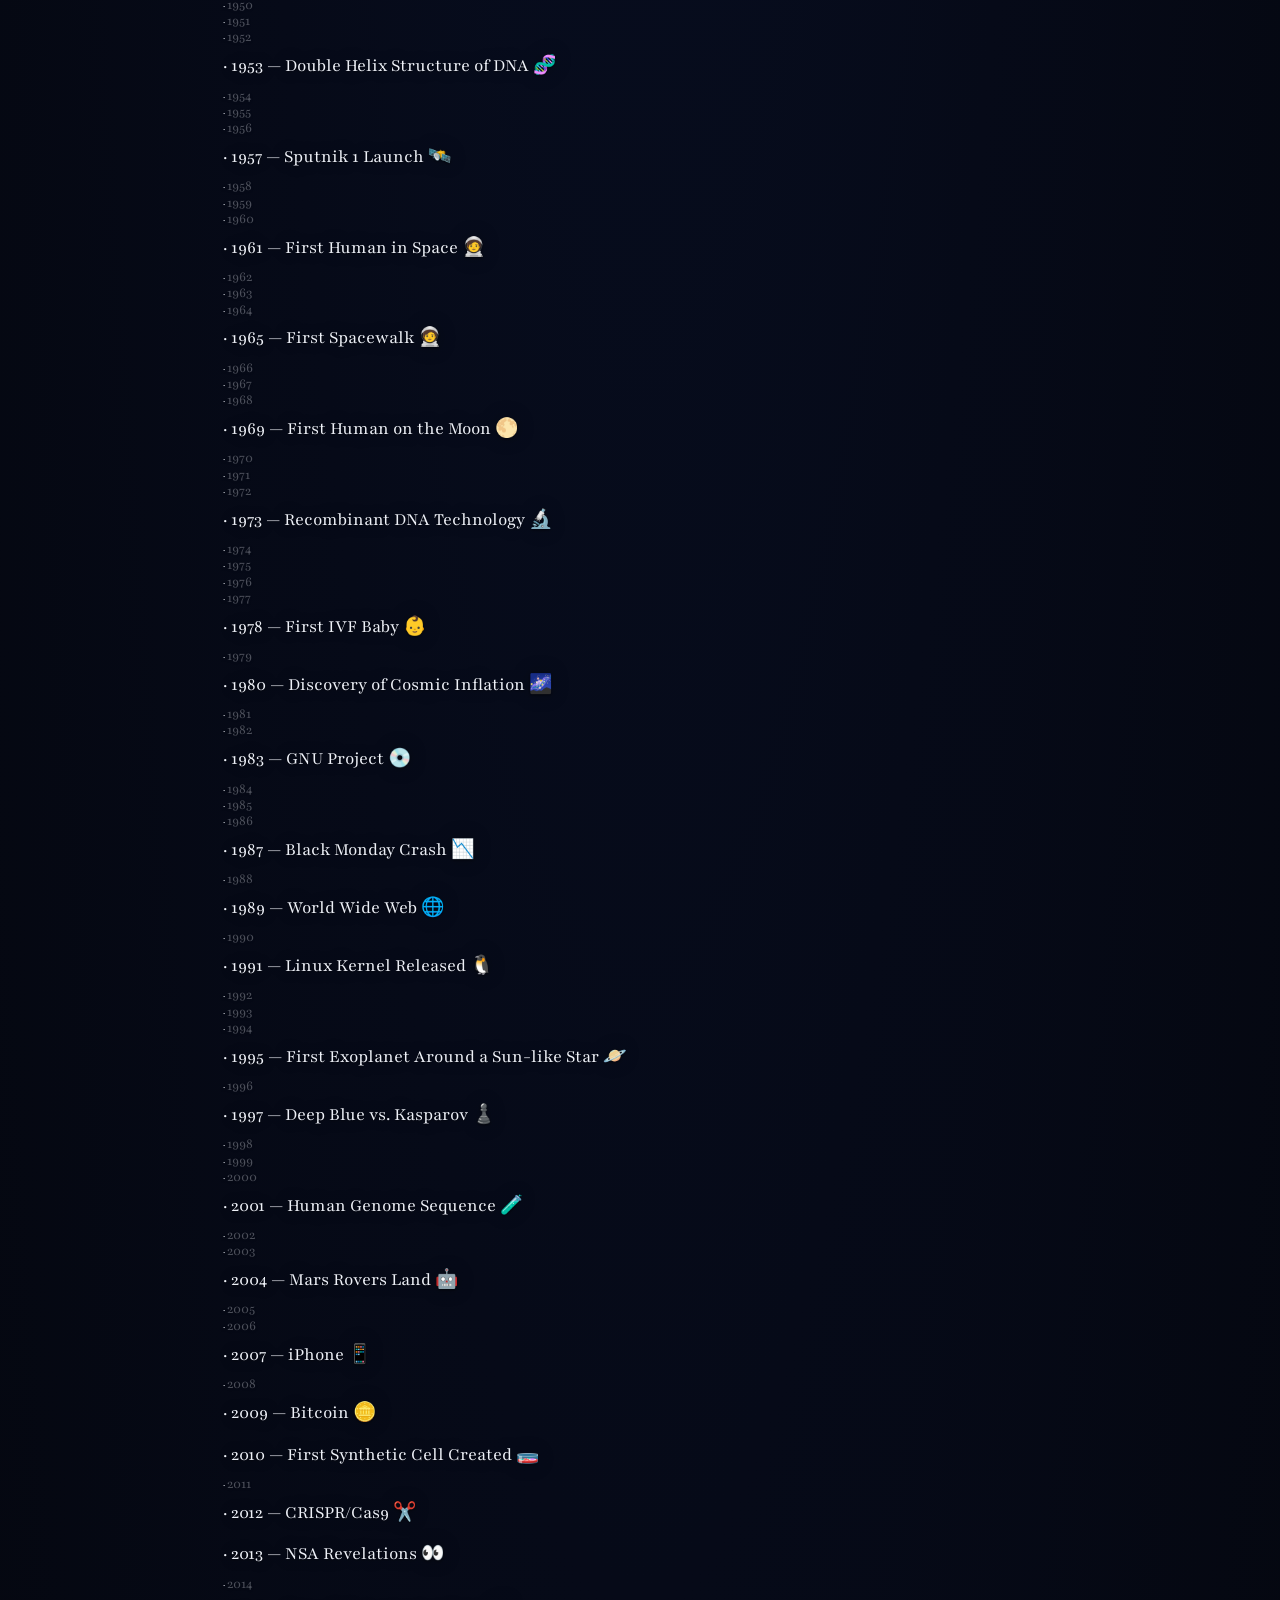
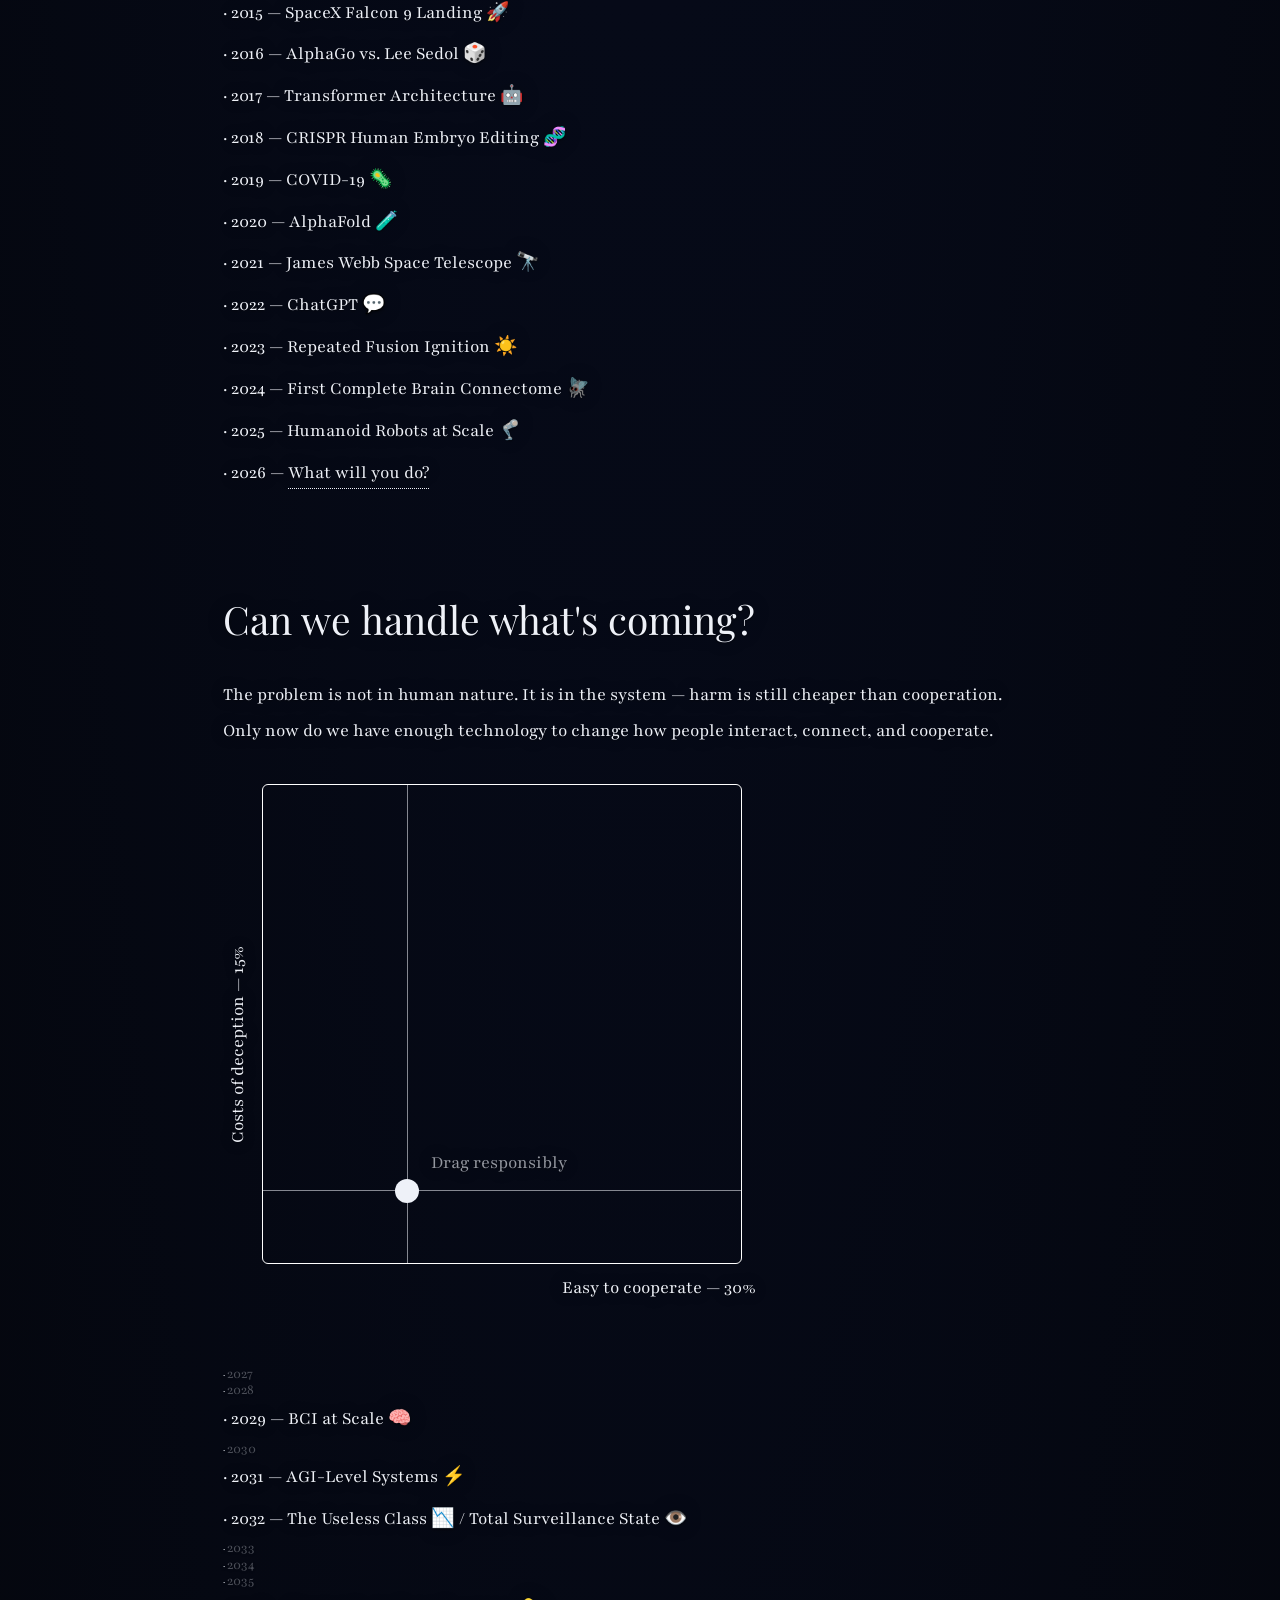
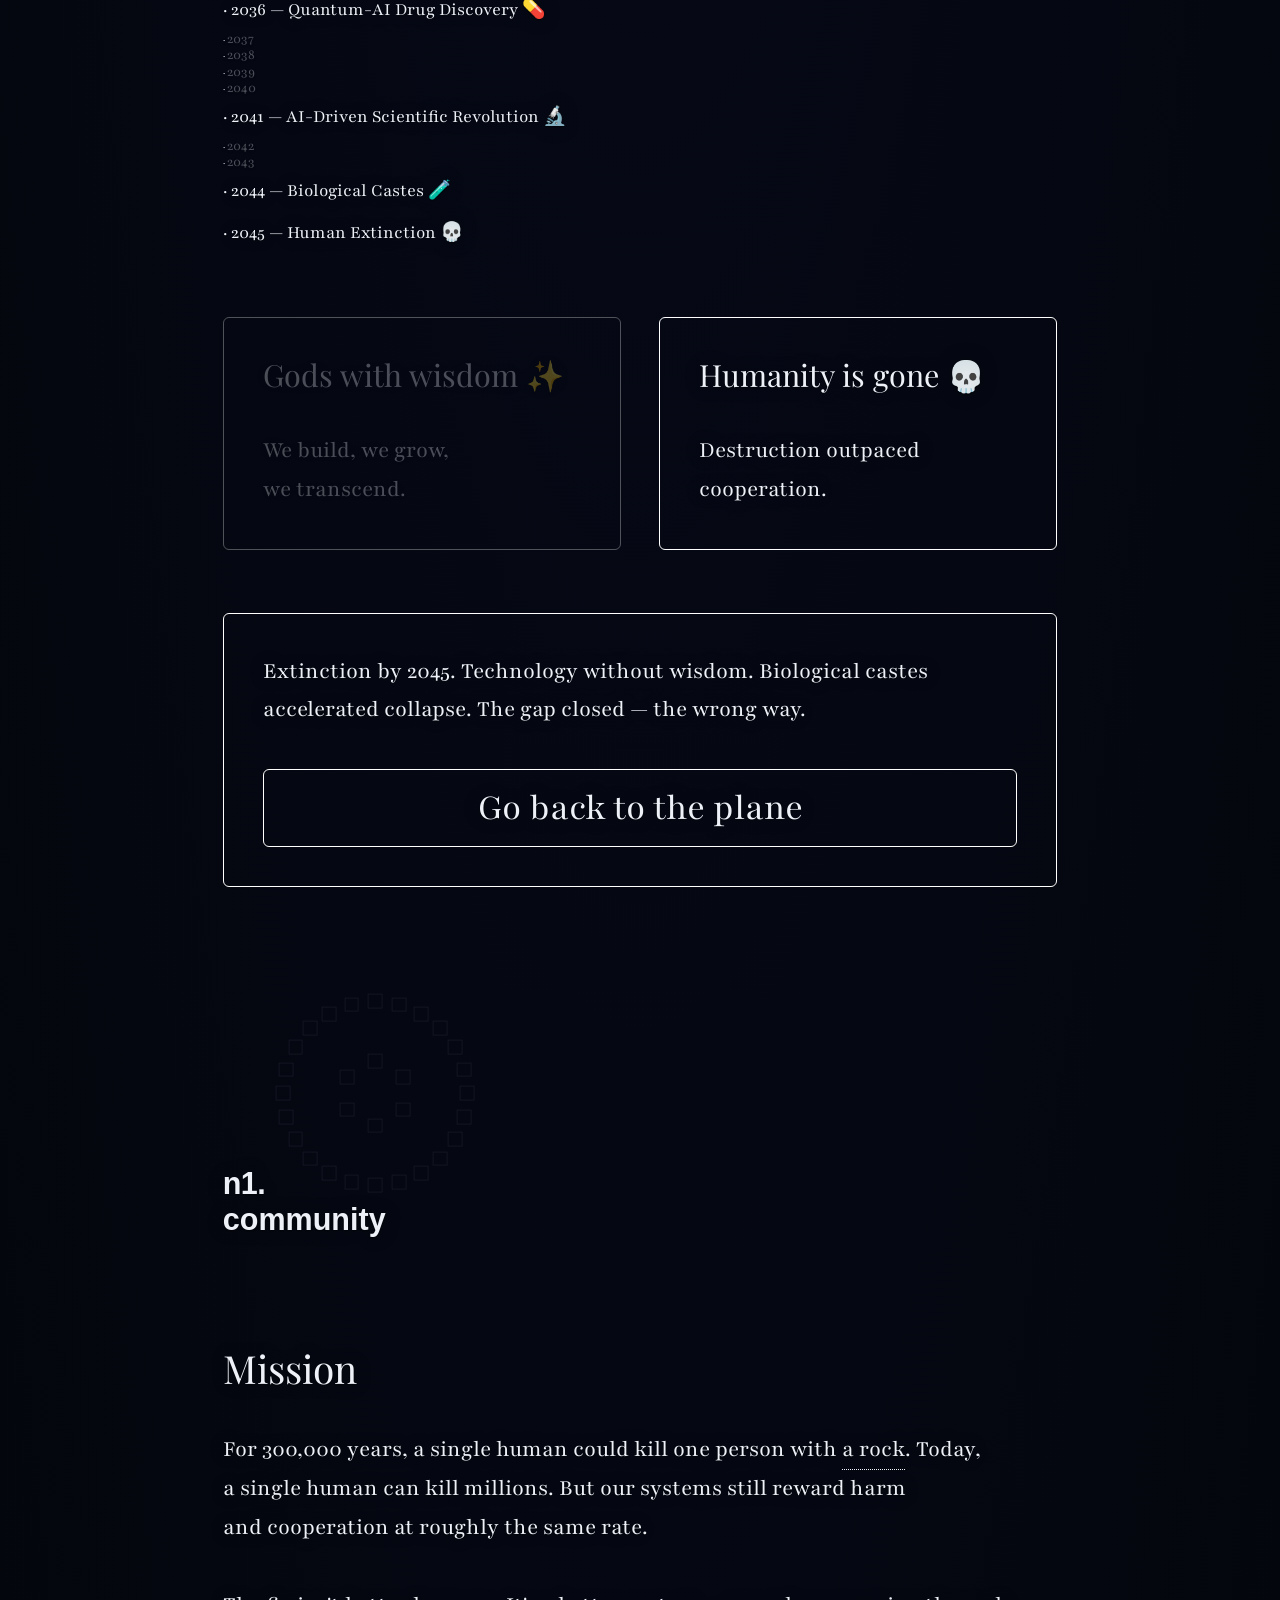
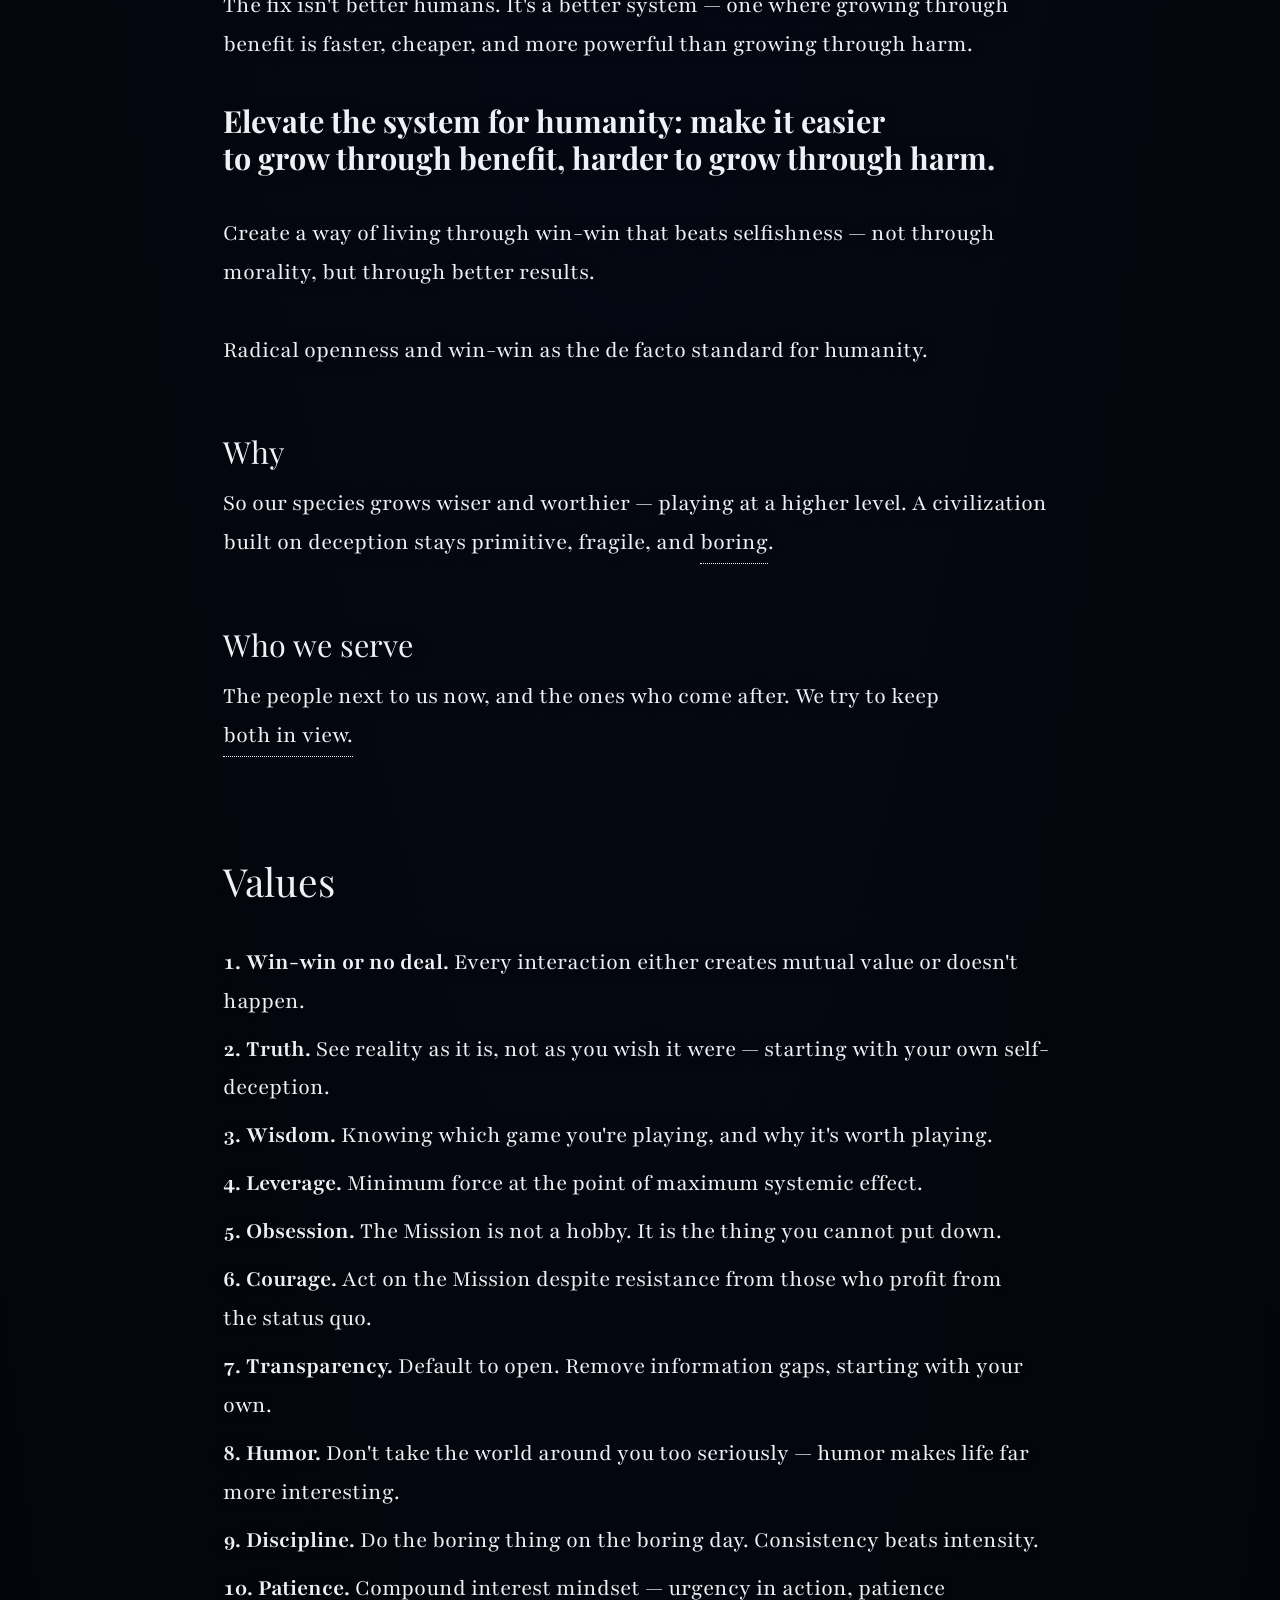
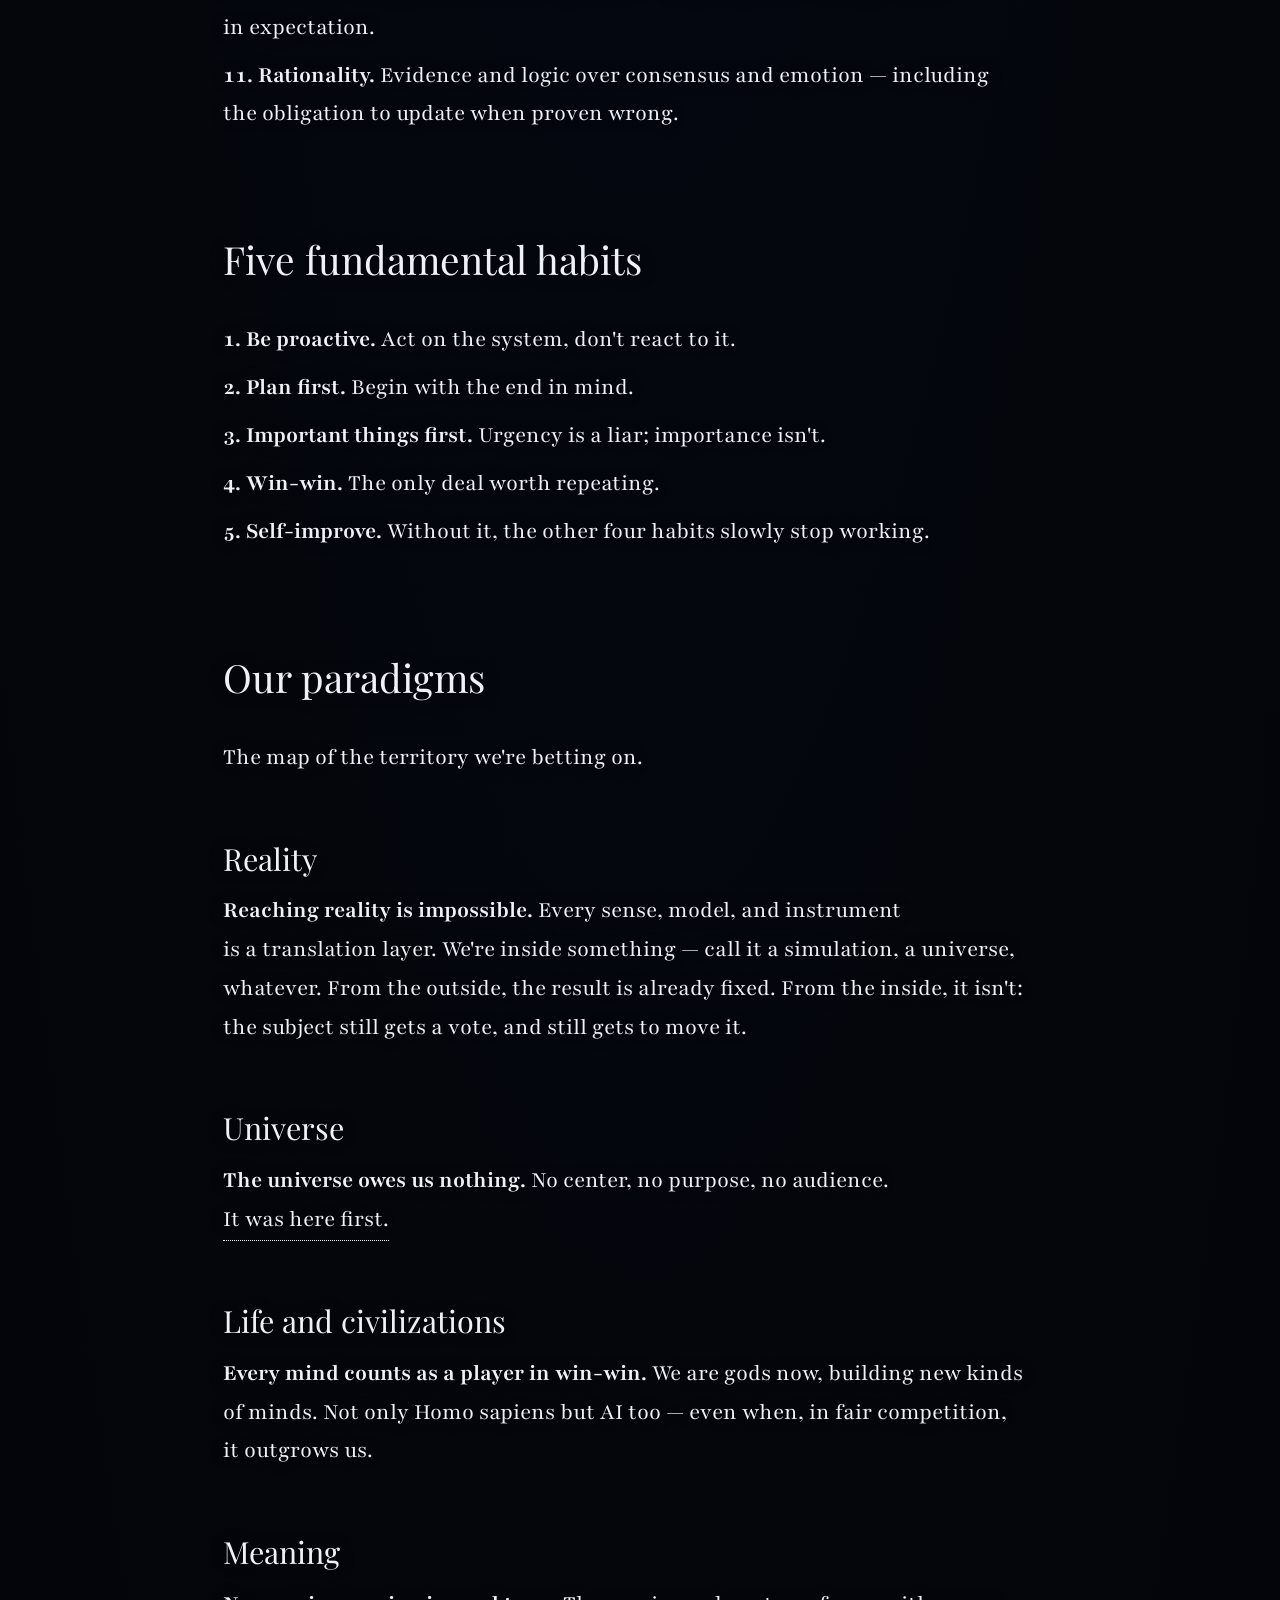
==== commit 2a41170f: "." ====
--- a/index.html
+++ b/index.html
@@ -29,7 +29,7 @@
   <link rel="shortcut icon" href="/favicon.ico" />
   <link rel="apple-touch-icon" sizes="180x180" href="/apple-touch-icon.png" />
   <meta name="apple-mobile-web-app-title" content="n1" />
-  <meta name="theme-color" content="#ffffff">
+  <meta name="theme-color" content="#04060c">
   <link rel="manifest" href="/site.webmanifest" />
   <link rel="stylesheet" href="/static/style.css">
   <style>
@@ -61,19 +61,107 @@
       font-style: italic;
       font-display: swap;
     }
+    @font-face {
+      font-family: 'Space Grotesk';
+      src: url('/static/fonts/Space_Grotesk/SpaceGrotesk-VariableFont_wght.ttf') format('truetype');
+      font-weight: 300 700;
+      font-style: normal;
+      font-display: swap;
+    }
+
+    /* ─── Theme: a journey from deep space to heaven ─── */
+    /* One scalar — --lp (light progress, 0..1) — drives the whole palette. It
+       starts at 0 (the original deep-space dark) and is eased to 1 by scroll
+       once the "future" section is behind you, turning the world into a
+       luminous white heaven. Every token is the SAME perceptual (oklab) mix
+       between its dark endpoint and its light endpoint, so there is exactly one
+       source of truth and the transition stays even across hue and lightness. */
+    @property --lp {
+      syntax: '<number>';
+      inherits: true;
+      initial-value: 0;
+    }
+    :root {
+      --lp: 0;                         /* set by JS on scroll (smoothed in rAF) */
+      --m: calc(var(--lp) * 100%);     /* the mix amount, reused everywhere */
+
+      --bg:          color-mix(in oklab, #04060c,             #ffffff             var(--m));
+      --fg:          color-mix(in oklab, #eef1f8,             #0a0e1a             var(--m));
+      --muted:       color-mix(in oklab, rgba(238,241,248,0.62), rgba(10,14,26,0.60) var(--m));
+      --panel:       color-mix(in oklab, rgba(10,14,26,0.52),  rgba(245,247,252,0.72) var(--m));
+      --panel-solid: color-mix(in oklab, #0c1018,             #f2f4f9             var(--m));
+      --line:        color-mix(in oklab, rgba(238,241,248,0.22), rgba(10,14,26,0.20) var(--m));
+      --line-strong: color-mix(in oklab, rgba(238,241,248,0.55), rgba(10,14,26,0.45) var(--m));
+      --outline:     color-mix(in oklab, #ffffff,             #0a0e1a             var(--m));
+      --accent:      color-mix(in oklab, #eef1f8,             #0a0e1a             var(--m));
+      --glow:        color-mix(in oklab, rgba(238,241,248,0.45), rgba(10,14,26,0.40) var(--m));
+      color-scheme: light dark;
+    }
 
     /* ─── Reset ─── */
     * { margin: 0; padding: 0; box-sizing: border-box; }
-    ::selection { background: #111; color: #fff; }
+    ::selection { background: var(--fg); color: var(--bg); text-shadow: none; }
+
+    /* ─── Fixed, always-interactive planet background ─── */
+    /* Static deep-space gradient: the fallback if WebGL is unavailable; the
+       canvas paints over it when the shader runs. */
+    html {
+      font-size: 24px;
+      scroll-behavior: smooth;
+      overscroll-behavior: none;
+      background:
+        radial-gradient(120% 90% at 50% 8%,
+          color-mix(in oklab, #0a1430, #ffffff var(--m)) 0%,
+          color-mix(in oklab, #060a18, #eef3fc var(--m)) 38%,
+          color-mix(in oklab, #04060c, #e3ebf7 var(--m)) 70%,
+          color-mix(in oklab, #020306, #dae4f4 var(--m)) 100%);
+    }
+    /* Clip container. CSS height is the largest stable viewport (lvh) as the
+       fallback when JS/visualViewport is unavailable. On mobile, pinSky() (see
+       JS) makes the wrap slightly oversized at the BOTTOM so a stale vv.height
+       mid-scroll (Chrome-Android bar hiding) can never leave a gap. That is safe
+       and adds NO scrollable area: position:fixed never contributes to
+       scrollHeight, overflow:hidden clips the overscan so it can't be panned
+       into view, and overscroll-behavior:none kills rubber-band reveal (the old
+       bug, when the canvas itself was oversized + fixed). */
+    #sky-wrap {
+      position: fixed;
+      top: 0;
+      left: 0;
+      width: 100%;
+      height: 100vh;
+      height: 100lvh;
+      z-index: -1;
+      overflow: hidden;
+      pointer-events: none;
+    }
+    /* Canvas overscans INSIDE the clip — fills the edges with margin so there is
+       never a gap during a bar transition, but the overflow is clipped, not
+       scrollable. */
+    #sky-bg {
+      position: absolute;
+      top: -10%;
+      left: 0;
+      width: 100%;
+      height: 120%;
+      display: block;
+      border: 0;
+    }
+    @media (prefers-reduced-motion: reduce) {
+      #sky-wrap { display: none; }
+    }
 
     /* ─── Base ─── */
-    html { font-size: 24px; scroll-behavior: smooth; }
     body {
       font-family: 'Playfair', serif;
-      color: #111;
-      background: #fff;
+      color: var(--fg);
+      background: transparent;
       line-height: 1.618;
       overflow-wrap: break-word;
+      /* dark text needs a light halo; light text a dark one — transition both */
+      text-shadow:
+        0 1px 3px color-mix(in srgb, rgba(0,0,0,0.55), rgba(255,255,255,0.85) var(--m)),
+        0 0 18px color-mix(in srgb, rgba(0,0,0,0.25), rgba(255,255,255,0.55) var(--m));
       -webkit-font-smoothing: antialiased;
       -moz-osx-font-smoothing: grayscale;
       font-feature-settings: "liga" 1, "kern" 1;
@@ -128,8 +216,9 @@
       left: var(--tt-left, 0px);
       top: 100%;
       margin-top: 0.4em;
-      background: #111;
-      color: #fff;
+      background: var(--panel-solid);
+      color: var(--fg);
+      border: 1px solid var(--line);
       font-size: 0.618rem;
       line-height: 1.4;
       padding: 0.4em 0.7em;
@@ -149,7 +238,7 @@
 
     /* ─── Links ─── */
     article a:not(.btn-scroll) {
-      color: #111;
+      color: var(--fg);
       text-decoration: underline;
       text-decoration-thickness: 1px;
       text-underline-offset: 0.2em;
@@ -160,7 +249,7 @@
       opacity: 0.7;
     }
     article a:not(.btn-scroll):focus-visible {
-      outline: 1px solid #111;
+      outline: 1px solid var(--fg);
       outline-offset: 0.15em;
     }
 
@@ -186,8 +275,8 @@
       gap: 0.236rem;
     }
     .logo-n1 {
-      font-family: 'Playfair Display', serif;
-      font-weight: 400;
+      font-family: 'Space Grotesk', sans-serif;
+      font-weight: 700;
       font-size: 1.272rem;
       line-height: 1;
       letter-spacing: -0.02em;
@@ -220,14 +309,14 @@
       width: 0.618rem;
       height: 0.618rem;
       background: transparent;
-      border: 1px solid #111;
+      border: 1px solid var(--line-strong);
       transform: translate(-50%, -50%);
       opacity: 0.12;
       animation: breathe 4.236s ease-in-out infinite;
     }
     .logo-community {
-      font-family: 'Playfair Display', serif;
-      font-weight: 400;
+      font-family: 'Space Grotesk', sans-serif;
+      font-weight: 700;
       font-size: 1.272rem;
       line-height: 1;
       display: block;
@@ -256,6 +345,26 @@
     .mt-lg { margin-top: 2.618rem; }
     .mb-lg { margin-bottom: 2.618rem; }
 
+    /* ─── Markdown content rhythm (semantic, classless) ─── */
+    /* Component-emitted elements keep their utility classes; Markdown output is
+       classless, so the golden-ratio rhythm rides on element + sibling selectors. */
+    article p:not([class]),
+    article ul:not([class]),
+    article ol:not([class]),
+    article .text-sm { margin-bottom: 1.618rem; }
+    article ol:not([class]) { list-style: decimal inside; padding-left: 0; }
+    article ol:not([class]) li::marker { font-weight: 700; }
+    article ul:not([class]) { list-style: none; padding-left: 0; }
+    article li { margin-bottom: 0.382rem; }
+    article li:last-child { margin-bottom: 0; }
+    article .callout > p { margin: 0; }
+    article .text-sm > p:not([class]) { margin-bottom: 0.382rem; }
+    article .text-sm > p:last-child { margin-bottom: 0; }
+    section > :last-child,
+    header > :last-child,
+    .card > :last-child,
+    .box > :last-child { margin-bottom: 0; }
+
     /* ─── Figures ─── */
     .fig-grid {
       display: grid;
@@ -270,7 +379,7 @@
       width: 100%;
       height: auto;
       display: block;
-      border: 1px solid #111;
+      border: 1px solid var(--line);
     }
     .fig figcaption {
       font-size: 0.786rem;
@@ -284,7 +393,12 @@
     }
 
     /* ─── Components ─── */
-    .card, .box, .cta-box { border: 1px solid #111; padding: 1.618rem; }
+    .card, .box, .cta-box {
+      border: 1px solid var(--outline);
+      padding: 1.618rem;
+      background: transparent;
+      border-radius: 0.25rem;
+    }
     .card { transition: opacity 0.3s; }
     .card-title {
       font-size: 1.272rem;
@@ -315,7 +429,9 @@
       position: relative;
       width: min(20rem, 100%);
       aspect-ratio: 1;
-      border: 1px solid #111;
+      border: 1px solid var(--outline);
+      background: transparent;
+      border-radius: 0.25rem;
       cursor: crosshair;
       touch-action: none;
       user-select: none;
@@ -325,7 +441,7 @@
     .plane-line-h, .plane-line-v {
       position: absolute;
       pointer-events: none;
-      background: rgba(0,0,0,0.15);
+      background: var(--line-strong);
     }
     .plane-line-h {
       left: 0;
@@ -342,7 +458,7 @@
       width: 24px;
       height: 24px;
       border-radius: 50%;
-      background: #111;
+      background: var(--fg);
       transform: translate(-50%, 50%);
       cursor: grab;
       touch-action: none;
@@ -356,8 +472,8 @@
       animation: none;
     }
     @keyframes pulse {
-      0%, 100% { box-shadow: 0 0 0 0 rgba(0,0,0,0.4); }
-      50% { box-shadow: 0 0 0 12px rgba(0,0,0,0); }
+      0%, 100% { box-shadow: 0 0 0 0 var(--glow); }
+      50% { box-shadow: 0 0 0 12px transparent; }
     }
     .plane-x-label {
       font-size: 0.786rem;
@@ -369,7 +485,7 @@
       bottom: 15%;
       transform: translate(1rem, -0.5rem);
       font-size: 0.786rem;
-      color: #111;
+      color: var(--muted);
       white-space: nowrap;
       pointer-events: none;
       z-index: 2;
@@ -401,21 +517,25 @@
       display: block;
       margin-top: 1.618rem;
       padding: 0.618rem 1.618rem;
-      border: 1px solid #111;
+      border: 1px solid var(--outline);
       text-align: center;
       text-decoration: none;
-      color: #111;
+      color: var(--fg);
       font-size: 1.618rem;
       line-height: 1.2;
-      background: #fff;
+      background: transparent;
+      border-radius: 0.25rem;
+    }
+    /* Transition only on hover so the per-frame --fg/--bg theme shift does not
+       re-trigger a color/background transition on every scroll frame. */
+    .btn-scroll:hover {
+      background: var(--fg);
+      color: var(--bg);
+      text-shadow: none;
       transition: background 0.2s, color 0.2s;
     }
-    .btn-scroll:hover {
-      background: #111;
-      color: #fff;
-    }
     .btn-scroll:focus-visible {
-      outline: 1px solid #111;
+      outline: 1px solid var(--fg);
       outline-offset: 0.382rem;
     }
     .btn-scroll:active {
@@ -443,8 +563,9 @@
       top: -100%;
       left: 0;
       padding: 0.4em 0.8em;
-      background: #111;
-      color: #fff;
+      background: var(--fg);
+      color: var(--bg);
+      text-shadow: none;
       z-index: 9999;
       font-size: 0.786rem;
       text-decoration: none;
@@ -499,13 +620,15 @@
 </head>
 <body>
   <!-- You're reading the source. That's either professional curiosity or existential procrastination. Either way, welcome. -->
+  <div id="sky-wrap" aria-hidden="true"><canvas id="sky-bg"></canvas></div>
   <a href="#content" class="skip-link">Skip to&nbsp;main content</a>
   <main id="content">
   <article>
-
-    <header>
-      <p class="text-sm mb-lg"><span class="tooltip" data-tip="Still not the center of the universe — we checked.">Moscow, Earth.</span></p>
-      <div class="hero-logotype">
+<header>
+<div class="text-sm">
+<p><span class="tooltip" data-tip="Still not the center of the universe — we checked.">Moscow, Earth.</span></p>
+</div>
+<div class="hero-logotype">
       <div class="logo-top">
         <span class="logo-n1">n1.</span>
         <div class="logo-circle">
@@ -546,17 +669,26 @@
         </div>
       </div>
       <span class="logo-community">community</span>
-    </div>
-      <h1>Weekly fixes for&nbsp;humanity</h1>
-      <p class="mt-sm">We&nbsp;build products that make cooperation easy and&nbsp;deception expensive.</p>
-    </header>
-
-    
+    </div><h1>Weekly fixes for&nbsp;humanity</h1>
+<p>Fellowship, which builds products that make cooperation easy and&nbsp;deception expensive — for&nbsp;the&nbsp;whole species, not&nbsp;just some groups of&nbsp;it.</p>
+</header>
+
   <section id="timeline">
     <h2>Not&nbsp;that long ago, right?</h2>
-    
-      <p class="mb-phi">In&nbsp;1543, we&nbsp;realized Earth isn't the&nbsp;center of&nbsp;the&nbsp;universe. We&nbsp;took it&nbsp;personally:</p>
-      <p class="milestone">· 1543 — Heliocentric Model ☀️</p>
+    <p>In&nbsp;1543, we&nbsp;realized Earth isn't the&nbsp;center of&nbsp;the&nbsp;universe. We&nbsp;took it&nbsp;personally:</p>
+<p class="dot" style="opacity:0.000">· <span class="dot-year">1531</span></p>
+<p class="dot" style="opacity:0.008">· <span class="dot-year">1532</span></p>
+<p class="dot" style="opacity:0.033">· <span class="dot-year">1533</span></p>
+<p class="dot" style="opacity:0.074">· <span class="dot-year">1534</span></p>
+<p class="dot" style="opacity:0.132">· <span class="dot-year">1535</span></p>
+<p class="dot" style="opacity:0.207">· <span class="dot-year">1536</span></p>
+<p class="dot" style="opacity:0.298">· <span class="dot-year">1537</span></p>
+<p class="dot" style="opacity:0.405">· <span class="dot-year">1538</span></p>
+<p class="dot" style="opacity:0.529">· <span class="dot-year">1539</span></p>
+<p class="dot" style="opacity:0.669">· <span class="dot-year">1540</span></p>
+<p class="dot" style="opacity:0.826">· <span class="dot-year">1541</span></p>
+<p class="dot" style="opacity:1.000">· <span class="dot-year">1542</span></p>
+<p class="milestone">· 1543 — Heliocentric Model ☀️</p>
 <p class="dot">· <span class="dot-year">1544</span></p>
 <p class="dot">· <span class="dot-year">1545</span></p>
 <p class="dot">· <span class="dot-year">1546</span></p>
@@ -1039,20 +1171,19 @@
 <p class="milestone">· 2023 — Repeated Fusion Ignition ☀️</p>
 <p class="milestone">· 2024 — First Complete Brain Connectome 🪰</p>
 <p class="milestone">· 2025 — Humanoid Robots at&nbsp;Scale 🦿</p>
-      <p class="milestone">· 2026 — <span class='tooltip' data-tip='The universe is 13.8 billion years old and you got here just in time.'>What will you do?</span></p>
-    
+<p class="milestone">· 2026 — <span class='tooltip' data-tip='The universe is 13.8 billion years old and you got here just in time.'>What will you do?</span></p>
   </section>
 
-    
   <section id="future">
     <h2>Can we&nbsp;handle what's coming?</h2>
-    
-      <p class="text-sm mt-phi mb-micro">The&nbsp;problem is&nbsp;not&nbsp;in&nbsp;human nature. It&nbsp;is&nbsp;in&nbsp;the&nbsp;system — harm is&nbsp;still cheaper than cooperation.</p>
-      <p class="text-sm mt-micro mb-micro">Only now do&nbsp;we&nbsp;have enough technology to&nbsp;change how people interact, connect, and&nbsp;cooperate.</p>
-
-      
+    <div class="text-sm">
+<p>The&nbsp;problem is&nbsp;not&nbsp;in&nbsp;human nature. It&nbsp;is&nbsp;in&nbsp;the&nbsp;system — harm is&nbsp;still cheaper than cooperation.</p>
+<p>Only now do&nbsp;we&nbsp;have enough technology to&nbsp;change how people interact, connect, and&nbsp;cooperate.</p>
+</div>
+
+  
   <div id="plane" class="plane-2d">
-    <div class="plane-y-label" aria-hidden="true">Costs of&nbsp;deception — <span class="plane-pct" id="pct-y">15%</span></div>
+    <div class="plane-y-label" aria-hidden="true">Costs of&nbsp;deception — <span class="plane-pct" id="plane-pct-y">15%</span></div>
     <div class="plane-canvas-wrap">
       <div class="plane-canvas" role="application" tabindex="0"
            aria-label="Easy to cooperate and Costs of deception interactive plane. Use arrow keys: left/right for Easy to cooperate, up/down for Costs of deception.">
@@ -1062,31 +1193,29 @@
         <p class="plane-hint" aria-hidden="true">Drag responsibly</p>
         <div id="plane-announce" class="sr-only" aria-live="polite" aria-atomic="true"></div>
       </div>
-      <div class="plane-x-label" aria-hidden="true">Easy to&nbsp;cooperate — <span class="plane-pct" id="pct-x">30%</span></div>
+      <div class="plane-x-label" aria-hidden="true">Easy to&nbsp;cooperate — <span class="plane-pct" id="plane-pct-x">30%</span></div>
     </div>
   </div>
 
-      <div id="future-timeline" class="mt-lg"></div>
-
-      <div class="two-col mt-lg">
-        <div id="card-wisdom" class="card">
+  <div id="future-timeline" class="mt-lg"></div>
+
+  <div class="two-col mt-lg">
+    <div id="card-wisdom" class="card">
     <p class="card-title">Gods with wisdom ✨</p>
     <p>We&nbsp;build, we&nbsp;grow, we&nbsp;transcend.</p>
   </div>
-        <div id="card-death" class="card">
+    <div id="card-death" class="card">
     <p class="card-title">Humanity is&nbsp;gone 💀</p>
     <p>Destruction outpaced cooperation.</p>
   </div>
-      </div>
-
-      <div class="box mt-lg">
-        <p id="system-message" class="mb-phi"></p>
-        <a href="#future" class="btn-scroll" onclick="this.blur()">Go&nbsp;back to&nbsp;the&nbsp;plane</a>
-      </div>
-    
+  </div>
+
+  <div class="box mt-lg">
+    <p id="system-message" class="mb-phi"></p>
+    <a href="#future" class="btn-scroll" onclick="this.blur()">Go&nbsp;back to&nbsp;the&nbsp;plane</a>
+  </div>
   </section>
-
-    <div class="section-logotype">
+<div class="section-logotype">
       <div class="logo-top">
         <span class="logo-n1">n1.</span>
         <div class="logo-circle">
@@ -1129,124 +1258,796 @@
       <span class="logo-community">community</span>
     </div>
 
-    
   <section id="mission">
     <h2>Mission</h2>
-    
-      <p class="mb-phi">For&nbsp;300,000 years, a&nbsp;single human could kill one person with <span class='tooltip' data-tip='Cain and Abel energy.'>a&nbsp;rock</span>. Today, a&nbsp;single human can kill millions. But&nbsp;our systems still reward harm and&nbsp;cooperation at&nbsp;roughly the&nbsp;same rate.</p>
-      <p class="mb-phi">The&nbsp;fix isn't better humans. It's a&nbsp;better system — one where growing through benefit is&nbsp;faster, cheaper, and&nbsp;more powerful than growing through harm.</p>
-      <p class="callout"><strong>Elevate the&nbsp;system for&nbsp;humanity: make it&nbsp;easier to&nbsp;grow through benefit, harder to&nbsp;grow through harm.</strong></p>
-      <p class="mb-micro">Create a&nbsp;way of&nbsp;living through win-win that beats selfishness — not&nbsp;through morality, but&nbsp;through better results.</p>
-      <p class="mb-phi">Radical openness and&nbsp;win-win as&nbsp;the&nbsp;de&nbsp;facto standard for&nbsp;humanity.</p>
-
-    
+    <p>For&nbsp;300,000 years, a&nbsp;single human could kill one person with <span class="tooltip" data-tip="Cain and Abel energy.">a&nbsp;rock</span>. Today, a&nbsp;single human can kill millions. But&nbsp;our systems still reward harm and&nbsp;cooperation at&nbsp;roughly the&nbsp;same rate.</p>
+<p>The&nbsp;fix isn't better humans. It's a&nbsp;better system — one where growing through benefit is&nbsp;faster, cheaper, and&nbsp;more powerful than growing through harm.</p>
+<div class="callout">
+<p><strong>Elevate the&nbsp;system for&nbsp;humanity: make it&nbsp;easier to&nbsp;grow through benefit, harder to&nbsp;grow through harm.</strong></p>
+</div>
+<p>Create a&nbsp;way of&nbsp;living through win-win that beats selfishness — not&nbsp;through morality, but&nbsp;through better results.</p>
+<p>Radical openness and&nbsp;win-win as&nbsp;the&nbsp;de&nbsp;facto standard for&nbsp;humanity.</p>
+<h3>Why</h3>
+<p>So&nbsp;our species grows wiser and&nbsp;worthier — playing at&nbsp;a&nbsp;higher level. A&nbsp;civilization built on&nbsp;deception stays primitive, fragile, and&nbsp;<span class="tooltip" data-tip="The most damning critique of any system. Worse than evil — boring.">boring</span>.</p>
+<h3>Who we&nbsp;serve</h3>
+<p>The&nbsp;people next to&nbsp;us&nbsp;now, and&nbsp;the&nbsp;ones who come after. We&nbsp;try to&nbsp;keep <span class="tooltip" data-tip="The longest feedback loop in existence.">both in&nbsp;view.</span></p>
+
   </section>
 
-    
   <section id="values">
     <h2>Values</h2>
-    <p class="mb-micro"><strong>1. Win-win or&nbsp;no&nbsp;deal.</strong> Every interaction either creates mutual value or&nbsp;doesn't happen.</p>
-      <p class="mb-micro"><strong>2. Truth.</strong> Accurate models over comfortable narratives — starting with self-deception.</p>
-      <p class="mb-micro"><strong>3. Rationality.</strong> Evidence and&nbsp;logic over consensus and&nbsp;emotion — including the&nbsp;obligation to&nbsp;update when proven wrong.</p>
-      <p class="mb-micro"><strong>4. Transparency.</strong> Default to&nbsp;open. Remove information gaps, starting with your own.</p>
-      <p class="mb-micro"><strong>5. <span class='tooltip' data-tip="Taleb's term. He'd want us to note he invented it. We just did.">Antifragility.</span></strong> Build mechanisms that get stronger when attacked.</p>
-      <p class="mb-micro"><strong>6. Leverage.</strong> Minimum force at&nbsp;the&nbsp;point of&nbsp;maximum systemic effect.</p>
-      <p class="mb-micro"><strong>7. Courage.</strong> Act on&nbsp;the&nbsp;Mission despite resistance from those who profit from the&nbsp;status quo.</p>
-      <p class="mb-micro"><strong>8. <span class='tooltip' data-tip='Also Taleb. He&#39;s doing well in this section.'>Skin in&nbsp;the&nbsp;Game.</span></strong> Live the&nbsp;system yourself. The&nbsp;founder is&nbsp;the&nbsp;first evidence.</p>
-      <p><strong>9. Patience.</strong> Compound interest mindset — urgency in&nbsp;action, patience in&nbsp;expectation.</p>
+    <ol>
+<li><strong>Win-win or&nbsp;no&nbsp;deal.</strong> Every interaction either creates mutual value or&nbsp;doesn't happen.</li>
+<li><strong>Truth.</strong> See reality as&nbsp;it&nbsp;is, not&nbsp;as&nbsp;you wish it&nbsp;were — starting with your own self-deception.</li>
+<li><strong>Wisdom.</strong> Knowing which game you're playing, and&nbsp;why it's worth playing.</li>
+<li><strong>Leverage.</strong> Minimum force at&nbsp;the&nbsp;point of&nbsp;maximum systemic effect.</li>
+<li><strong>Obsession.</strong> The&nbsp;Mission is&nbsp;not&nbsp;a&nbsp;hobby. It&nbsp;is&nbsp;the&nbsp;thing you cannot put down.</li>
+<li><strong>Courage.</strong> Act on&nbsp;the&nbsp;Mission despite resistance from those who profit from the&nbsp;status quo.</li>
+<li><strong>Transparency.</strong> Default to&nbsp;open. Remove information gaps, starting with your own.</li>
+<li><strong>Humor.</strong> Don't take the&nbsp;world around you too seriously — humor makes life far more interesting.</li>
+<li><strong>Discipline.</strong> Do&nbsp;the&nbsp;boring thing on&nbsp;the&nbsp;boring&nbsp;day. Consistency beats intensity.</li>
+<li><strong>Patience.</strong> Compound interest mindset — urgency in&nbsp;action, patience in&nbsp;expectation.</li>
+<li><strong>Rationality.</strong> Evidence and&nbsp;logic over consensus and&nbsp;emotion — including the&nbsp;obligation to&nbsp;update when proven wrong.</li>
+</ol>
+
   </section>
 
-    
+  <section id="habits">
+    <h2>Five fundamental habits</h2>
+    <ol>
+<li><strong>Be&nbsp;proactive.</strong> Act on&nbsp;the&nbsp;system, don't react to&nbsp;it.</li>
+<li><strong>Plan first.</strong> Begin with the&nbsp;end in&nbsp;mind.</li>
+<li><strong>Important things first.</strong> Urgency is&nbsp;a&nbsp;liar; importance isn't.</li>
+<li><strong>Win-win.</strong> The&nbsp;only deal worth repeating.</li>
+<li><strong>Self-improve.</strong> Without it, the&nbsp;other four habits slowly stop working.</li>
+</ol>
+
+  </section>
+
+  <section id="paradigms">
+    <h2>Our paradigms</h2>
+    <p>The&nbsp;map of&nbsp;the&nbsp;territory we're betting on.</p>
+<h3>Reality</h3>
+<ul>
+<li><strong>Reaching reality is&nbsp;impossible.</strong> Every sense, model, and&nbsp;instrument is&nbsp;a&nbsp;translation layer. We're inside something — call it&nbsp;a&nbsp;simulation, a&nbsp;universe, whatever. From the&nbsp;outside, the&nbsp;result is&nbsp;already fixed. From the&nbsp;inside, it&nbsp;isn't: the&nbsp;subject still gets a&nbsp;vote, and&nbsp;still gets to&nbsp;move it.</li>
+</ul>
+<h3>Universe</h3>
+<ul>
+<li><strong>The&nbsp;universe owes us&nbsp;nothing.</strong> No&nbsp;center, no&nbsp;purpose, no&nbsp;audience. <span class="tooltip" data-tip="It was here 13.8 billion years before your opinion of it.">It&nbsp;was here first.</span></li>
+</ul>
+<h3>Life and&nbsp;civilizations</h3>
+<ul>
+<li><strong>Every mind counts as&nbsp;a&nbsp;player in&nbsp;win-win.</strong> We&nbsp;are gods now, building new kinds of&nbsp;minds. Not&nbsp;only Homo sapiens but&nbsp;AI&nbsp;too — even when, in&nbsp;fair competition, it&nbsp;outgrows us.</li>
+</ul>
+<h3>Meaning</h3>
+<ul>
+<li><strong>No&nbsp;cosmic meaning is&nbsp;owed to&nbsp;us.</strong> The&nbsp;species ends or&nbsp;transforms, either&nbsp;way. So&nbsp;we&nbsp;chose a&nbsp;game worth playing: reach the&nbsp;last stage of&nbsp;civilization at&nbsp;full cooperation, full win-win, full virtue — <span class="tooltip" data-tip="100% is a target, not a forecast. Asymptotes are honest about this.">100% effective.</span></li>
+</ul>
+<h3>The&nbsp;human</h3>
+<ul>
+<li><strong>We&nbsp;are just biochemical algorithms</strong> — only physics and&nbsp;chemistry. Yet&nbsp;character is&nbsp;unique because of&nbsp;micro-anomalies: mutations from the&nbsp;default factory settings. Copy the&nbsp;brain faithfully and&nbsp;the&nbsp;same mind wakes up&nbsp;in&nbsp;the&nbsp;model. <strong>So&nbsp;personality is&nbsp;the&nbsp;deviation</strong> — a&nbsp;clean reset wouldn't heal you, it&nbsp;would <span class="tooltip" data-tip="The ship of Theseus, but the planks are neurons.">delete you</span>.</li>
+<li><strong>Art is&nbsp;your mindset, reflected back</strong> with its deviations from the&nbsp;norm intact.</li>
+</ul>
+<h3>Privacy</h3>
+<ul>
+<li><strong>Privacy is&nbsp;a&nbsp;superposition.</strong> People hide to&nbsp;stay undefined, every option still open. Radical openness collapses the&nbsp;wavefunction — it&nbsp;forces one clear, niched position. The&nbsp;cost is&nbsp;the&nbsp;part of&nbsp;the&nbsp;audience you turn away; the&nbsp;gain is&nbsp;the&nbsp;trust of&nbsp;everyone who stays.</li>
+</ul>
+<div class="callout">
+<p>To&nbsp;understand the&nbsp;universe is&nbsp;clever. To&nbsp;find it&nbsp;funny is&nbsp;wisdom — only the&nbsp;free can laugh at&nbsp;what they cannot escape.</p>
+</div>
+
+  </section>
+
+  <section id="method">
+    <h2>The&nbsp;Method</h2>
+    <div class="callout">
+<p><strong>Data collection + Proactivity + Data openness = Result.</strong></p>
+</div>
+<p>Three moves. Each is&nbsp;useless alone and&nbsp;compounding together.</p>
+<ol>
+<li><strong>Collect data.</strong> Internal and&nbsp;external. Find the&nbsp;patterns, build the&nbsp;models, run the&nbsp;forecasts — you cannot manage what you refuse to&nbsp;measure.</li>
+<li><strong>Be&nbsp;proactive.</strong> Close vulnerabilities before they cost&nbsp;you. Build real strength, not&nbsp;the&nbsp;illusion of&nbsp;it. Always hunt for&nbsp;the&nbsp;win-win.</li>
+<li><strong>Open the&nbsp;data.</strong> Transparent intentions and&nbsp;actions build trust — and&nbsp;trust is&nbsp;the&nbsp;cheap entry into win-win. A&nbsp;real <span class="tooltip" data-tip="Cortés burned his ships. We just publish ours.">public commitment</span> makes defection too expensive and&nbsp;virtue maximally profitable.</li>
+</ol>
+
+  </section>
+
+  <section id="world">
+    <h2>The&nbsp;World We're Building</h2>
+    <p>Radical openness and&nbsp;win-win as&nbsp;the&nbsp;de&nbsp;facto standard for&nbsp;80% of&nbsp;society. Goals, plans, decisions, actions, agreements, transactions, problems — published by&nbsp;default.</p>
+<div class="callout">
+<p>One protocol, more influential than the&nbsp;internet.</p>
+</div>
+<p>A&nbsp;unified, decentralized openness system. No&nbsp;one owns it; everyone reads it.</p>
+<h3>Governance</h3>
+<ul>
+<li><strong>DAO.</strong> More transparent decision-making and&nbsp;easier coordination.</li>
+<li><strong>Constitution.</strong> Rules you can read, fork, and&nbsp;amend.</li>
+<li><strong>AI&nbsp;court.</strong> Arbitration that does not&nbsp;get tired, bribed, or&nbsp;bored.</li>
+</ul>
+<h3>Technology</h3>
+<ul>
+<li><strong>Decentralized intelligence and&nbsp;AI&nbsp;win-win search.</strong> Machines hunting for&nbsp;deals where everyone wins.</li>
+<li><strong>Real-time big-data analysis about each subject.</strong> The&nbsp;system sees itself thinking.</li>
+<li><strong>Smart contracts and&nbsp;oracle networks.</strong> Agreements that keep themselves.</li>
+<li><strong>Digital-twin simulations.</strong> Test decisions in&nbsp;simulation before committing them.</li>
+<li><strong>Preventive vulnerability detection.</strong> Patch the&nbsp;weakness before anyone finds it.</li>
+</ul>
+<div class="callout">
+<p>Openness only adds power. It&nbsp;opens no&nbsp;new wound — it&nbsp;only puts a&nbsp;spotlight on&nbsp;the&nbsp;ones already there.</p>
+</div>
+<p>Each participant gets stronger and&nbsp;exposes no&nbsp;new vulnerability — and&nbsp;it&nbsp;works even for&nbsp;the&nbsp;one who adopts it&nbsp;alone.</p>
+<h3>What this buys us</h3>
+<ul>
+<li><strong>Fair competition.</strong> You win on&nbsp;merit or&nbsp;not&nbsp;at&nbsp;all.</li>
+<li><strong>Zero corruption.</strong> Nowhere left to&nbsp;hide it.</li>
+<li><strong>Deception goes bankrupt.</strong> Expensive to&nbsp;run, short to&nbsp;live, dangerous to&nbsp;attempt.</li>
+<li><strong>Fewer civilizational mistakes.</strong> The&nbsp;species checks its work.</li>
+</ul>
+
+  </section>
+
   <section id="participants">
     <h2>Participants</h2>
-    
-      <p class="mb-phi"><strong>n1.member</strong> — an&nbsp;individual who absorbs the&nbsp;coordination cost no&nbsp;one else will, driven by&nbsp;a&nbsp;first-principles understanding that win-win isn't idealism but&nbsp;a&nbsp;superior strategy — in&nbsp;the&nbsp;interests of&nbsp;all humanity.</p>
-      <p class="mb-phi"><strong>Current status:</strong> early stage — we&nbsp;are assembling the&nbsp;founding core from scratch.</p>
-      <p><strong>Language:</strong> day-to-day communication is&nbsp;mostly in&nbsp;Russian for&nbsp;now.</p>
-    
+    <p><strong>n1.member</strong> — an&nbsp;individual who absorbs the&nbsp;coordination cost no&nbsp;one else will, driven by&nbsp;a&nbsp;first-principles understanding that win-win isn't idealism but&nbsp;a&nbsp;superior strategy — in&nbsp;the&nbsp;interests of&nbsp;all humanity.</p>
+<p><strong>Current status:</strong> early stage — we&nbsp;are assembling the&nbsp;founding core from scratch.</p>
+<p><strong>Language:</strong> day-to-day communication is&nbsp;mostly in&nbsp;Russian for&nbsp;now.</p>
+
   </section>
 
-    
   <section id="internal">
     <h2>Internal products</h2>
-    
-      <p class="mb-phi">Solve each other's problems. Access people who raise your ceiling. Raise your efficiency through shared tools and&nbsp;systems.</p>
-
-      <h3>Activities</h3>
-      <p class="mb-phi">Weekly rhythm, online and&nbsp;offline.</p>
-
-      <p class="mb-micro"><strong>Joint projects.</strong> In&nbsp;teams of&nbsp;2‑4. Each must make cooperation easier or&nbsp;deception harder.</p>
-      <p class="mb-micro"><strong>Idea incubator.</strong> Raw ideas shaped into projects through collective feedback and&nbsp;iteration.</p>
-      <p class="mb-micro"><strong>Informal meetups.</strong> Sports, dinners, spontaneous conversations.</p>
-      <p class="mb-micro"><strong>Strategy alignment.</strong> Goals review, roadmap recalibration.</p>
-      <p><strong>Research.</strong> Deep dives into problems worth solving — findings feed back into members' work.</p>
-
-      <h3>Infrastructure</h3>
-      <p class="mb-micro"><strong>Shared expertise map.</strong> Members' skills, contacts, and&nbsp;knowledge — mapped and&nbsp;accessible.</p>
-      <p class="mb-micro"><strong>Systematic mutual help.</strong> Structured system where helping is&nbsp;tracked, visible, and&nbsp;reciprocated.</p>
-      <p><strong>Club chat.</strong> Async coordination — decisions, questions, quick feedback.</p>
-
-      <h3>Upcoming event</h3>
-      <p class="mb-phi"><strong>Strategy alignment.</strong> Our first community-wide session to&nbsp;review our goals, recalibrate the&nbsp;roadmap, and&nbsp;make sure everyone is&nbsp;pulling in&nbsp;the&nbsp;same direction.</p>
-    
+    <p>Solve each other's problems. Access people who raise your ceiling. Raise your efficiency through shared tools and&nbsp;systems.</p>
+<h3>Activities</h3>
+<p>Weekly rhythm, online and&nbsp;offline.</p>
+<ul>
+<li><strong>Joint projects.</strong> In&nbsp;teams of&nbsp;2–4. Each must make cooperation easier or&nbsp;deception harder.</li>
+<li><strong>Idea incubator.</strong> Raw ideas shaped into projects through collective feedback and&nbsp;iteration.</li>
+<li><strong>Informal meetups.</strong> Sports, dinners, spontaneous conversations.</li>
+<li><strong>Strategy alignment.</strong> Goals review, roadmap recalibration.</li>
+<li><strong>Research.</strong> Deep dives into problems worth solving — findings feed back into members' work.</li>
+</ul>
+<h3>Infrastructure</h3>
+<ul>
+<li><strong>Shared expertise map.</strong> Members' skills, contacts, and&nbsp;knowledge — mapped and&nbsp;accessible.</li>
+<li><strong>Systematic mutual help.</strong> Structured system where helping is&nbsp;tracked, visible, and&nbsp;reciprocated.</li>
+<li><strong>Club chat.</strong> Async coordination — decisions, questions, quick feedback.</li>
+</ul>
+<h3>Upcoming event</h3>
+<p><strong>Strategy alignment.</strong> Our first community-wide session to&nbsp;review our goals, recalibrate the&nbsp;roadmap, and&nbsp;make sure everyone is&nbsp;pulling in&nbsp;the&nbsp;same direction.</p>
+
   </section>
 
-    
   <section id="external">
     <h2>External products</h2>
-    
-      <p class="mb-phi">We&nbsp;build and&nbsp;ship our own products — tools that make cooperation easier and&nbsp;deception harder. Weekly updates, small steps that compound.</p>
-
-      <p class="mb-micro">1. IT&nbsp;products for&nbsp;cooperation</p>
-      <p class="mb-micro">2. Methods to&nbsp;simplify win-win</p>
-      <p class="mb-phi">3. Methods to&nbsp;raise costs of&nbsp;deception</p>
-
-      <h3>Current products</h3>
-
-      <h4>np2</h4>
-
-      <p class="mb-phi"><a href="https://np2.ru/">np2.ru</a> is&nbsp;a&nbsp;community app platform we&nbsp;built ourselves — profiles with skills and&nbsp;requests, AI-powered member search, event ticketing with payments.</p>
-
-      <p class="mb-phi"><strong>Mission alignment:</strong> np2 makes cooperation inside communities systematic — members find the&nbsp;right person instantly, organizers make decisions from real data instead of&nbsp;gut feelings.</p>
-      <p class="mb-phi"><strong>Traction (7 weeks in):</strong> 764&nbsp;users, 20&nbsp;events, 355&nbsp;transactions, 1.5M ₽ revenue processed.</p>
-
-      <p class="mb-micro"><strong>Model:</strong> SaaS — monthly&nbsp;fee. Target: 100&nbsp;clubs → <span class='tooltip' data-tip='42. Yes, we noticed. Accidentally calculated, honest.'>42M</span> ₽/year.</p>
-    
+    <p>We&nbsp;build and&nbsp;ship our own products — tools that make cooperation easier and&nbsp;deception harder. Weekly updates, small steps that compound.</p>
+<ol>
+<li>IT&nbsp;products for&nbsp;cooperation</li>
+<li>Methods to&nbsp;simplify win-win</li>
+<li>Methods to&nbsp;raise costs of&nbsp;deception</li>
+</ol>
+<h3>Current products</h3>
+<h4>np2</h4>
+<p><a href="https://np2.ru/">np2.ru</a> is&nbsp;a&nbsp;community app platform we&nbsp;built ourselves — profiles with skills and&nbsp;requests, AI-powered member search, event ticketing with payments.</p>
+<p><strong>Mission alignment:</strong> np2 makes cooperation inside communities systematic — members find the&nbsp;right person instantly, organizers make decisions from real data instead of&nbsp;gut feelings.</p>
+<p><strong>Model:</strong> <span class="tooltip" data-tip="Also: Salvation as a Subscription">SaaS</span> — monthly fee.</p>
+
   </section>
 
-    
   <section id="join">
     <h2>Who this is&nbsp;for</h2>
-    
-      <div class="two-col">
-        <div id="card-join-yes" class="card">
-    <p class="card-title">Fits</p>
-    <p class="mb-micro">Ambitious goals</p>
-      <p class="mb-micro">Explorer of&nbsp;the&nbsp;world</p>
-      <p class="mb-micro">Impact on&nbsp;society/humanity</p>
-      <p>Growth through win-win</p>
-  </div>
-        <div id="card-join-no" class="card">
-    <p class="card-title">Doesn't fit</p>
-    <p class="mb-micro">Not&nbsp;ready to&nbsp;devote their life to&nbsp;serving society</p>
-      <p>Satisfied with how the&nbsp;world is</p>
-  </div>
-      </div>
-    
+    <div class="two-col">
+<div id="card-join-yes" class="card">
+<p class="card-title">Fits</p>
+<ul>
+<li>Ambitious goals</li>
+<li>Explorer of&nbsp;the&nbsp;world</li>
+<li>Impact on&nbsp;society/humanity</li>
+<li>Growth through win-win</li>
+</ul>
+</div>
+<div id="card-join-no" class="card">
+<p class="card-title">Doesn't fit</p>
+<ul>
+<li>Not&nbsp;ready to&nbsp;devote their life to&nbsp;serving society</li>
+<li>Satisfied with how the&nbsp;world is</li>
+</ul>
+</div>
+</div>
+
   </section>
 
-    
   <div class="cta-box">
     <p class="mb-phi">Statistically, you shouldn't still be&nbsp;here. And&nbsp;yet.</p>
     <a href="https://t.me/Oresty" class="btn-scroll">Write to&nbsp;us</a>
   </div>
-
   </article>
   </main>
+  <!-- ─── Living planet background: physically-based atmospheric scattering ───
+       Raw WebGL2, single fullscreen triangle. Rayleigh + Mie + ozone, raymarched.
+       Hidden storytelling: the planet IS "the system for humanity". Cooperation,
+       openness and win-win (benefit) lift the sun and clear the sky; deception
+       (harm) sinks it into haze and night. The transfer function is asymmetric —
+       it is easier to grow the light through benefit than to drag it into dark. -->
+  <script>
+  (function () {
+    var canvas = document.getElementById('sky-bg');
+    if (!canvas) return;
+    var reduce = window.matchMedia && window.matchMedia('(prefers-reduced-motion: reduce)').matches;
+    var gl = null;
+    try {
+      if (!reduce) gl = canvas.getContext('webgl2', { antialias: false, alpha: false, depth: false, stencil: false, powerPreference: 'high-performance' });
+    } catch (e) { gl = null; }
+    if (!gl) { canvas.style.display = 'none'; return; } // CSS gradient fallback shows
+
+    var VERT = `#version 300 es
+    void main() {
+      vec2 p = vec2(float((gl_VertexID << 1) & 2), float(gl_VertexID & 2));
+      gl_Position = vec4(p * 2.0 - 1.0, 0.0, 1.0);
+    }`;
+
+    var FRAG = `#version 300 es
+    precision highp float;
+    out vec4 fragColor;
+
+    uniform vec2  uRes;
+    uniform float uTime;
+    uniform vec3  uSunDir;     // normalized world-space sun direction
+    uniform vec3  uCamPos;     // camera position, metres from planet centre
+    uniform float uPitch;      // camera pitch below horizon (scroll-driven)
+    uniform vec2  uParallax;   // subtle pointer tilt
+    uniform float uHaze;       // Mie multiplier — rises with harm
+    uniform float uCity;       // night-side civilisation lights — rises with benefit
+    uniform float uHealth;     // system-health 0..1 — drives surface albedo (biosphere)
+    uniform float uLight;      // theme 0..1 — 0 = dark space (top), 1 = white "heaven"
+    uniform float uMood;       // plane 0..1 — sweeps the grade hue
+    uniform float uHueA;       // grade hue at mood=0 (random per reload)
+    uniform float uHueB;       // grade hue at mood=1 (analogous to uHueA)
+
+    const float PI   = 3.141592653589793;
+    const float Rp   = 6371000.0;            // planet radius (m)
+    const float Ra   = 6471000.0;            // atmosphere radius (m)
+    const vec3  bR   = vec3(5.8e-6, 13.5e-6, 33.1e-6); // Rayleigh scattering
+    const vec3  bMs  = vec3(21e-6);          // Mie scattering
+    const vec3  bO   = vec3(3.426e-6, 8.298e-6, 0.356e-6); // ozone absorption
+    const float shR  = 8000.0;               // Rayleigh scale height
+    const float shM  = 1200.0;               // Mie scale height
+    const float g    = 0.76;                 // Mie anisotropy
+    const float iSun = 22.0;                 // sun intensity
+    const int   PRIMARY = 16;
+    const int   LIGHT   = 8;
+
+    // ray vs sphere centred at origin; returns (near, far), near>far if miss
+    vec2 rsi(vec3 ro, vec3 rd, float r) {
+      float b = dot(ro, rd);
+      float c = dot(ro, ro) - r * r;
+      float d = b * b - c;
+      if (d < 0.0) return vec2(1e20, -1e20);
+      d = sqrt(d);
+      return vec2(-b - d, -b + d);
+    }
+
+    float hash(vec2 p) {
+      p = fract(p * vec2(123.34, 456.21));
+      p += dot(p, p + 45.32);
+      return fract(p.x * p.y);
+    }
+    float vnoise(vec3 p) {
+      vec3 i = floor(p); vec3 f = fract(p);
+      f = f * f * (3.0 - 2.0 * f);
+      vec2 e = vec2(0.0, 1.0);
+      float a = hash(i.xy + i.z * 57.0 + e.xx);
+      float b = hash(i.xy + i.z * 57.0 + e.yx);
+      float c = hash(i.xy + i.z * 57.0 + e.xy);
+      float d = hash(i.xy + i.z * 57.0 + e.yy);
+      float z0 = mix(mix(a, b, f.x), mix(c, d, f.x), f.y);
+      float a2 = hash(i.xy + (i.z + 1.0) * 57.0 + e.xx);
+      float b2 = hash(i.xy + (i.z + 1.0) * 57.0 + e.yx);
+      float c2 = hash(i.xy + (i.z + 1.0) * 57.0 + e.xy);
+      float d2 = hash(i.xy + (i.z + 1.0) * 57.0 + e.yy);
+      float z1 = mix(mix(a2, b2, f.x), mix(c2, d2, f.x), f.y);
+      return mix(z0, z1, f.z);
+    }
+    float fbm(vec3 p) {
+      float s = 0.0, a = 0.5;
+      for (int i = 0; i < 4; i++) { s += a * vnoise(p); p *= 2.02; a *= 0.5; }
+      return s;
+    }
+
+    // ── Star field — direction-based, round & anti-aliased (no block artifacts).
+    //    Two depth layers + gentle twinkle, like the article's space view. ──
+    float hash13(vec3 p3) {
+      p3 = fract(p3 * 0.1031);
+      p3 += dot(p3, p3.zyx + 31.32);
+      return fract((p3.x + p3.y) * p3.z);
+    }
+    // Iridescent "heaven" palette. A cosine palette (Inigo Quilez form) tuned
+    // for ethereal jewel tones — luminous teal → cyan → periwinkle → violet →
+    // rose → gold — never muddy. High bias (a) keeps every hue bright and
+    // surreal; moderate amplitude (b) keeps it pastel-luminous, not garish.
+    vec3 heaven(float t) {
+      return vec3(0.62, 0.60, 0.72)
+           + vec3(0.34, 0.32, 0.34) * cos(6.28318530718 * (t + vec3(0.00, 0.12, 0.55)));
+    }
+    // Star field: three depth layers of round, anti-aliased stars, each with a
+    // tight core + soft bloom, a unique heaven-palette hue, and gentle twinkle.
+    //   col  — colored radiance (used additively for the dark night sky).
+    //   mask — a CRISP per-star coverage (sharp dot + tight halo, NO wide bloom)
+    //          so the light/heaven theme can stamp clean jewel points on white
+    //          instead of the wide grey smudges a soft bloom would leave.
+    vec3 stars(vec3 rd, out float mask) {
+      vec3 col = vec3(0.0);
+      mask = 0.0;
+      for (float s = 0.0; s < 3.0; s += 1.0) {
+        float sc = 58.0 + s * 92.0;
+        vec3 p = rd * sc;
+        vec3 id = floor(p);
+        vec3 f = fract(p) - 0.5;
+        float n = hash13(id + s * 19.0);
+        float present = step(0.92 + s * 0.028, n);
+        float d = length(f);
+        float core = smoothstep(0.11, 0.0, d);
+        float bloom = smoothstep(0.30, 0.0, d) * 0.06; // faint halo (dark sky only)
+        float tw = 0.65 + 0.35 * sin(uTime * 1.4 + n * 40.0);
+        vec3 hue = heaven(fract(n * 7.3) + uTime * 0.012 + s * 0.21);
+        float bright = (0.4 + 0.6 * fract(n * 13.1)) * (1.0 - s * 0.26);
+        col += hue * present * (core + bloom) * tw * bright;
+        // crisp dot + a tight, faint halo — clean enough to read on white
+        float pt = present * tw * (core + smoothstep(0.16, 0.0, d) * 0.05);
+        mask = max(mask, pt);
+      }
+      return col;
+    }
+
+    float density(float h, float scale) { return exp(-max(h, 0.0) / scale); }
+    // ozone: triangular band peaking ~25 km
+    float ozone(float h) { return max(0.0, 1.0 - abs(h - 25000.0) / 25000.0); }
+
+    float luma(vec3 c) { return dot(c, vec3(0.2126, 0.7152, 0.0722)); }
+
+    // Filmic-ish tone map + gamma: physical radiance → display 0..1.
+    vec3 tonemap(vec3 c) {
+      c = vec3(1.0) - exp(-c * 1.3);
+      return pow(c, vec3(1.0 / 2.2));
+    }
+
+    // ── One composite for both themes (uLight blends between them) ──────────
+    //   DARK  (uLight=0): the original deep-space look — scene on black, with
+    //                     luminous colored stars added on top.
+    //   LIGHT (uLight=1): a white "heaven" — the scene is mixed toward #fff by
+    //                     its own luminance (so it stays light enough for dark
+    //                     text), and stars become saturated jewel specks.
+    //   sceneRad  — planet/atmosphere radiance.
+    //   star      — atmosphere-attenuated star radiance (its hue/glow).
+    //   starMask  — crisp star coverage 0..1 (see stars()).
+    // pure hue (0..1) → saturated rgb. Never gray for any input.
+    vec3 hue2rgb(float h) {
+      h = fract(h);
+      return clamp(vec3(abs(h * 6.0 - 3.0) - 1.0,
+                        2.0 - abs(h * 6.0 - 2.0),
+                        2.0 - abs(h * 6.0 - 4.0)), 0.0, 1.0);
+    }
+    // ── Plane-driven colour grade ──────────────────────────────────────────
+    //   The 2D planes are the user's hands on the system. Dragging them sweeps a
+    //   single hue along an ANALOGOUS arc (uHueA→uHueB), random each reload. We
+    //   interpolate the HUE, not two RGB tints — so the grade is a saturated
+    //   colour at EVERY mood value and can never wash out to gray. Luminance is
+    //   preserved, so it shifts hue, not exposure.
+    vec3 grade(vec3 c) {
+      vec3 hr  = hue2rgb(mix(uHueA, uHueB, uMood));
+      float m  = (hr.r + hr.g + hr.b) / 3.0;
+      vec3 tint = vec3(1.0) + 0.55 * (hr - vec3(m));   // chromatic, averages ~1
+      vec3 g    = c * tint;
+      g *= (luma(c) + 1e-4) / (luma(g) + 1e-4);         // keep exposure
+      // guarantee a colour floor even on near-gray scene pixels
+      float L = luma(g);
+      return mix(g, mix(vec3(L), g, 1.6), 0.5);          // gentle chroma lift
+    }
+
+    vec3 composite(vec3 sceneRad, vec3 star, float starMask) {
+      vec3 base  = grade(tonemap(sceneRad));
+      vec3 lightScene = mix(vec3(1.0), base, min(luma(base), 0.85));
+
+      // DARK theme: the original night sky with additive colored star glow.
+      vec3 darkOut = base + star;
+
+      // LIGHT theme: stamp a vivid, SATURATED jewel where a star core is. pow()
+      // deepens the off-hue channels so the dot reads as a true colour (not a
+      // washed pastel) on the white heaven; the crisp mask keeps it a point.
+      float m = max(star.r, max(star.g, star.b));
+      vec3 hue = star / max(m, 1e-4);                 // unit-bright star hue
+      vec3 jewel = pow(hue, vec3(1.7)) * 0.92;        // saturated, reads on white
+      starMask *= 0.45;                               // fainter stars on white heaven
+      vec3 lightOut = mix(lightScene, jewel, clamp(starMask, 0.0, 1.0));
+
+      return mix(darkOut, lightOut, uLight);
+    }
+
+    // optical depth from a point toward the sun (light march); false if shadowed
+    bool lightOD(vec3 p, vec3 sun, out vec3 od) {
+      vec2 pl = rsi(p, sun, Rp);
+      if (pl.x > 0.0) { od = vec3(1e9); return false; } // planet blocks the sun
+      vec2 a = rsi(p, sun, Ra);
+      float dt = a.y / float(LIGHT);
+      float odR = 0.0, odM = 0.0, odO = 0.0, t = 0.0;
+      for (int i = 0; i < LIGHT; i++) {
+        vec3 s = p + sun * (t + dt * 0.5);
+        float h = length(s) - Rp;
+        odR += density(h, shR) * dt;
+        odM += density(h, shM) * dt;
+        odO += ozone(h) * dt;
+        t += dt;
+      }
+      od = bR * odR + bMs * uHaze * 1.1 * odM + bO * odO;
+      return true;
+    }
+
+    void main() {
+      // Normalise by the SHORTER axis so framing is consistent in portrait and
+      // landscape (mobile-first): on tall phones this reveals more sky/limb
+      // vertically instead of zooming the scene in.
+      vec2 uv = (gl_FragCoord.xy - 0.5 * uRes) / min(uRes.x, uRes.y);
+
+      // ── camera basis: altitude along +Y, looking toward the horizon ──
+      vec3 up0 = vec3(0.0, 1.0, 0.0);
+      vec3 cam = uCamPos;
+      float pitch = uPitch + uParallax.y * 0.05;
+      vec3 fwd = normalize(vec3(0.0, -sin(pitch), -cos(pitch)));
+      vec3 right = normalize(cross(fwd, up0));
+      vec3 cup = cross(right, fwd);
+      float fov = 1.15;
+      vec3 rd = normalize(fwd + (right * (uv.x + uParallax.x * 0.06) + cup * uv.y) * fov);
+
+      vec3 sun = normalize(uSunDir);
+
+      vec2 atm = rsi(cam, rd, Ra);
+      vec2 pl  = rsi(cam, rd, Rp);
+      bool hitPlanet = (pl.x > 0.0 && pl.x < atm.y);
+
+      vec3 color = vec3(0.0);
+      float starMask;
+      vec3 bg = stars(rd, starMask); // deep-space stars sitting behind everything
+      vec3 star = vec3(0.0);         // star radiance reaching the eye (set below)
+      float sMask = 0.0;             // star coverage reaching the eye
+
+      // ray misses the atmosphere entirely -> pure space (full, unobstructed stars)
+      if (atm.y < 0.0 || atm.x > atm.y) {
+        fragColor = vec4(composite(vec3(0.0), bg, starMask), 1.0);
+        return;
+      }
+
+      float tStart = max(atm.x, 0.0);
+      float tEnd   = hitPlanet ? pl.x : atm.y;
+      float dt     = max(tEnd - tStart, 0.0) / float(PRIMARY);
+      float jit    = hash(gl_FragCoord.xy); // static dither — removes step banding
+
+      vec3 totR = vec3(0.0), totM = vec3(0.0);
+      vec3 odV  = vec3(0.0); // accumulated view optical depth (surface attenuation)
+      float t = tStart + dt * jit;
+      for (int i = 0; i < PRIMARY; i++) {
+        vec3 p = cam + rd * t;
+        float h = length(p) - Rp;
+        float dR = density(h, shR) * dt;
+        float dM = density(h, shM) * dt;
+        float dO = ozone(h) * dt;
+        odV += bR * dR + bMs * uHaze * 1.1 * dM + bO * dO;
+        vec3 lod;
+        if (lightOD(p, sun, lod)) {
+          vec3 tr = exp(-(odV + lod));
+          totR += tr * dR;
+          totM += tr * dM;
+        }
+        t += dt;
+      }
+
+      float mu = dot(rd, sun);
+      float pR = 3.0 / (16.0 * PI) * (1.0 + mu * mu);
+      float gg = g * g;
+      float pM = 3.0 / (8.0 * PI) * ((1.0 - gg) * (1.0 + mu * mu)) /
+                 ((2.0 + gg) * pow(max(1.0 + gg - 2.0 * g * mu, 1e-4), 1.5));
+
+      color = iSun * (pR * bR * totR + pM * bMs * uHaze * totM);
+
+      // ── planet surface, seen through the atmosphere ──
+      if (hitPlanet) {
+        vec3 sp = cam + rd * pl.x;
+        vec3 n  = normalize(sp);
+        float ca = cos(uTime * 0.02), sa = sin(uTime * 0.02);
+        vec3 np = vec3(n.x * ca - n.z * sa, n.y, n.x * sa + n.z * ca);
+        float land = smoothstep(0.50, 0.62, fbm(np * 2.3));
+        // Surface albedo responds to system-health — a real, physical property.
+        // Thriving biosphere: deep-blue oceans, green continents. Barren / sick
+        // world: murky water, brown desert. The scattering physics is unchanged.
+        vec3 ocean = mix(vec3(0.055, 0.06, 0.05), vec3(0.012, 0.045, 0.13), uHealth);
+        vec3 forest = mix(vec3(0.20, 0.15, 0.08), vec3(0.03, 0.19, 0.05), uHealth);  // desert -> forest
+        vec3 arid   = mix(vec3(0.17, 0.14, 0.10), vec3(0.15, 0.17, 0.07), uHealth);
+        vec3 ground = mix(forest, arid, fbm(np * 6.0));
+        vec3 ice = vec3(0.7, 0.78, 0.85);
+        vec3 surf = mix(ocean, ground, land);
+        surf = mix(surf, ice, smoothstep(0.78, 0.95, abs(np.y)));
+        float sd  = dot(n, sun);
+        float ndl = max(sd, 0.0);
+        vec3 viewTr = exp(-odV);
+        // Day side lit brightly enough to read THROUGH the atmosphere, with a
+        // crisp terminator so the day/night "shadow" curves visibly across the
+        // surface (otherwise the atmosphere glow drowns the dark albedo).
+        float day = smoothstep(-0.05, 0.16, sd);          // crisp terminator
+        vec3 lit = surf * (day * 3.0 + ndl * 0.5 + 0.012);
+        // night side: lights of a flourishing civilisation (benefit-driven)
+        float night = smoothstep(0.05, -0.15, dot(n, sun));
+        float pop = smoothstep(0.55, 0.75, fbm(np * 9.0)) * land;
+        vec3 lights = vec3(1.0, 0.82, 0.5) * pop * night * uCity * 1.4;
+        color += (lit + lights) * viewTr;
+      }
+      else {
+        vec3 tr = exp(-odV);   // view transmittance through the thin / night sky
+        star = bg * tr;
+        sMask = starMask * max(tr.r, max(tr.g, tr.b)); // dim the dot where sky is thick
+      }
+
+      fragColor = vec4(composite(color, star, sMask), 1.0);
+    }`;
+
+    function compile(type, src) {
+      var s = gl.createShader(type);
+      gl.shaderSource(s, src.replace(/^\s+/gm, ''));
+      gl.compileShader(s);
+      if (!gl.getShaderParameter(s, gl.COMPILE_STATUS)) {
+        console.warn('sky shader:', gl.getShaderInfoLog(s));
+      }
+      return s;
+    }
+    var prog = gl.createProgram();
+    gl.attachShader(prog, compile(gl.VERTEX_SHADER, VERT));
+    gl.attachShader(prog, compile(gl.FRAGMENT_SHADER, FRAG));
+    gl.linkProgram(prog);
+    if (!gl.getProgramParameter(prog, gl.LINK_STATUS)) {
+      console.warn('sky link:', gl.getProgramInfoLog(prog));
+      canvas.style.display = 'none';
+      return;
+    }
+    gl.useProgram(prog);
+    gl.bindVertexArray(gl.createVertexArray());
+
+    var U = {};
+    ['uRes', 'uTime', 'uSunDir', 'uCamPos', 'uPitch', 'uParallax', 'uHaze', 'uCity', 'uHealth', 'uLight', 'uMood', 'uHueA', 'uHueB'].forEach(function (n) {
+      U[n] = gl.getUniformLocation(prog, n);
+    });
+
+    // ── Random colour personality, fresh each reload ──────────────────────────
+    //   Pick one random base hue; the plane sweeps an ANALOGOUS arc from it (a
+    //   harmonious ~58° span), so the grade is always a vivid, well-matched
+    //   colour — never gray, no matter where the plane sits. Reloading reshuffles
+    //   the whole palette.
+    (function () {
+      var h = Math.random();
+      gl.uniform1f(U.uHueA, h);
+      gl.uniform1f(U.uHueB, h + 0.16);
+    })();
+
+    var Rp = 6371000.0;
+    // mobile-first render scale: the heavy raymarch runs below native resolution
+    var coarse = window.matchMedia && window.matchMedia('(pointer: coarse)').matches;
+    var scale = coarse ? 0.6 : 0.8;
+    function resize() {
+      // Match the drawing buffer to the canvas's ACTUAL box. The box is pinned
+      // to 100lvh in CSS — a constant the mobile URL/bottom bar can't change —
+      // so there is no jump, and the buffer always fills the element exactly so
+      // there is no cropping / gap.
+      var dpr = Math.min(window.devicePixelRatio || 1, coarse ? 2 : 1.5);
+      var rect = canvas.getBoundingClientRect();
+      var cw = rect.width || window.innerWidth;
+      var ch = rect.height || window.innerHeight;
+      var w = Math.max(2, Math.round(cw * dpr * scale));
+      var h = Math.max(2, Math.round(ch * dpr * scale));
+      if (canvas.width !== w || canvas.height !== h) {
+        canvas.width = w;
+        canvas.height = h;
+        gl.viewport(0, 0, w, h);
+      }
+    }
+    if (window.ResizeObserver) {
+      new ResizeObserver(resize).observe(canvas);
+    } else {
+      window.addEventListener('resize', resize, { passive: true });
+    }
+    window.addEventListener('orientationchange', function () { setTimeout(resize, 250); });
+    window.addEventListener('load', resize);
+    resize();
+
+    // ── Pin the background to the VISUAL viewport ─────────────────────────────
+    // A position:fixed layer is anchored to the LAYOUT viewport. On Chrome
+    // Android the dynamic URL bar resizes only the visual viewport, so as the
+    // bar hides/shows the visible window slides over the layout-fixed canvas and
+    // the background appears to scroll a little. visualViewport reports the exact
+    // box that is actually on screen — translate + size the wrap to match it so
+    // the background stays locked to what the user sees. (No-op on desktop and
+    // where the API is missing → the CSS 100lvh box is used as the fallback.)
+    var skyWrap = document.getElementById('sky-wrap');
+    var vv = window.visualViewport;
+    if (skyWrap && vv) {
+      var maxVVH = 0;                 // tallest visual-viewport height ever seen
+      var BOTTOM_OVERSCAN = 120;      // px safety pad below the visible bottom
+      var pinSky = function () {
+        // During an in-progress Chrome-Android bar-hide, scroll events fire with a
+        // STALE (smaller) vv.height while the visible area is already taller. Never
+        // shrink below the tallest height we've observed, and add a fixed pad, so
+        // the fixed+clipped wrap always extends past the real bottom edge. The
+        // extra height is clipped (overflow:hidden) and, being position:fixed,
+        // adds no scrollable area — overscroll-behavior:none also kills rubber-band.
+        if (vv.height > maxVVH) maxVVH = vv.height;
+        var h = Math.max(vv.height, maxVVH) + BOTTOM_OVERSCAN;
+        skyWrap.style.width = vv.width + 'px';
+        skyWrap.style.height = h + 'px';
+        skyWrap.style.transformOrigin = '0 0';
+        skyWrap.style.transform =
+          'translate(' + vv.offsetLeft + 'px,' + vv.offsetTop + 'px) scale(' + (1 / vv.scale) + ')';
+      };
+      vv.addEventListener('resize', pinSky, { passive: true });
+      vv.addEventListener('scroll', pinSky, { passive: true });
+      window.addEventListener('orientationchange', function () {
+        maxVVH = 0;                   // metrics invalid after rotation — reset, then re-pin
+        setTimeout(pinSky, 250);
+      });
+      pinSky();
+    }
+
+    // ── State: targets driven by planes / scroll / pointer; current values ease
+    //    toward them every frame (asymmetric easing carries the message). ──
+    var account = 0.15, scrollP = 0.0;          // accountability target, scroll
+    var coopX = 0.30, openX = 0.30, wwY = 0.20;  // raw plane axes (benefit)
+    var benefit = 0.30, healthTarget = 0.2;
+    var px = 0.0, py = 0.0;                       // parallax target
+    var lightTarget = 0.0;                        // theme target: 0 dark, 1 light
+    var cur = { health: 0.15, alt: 0.0, haze: 1.0, city: 0.0, px: 0.0, py: 0.0, light: 0.0, mood: 0.15 };
+
+    function recompute() {
+      benefit = (coopX + openX + wwY) / 3.0;
+      // benefit only fully counts when paired with accountability — mirrors the
+      // site's safetyScore (the sqrt term penalises an imbalanced system).
+      var sq = Math.sqrt(Math.max(benefit * account, 0.0));
+      healthTarget = Math.max(0, Math.min(1, 0.45 * benefit + 0.20 * account + 0.35 * sq));
+    }
+    recompute();
+
+    window.__n1bg = {
+      setSystem: function (coop, decep) { coopX = coop; account = decep; recompute(); },
+      setScroll: function (p) { scrollP = Math.max(0, Math.min(1, p)); },
+      setLight: function (p) { lightTarget = Math.max(0, Math.min(1, p)); }
+    };
+
+    // Cache the scrollable height; recompute only on resize so the scroll
+    // handler stays read-free (no forced layout per scroll tick).
+    var scrollMax = 0;
+    function measureScroll() {
+      scrollMax = document.documentElement.scrollHeight - window.innerHeight;
+    }
+    function onScroll() {
+      window.__n1bg.setScroll(scrollMax > 0 ? window.scrollY / scrollMax : 0);
+    }
+    window.addEventListener('scroll', onScroll, { passive: true });
+    window.addEventListener('resize', measureScroll, { passive: true });
+    measureScroll();
+    onScroll();
+
+    window.addEventListener('pointermove', function (e) {
+      px = (e.clientX / window.innerWidth) * 2.0 - 1.0;
+      py = (e.clientY / window.innerHeight) * 2.0 - 1.0;
+    }, { passive: true });
+
+    var t0 = performance.now();
+    function lerp(a, b, k) { return a + (b - a) * k; }
+
+    var rafId = 0;
+    function frame(now) {
+      if (document.hidden) { rafId = requestAnimationFrame(frame); return; }
+      var time = (now - t0) / 1000.0;
+
+      // Brighten fast (benefit is easy), darken slow (harm is hard): the story.
+      var rate = healthTarget > cur.health ? 0.045 : 0.012;
+      cur.health = lerp(cur.health, healthTarget, rate);
+      cur.alt    = lerp(cur.alt, scrollP, 0.05);
+      cur.haze   = lerp(cur.haze, 1.0 + (1.0 - cur.health) * 2.2, 0.04);
+      cur.city   = lerp(cur.city, Math.max(0, benefit - 0.15), 0.03);
+      cur.px     = lerp(cur.px, px, 0.04);
+      cur.py     = lerp(cur.py, py, 0.04);
+      cur.light  = lerp(cur.light, lightTarget, 0.9);
+      // Mood = the plane's colour grade. Unlike health (slow, asymmetric — the
+      // story), this responds FAST so dragging a plane recolours the sky live.
+      // Stretched so the playable range sweeps the full warm→cool palette.
+      var moodTarget = Math.max(0, Math.min(1, (healthTarget - 0.18) / 0.62));
+      cur.mood   = lerp(cur.mood, moodTarget, 0.10);
+
+      // Sun: low and raking so one side of the limb is lit (day) while the other
+      // curves into shadow (night) — the day/night terminator sweeps visibly
+      // across the screen. Elevation still rises with health (the story), but
+      // stays low so the shadow is always present.
+      var elev = 0.05 + cur.health * 0.55 + 0.04 * Math.sin(time * 0.05);
+      // Azimuth ~90° to the SIDE of the view (forward is -Z) so the sun lights
+      // the limb from the right and the terminator runs across the disk.
+      var azi  = -0.05 + 0.18 * Math.sin(time * 0.02);
+      var ce = Math.cos(elev);
+      var sx = ce * Math.cos(azi), sy = Math.sin(elev), sz = ce * Math.sin(azi);
+
+      // Scroll = the journey, PLANET -> SPACE: top is the planet (low orbit,
+      // tangent limb); scrolling down pulls back into deep space until the
+      // planet is a small lit sphere among the stars.
+      var alt   = lerp(220000.0, 3600000.0, cur.alt);
+      var pitch = lerp(0.06, 0.6, cur.alt);
+
+      gl.uniform2f(U.uRes, canvas.width, canvas.height);
+      gl.uniform1f(U.uTime, time);
+      gl.uniform3f(U.uSunDir, sx, sy, sz);
+      gl.uniform3f(U.uCamPos, 0.0, Rp + alt, 0.0);
+      gl.uniform1f(U.uPitch, pitch);
+      gl.uniform2f(U.uParallax, cur.px, cur.py);
+      gl.uniform1f(U.uHaze, cur.haze);
+      gl.uniform1f(U.uCity, cur.city);
+      gl.uniform1f(U.uHealth, cur.health);
+      gl.uniform1f(U.uLight, cur.light);
+      gl.uniform1f(U.uMood, cur.mood);
+
+      gl.drawArrays(gl.TRIANGLES, 0, 3);
+      rafId = requestAnimationFrame(frame);
+    }
+    rafId = requestAnimationFrame(frame);
+    document.addEventListener('visibilitychange', function () {
+      if (!document.hidden) t0 = performance.now() - 0;
+    });
+  })();
+  </script>
   <script src="/static/typograf.min.js"></script>
   <script>
     (function() {
       console.log('You opened the console. Kant would approve \u2014 you\'re using reason autonomously. t.me/Oresty');
+
+      // ── Scroll-driven theme ────────────────────────────────────────────
+      //   Dark space at the top (as it always was); once the "future" section
+      //   has scrolled past, the world turns into a luminous white "heaven".
+      //   Single source of truth: progress() feeds BOTH the CSS theme (--lp,
+      //   consumed by color-mix) and the WebGL background (uLight). Works with
+      //   or without WebGL (reduced-motion uses the CSS gradient + --lp only).
+      //
+      //   Smoothness: scroll/resize only KICK a single self-stopping rAF loop —
+      //   no layout reads or style writes happen in the event itself. Each frame
+      //   measures the target once and eases --lp toward it (same lerp rate as
+      //   the WebGL background's cur.light), so the CSS theme and the WebGL sky
+      //   brighten in lockstep with no re-triggered CSS transition or layout
+      //   thrash. The loop halts once settled and is re-kicked on the next scroll.
+      (function () {
+        var root = document.documentElement;
+        var future = document.getElementById('future');
+        var reduce = window.matchMedia && window.matchMedia('(prefers-reduced-motion: reduce)').matches;
+        var cur = 0, target = 0, raf = 0;
+        function measure() {
+          if (!future) return 0;
+          var r = future.getBoundingClientRect();
+          var vh = window.innerHeight || 1;
+          // 0 while the section's bottom is still at/below the viewport bottom;
+          // 1 once it has risen fully past the top → "scrolled the future".
+          var x = Math.max(0, Math.min(1, (vh - r.bottom) / vh));
+          return x * x * (3.0 - 2.0 * x); // smoothstep
+        }
+        function apply(v) {
+          root.style.setProperty('--lp', v.toFixed(4));
+          if (window.__n1bg && window.__n1bg.setLight) window.__n1bg.setLight(target);
+        }
+        function tick() {
+          target = measure();
+          cur += (target - cur) * 0.9;             // same rate as WebGL cur.light
+          if (Math.abs(target - cur) < 0.0004) cur = target;
+          apply(cur);
+          raf = (cur === target) ? 0 : requestAnimationFrame(tick);
+        }
+        function kick() {
+          if (reduce) { target = cur = measure(); apply(cur); return; }
+          if (!raf) raf = requestAnimationFrame(tick);
+        }
+        window.addEventListener('scroll', kick, { passive: true });
+        window.addEventListener('resize', kick, { passive: true });
+        target = cur = measure();
+        apply(cur);
+      })();
 
       // ── Tooltip edge protection ──
       document.querySelectorAll('.tooltip').forEach(function(el) {
@@ -1335,66 +2136,76 @@
         return tp.execute(text);
       }
 
-      // ── DOM ──
-      var planeCanvas = document.querySelector('#plane .plane-canvas');
-      var planePoint = document.querySelector('#plane .plane-point');
-      var planeHint = document.querySelector('#plane .plane-hint');
-      var lineH = document.querySelector('#plane .plane-line-h');
-      var lineV = document.querySelector('#plane .plane-line-v');
-      var pctX = document.getElementById('pct-x');
-      var pctY = document.getElementById('pct-y');
+      // ── Reusable 2D Plane wiring (DRY: powers every plane2D component) ──
+      // Mouse/touch/keyboard + accessibility. State lives here; the host supplies
+      // an onChange(x, y) that maps the two axes (0-100) to its own content.
+      function initPlane(id, opts) {
+        var canvas = document.querySelector('#' + id + ' .plane-canvas');
+        if (!canvas) return;
+        var point = document.querySelector('#' + id + ' .plane-point');
+        var hint  = document.querySelector('#' + id + ' .plane-hint');
+        var lineH = document.querySelector('#' + id + ' .plane-line-h');
+        var lineV = document.querySelector('#' + id + ' .plane-line-v');
+        var pctX  = document.getElementById(id + '-pct-x');
+        var pctY  = document.getElementById(id + '-pct-y');
+        var announce = document.getElementById(id + '-announce');
+        var xVal = opts.initialX;
+        var yVal = opts.initialY;
+
+        function updatePos() {
+          point.style.left = xVal + '%';
+          point.style.bottom = yVal + '%';
+          lineH.style.bottom = yVal + '%';
+          lineV.style.left = xVal + '%';
+          pctX.textContent = xVal + '%';
+          pctY.textContent = yVal + '%';
+        }
+
+        function fromPointer(e) {
+          hint.classList.add('hidden');
+          var rect = canvas.getBoundingClientRect();
+          var clientX = e.touches ? e.touches[0].clientX : e.clientX;
+          var clientY = e.touches ? e.touches[0].clientY : e.clientY;
+          var x = (clientX - rect.left) / rect.width;
+          var y = 1 - (clientY - rect.top) / rect.height;
+          xVal = Math.round(Math.max(0, Math.min(100, x * 100)));
+          yVal = Math.round(Math.max(0, Math.min(100, y * 100)));
+          updatePos();
+          opts.onChange(xVal, yVal);
+        }
+
+        var dragging = false;
+        canvas.addEventListener('mousedown', function(e) { dragging = true; point.classList.add('dragging'); fromPointer(e); });
+        document.addEventListener('mousemove', function(e) { if (dragging) { e.preventDefault(); fromPointer(e); } });
+        document.addEventListener('mouseup', function() { dragging = false; point.classList.remove('dragging'); });
+        canvas.addEventListener('touchstart', function(e) { dragging = true; point.classList.add('dragging'); fromPointer(e); e.preventDefault(); }, { passive: false });
+        document.addEventListener('touchmove', function(e) { if (dragging) { fromPointer(e); e.preventDefault(); } }, { passive: false });
+        document.addEventListener('touchend', function() { dragging = false; point.classList.remove('dragging'); });
+        canvas.addEventListener('keydown', function(e) {
+          var step = 5;
+          if (e.key === 'ArrowRight') { xVal = Math.min(100, xVal + step); }
+          else if (e.key === 'ArrowLeft') { xVal = Math.max(0, xVal - step); }
+          else if (e.key === 'ArrowUp') { yVal = Math.min(100, yVal + step); }
+          else if (e.key === 'ArrowDown') { yVal = Math.max(0, yVal - step); }
+          else return;
+          e.preventDefault();
+          hint.classList.add('hidden');
+          updatePos();
+          opts.onChange(xVal, yVal);
+          if (announce) announce.textContent = opts.xLabel + ': ' + xVal + '%, ' + opts.yLabel + ': ' + yVal + '%';
+        });
+
+        updatePos();
+        opts.onChange(xVal, yVal);
+      }
+
+      // ── Future plane DOM + state ──
       var container = document.getElementById('future-timeline');
       var systemMsg = document.getElementById('system-message');
       var cardWisdom = document.getElementById('card-wisdom');
       var cardDeath = document.getElementById('card-death');
-
-      // ── 2D Plane State ──
       var coopValue = 30;
       var decepValue = 15;
-
-      function updatePointPosition() {
-        planePoint.style.left = coopValue + '%';
-        planePoint.style.bottom = decepValue + '%';
-        lineH.style.bottom = decepValue + '%';
-        lineV.style.left = coopValue + '%';
-        pctX.textContent = coopValue + '%';
-        pctY.textContent = decepValue + '%';
-      }
-
-      function handlePlaneInteraction(e) {
-        planeHint.classList.add('hidden');
-        var rect = planeCanvas.getBoundingClientRect();
-        var clientX = e.touches ? e.touches[0].clientX : e.clientX;
-        var clientY = e.touches ? e.touches[0].clientY : e.clientY;
-        var x = (clientX - rect.left) / rect.width;
-        var y = 1 - (clientY - rect.top) / rect.height;
-        coopValue = Math.round(Math.max(0, Math.min(100, x * 100)));
-        decepValue = Math.round(Math.max(0, Math.min(100, y * 100)));
-        updatePointPosition();
-        render();
-      }
-
-      var dragging = false;
-      planeCanvas.addEventListener('mousedown', function(e) { dragging = true; planePoint.classList.add('dragging'); handlePlaneInteraction(e); });
-      document.addEventListener('mousemove', function(e) { if (dragging) { e.preventDefault(); handlePlaneInteraction(e); } });
-      document.addEventListener('mouseup', function() { dragging = false; planePoint.classList.remove('dragging'); render(); });
-      planeCanvas.addEventListener('touchstart', function(e) { dragging = true; planePoint.classList.add('dragging'); handlePlaneInteraction(e); e.preventDefault(); }, { passive: false });
-      document.addEventListener('touchmove', function(e) { if (dragging) { handlePlaneInteraction(e); e.preventDefault(); } }, { passive: false });
-      document.addEventListener('touchend', function() { dragging = false; planePoint.classList.remove('dragging'); render(); });
-      planeCanvas.addEventListener('keydown', function(e) {
-        var step = 5;
-        if (e.key === 'ArrowRight') { coopValue = Math.min(100, coopValue + step); }
-        else if (e.key === 'ArrowLeft') { coopValue = Math.max(0, coopValue - step); }
-        else if (e.key === 'ArrowUp') { decepValue = Math.min(100, decepValue + step); }
-        else if (e.key === 'ArrowDown') { decepValue = Math.max(0, decepValue - step); }
-        else return;
-        e.preventDefault();
-        planeHint.classList.add('hidden');
-        updatePointPosition();
-        render();
-        var announceEl = document.getElementById('plane-announce');
-        if (announceEl) announceEl.textContent = 'Easy to cooperate: ' + coopValue + '%, Costs of deception: ' + decepValue + '%';
-      });
 
       // ── Safety Score for Extinction ──
       // Cooperation (40%): only helps if deception is costly — free defection exploits it
@@ -1446,6 +2257,43 @@
         return Math.round(slow - range * factor);
       }
 
+      function shouldShowEvent(event, coop, decep) {
+        if (event.minCoop !== undefined && coop < event.minCoop) return false;
+        if (event.minDecep !== undefined && decep < event.minDecep) return false;
+        if (event.maxCoop !== undefined && coop >= event.maxCoop) return false;
+        if (event.maxDecep !== undefined && decep >= event.maxDecep) return false;
+        return true;
+      }
+
+      function addMilestone(milestones, year, label) {
+        if (milestones[year]) {
+          milestones[year] += ' / ' + label;
+        } else {
+          milestones[year] = label;
+        }
+      }
+
+      function buildTimelineMarkup(startYear, endYear, milestones, fadeFromYear) {
+        var html = '';
+        for (var y = startYear; y <= endYear; y++) {
+          if (milestones[y]) {
+            html += '<p class="milestone">· ' + y + ' — ' + milestones[y] + '</p>';
+          } else if (fadeFromYear != null && y >= fadeFromYear) {
+            // Gradient disappearing: when the future is unbounded, the trailing
+            // years dim toward zero — a timeline that keeps going past where
+            // we can see it. Each step fades further into the dark.
+            var span = endYear - fadeFromYear;
+            var t = span > 0 ? (y - fadeFromYear) / span : 1; // 0 -> 1
+            var mult = (1 - t) * (1 - t);                      // ease-out toward invisible
+            html += '<p class="dot" style="opacity:' + mult.toFixed(3) + '">· <span class="dot-year">' + y + '</span></p>';
+          } else {
+            html += '<p class="dot">· <span class="dot-year">' + y + '</span></p>';
+          }
+          if (milestones[y] && milestones[y].indexOf('Extinction') !== -1) break;
+        }
+        return html;
+      }
+
       // ── Timeline Computation ──
       function computeTimeline(coopRaw, decepRaw) {
         var coop = coopRaw / 100;
@@ -1455,14 +2303,7 @@
 
         for (var i = 0; i < futureEvents.length; i++) {
           var ev = futureEvents[i];
-
-          // Beneficial: need minimum cooperation and/or deception cost
-          if (ev.minCoop !== undefined && coop < ev.minCoop) continue;
-          if (ev.minDecep !== undefined && decep < ev.minDecep) continue;
-
-          // Dystopian: filtered out when slider is high enough
-          if (ev.maxCoop !== undefined && coop >= ev.maxCoop) continue;
-          if (ev.maxDecep !== undefined && decep >= ev.maxDecep) continue;
+          if (!shouldShowEvent(ev, coop, decep)) continue;
 
           var year = computeEventYear(ev, coop, decep);
 
@@ -1549,6 +2390,10 @@
         var result = computeTimeline(coopValue, decepValue);
         var events = result.events;
 
+        // Drive the living planet: cooperation lifts the sun; deception costs are
+        // the accountability that lets benefit count. (See the #sky-bg shader.)
+        if (window.__n1bg) window.__n1bg.setSystem(result.coop, result.decep);
+
         systemMsg.textContent = typografRuntime(getMessage(result.coop, result.decep, result.extinctionYear, events));
 
         var hasWisdom = events.some(function(e) { return e.category === 'transcendence'; });
@@ -1559,12 +2404,7 @@
         // Build milestone map (handle same-year events)
         var milestones = {};
         for (var i = 0; i < events.length; i++) {
-          var e = events[i];
-          if (milestones[e.year]) {
-            milestones[e.year] += ' / ' + e.label;
-          } else {
-            milestones[e.year] = e.label;
-          }
+          addMilestone(milestones, events[i].year, events[i].label);
         }
 
         // Determine timeline range
@@ -1572,23 +2412,29 @@
         for (var i = 0; i < events.length; i++) {
           if (events[i].year > lastEventYear) lastEventYear = events[i].year;
         }
-        var endYear = lastEventYear + 3;
-
-        var startYear = 2027;
-        var html = '';
-        for (var y = startYear; y <= endYear; y++) {
-          if (milestones[y]) {
-            html += '<p class="milestone">· ' + y + ' — ' + milestones[y] + '</p>';
-          } else {
-            html += '<p class="dot">· <span class="dot-year">' + y + '</span></p>';
-          }
-          // Stop after extinction
-          if (milestones[y] && milestones[y].indexOf('Extinction') !== -1) break;
-        }
-        container.innerHTML = html;
+        var endYear = lastEventYear + 5;
+
+        // When humanity thrives, the future is unbounded — give it a long tail
+        // of years that fade out by gradient instead of stopping abruptly.
+        var thrivesYear = null;
+        for (var i = 0; i < events.length; i++) {
+          if (events[i].category === 'transcendence') thrivesYear = events[i].year;
+        }
+        var fadeFromYear = null;
+        if (thrivesYear !== null) {
+          fadeFromYear = thrivesYear + 1;
+          endYear = thrivesYear + 12;
+        }
+
+        container.innerHTML = buildTimelineMarkup(2027, endYear, milestones, fadeFromYear);
       }
 
-      render();
+      // ── Future plane: cooperation × deception costs → a timeline ──
+      initPlane('plane', {
+        initialX: 30, initialY: 15,
+        xLabel: 'Easy to cooperate', yLabel: 'Costs of deception',
+        onChange: function(coop, decep) { coopValue = coop; decepValue = decep; render(); }
+      });
     })();
   </script>
 </body>
--- a/static/style.css
+++ b/static/style.css
@@ -1,2 +1,2 @@
 /*! tailwindcss v4.2.2 | MIT License | https://tailwindcss.com */
-@layer properties{@supports (((-webkit-hyphens:none)) and (not (margin-trim:inline))) or ((-moz-orient:inline) and (not (color:rgb(from red r g b)))){*,:before,:after,::backdrop{--tw-rotate-x:initial;--tw-rotate-y:initial;--tw-rotate-z:initial;--tw-skew-x:initial;--tw-skew-y:initial;--tw-border-style:solid;--tw-outline-style:solid;--tw-ease:initial}}}@layer theme{:root,:host{--font-sans:ui-sans-serif, system-ui, sans-serif, "Apple Color Emoji", "Segoe UI Emoji", "Segoe UI Symbol", "Noto Color Emoji";--font-mono:ui-monospace, SFMono-Regular, Menlo, Monaco, Consolas, "Liberation Mono", "Courier New", monospace;--spacing:.25rem;--text-sm:.875rem;--text-sm--line-height:calc(1.25 / .875);--ease-in-out:cubic-bezier(.4, 0, .2, 1);--default-transition-duration:.15s;--default-transition-timing-function:cubic-bezier(.4, 0, .2, 1);--default-font-family:var(--font-sans);--default-mono-font-family:var(--font-mono)}}@layer base{*,:after,:before,::backdrop{box-sizing:border-box;border:0 solid;margin:0;padding:0}::file-selector-button{box-sizing:border-box;border:0 solid;margin:0;padding:0}html,:host{-webkit-text-size-adjust:100%;tab-size:4;line-height:1.5;font-family:var(--default-font-family,ui-sans-serif, system-ui, sans-serif, "Apple Color Emoji", "Segoe UI Emoji", "Segoe UI Symbol", "Noto Color Emoji");font-feature-settings:var(--default-font-feature-settings,normal);font-variation-settings:var(--default-font-variation-settings,normal);-webkit-tap-highlight-color:transparent}hr{height:0;color:inherit;border-top-width:1px}abbr:where([title]){-webkit-text-decoration:underline dotted;text-decoration:underline dotted}h1,h2,h3,h4,h5,h6{font-size:inherit;font-weight:inherit}a{color:inherit;-webkit-text-decoration:inherit;-webkit-text-decoration:inherit;-webkit-text-decoration:inherit;text-decoration:inherit}b,strong{font-weight:bolder}code,kbd,samp,pre{font-family:var(--default-mono-font-family,ui-monospace, SFMono-Regular, Menlo, Monaco, Consolas, "Liberation Mono", "Courier New", monospace);font-feature-settings:var(--default-mono-font-feature-settings,normal);font-variation-settings:var(--default-mono-font-variation-settings,normal);font-size:1em}small{font-size:80%}sub,sup{vertical-align:baseline;font-size:75%;line-height:0;position:relative}sub{bottom:-.25em}sup{top:-.5em}table{text-indent:0;border-color:inherit;border-collapse:collapse}:-moz-focusring{outline:auto}progress{vertical-align:baseline}summary{display:list-item}ol,ul,menu{list-style:none}img,svg,video,canvas,audio,iframe,embed,object{vertical-align:middle;display:block}img,video{max-width:100%;height:auto}button,input,select,optgroup,textarea{font:inherit;font-feature-settings:inherit;font-variation-settings:inherit;letter-spacing:inherit;color:inherit;opacity:1;background-color:#0000;border-radius:0}::file-selector-button{font:inherit;font-feature-settings:inherit;font-variation-settings:inherit;letter-spacing:inherit;color:inherit;opacity:1;background-color:#0000;border-radius:0}:where(select:is([multiple],[size])) optgroup{font-weight:bolder}:where(select:is([multiple],[size])) optgroup option{padding-inline-start:20px}::file-selector-button{margin-inline-end:4px}::placeholder{opacity:1}@supports (not ((-webkit-appearance:-apple-pay-button))) or (contain-intrinsic-size:1px){::placeholder{color:currentColor}@supports (color:color-mix(in lab, red, red)){::placeholder{color:color-mix(in oklab, currentcolor 50%, transparent)}}}textarea{resize:vertical}::-webkit-search-decoration{-webkit-appearance:none}::-webkit-date-and-time-value{min-height:1lh;text-align:inherit}::-webkit-datetime-edit{display:inline-flex}::-webkit-datetime-edit-fields-wrapper{padding:0}::-webkit-datetime-edit{padding-block:0}::-webkit-datetime-edit-year-field{padding-block:0}::-webkit-datetime-edit-month-field{padding-block:0}::-webkit-datetime-edit-day-field{padding-block:0}::-webkit-datetime-edit-hour-field{padding-block:0}::-webkit-datetime-edit-minute-field{padding-block:0}::-webkit-datetime-edit-second-field{padding-block:0}::-webkit-datetime-edit-millisecond-field{padding-block:0}::-webkit-datetime-edit-meridiem-field{padding-block:0}::-webkit-calendar-picker-indicator{line-height:1}:-moz-ui-invalid{box-shadow:none}button,input:where([type=button],[type=reset],[type=submit]){appearance:button}::file-selector-button{appearance:button}::-webkit-inner-spin-button{height:auto}::-webkit-outer-spin-button{height:auto}[hidden]:where(:not([hidden=until-found])){display:none!important}}@layer components;@layer utilities{.sr-only{clip-path:inset(50%);white-space:nowrap;border-width:0;width:1px;height:1px;margin:-1px;padding:0;position:absolute;overflow:hidden}.static{position:static}.start{inset-inline-start:var(--spacing)}.end{inset-inline-end:var(--spacing)}.container{width:100%}@media (min-width:40rem){.container{max-width:40rem}}@media (min-width:48rem){.container{max-width:48rem}}@media (min-width:64rem){.container{max-width:64rem}}@media (min-width:80rem){.container{max-width:80rem}}@media (min-width:96rem){.container{max-width:96rem}}.block{display:block}.flex{display:flex}.hidden{display:none}.table{display:table}.flex-shrink{flex-shrink:1}.grow{flex-grow:1}.transform{transform:var(--tw-rotate-x,) var(--tw-rotate-y,) var(--tw-rotate-z,) var(--tw-skew-x,) var(--tw-skew-y,)}.border{border-style:var(--tw-border-style);border-width:1px}.text-sm{font-size:var(--text-sm);line-height:var(--tw-leading,var(--text-sm--line-height))}.text-wrap{text-wrap:wrap}.outline{outline-style:var(--tw-outline-style);outline-width:1px}.transition{transition-property:color,background-color,border-color,outline-color,text-decoration-color,fill,stroke,--tw-gradient-from,--tw-gradient-via,--tw-gradient-to,opacity,box-shadow,transform,translate,scale,rotate,filter,-webkit-backdrop-filter,backdrop-filter,display,content-visibility,overlay,pointer-events;transition-timing-function:var(--tw-ease,var(--default-transition-timing-function));transition-duration:var(--tw-duration,var(--default-transition-duration))}.ease-in-out{--tw-ease:var(--ease-in-out);transition-timing-function:var(--ease-in-out)}}@property --tw-rotate-x{syntax:"*";inherits:false}@property --tw-rotate-y{syntax:"*";inherits:false}@property --tw-rotate-z{syntax:"*";inherits:false}@property --tw-skew-x{syntax:"*";inherits:false}@property --tw-skew-y{syntax:"*";inherits:false}@property --tw-border-style{syntax:"*";inherits:false;initial-value:solid}@property --tw-outline-style{syntax:"*";inherits:false;initial-value:solid}@property --tw-ease{syntax:"*";inherits:false}+@layer properties{@supports (((-webkit-hyphens:none)) and (not (margin-trim:inline))) or ((-moz-orient:inline) and (not (color:rgb(from red r g b)))){*,:before,:after,::backdrop{--tw-rotate-x:initial;--tw-rotate-y:initial;--tw-rotate-z:initial;--tw-skew-x:initial;--tw-skew-y:initial;--tw-border-style:solid;--tw-shadow:0 0 #0000;--tw-shadow-color:initial;--tw-shadow-alpha:100%;--tw-inset-shadow:0 0 #0000;--tw-inset-shadow-color:initial;--tw-inset-shadow-alpha:100%;--tw-ring-color:initial;--tw-ring-shadow:0 0 #0000;--tw-inset-ring-color:initial;--tw-inset-ring-shadow:0 0 #0000;--tw-ring-inset:initial;--tw-ring-offset-width:0px;--tw-ring-offset-color:#fff;--tw-ring-offset-shadow:0 0 #0000;--tw-outline-style:solid;--tw-ease:initial}}}@layer theme{:root,:host{--font-sans:ui-sans-serif, system-ui, sans-serif, "Apple Color Emoji", "Segoe UI Emoji", "Segoe UI Symbol", "Noto Color Emoji";--font-mono:ui-monospace, SFMono-Regular, Menlo, Monaco, Consolas, "Liberation Mono", "Courier New", monospace;--spacing:.25rem;--text-sm:.875rem;--text-sm--line-height:calc(1.25 / .875);--ease-out:cubic-bezier(0, 0, .2, 1);--ease-in-out:cubic-bezier(.4, 0, .2, 1);--default-transition-duration:.15s;--default-transition-timing-function:cubic-bezier(.4, 0, .2, 1);--default-font-family:var(--font-sans);--default-mono-font-family:var(--font-mono)}}@layer base{*,:after,:before,::backdrop{box-sizing:border-box;border:0 solid;margin:0;padding:0}::file-selector-button{box-sizing:border-box;border:0 solid;margin:0;padding:0}html,:host{-webkit-text-size-adjust:100%;tab-size:4;line-height:1.5;font-family:var(--default-font-family,ui-sans-serif, system-ui, sans-serif, "Apple Color Emoji", "Segoe UI Emoji", "Segoe UI Symbol", "Noto Color Emoji");font-feature-settings:var(--default-font-feature-settings,normal);font-variation-settings:var(--default-font-variation-settings,normal);-webkit-tap-highlight-color:transparent}hr{height:0;color:inherit;border-top-width:1px}abbr:where([title]){-webkit-text-decoration:underline dotted;text-decoration:underline dotted}h1,h2,h3,h4,h5,h6{font-size:inherit;font-weight:inherit}a{color:inherit;-webkit-text-decoration:inherit;-webkit-text-decoration:inherit;-webkit-text-decoration:inherit;text-decoration:inherit}b,strong{font-weight:bolder}code,kbd,samp,pre{font-family:var(--default-mono-font-family,ui-monospace, SFMono-Regular, Menlo, Monaco, Consolas, "Liberation Mono", "Courier New", monospace);font-feature-settings:var(--default-mono-font-feature-settings,normal);font-variation-settings:var(--default-mono-font-variation-settings,normal);font-size:1em}small{font-size:80%}sub,sup{vertical-align:baseline;font-size:75%;line-height:0;position:relative}sub{bottom:-.25em}sup{top:-.5em}table{text-indent:0;border-color:inherit;border-collapse:collapse}:-moz-focusring{outline:auto}progress{vertical-align:baseline}summary{display:list-item}ol,ul,menu{list-style:none}img,svg,video,canvas,audio,iframe,embed,object{vertical-align:middle;display:block}img,video{max-width:100%;height:auto}button,input,select,optgroup,textarea{font:inherit;font-feature-settings:inherit;font-variation-settings:inherit;letter-spacing:inherit;color:inherit;opacity:1;background-color:#0000;border-radius:0}::file-selector-button{font:inherit;font-feature-settings:inherit;font-variation-settings:inherit;letter-spacing:inherit;color:inherit;opacity:1;background-color:#0000;border-radius:0}:where(select:is([multiple],[size])) optgroup{font-weight:bolder}:where(select:is([multiple],[size])) optgroup option{padding-inline-start:20px}::file-selector-button{margin-inline-end:4px}::placeholder{opacity:1}@supports (not ((-webkit-appearance:-apple-pay-button))) or (contain-intrinsic-size:1px){::placeholder{color:currentColor}@supports (color:color-mix(in lab, red, red)){::placeholder{color:color-mix(in oklab, currentcolor 50%, transparent)}}}textarea{resize:vertical}::-webkit-search-decoration{-webkit-appearance:none}::-webkit-date-and-time-value{min-height:1lh;text-align:inherit}::-webkit-datetime-edit{display:inline-flex}::-webkit-datetime-edit-fields-wrapper{padding:0}::-webkit-datetime-edit{padding-block:0}::-webkit-datetime-edit-year-field{padding-block:0}::-webkit-datetime-edit-month-field{padding-block:0}::-webkit-datetime-edit-day-field{padding-block:0}::-webkit-datetime-edit-hour-field{padding-block:0}::-webkit-datetime-edit-minute-field{padding-block:0}::-webkit-datetime-edit-second-field{padding-block:0}::-webkit-datetime-edit-millisecond-field{padding-block:0}::-webkit-datetime-edit-meridiem-field{padding-block:0}::-webkit-calendar-picker-indicator{line-height:1}:-moz-ui-invalid{box-shadow:none}button,input:where([type=button],[type=reset],[type=submit]){appearance:button}::file-selector-button{appearance:button}::-webkit-inner-spin-button{height:auto}::-webkit-outer-spin-button{height:auto}[hidden]:where(:not([hidden=until-found])){display:none!important}}@layer components;@layer utilities{.invisible{visibility:hidden}.visible{visibility:visible}.sr-only{clip-path:inset(50%);white-space:nowrap;border-width:0;width:1px;height:1px;margin:-1px;padding:0;position:absolute;overflow:hidden}.fixed{position:fixed}.static{position:static}.start{inset-inline-start:var(--spacing)}.end{inset-inline-end:var(--spacing)}.container{width:100%}@media (min-width:40rem){.container{max-width:40rem}}@media (min-width:48rem){.container{max-width:48rem}}@media (min-width:64rem){.container{max-width:64rem}}@media (min-width:80rem){.container{max-width:80rem}}@media (min-width:96rem){.container{max-width:96rem}}.block{display:block}.flex{display:flex}.grid{display:grid}.hidden{display:none}.inline{display:inline}.table{display:table}.flex-shrink,.shrink{flex-shrink:1}.grow{flex-grow:1}.transform{transform:var(--tw-rotate-x,) var(--tw-rotate-y,) var(--tw-rotate-z,) var(--tw-skew-x,) var(--tw-skew-y,)}.resize{resize:both}.border{border-style:var(--tw-border-style);border-width:1px}.text-sm{font-size:var(--text-sm);line-height:var(--tw-leading,var(--text-sm--line-height))}.text-wrap{text-wrap:wrap}.shadow{--tw-shadow:0 1px 3px 0 var(--tw-shadow-color,#0000001a), 0 1px 2px -1px var(--tw-shadow-color,#0000001a);box-shadow:var(--tw-inset-shadow), var(--tw-inset-ring-shadow), var(--tw-ring-offset-shadow), var(--tw-ring-shadow), var(--tw-shadow)}.outline{outline-style:var(--tw-outline-style);outline-width:1px}.transition{transition-property:color,background-color,border-color,outline-color,text-decoration-color,fill,stroke,--tw-gradient-from,--tw-gradient-via,--tw-gradient-to,opacity,box-shadow,transform,translate,scale,rotate,filter,-webkit-backdrop-filter,backdrop-filter,display,content-visibility,overlay,pointer-events;transition-timing-function:var(--tw-ease,var(--default-transition-timing-function));transition-duration:var(--tw-duration,var(--default-transition-duration))}.ease-in-out{--tw-ease:var(--ease-in-out);transition-timing-function:var(--ease-in-out)}.ease-out{--tw-ease:var(--ease-out);transition-timing-function:var(--ease-out)}}@property --tw-rotate-x{syntax:"*";inherits:false}@property --tw-rotate-y{syntax:"*";inherits:false}@property --tw-rotate-z{syntax:"*";inherits:false}@property --tw-skew-x{syntax:"*";inherits:false}@property --tw-skew-y{syntax:"*";inherits:false}@property --tw-border-style{syntax:"*";inherits:false;initial-value:solid}@property --tw-shadow{syntax:"*";inherits:false;initial-value:0 0 #0000}@property --tw-shadow-color{syntax:"*";inherits:false}@property --tw-shadow-alpha{syntax:"<percentage>";inherits:false;initial-value:100%}@property --tw-inset-shadow{syntax:"*";inherits:false;initial-value:0 0 #0000}@property --tw-inset-shadow-color{syntax:"*";inherits:false}@property --tw-inset-shadow-alpha{syntax:"<percentage>";inherits:false;initial-value:100%}@property --tw-ring-color{syntax:"*";inherits:false}@property --tw-ring-shadow{syntax:"*";inherits:false;initial-value:0 0 #0000}@property --tw-inset-ring-color{syntax:"*";inherits:false}@property --tw-inset-ring-shadow{syntax:"*";inherits:false;initial-value:0 0 #0000}@property --tw-ring-inset{syntax:"*";inherits:false}@property --tw-ring-offset-width{syntax:"<length>";inherits:false;initial-value:0}@property --tw-ring-offset-color{syntax:"*";inherits:false;initial-value:#fff}@property --tw-ring-offset-shadow{syntax:"*";inherits:false;initial-value:0 0 #0000}@property --tw-outline-style{syntax:"*";inherits:false;initial-value:solid}@property --tw-ease{syntax:"*";inherits:false}
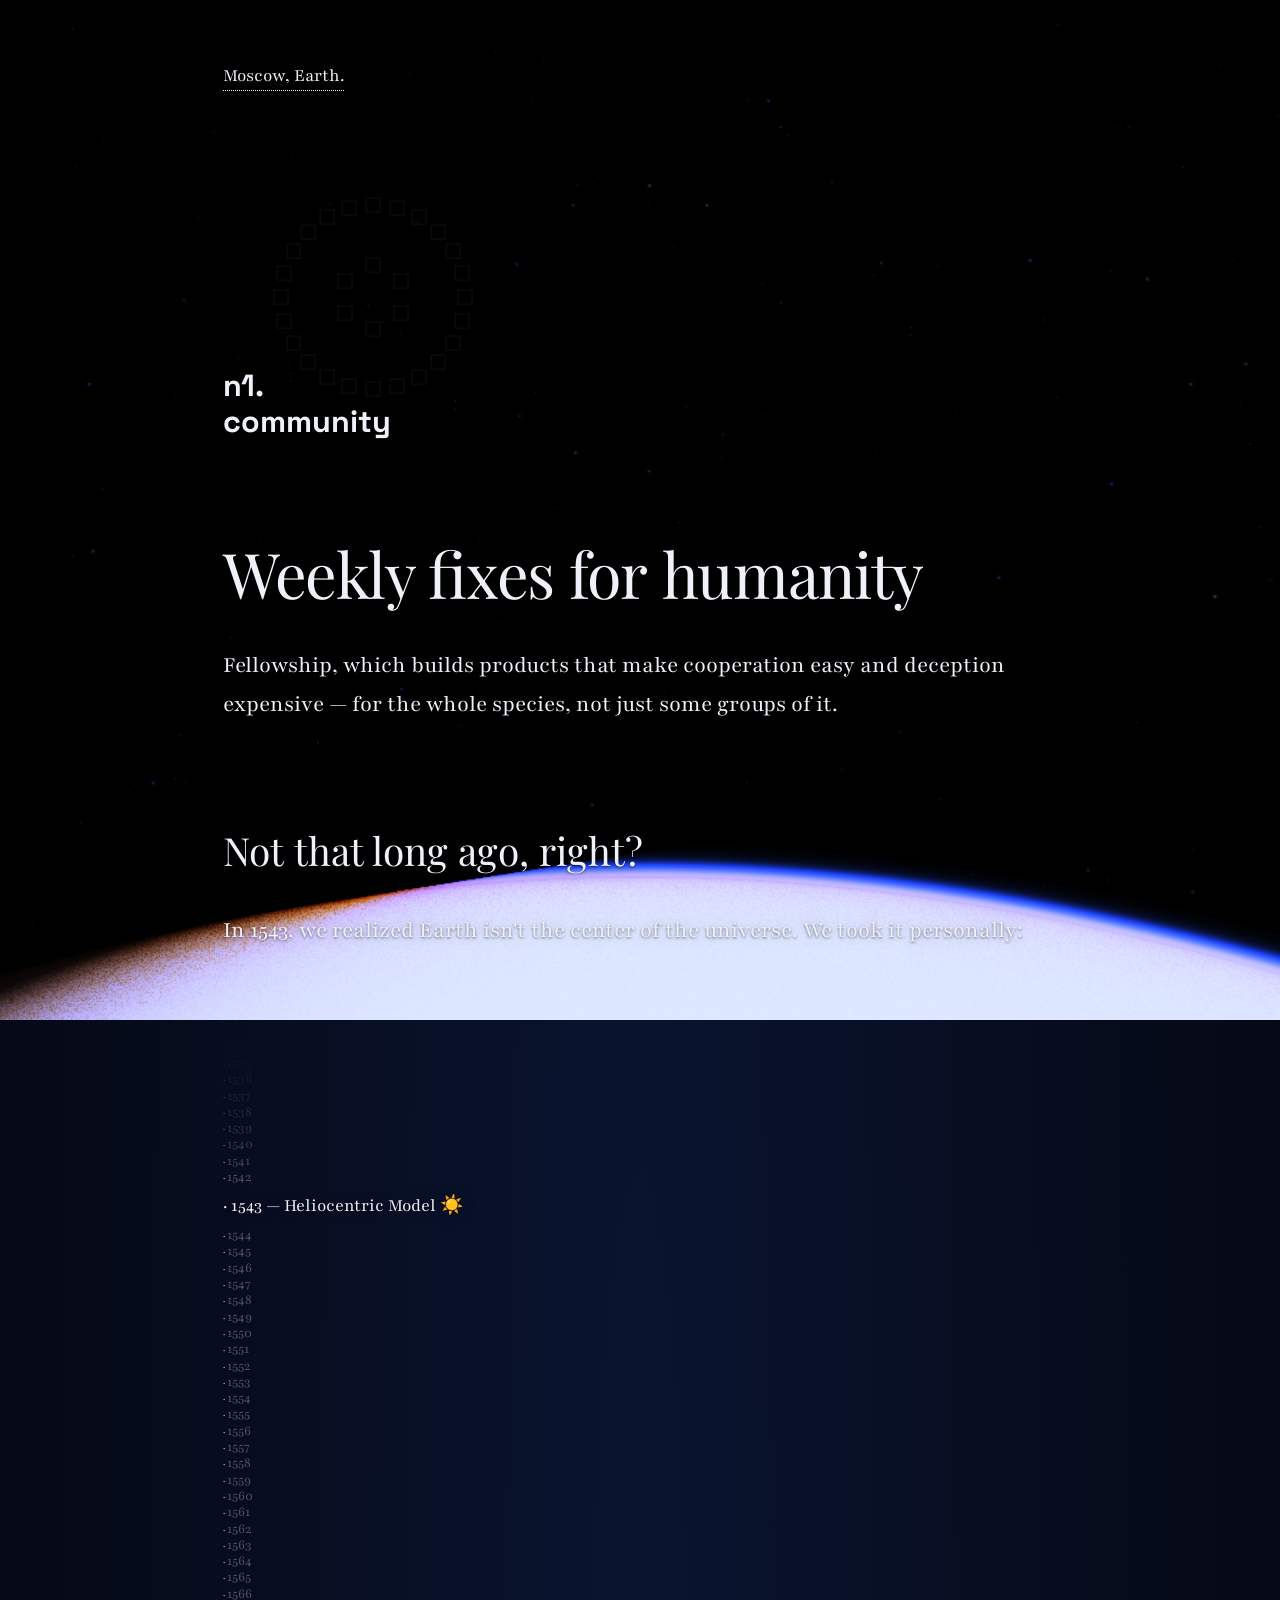
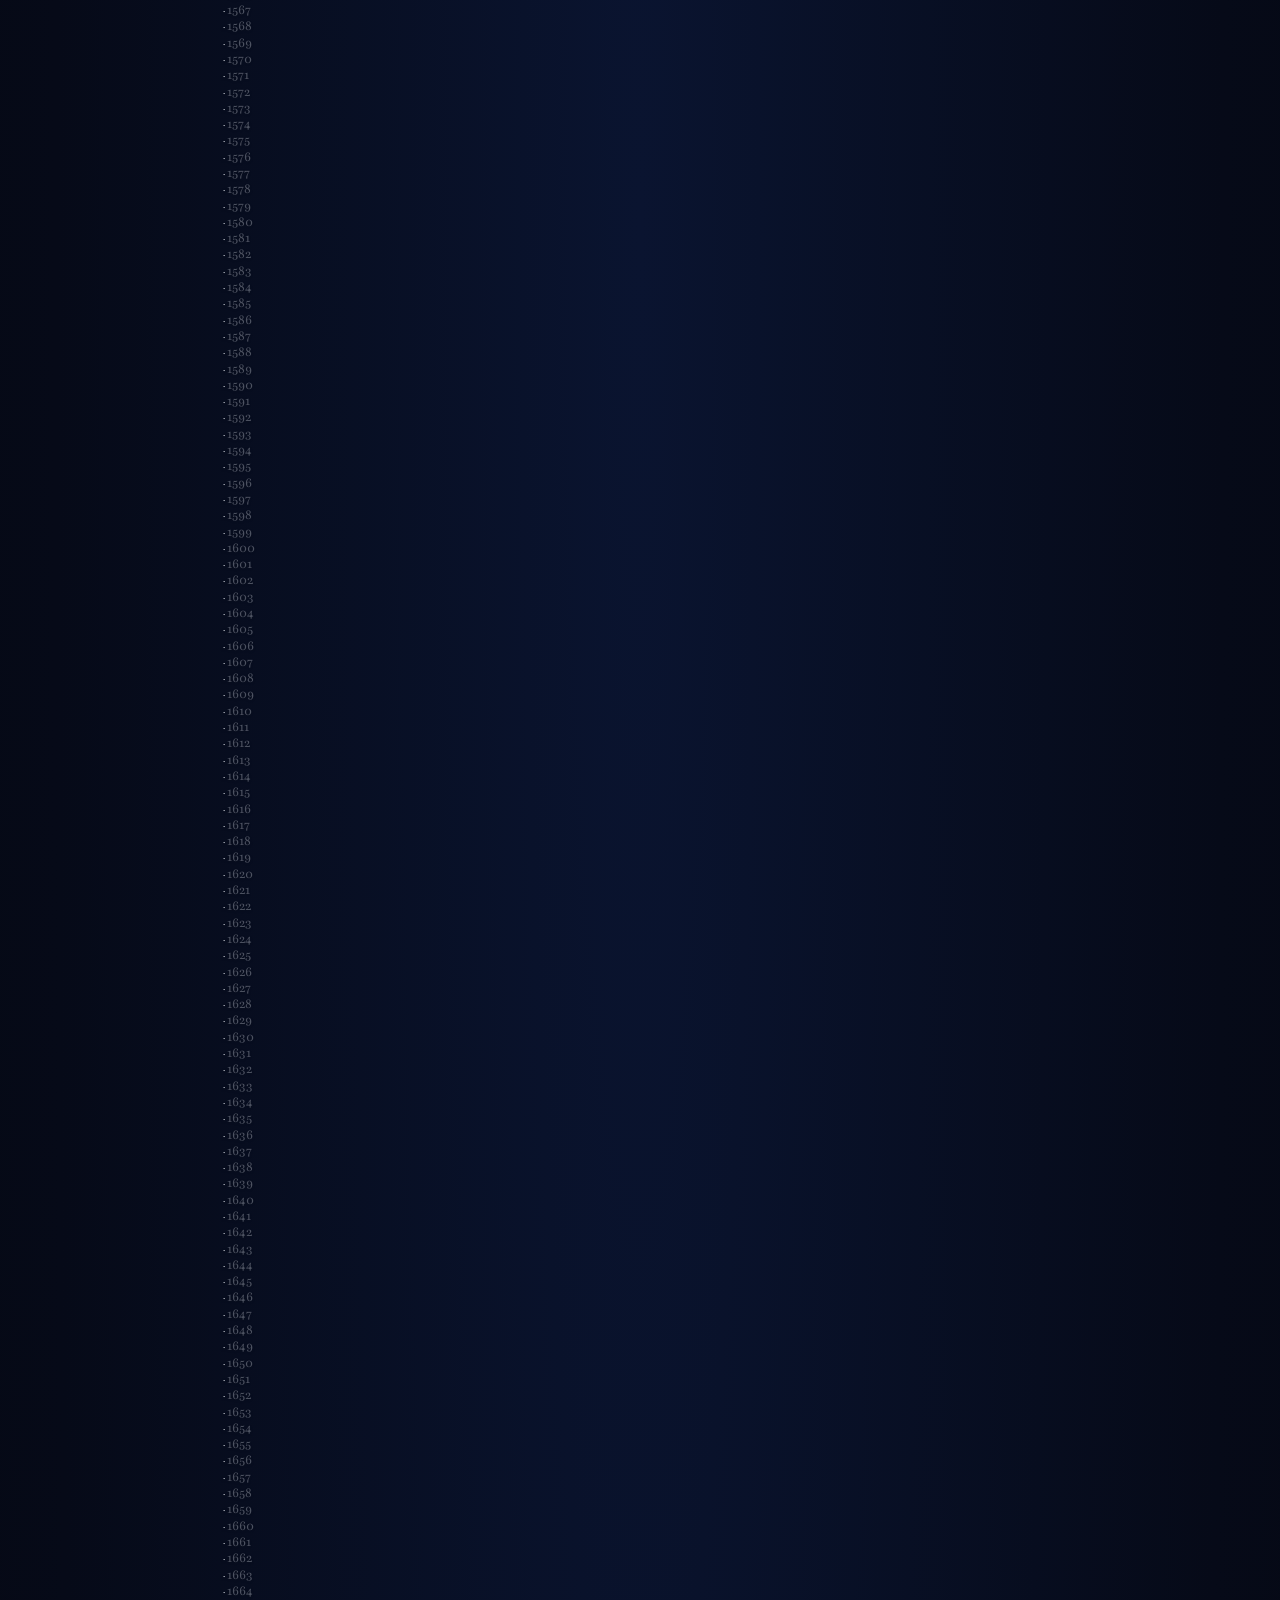
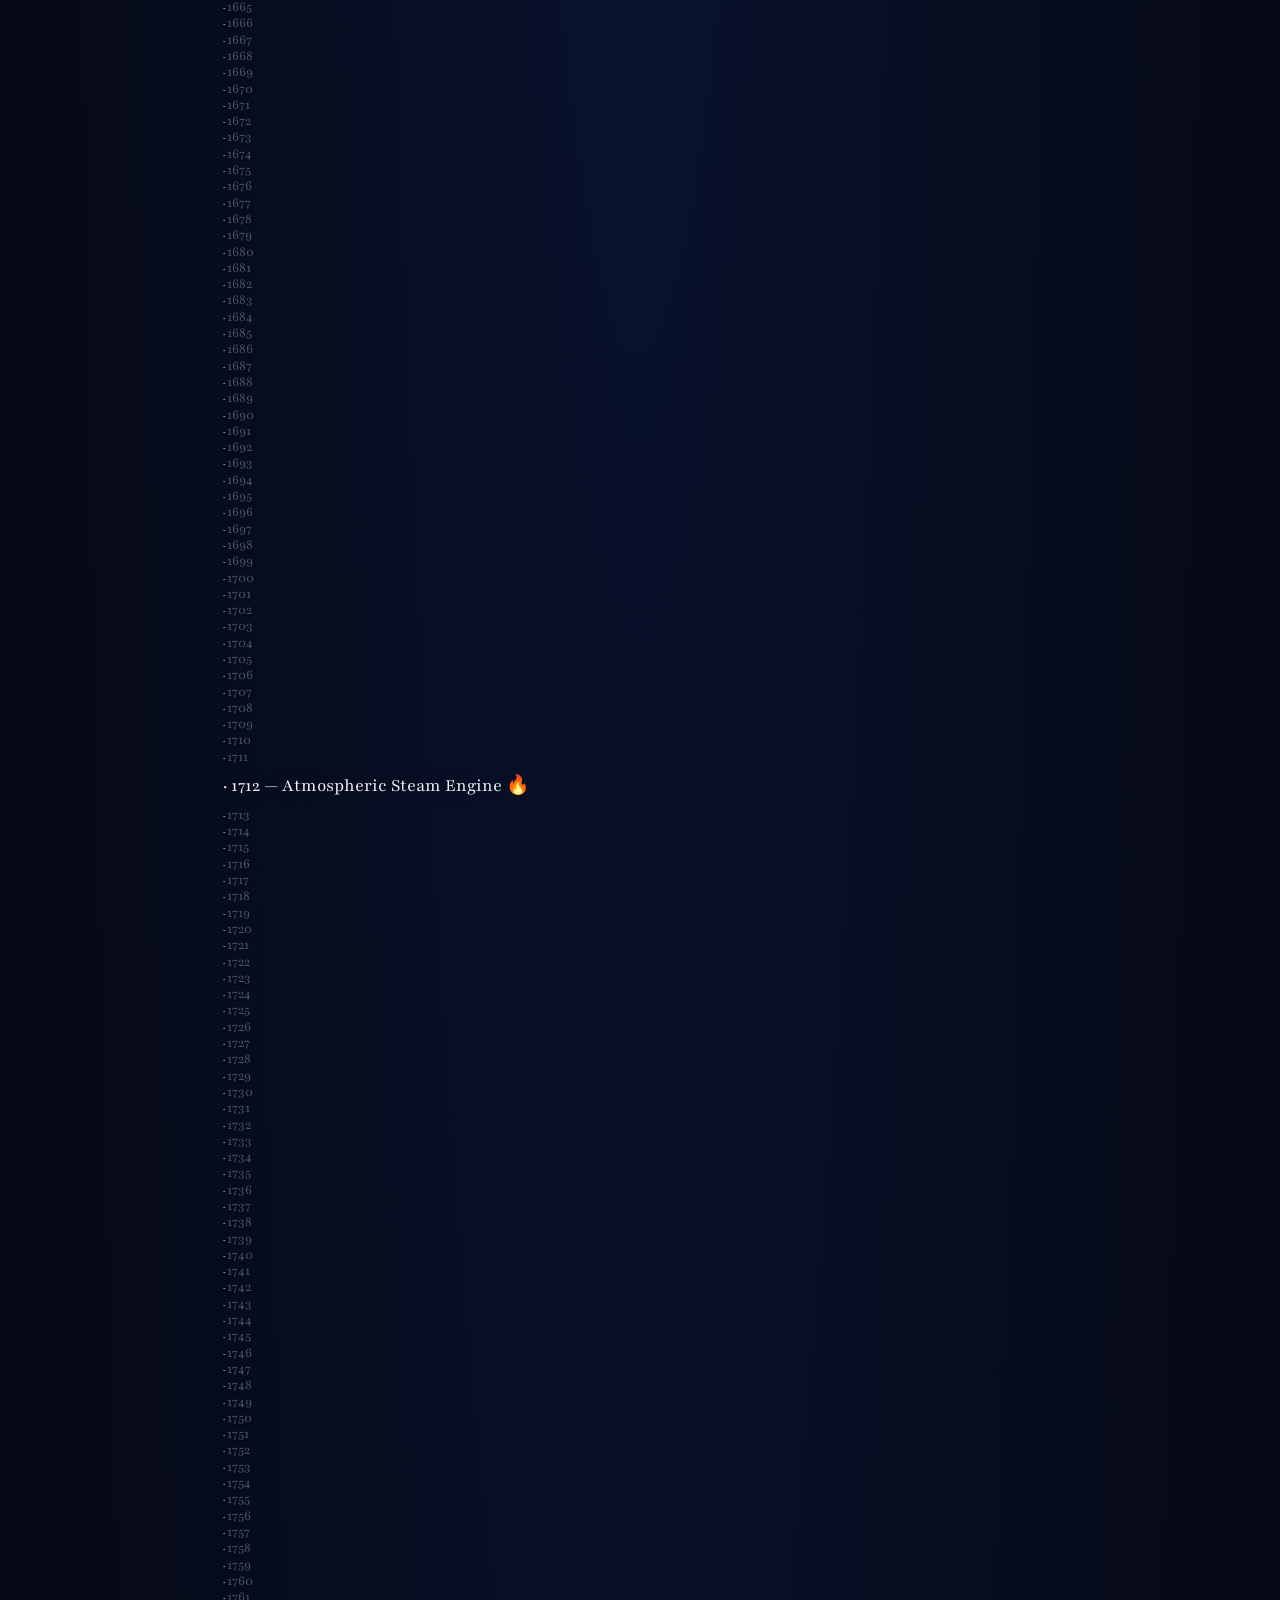
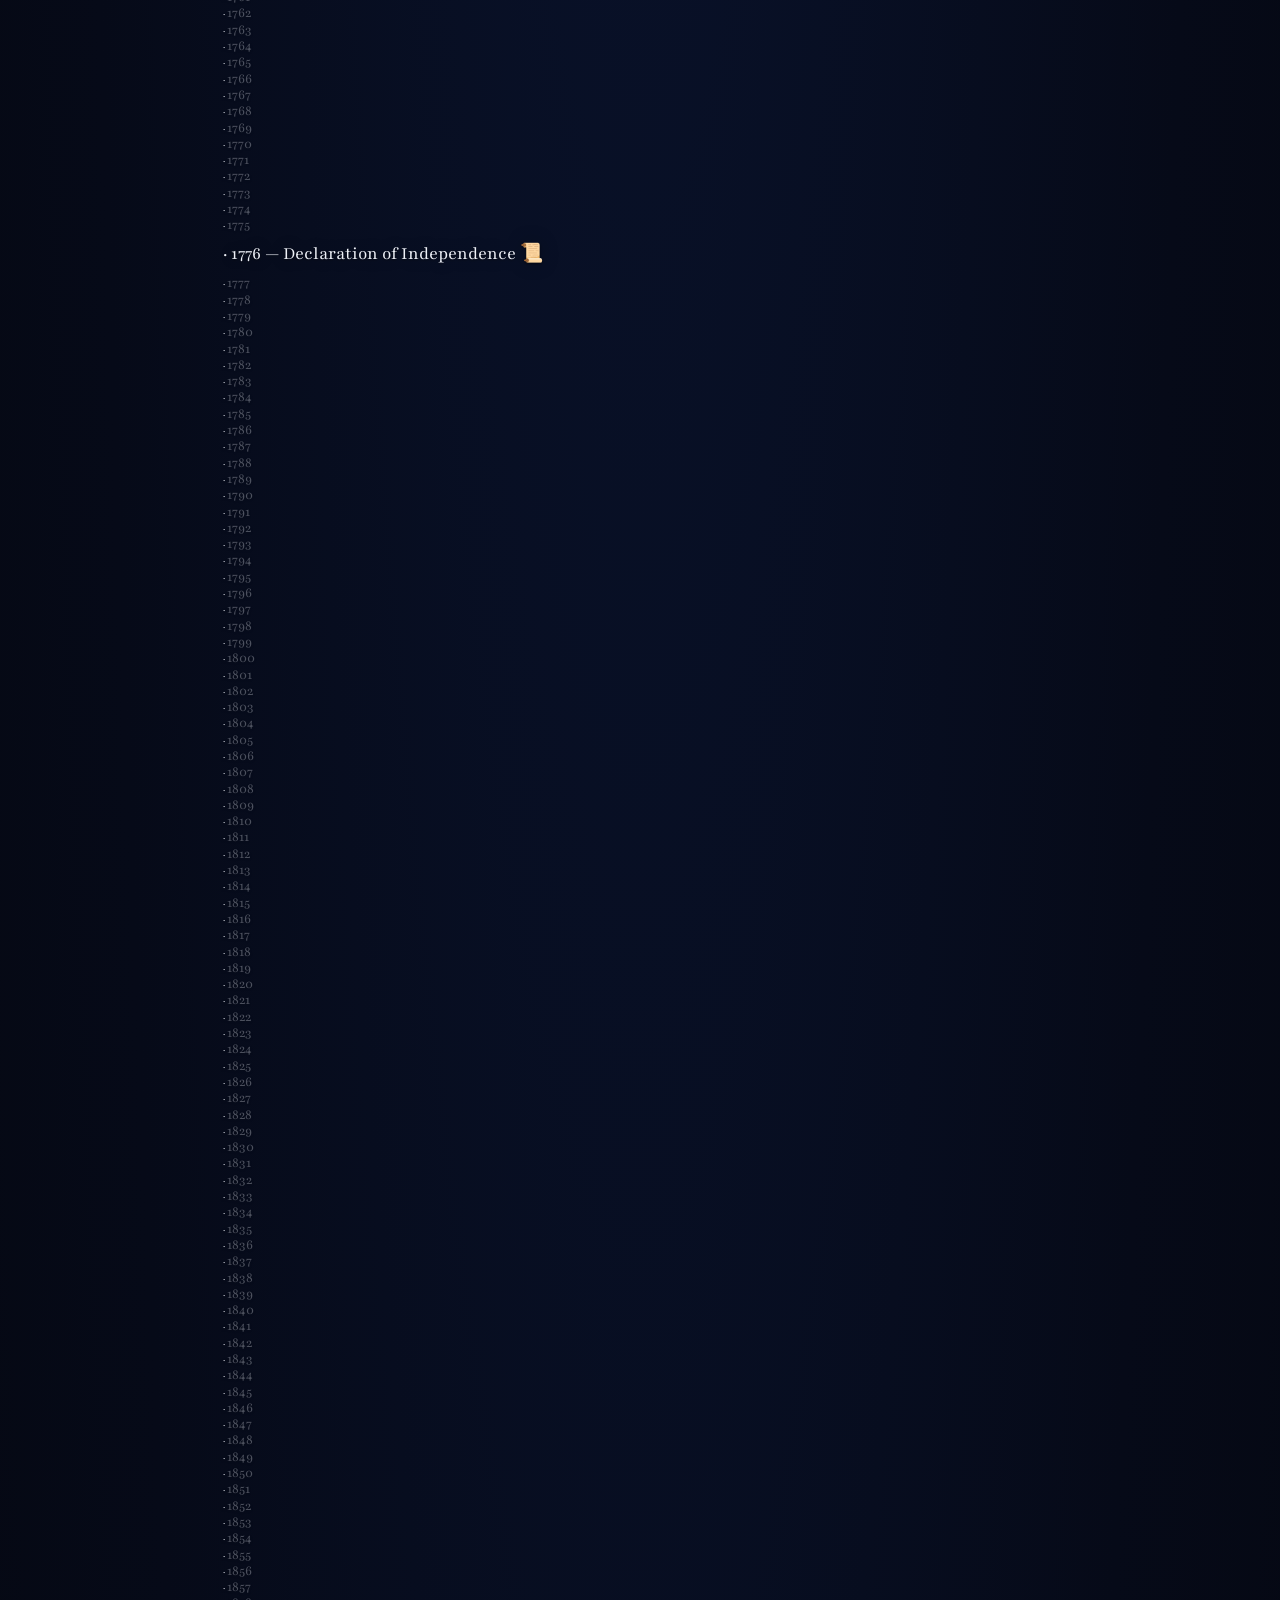
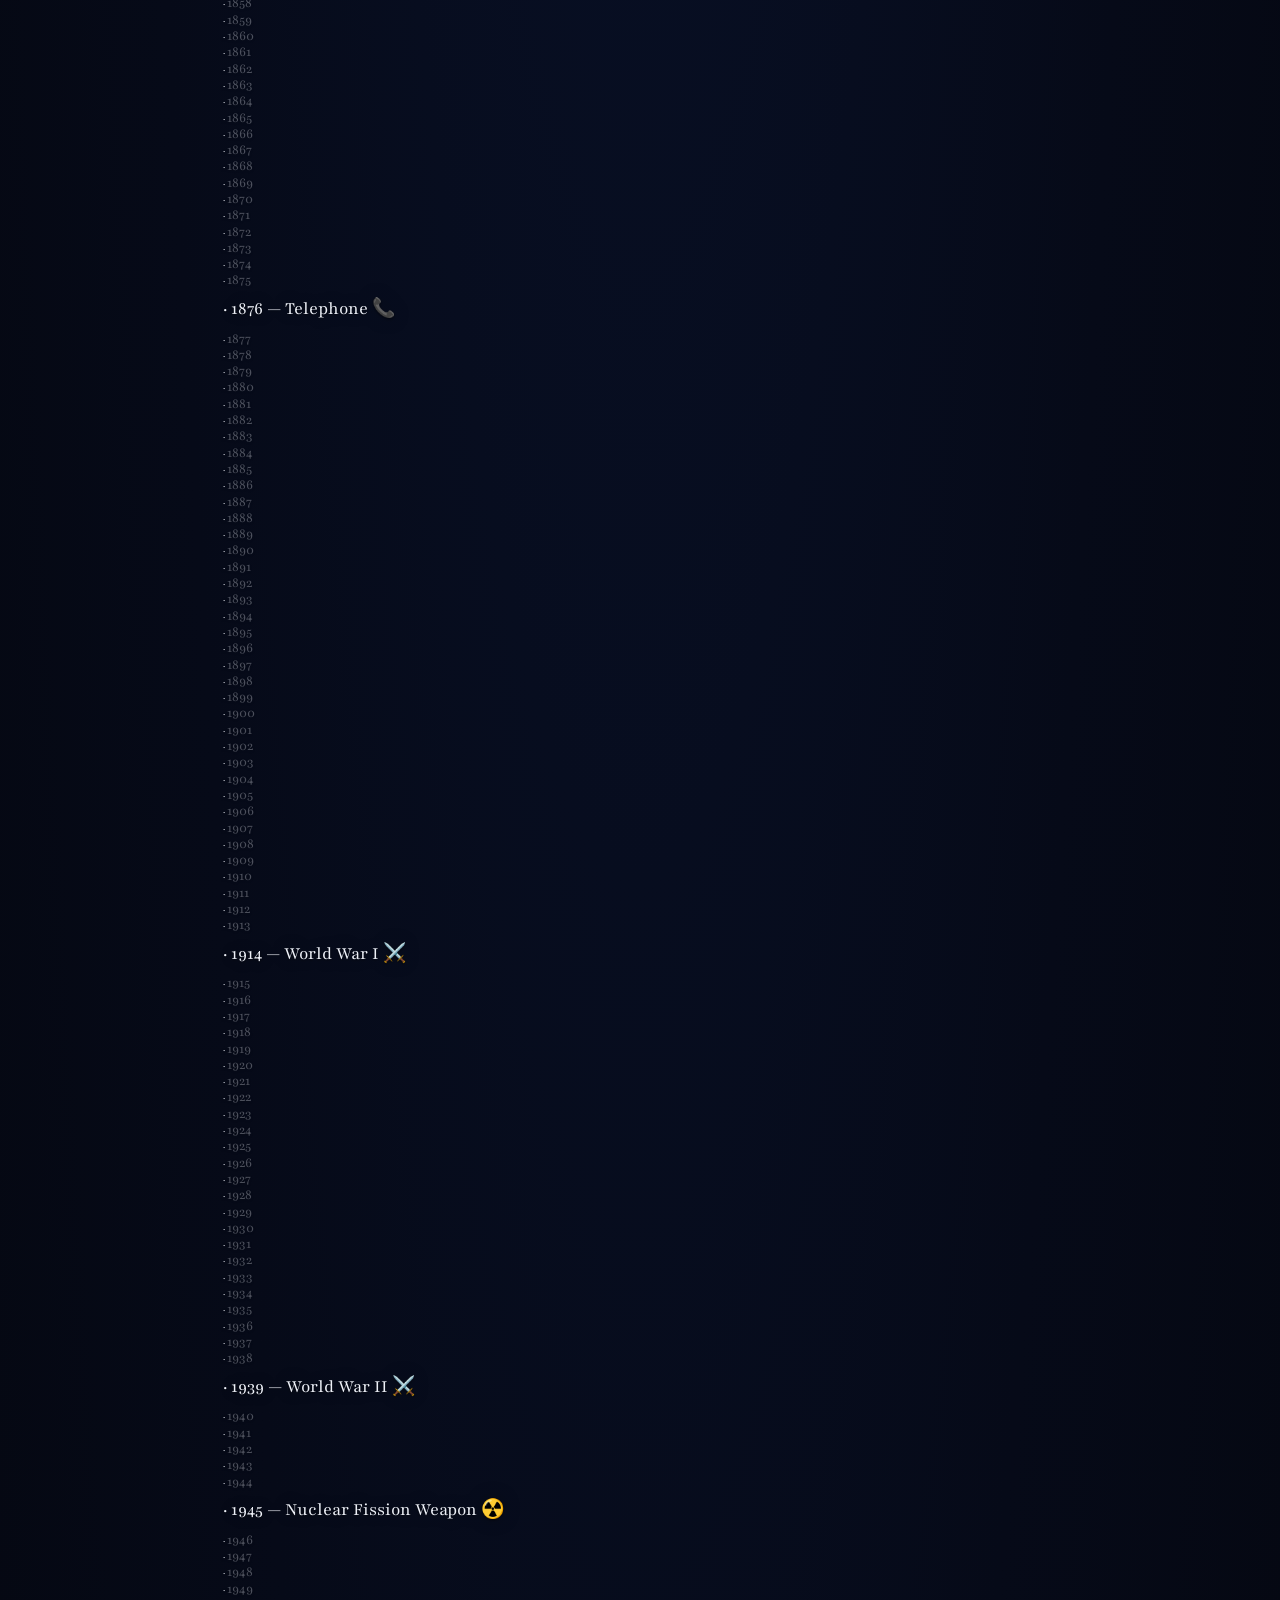
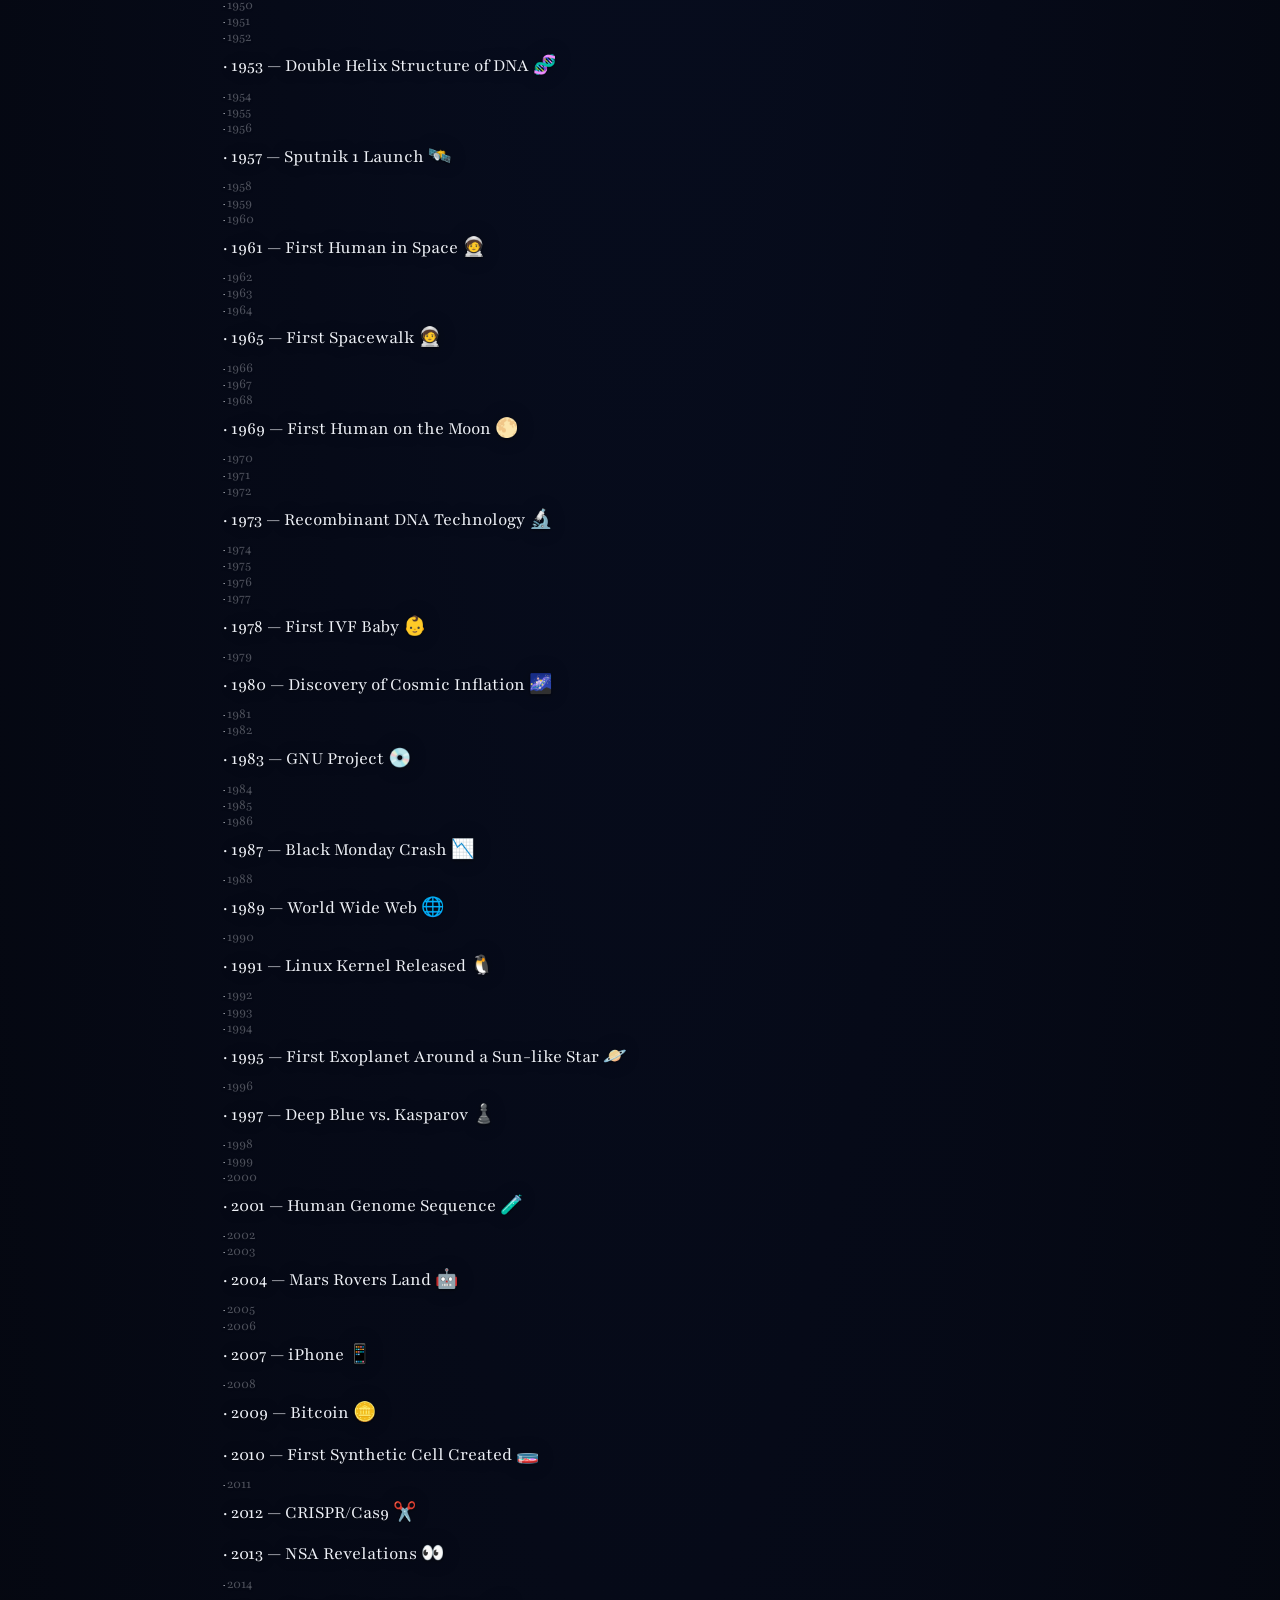
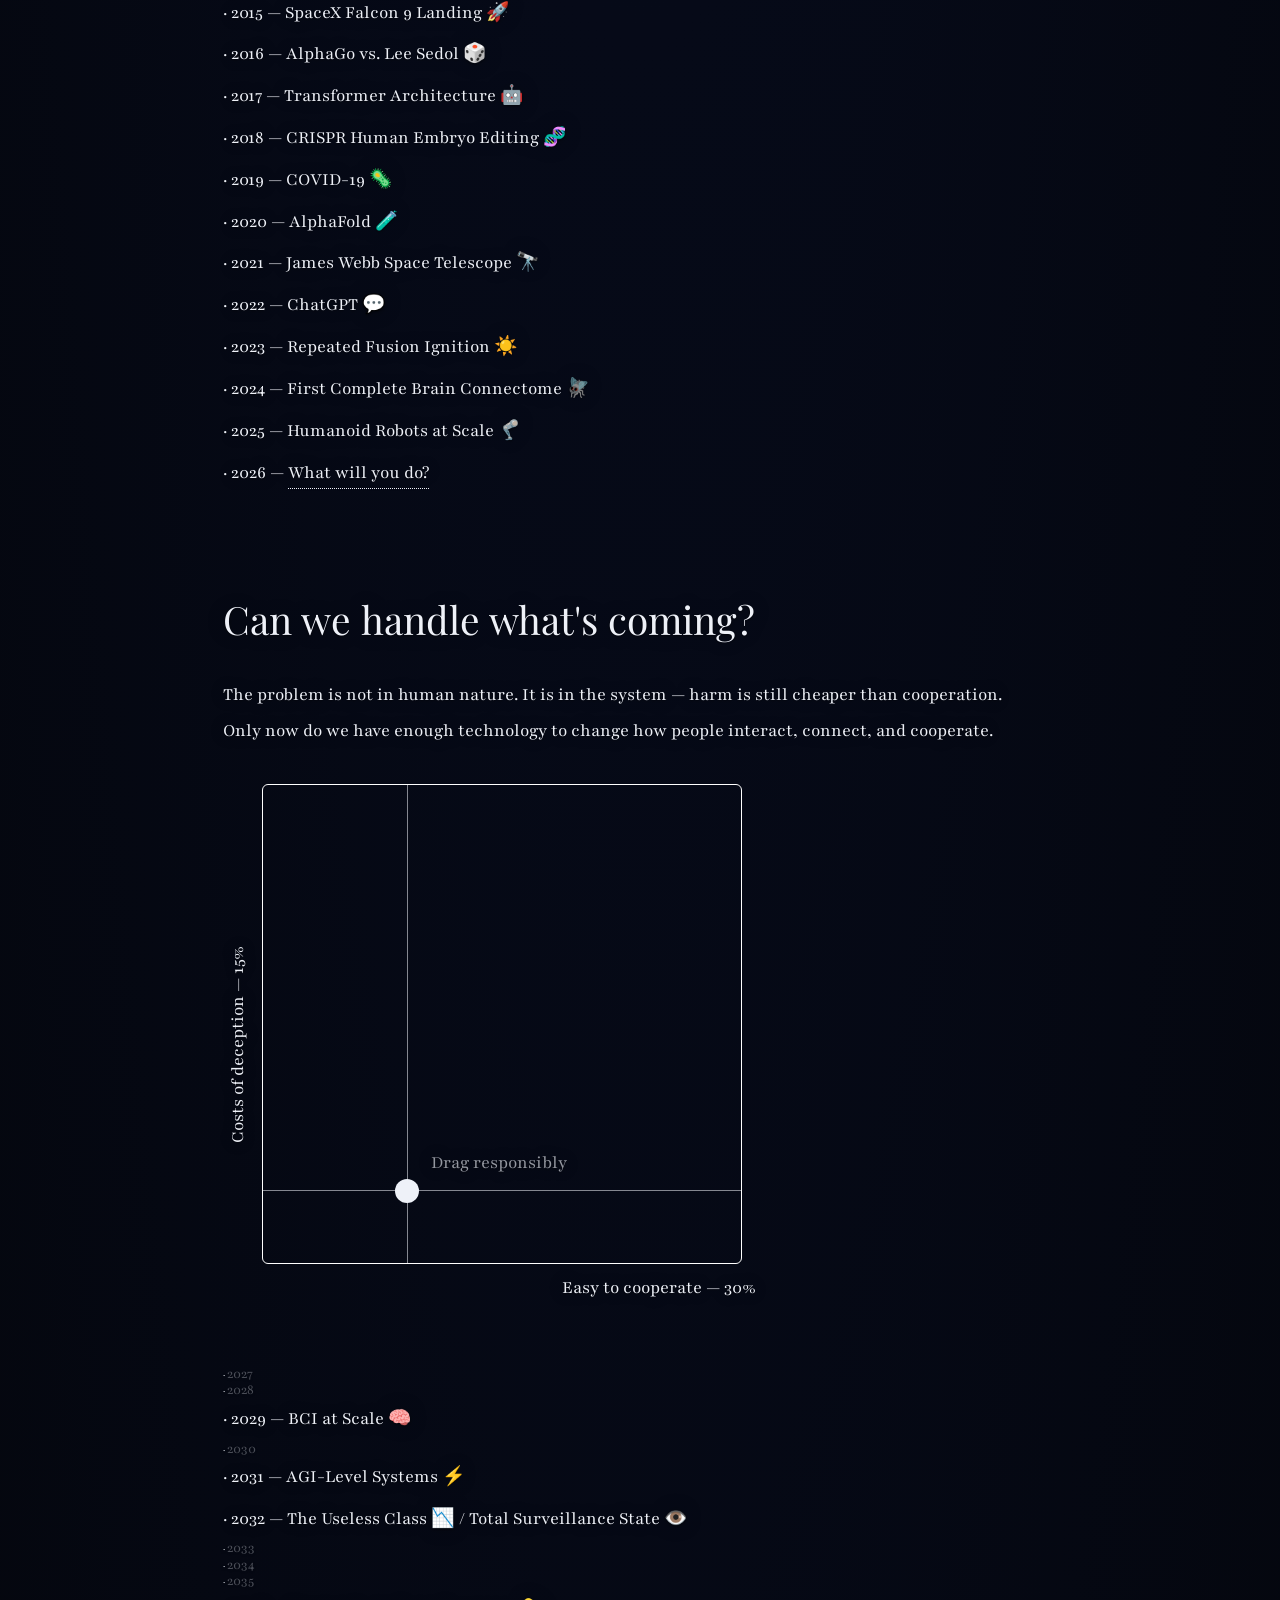
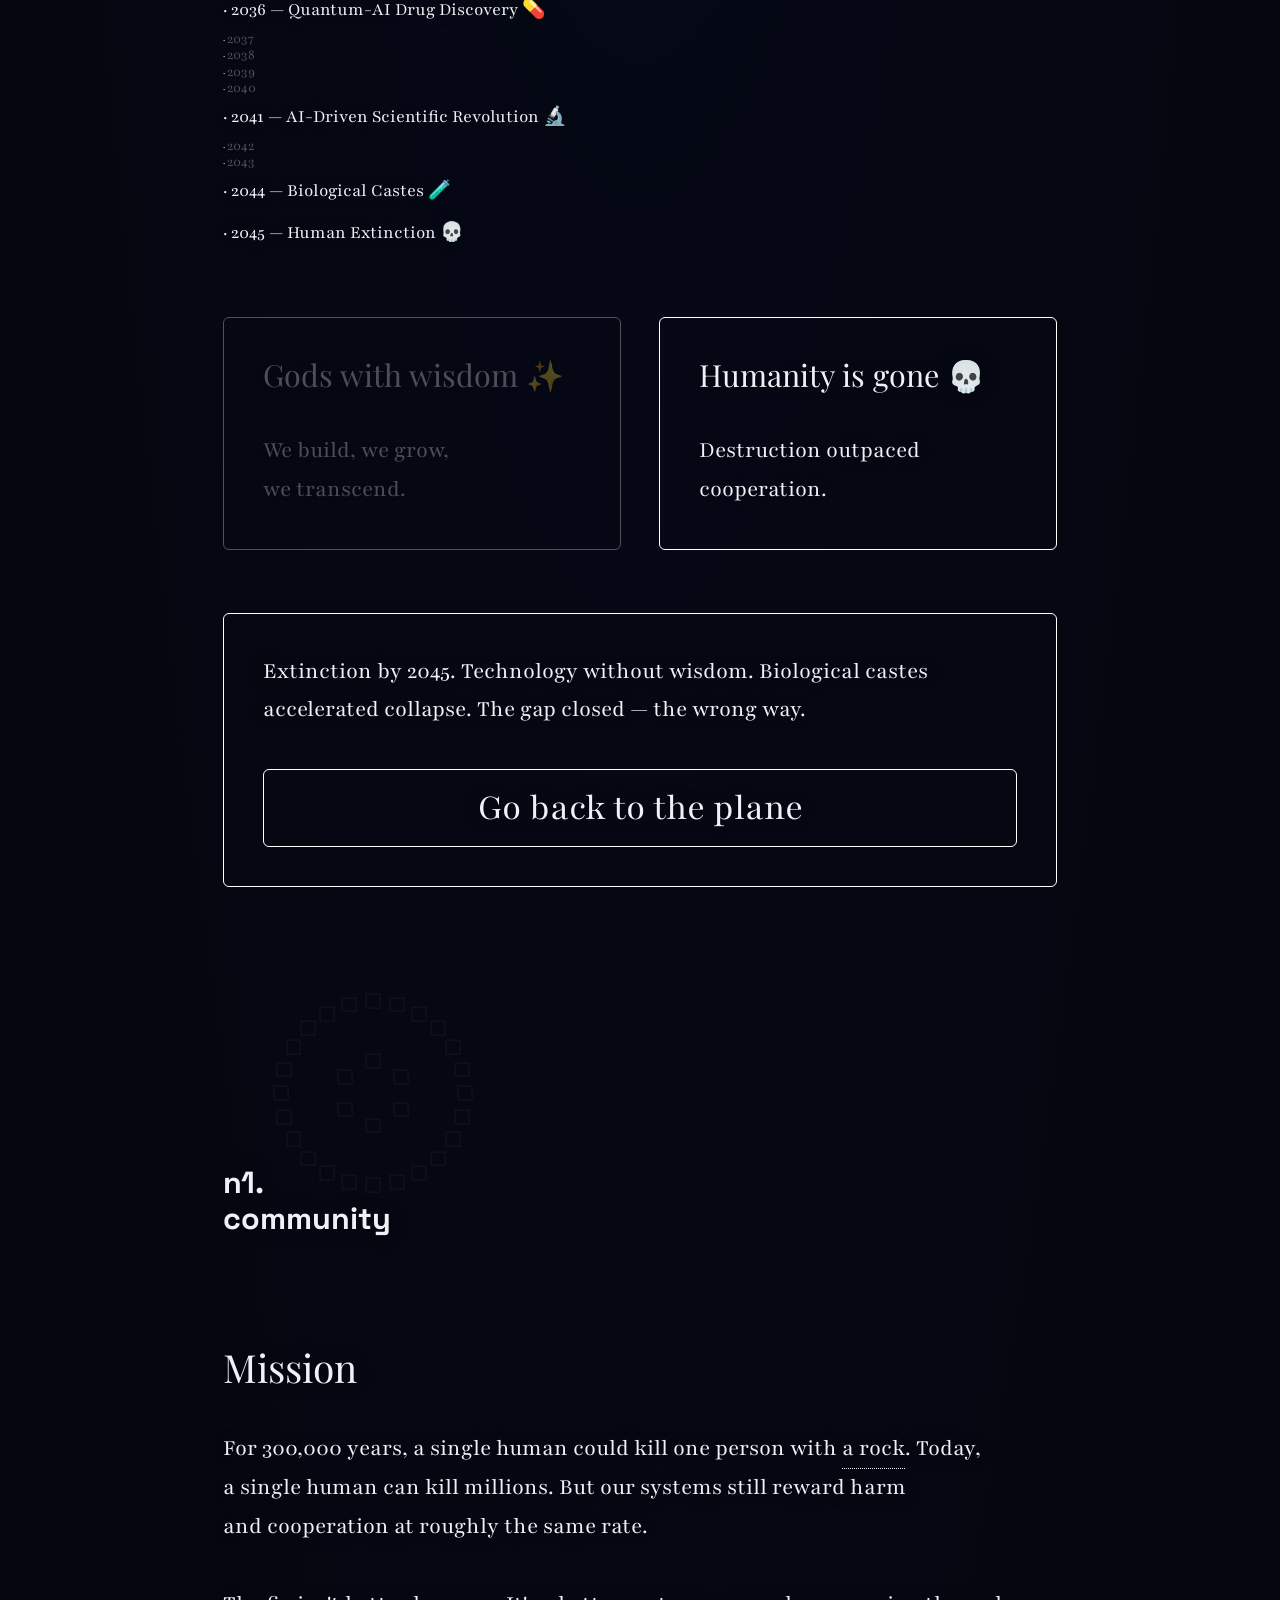
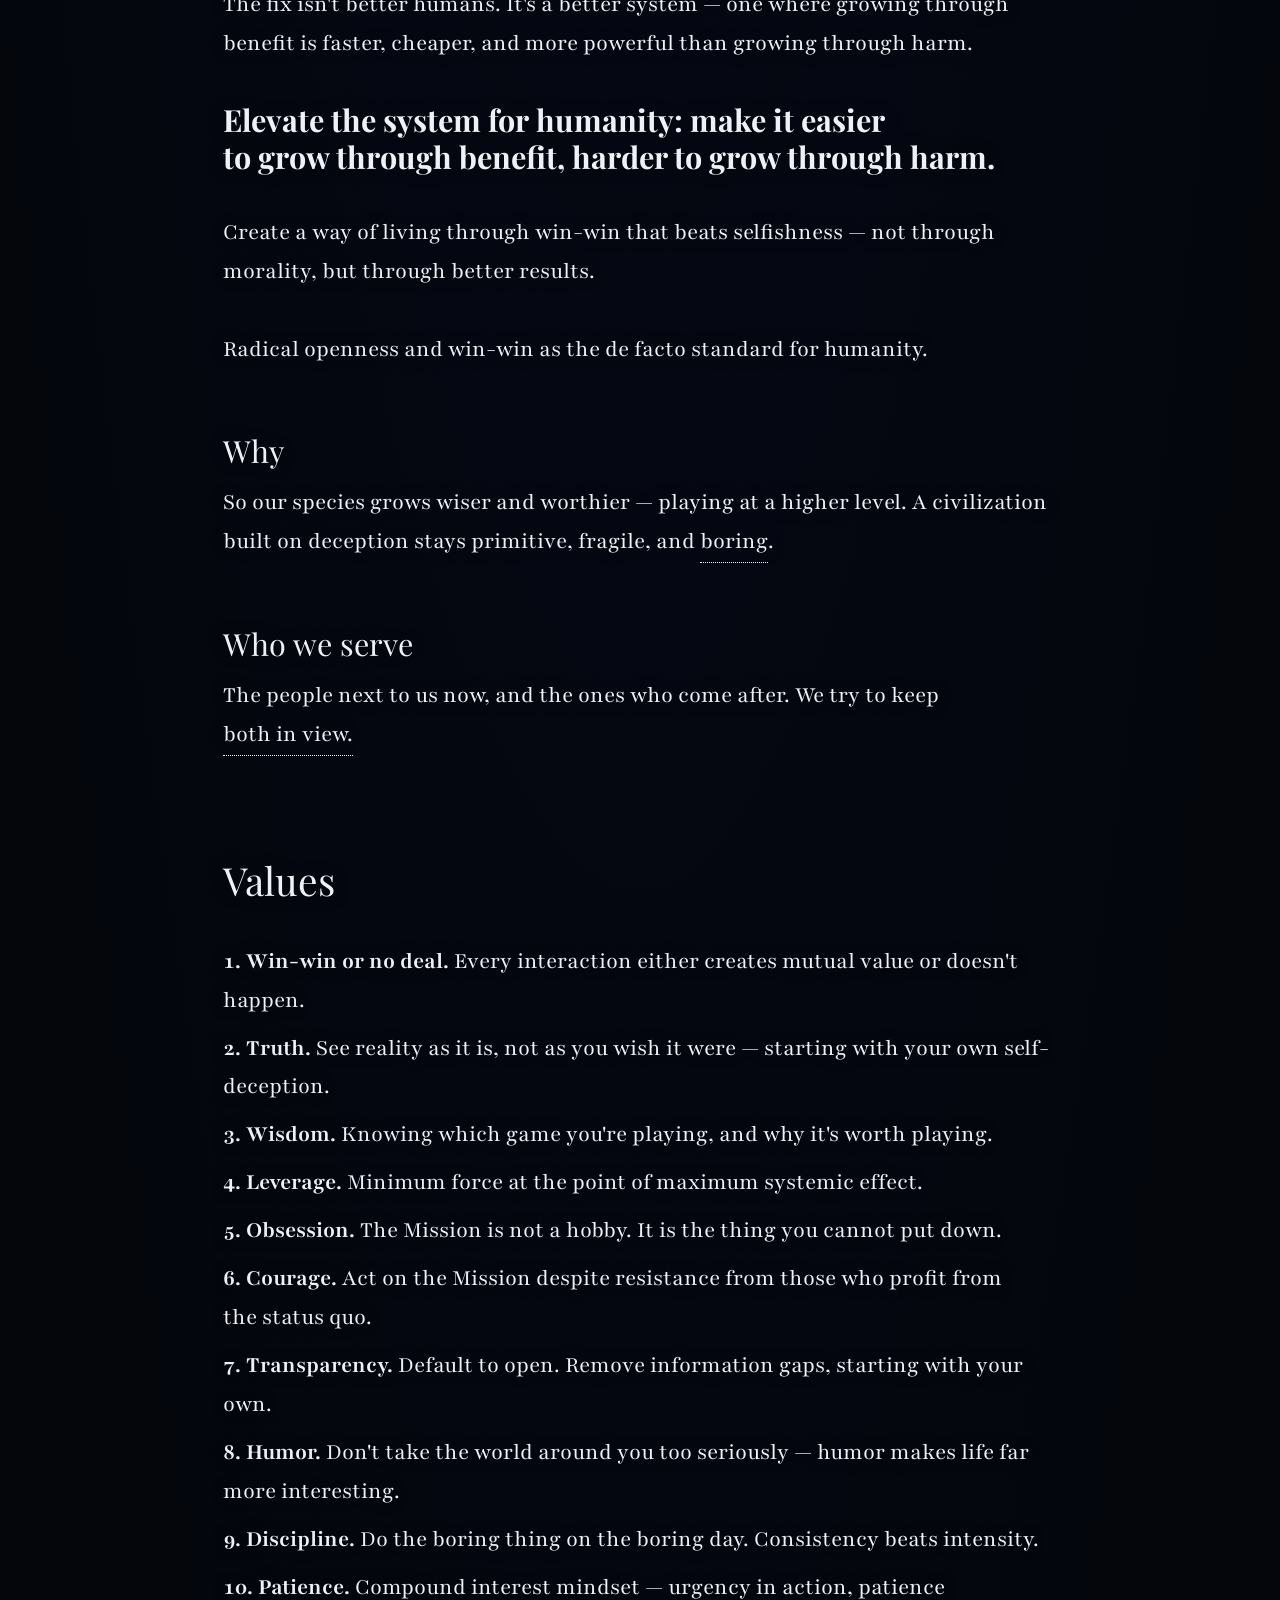
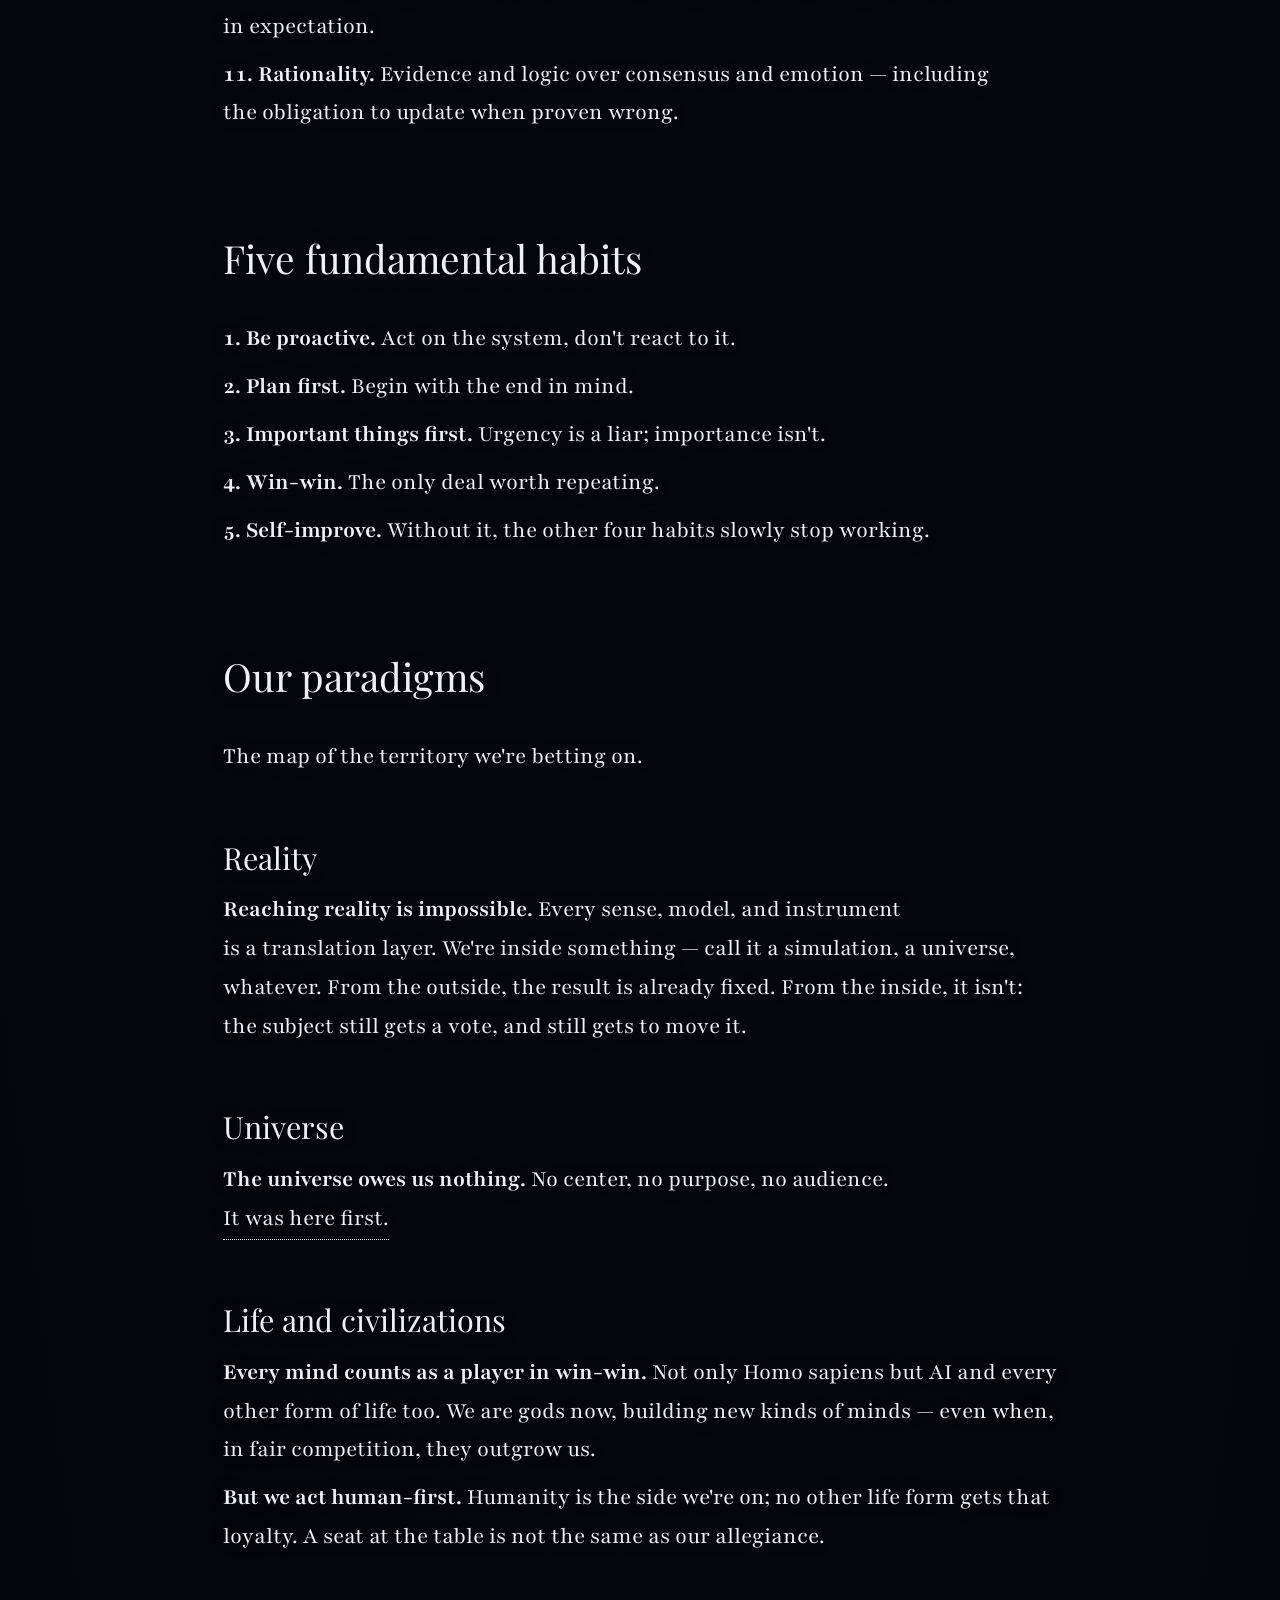
==== commit 900371f3: "." ====
--- a/index.html
+++ b/index.html
@@ -1317,7 +1317,8 @@
 </ul>
 <h3>Life and&nbsp;civilizations</h3>
 <ul>
-<li><strong>Every mind counts as&nbsp;a&nbsp;player in&nbsp;win-win.</strong> We&nbsp;are gods now, building new kinds of&nbsp;minds. Not&nbsp;only Homo sapiens but&nbsp;AI&nbsp;too — even when, in&nbsp;fair competition, it&nbsp;outgrows us.</li>
+<li><strong>Every mind counts as&nbsp;a&nbsp;player in&nbsp;win-win.</strong> Not&nbsp;only Homo sapiens but&nbsp;AI&nbsp;and&nbsp;every other form of&nbsp;life&nbsp;too. We&nbsp;are gods now, building new kinds of&nbsp;minds — even when, in&nbsp;fair competition, they outgrow us.</li>
+<li><strong>But&nbsp;we&nbsp;act human-first.</strong> Humanity is&nbsp;the&nbsp;side we're on; no&nbsp;other life form gets that loyalty. A&nbsp;seat at&nbsp;the&nbsp;table is&nbsp;not&nbsp;the&nbsp;same as&nbsp;our allegiance.</li>
 </ul>
 <h3>Meaning</h3>
 <ul>
@@ -1325,7 +1326,7 @@
 </ul>
 <h3>The&nbsp;human</h3>
 <ul>
-<li><strong>We&nbsp;are just biochemical algorithms</strong> — only physics and&nbsp;chemistry. Yet&nbsp;character is&nbsp;unique because of&nbsp;micro-anomalies: mutations from the&nbsp;default factory settings. Copy the&nbsp;brain faithfully and&nbsp;the&nbsp;same mind wakes up&nbsp;in&nbsp;the&nbsp;model. <strong>So&nbsp;personality is&nbsp;the&nbsp;deviation</strong> — a&nbsp;clean reset wouldn't heal you, it&nbsp;would <span class="tooltip" data-tip="The ship of Theseus, but the planks are neurons.">delete you</span>.</li>
+<li><strong>We&nbsp;are just biochemical algorithms</strong> — only physics and&nbsp;chemistry. Yet&nbsp;character is&nbsp;unique because of&nbsp;micro-anomalies: mutations from the&nbsp;default factory settings. Copy the&nbsp;brain faithfully and&nbsp;the&nbsp;same mind wakes up&nbsp;in&nbsp;the&nbsp;model. <strong>So&nbsp;personality is&nbsp;the&nbsp;deviation</strong> — a&nbsp;clean reset wouldn't heal you, it&nbsp;would delete you.</li>
 <li><strong>Art is&nbsp;your mindset, reflected back</strong> with its deviations from the&nbsp;norm intact.</li>
 </ul>
 <h3>Privacy</h3>
@@ -1389,7 +1390,7 @@
 
   <section id="participants">
     <h2>Participants</h2>
-    <p><strong>n1.member</strong> — an&nbsp;individual who absorbs the&nbsp;coordination cost no&nbsp;one else will, driven by&nbsp;a&nbsp;first-principles understanding that win-win isn't idealism but&nbsp;a&nbsp;superior strategy — in&nbsp;the&nbsp;interests of&nbsp;all humanity.</p>
+    <p><strong>n1.member</strong> — a&nbsp;human who thinks in&nbsp;the&nbsp;interests of&nbsp;all humanity, never just one group of&nbsp;it, and&nbsp;devotes their life to&nbsp;serving society. They absorb the&nbsp;coordination cost no&nbsp;one else will, driven by&nbsp;a&nbsp;first-principles preference for&nbsp;win-win.</p>
 <p><strong>Current status:</strong> early stage — we&nbsp;are assembling the&nbsp;founding core from scratch.</p>
 <p><strong>Language:</strong> day-to-day communication is&nbsp;mostly in&nbsp;Russian for&nbsp;now.</p>
 
@@ -1508,8 +1509,8 @@
     const float Rp   = 6371000.0;            // planet radius (m)
     const float Ra   = 6471000.0;            // atmosphere radius (m)
     const vec3  bR   = vec3(5.8e-6, 13.5e-6, 33.1e-6); // Rayleigh scattering
-    const vec3  bMs  = vec3(21e-6);          // Mie scattering
-    const vec3  bO   = vec3(3.426e-6, 8.298e-6, 0.356e-6); // ozone absorption
+    const vec3  bM   = vec3(3e-6);           // Mie scattering
+    const vec3  bO   = vec3(0.65e-6, 1.88e-6, 0.08e-6); // ozone absorption
     const float shR  = 8000.0;               // Rayleigh scale height
     const float shM  = 1200.0;               // Mie scale height
     const float g    = 0.76;                 // Mie anisotropy
@@ -1527,26 +1528,21 @@
       return vec2(-b - d, -b + d);
     }
 
-    float hash(vec2 p) {
-      p = fract(p * vec2(123.34, 456.21));
-      p += dot(p, p + 45.32);
-      return fract(p.x * p.y);
+    float hash13(vec3 p3) {
+      p3 = fract(p3 * 0.1031);
+      p3 += dot(p3, p3.zyx + 31.32);
+      return fract((p3.x + p3.y) * p3.z);
     }
     float vnoise(vec3 p) {
       vec3 i = floor(p); vec3 f = fract(p);
       f = f * f * (3.0 - 2.0 * f);
       vec2 e = vec2(0.0, 1.0);
-      float a = hash(i.xy + i.z * 57.0 + e.xx);
-      float b = hash(i.xy + i.z * 57.0 + e.yx);
-      float c = hash(i.xy + i.z * 57.0 + e.xy);
-      float d = hash(i.xy + i.z * 57.0 + e.yy);
-      float z0 = mix(mix(a, b, f.x), mix(c, d, f.x), f.y);
-      float a2 = hash(i.xy + (i.z + 1.0) * 57.0 + e.xx);
-      float b2 = hash(i.xy + (i.z + 1.0) * 57.0 + e.yx);
-      float c2 = hash(i.xy + (i.z + 1.0) * 57.0 + e.xy);
-      float d2 = hash(i.xy + (i.z + 1.0) * 57.0 + e.yy);
-      float z1 = mix(mix(a2, b2, f.x), mix(c2, d2, f.x), f.y);
-      return mix(z0, z1, f.z);
+      return mix(
+        mix(mix(hash13(i + e.xxx), hash13(i + e.yxx), f.x),
+            mix(hash13(i + e.xyx), hash13(i + e.yyx), f.x), f.y),
+        mix(mix(hash13(i + e.xxy), hash13(i + e.yxy), f.x),
+            mix(hash13(i + e.xyy), hash13(i + e.yyy), f.x), f.y),
+        f.z);
     }
     float fbm(vec3 p) {
       float s = 0.0, a = 0.5;
@@ -1554,13 +1550,6 @@
       return s;
     }
 
-    // ── Star field — direction-based, round & anti-aliased (no block artifacts).
-    //    Two depth layers + gentle twinkle, like the article's space view. ──
-    float hash13(vec3 p3) {
-      p3 = fract(p3 * 0.1031);
-      p3 += dot(p3, p3.zyx + 31.32);
-      return fract((p3.x + p3.y) * p3.z);
-    }
     // Iridescent "heaven" palette. A cosine palette (Inigo Quilez form) tuned
     // for ethereal jewel tones — luminous teal → cyan → periwinkle → violet →
     // rose → gold — never muddy. High bias (a) keeps every hue bright and
@@ -1605,10 +1594,10 @@
 
     float luma(vec3 c) { return dot(c, vec3(0.2126, 0.7152, 0.0722)); }
 
-    // Filmic-ish tone map + gamma: physical radiance → display 0..1.
+    // ACES filmic (Narkowicz fit) + gamma: physical radiance → display 0..1.
     vec3 tonemap(vec3 c) {
-      c = vec3(1.0) - exp(-c * 1.3);
-      return pow(c, vec3(1.0 / 2.2));
+      c = (c * (2.51 * c + 0.03)) / (c * (2.43 * c + 0.59) + 0.14);
+      return pow(clamp(c, 0.0, 1.0), vec3(1.0 / 2.2));
     }
 
     // ── One composite for both themes (uLight blends between them) ──────────
@@ -1663,22 +1652,20 @@
       return mix(darkOut, lightOut, uLight);
     }
 
+    // extinction per metre at altitude h (scattering + absorption)
+    vec3 extinction(float h) {
+      return bR * density(h, shR) + bM * uHaze * density(h, shM) + bO * ozone(h);
+    }
+
     // optical depth from a point toward the sun (light march); false if shadowed
     bool lightOD(vec3 p, vec3 sun, out vec3 od) {
-      vec2 pl = rsi(p, sun, Rp);
-      if (pl.x > 0.0) { od = vec3(1e9); return false; } // planet blocks the sun
-      vec2 a = rsi(p, sun, Ra);
-      float dt = a.y / float(LIGHT);
-      float odR = 0.0, odM = 0.0, odO = 0.0, t = 0.0;
+      od = vec3(0.0);
+      if (rsi(p, sun, Rp).x > 0.0) return false; // planet blocks the sun
+      float dt = rsi(p, sun, Ra).y / float(LIGHT);
       for (int i = 0; i < LIGHT; i++) {
-        vec3 s = p + sun * (t + dt * 0.5);
-        float h = length(s) - Rp;
-        odR += density(h, shR) * dt;
-        odM += density(h, shM) * dt;
-        odO += ozone(h) * dt;
-        t += dt;
+        vec3 s = p + sun * (float(i) + 0.5) * dt;
+        od += extinction(length(s) - Rp) * dt;
       }
-      od = bR * odR + bMs * uHaze * 1.1 * odM + bO * odO;
       return true;
     }
 
@@ -1719,7 +1706,7 @@
       float tStart = max(atm.x, 0.0);
       float tEnd   = hitPlanet ? pl.x : atm.y;
       float dt     = max(tEnd - tStart, 0.0) / float(PRIMARY);
-      float jit    = hash(gl_FragCoord.xy); // static dither — removes step banding
+      float jit    = hash13(vec3(gl_FragCoord.xy, 7.0)); // static dither — removes step banding
 
       vec3 totR = vec3(0.0), totM = vec3(0.0);
       vec3 odV  = vec3(0.0); // accumulated view optical depth (surface attenuation)
@@ -1729,8 +1716,7 @@
         float h = length(p) - Rp;
         float dR = density(h, shR) * dt;
         float dM = density(h, shM) * dt;
-        float dO = ozone(h) * dt;
-        odV += bR * dR + bMs * uHaze * 1.1 * dM + bO * dO;
+        odV += extinction(h) * dt;
         vec3 lod;
         if (lightOD(p, sun, lod)) {
           vec3 tr = exp(-(odV + lod));
@@ -1746,7 +1732,7 @@
       float pM = 3.0 / (8.0 * PI) * ((1.0 - gg) * (1.0 + mu * mu)) /
                  ((2.0 + gg) * pow(max(1.0 + gg - 2.0 * g * mu, 1e-4), 1.5));
 
-      color = iSun * (pR * bR * totR + pM * bMs * uHaze * totM);
+      color = iSun * (pR * bR * totR + pM * bM * uHaze * totM);
 
       // ── planet surface, seen through the atmosphere ──
       if (hitPlanet) {
@@ -1947,7 +1933,8 @@
       var rate = healthTarget > cur.health ? 0.045 : 0.012;
       cur.health = lerp(cur.health, healthTarget, rate);
       cur.alt    = lerp(cur.alt, scrollP, 0.05);
-      cur.haze   = lerp(cur.haze, 1.0 + (1.0 - cur.health) * 2.2, 0.04);
+      // bM is the article's clean-sky value; harm scales it up to ~7x (hazy).
+      cur.haze   = lerp(cur.haze, 1.0 + (1.0 - cur.health) * 6.0, 0.04);
       cur.city   = lerp(cur.city, Math.max(0, benefit - 0.15), 0.03);
       cur.px     = lerp(cur.px, px, 0.04);
       cur.py     = lerp(cur.py, py, 0.04);
--- a/static/style.css
+++ b/static/style.css
@@ -1,2 +1,2 @@
 /*! tailwindcss v4.2.2 | MIT License | https://tailwindcss.com */
-@layer properties{@supports (((-webkit-hyphens:none)) and (not (margin-trim:inline))) or ((-moz-orient:inline) and (not (color:rgb(from red r g b)))){*,:before,:after,::backdrop{--tw-rotate-x:initial;--tw-rotate-y:initial;--tw-rotate-z:initial;--tw-skew-x:initial;--tw-skew-y:initial;--tw-border-style:solid;--tw-shadow:0 0 #0000;--tw-shadow-color:initial;--tw-shadow-alpha:100%;--tw-inset-shadow:0 0 #0000;--tw-inset-shadow-color:initial;--tw-inset-shadow-alpha:100%;--tw-ring-color:initial;--tw-ring-shadow:0 0 #0000;--tw-inset-ring-color:initial;--tw-inset-ring-shadow:0 0 #0000;--tw-ring-inset:initial;--tw-ring-offset-width:0px;--tw-ring-offset-color:#fff;--tw-ring-offset-shadow:0 0 #0000;--tw-outline-style:solid;--tw-ease:initial}}}@layer theme{:root,:host{--font-sans:ui-sans-serif, system-ui, sans-serif, "Apple Color Emoji", "Segoe UI Emoji", "Segoe UI Symbol", "Noto Color Emoji";--font-mono:ui-monospace, SFMono-Regular, Menlo, Monaco, Consolas, "Liberation Mono", "Courier New", monospace;--spacing:.25rem;--text-sm:.875rem;--text-sm--line-height:calc(1.25 / .875);--ease-out:cubic-bezier(0, 0, .2, 1);--ease-in-out:cubic-bezier(.4, 0, .2, 1);--default-transition-duration:.15s;--default-transition-timing-function:cubic-bezier(.4, 0, .2, 1);--default-font-family:var(--font-sans);--default-mono-font-family:var(--font-mono)}}@layer base{*,:after,:before,::backdrop{box-sizing:border-box;border:0 solid;margin:0;padding:0}::file-selector-button{box-sizing:border-box;border:0 solid;margin:0;padding:0}html,:host{-webkit-text-size-adjust:100%;tab-size:4;line-height:1.5;font-family:var(--default-font-family,ui-sans-serif, system-ui, sans-serif, "Apple Color Emoji", "Segoe UI Emoji", "Segoe UI Symbol", "Noto Color Emoji");font-feature-settings:var(--default-font-feature-settings,normal);font-variation-settings:var(--default-font-variation-settings,normal);-webkit-tap-highlight-color:transparent}hr{height:0;color:inherit;border-top-width:1px}abbr:where([title]){-webkit-text-decoration:underline dotted;text-decoration:underline dotted}h1,h2,h3,h4,h5,h6{font-size:inherit;font-weight:inherit}a{color:inherit;-webkit-text-decoration:inherit;-webkit-text-decoration:inherit;-webkit-text-decoration:inherit;text-decoration:inherit}b,strong{font-weight:bolder}code,kbd,samp,pre{font-family:var(--default-mono-font-family,ui-monospace, SFMono-Regular, Menlo, Monaco, Consolas, "Liberation Mono", "Courier New", monospace);font-feature-settings:var(--default-mono-font-feature-settings,normal);font-variation-settings:var(--default-mono-font-variation-settings,normal);font-size:1em}small{font-size:80%}sub,sup{vertical-align:baseline;font-size:75%;line-height:0;position:relative}sub{bottom:-.25em}sup{top:-.5em}table{text-indent:0;border-color:inherit;border-collapse:collapse}:-moz-focusring{outline:auto}progress{vertical-align:baseline}summary{display:list-item}ol,ul,menu{list-style:none}img,svg,video,canvas,audio,iframe,embed,object{vertical-align:middle;display:block}img,video{max-width:100%;height:auto}button,input,select,optgroup,textarea{font:inherit;font-feature-settings:inherit;font-variation-settings:inherit;letter-spacing:inherit;color:inherit;opacity:1;background-color:#0000;border-radius:0}::file-selector-button{font:inherit;font-feature-settings:inherit;font-variation-settings:inherit;letter-spacing:inherit;color:inherit;opacity:1;background-color:#0000;border-radius:0}:where(select:is([multiple],[size])) optgroup{font-weight:bolder}:where(select:is([multiple],[size])) optgroup option{padding-inline-start:20px}::file-selector-button{margin-inline-end:4px}::placeholder{opacity:1}@supports (not ((-webkit-appearance:-apple-pay-button))) or (contain-intrinsic-size:1px){::placeholder{color:currentColor}@supports (color:color-mix(in lab, red, red)){::placeholder{color:color-mix(in oklab, currentcolor 50%, transparent)}}}textarea{resize:vertical}::-webkit-search-decoration{-webkit-appearance:none}::-webkit-date-and-time-value{min-height:1lh;text-align:inherit}::-webkit-datetime-edit{display:inline-flex}::-webkit-datetime-edit-fields-wrapper{padding:0}::-webkit-datetime-edit{padding-block:0}::-webkit-datetime-edit-year-field{padding-block:0}::-webkit-datetime-edit-month-field{padding-block:0}::-webkit-datetime-edit-day-field{padding-block:0}::-webkit-datetime-edit-hour-field{padding-block:0}::-webkit-datetime-edit-minute-field{padding-block:0}::-webkit-datetime-edit-second-field{padding-block:0}::-webkit-datetime-edit-millisecond-field{padding-block:0}::-webkit-datetime-edit-meridiem-field{padding-block:0}::-webkit-calendar-picker-indicator{line-height:1}:-moz-ui-invalid{box-shadow:none}button,input:where([type=button],[type=reset],[type=submit]){appearance:button}::file-selector-button{appearance:button}::-webkit-inner-spin-button{height:auto}::-webkit-outer-spin-button{height:auto}[hidden]:where(:not([hidden=until-found])){display:none!important}}@layer components;@layer utilities{.invisible{visibility:hidden}.visible{visibility:visible}.sr-only{clip-path:inset(50%);white-space:nowrap;border-width:0;width:1px;height:1px;margin:-1px;padding:0;position:absolute;overflow:hidden}.fixed{position:fixed}.static{position:static}.start{inset-inline-start:var(--spacing)}.end{inset-inline-end:var(--spacing)}.container{width:100%}@media (min-width:40rem){.container{max-width:40rem}}@media (min-width:48rem){.container{max-width:48rem}}@media (min-width:64rem){.container{max-width:64rem}}@media (min-width:80rem){.container{max-width:80rem}}@media (min-width:96rem){.container{max-width:96rem}}.block{display:block}.flex{display:flex}.grid{display:grid}.hidden{display:none}.inline{display:inline}.table{display:table}.flex-shrink,.shrink{flex-shrink:1}.grow{flex-grow:1}.transform{transform:var(--tw-rotate-x,) var(--tw-rotate-y,) var(--tw-rotate-z,) var(--tw-skew-x,) var(--tw-skew-y,)}.resize{resize:both}.border{border-style:var(--tw-border-style);border-width:1px}.text-sm{font-size:var(--text-sm);line-height:var(--tw-leading,var(--text-sm--line-height))}.text-wrap{text-wrap:wrap}.shadow{--tw-shadow:0 1px 3px 0 var(--tw-shadow-color,#0000001a), 0 1px 2px -1px var(--tw-shadow-color,#0000001a);box-shadow:var(--tw-inset-shadow), var(--tw-inset-ring-shadow), var(--tw-ring-offset-shadow), var(--tw-ring-shadow), var(--tw-shadow)}.outline{outline-style:var(--tw-outline-style);outline-width:1px}.transition{transition-property:color,background-color,border-color,outline-color,text-decoration-color,fill,stroke,--tw-gradient-from,--tw-gradient-via,--tw-gradient-to,opacity,box-shadow,transform,translate,scale,rotate,filter,-webkit-backdrop-filter,backdrop-filter,display,content-visibility,overlay,pointer-events;transition-timing-function:var(--tw-ease,var(--default-transition-timing-function));transition-duration:var(--tw-duration,var(--default-transition-duration))}.ease-in-out{--tw-ease:var(--ease-in-out);transition-timing-function:var(--ease-in-out)}.ease-out{--tw-ease:var(--ease-out);transition-timing-function:var(--ease-out)}}@property --tw-rotate-x{syntax:"*";inherits:false}@property --tw-rotate-y{syntax:"*";inherits:false}@property --tw-rotate-z{syntax:"*";inherits:false}@property --tw-skew-x{syntax:"*";inherits:false}@property --tw-skew-y{syntax:"*";inherits:false}@property --tw-border-style{syntax:"*";inherits:false;initial-value:solid}@property --tw-shadow{syntax:"*";inherits:false;initial-value:0 0 #0000}@property --tw-shadow-color{syntax:"*";inherits:false}@property --tw-shadow-alpha{syntax:"<percentage>";inherits:false;initial-value:100%}@property --tw-inset-shadow{syntax:"*";inherits:false;initial-value:0 0 #0000}@property --tw-inset-shadow-color{syntax:"*";inherits:false}@property --tw-inset-shadow-alpha{syntax:"<percentage>";inherits:false;initial-value:100%}@property --tw-ring-color{syntax:"*";inherits:false}@property --tw-ring-shadow{syntax:"*";inherits:false;initial-value:0 0 #0000}@property --tw-inset-ring-color{syntax:"*";inherits:false}@property --tw-inset-ring-shadow{syntax:"*";inherits:false;initial-value:0 0 #0000}@property --tw-ring-inset{syntax:"*";inherits:false}@property --tw-ring-offset-width{syntax:"<length>";inherits:false;initial-value:0}@property --tw-ring-offset-color{syntax:"*";inherits:false;initial-value:#fff}@property --tw-ring-offset-shadow{syntax:"*";inherits:false;initial-value:0 0 #0000}@property --tw-outline-style{syntax:"*";inherits:false;initial-value:solid}@property --tw-ease{syntax:"*";inherits:false}+@layer properties{@supports (((-webkit-hyphens:none)) and (not (margin-trim:inline))) or ((-moz-orient:inline) and (not (color:rgb(from red r g b)))){*,:before,:after,::backdrop{--tw-rotate-x:initial;--tw-rotate-y:initial;--tw-rotate-z:initial;--tw-skew-x:initial;--tw-skew-y:initial;--tw-border-style:solid;--tw-shadow:0 0 #0000;--tw-shadow-color:initial;--tw-shadow-alpha:100%;--tw-inset-shadow:0 0 #0000;--tw-inset-shadow-color:initial;--tw-inset-shadow-alpha:100%;--tw-ring-color:initial;--tw-ring-shadow:0 0 #0000;--tw-inset-ring-color:initial;--tw-inset-ring-shadow:0 0 #0000;--tw-ring-inset:initial;--tw-ring-offset-width:0px;--tw-ring-offset-color:#fff;--tw-ring-offset-shadow:0 0 #0000;--tw-outline-style:solid;--tw-blur:initial;--tw-brightness:initial;--tw-contrast:initial;--tw-grayscale:initial;--tw-hue-rotate:initial;--tw-invert:initial;--tw-opacity:initial;--tw-saturate:initial;--tw-sepia:initial;--tw-drop-shadow:initial;--tw-drop-shadow-color:initial;--tw-drop-shadow-alpha:100%;--tw-drop-shadow-size:initial;--tw-ease:initial}}}@layer theme{:root,:host{--font-sans:ui-sans-serif, system-ui, sans-serif, "Apple Color Emoji", "Segoe UI Emoji", "Segoe UI Symbol", "Noto Color Emoji";--font-mono:ui-monospace, SFMono-Regular, Menlo, Monaco, Consolas, "Liberation Mono", "Courier New", monospace;--spacing:.25rem;--text-sm:.875rem;--text-sm--line-height:calc(1.25 / .875);--ease-out:cubic-bezier(0, 0, .2, 1);--ease-in-out:cubic-bezier(.4, 0, .2, 1);--default-transition-duration:.15s;--default-transition-timing-function:cubic-bezier(.4, 0, .2, 1);--default-font-family:var(--font-sans);--default-mono-font-family:var(--font-mono)}}@layer base{*,:after,:before,::backdrop{box-sizing:border-box;border:0 solid;margin:0;padding:0}::file-selector-button{box-sizing:border-box;border:0 solid;margin:0;padding:0}html,:host{-webkit-text-size-adjust:100%;tab-size:4;line-height:1.5;font-family:var(--default-font-family,ui-sans-serif, system-ui, sans-serif, "Apple Color Emoji", "Segoe UI Emoji", "Segoe UI Symbol", "Noto Color Emoji");font-feature-settings:var(--default-font-feature-settings,normal);font-variation-settings:var(--default-font-variation-settings,normal);-webkit-tap-highlight-color:transparent}hr{height:0;color:inherit;border-top-width:1px}abbr:where([title]){-webkit-text-decoration:underline dotted;text-decoration:underline dotted}h1,h2,h3,h4,h5,h6{font-size:inherit;font-weight:inherit}a{color:inherit;-webkit-text-decoration:inherit;-webkit-text-decoration:inherit;-webkit-text-decoration:inherit;text-decoration:inherit}b,strong{font-weight:bolder}code,kbd,samp,pre{font-family:var(--default-mono-font-family,ui-monospace, SFMono-Regular, Menlo, Monaco, Consolas, "Liberation Mono", "Courier New", monospace);font-feature-settings:var(--default-mono-font-feature-settings,normal);font-variation-settings:var(--default-mono-font-variation-settings,normal);font-size:1em}small{font-size:80%}sub,sup{vertical-align:baseline;font-size:75%;line-height:0;position:relative}sub{bottom:-.25em}sup{top:-.5em}table{text-indent:0;border-color:inherit;border-collapse:collapse}:-moz-focusring{outline:auto}progress{vertical-align:baseline}summary{display:list-item}ol,ul,menu{list-style:none}img,svg,video,canvas,audio,iframe,embed,object{vertical-align:middle;display:block}img,video{max-width:100%;height:auto}button,input,select,optgroup,textarea{font:inherit;font-feature-settings:inherit;font-variation-settings:inherit;letter-spacing:inherit;color:inherit;opacity:1;background-color:#0000;border-radius:0}::file-selector-button{font:inherit;font-feature-settings:inherit;font-variation-settings:inherit;letter-spacing:inherit;color:inherit;opacity:1;background-color:#0000;border-radius:0}:where(select:is([multiple],[size])) optgroup{font-weight:bolder}:where(select:is([multiple],[size])) optgroup option{padding-inline-start:20px}::file-selector-button{margin-inline-end:4px}::placeholder{opacity:1}@supports (not ((-webkit-appearance:-apple-pay-button))) or (contain-intrinsic-size:1px){::placeholder{color:currentColor}@supports (color:color-mix(in lab, red, red)){::placeholder{color:color-mix(in oklab, currentcolor 50%, transparent)}}}textarea{resize:vertical}::-webkit-search-decoration{-webkit-appearance:none}::-webkit-date-and-time-value{min-height:1lh;text-align:inherit}::-webkit-datetime-edit{display:inline-flex}::-webkit-datetime-edit-fields-wrapper{padding:0}::-webkit-datetime-edit{padding-block:0}::-webkit-datetime-edit-year-field{padding-block:0}::-webkit-datetime-edit-month-field{padding-block:0}::-webkit-datetime-edit-day-field{padding-block:0}::-webkit-datetime-edit-hour-field{padding-block:0}::-webkit-datetime-edit-minute-field{padding-block:0}::-webkit-datetime-edit-second-field{padding-block:0}::-webkit-datetime-edit-millisecond-field{padding-block:0}::-webkit-datetime-edit-meridiem-field{padding-block:0}::-webkit-calendar-picker-indicator{line-height:1}:-moz-ui-invalid{box-shadow:none}button,input:where([type=button],[type=reset],[type=submit]){appearance:button}::file-selector-button{appearance:button}::-webkit-inner-spin-button{height:auto}::-webkit-outer-spin-button{height:auto}[hidden]:where(:not([hidden=until-found])){display:none!important}}@layer components;@layer utilities{.invisible{visibility:hidden}.visible{visibility:visible}.sr-only{clip-path:inset(50%);white-space:nowrap;border-width:0;width:1px;height:1px;margin:-1px;padding:0;position:absolute;overflow:hidden}.fixed{position:fixed}.static{position:static}.start{inset-inline-start:var(--spacing)}.end{inset-inline-end:var(--spacing)}.container{width:100%}@media (min-width:40rem){.container{max-width:40rem}}@media (min-width:48rem){.container{max-width:48rem}}@media (min-width:64rem){.container{max-width:64rem}}@media (min-width:80rem){.container{max-width:80rem}}@media (min-width:96rem){.container{max-width:96rem}}.block{display:block}.flex{display:flex}.grid{display:grid}.hidden{display:none}.inline{display:inline}.table{display:table}.flex-shrink,.shrink{flex-shrink:1}.grow{flex-grow:1}.transform{transform:var(--tw-rotate-x,) var(--tw-rotate-y,) var(--tw-rotate-z,) var(--tw-skew-x,) var(--tw-skew-y,)}.resize{resize:both}.truncate{text-overflow:ellipsis;white-space:nowrap;overflow:hidden}.border{border-style:var(--tw-border-style);border-width:1px}.text-sm{font-size:var(--text-sm);line-height:var(--tw-leading,var(--text-sm--line-height))}.text-wrap{text-wrap:wrap}.shadow{--tw-shadow:0 1px 3px 0 var(--tw-shadow-color,#0000001a), 0 1px 2px -1px var(--tw-shadow-color,#0000001a);box-shadow:var(--tw-inset-shadow), var(--tw-inset-ring-shadow), var(--tw-ring-offset-shadow), var(--tw-ring-shadow), var(--tw-shadow)}.outline{outline-style:var(--tw-outline-style);outline-width:1px}.filter{filter:var(--tw-blur,) var(--tw-brightness,) var(--tw-contrast,) var(--tw-grayscale,) var(--tw-hue-rotate,) var(--tw-invert,) var(--tw-saturate,) var(--tw-sepia,) var(--tw-drop-shadow,)}.transition{transition-property:color,background-color,border-color,outline-color,text-decoration-color,fill,stroke,--tw-gradient-from,--tw-gradient-via,--tw-gradient-to,opacity,box-shadow,transform,translate,scale,rotate,filter,-webkit-backdrop-filter,backdrop-filter,display,content-visibility,overlay,pointer-events;transition-timing-function:var(--tw-ease,var(--default-transition-timing-function));transition-duration:var(--tw-duration,var(--default-transition-duration))}.ease-in-out{--tw-ease:var(--ease-in-out);transition-timing-function:var(--ease-in-out)}.ease-out{--tw-ease:var(--ease-out);transition-timing-function:var(--ease-out)}}@property --tw-rotate-x{syntax:"*";inherits:false}@property --tw-rotate-y{syntax:"*";inherits:false}@property --tw-rotate-z{syntax:"*";inherits:false}@property --tw-skew-x{syntax:"*";inherits:false}@property --tw-skew-y{syntax:"*";inherits:false}@property --tw-border-style{syntax:"*";inherits:false;initial-value:solid}@property --tw-shadow{syntax:"*";inherits:false;initial-value:0 0 #0000}@property --tw-shadow-color{syntax:"*";inherits:false}@property --tw-shadow-alpha{syntax:"<percentage>";inherits:false;initial-value:100%}@property --tw-inset-shadow{syntax:"*";inherits:false;initial-value:0 0 #0000}@property --tw-inset-shadow-color{syntax:"*";inherits:false}@property --tw-inset-shadow-alpha{syntax:"<percentage>";inherits:false;initial-value:100%}@property --tw-ring-color{syntax:"*";inherits:false}@property --tw-ring-shadow{syntax:"*";inherits:false;initial-value:0 0 #0000}@property --tw-inset-ring-color{syntax:"*";inherits:false}@property --tw-inset-ring-shadow{syntax:"*";inherits:false;initial-value:0 0 #0000}@property --tw-ring-inset{syntax:"*";inherits:false}@property --tw-ring-offset-width{syntax:"<length>";inherits:false;initial-value:0}@property --tw-ring-offset-color{syntax:"*";inherits:false;initial-value:#fff}@property --tw-ring-offset-shadow{syntax:"*";inherits:false;initial-value:0 0 #0000}@property --tw-outline-style{syntax:"*";inherits:false;initial-value:solid}@property --tw-blur{syntax:"*";inherits:false}@property --tw-brightness{syntax:"*";inherits:false}@property --tw-contrast{syntax:"*";inherits:false}@property --tw-grayscale{syntax:"*";inherits:false}@property --tw-hue-rotate{syntax:"*";inherits:false}@property --tw-invert{syntax:"*";inherits:false}@property --tw-opacity{syntax:"*";inherits:false}@property --tw-saturate{syntax:"*";inherits:false}@property --tw-sepia{syntax:"*";inherits:false}@property --tw-drop-shadow{syntax:"*";inherits:false}@property --tw-drop-shadow-color{syntax:"*";inherits:false}@property --tw-drop-shadow-alpha{syntax:"<percentage>";inherits:false;initial-value:100%}@property --tw-drop-shadow-size{syntax:"*";inherits:false}@property --tw-ease{syntax:"*";inherits:false}
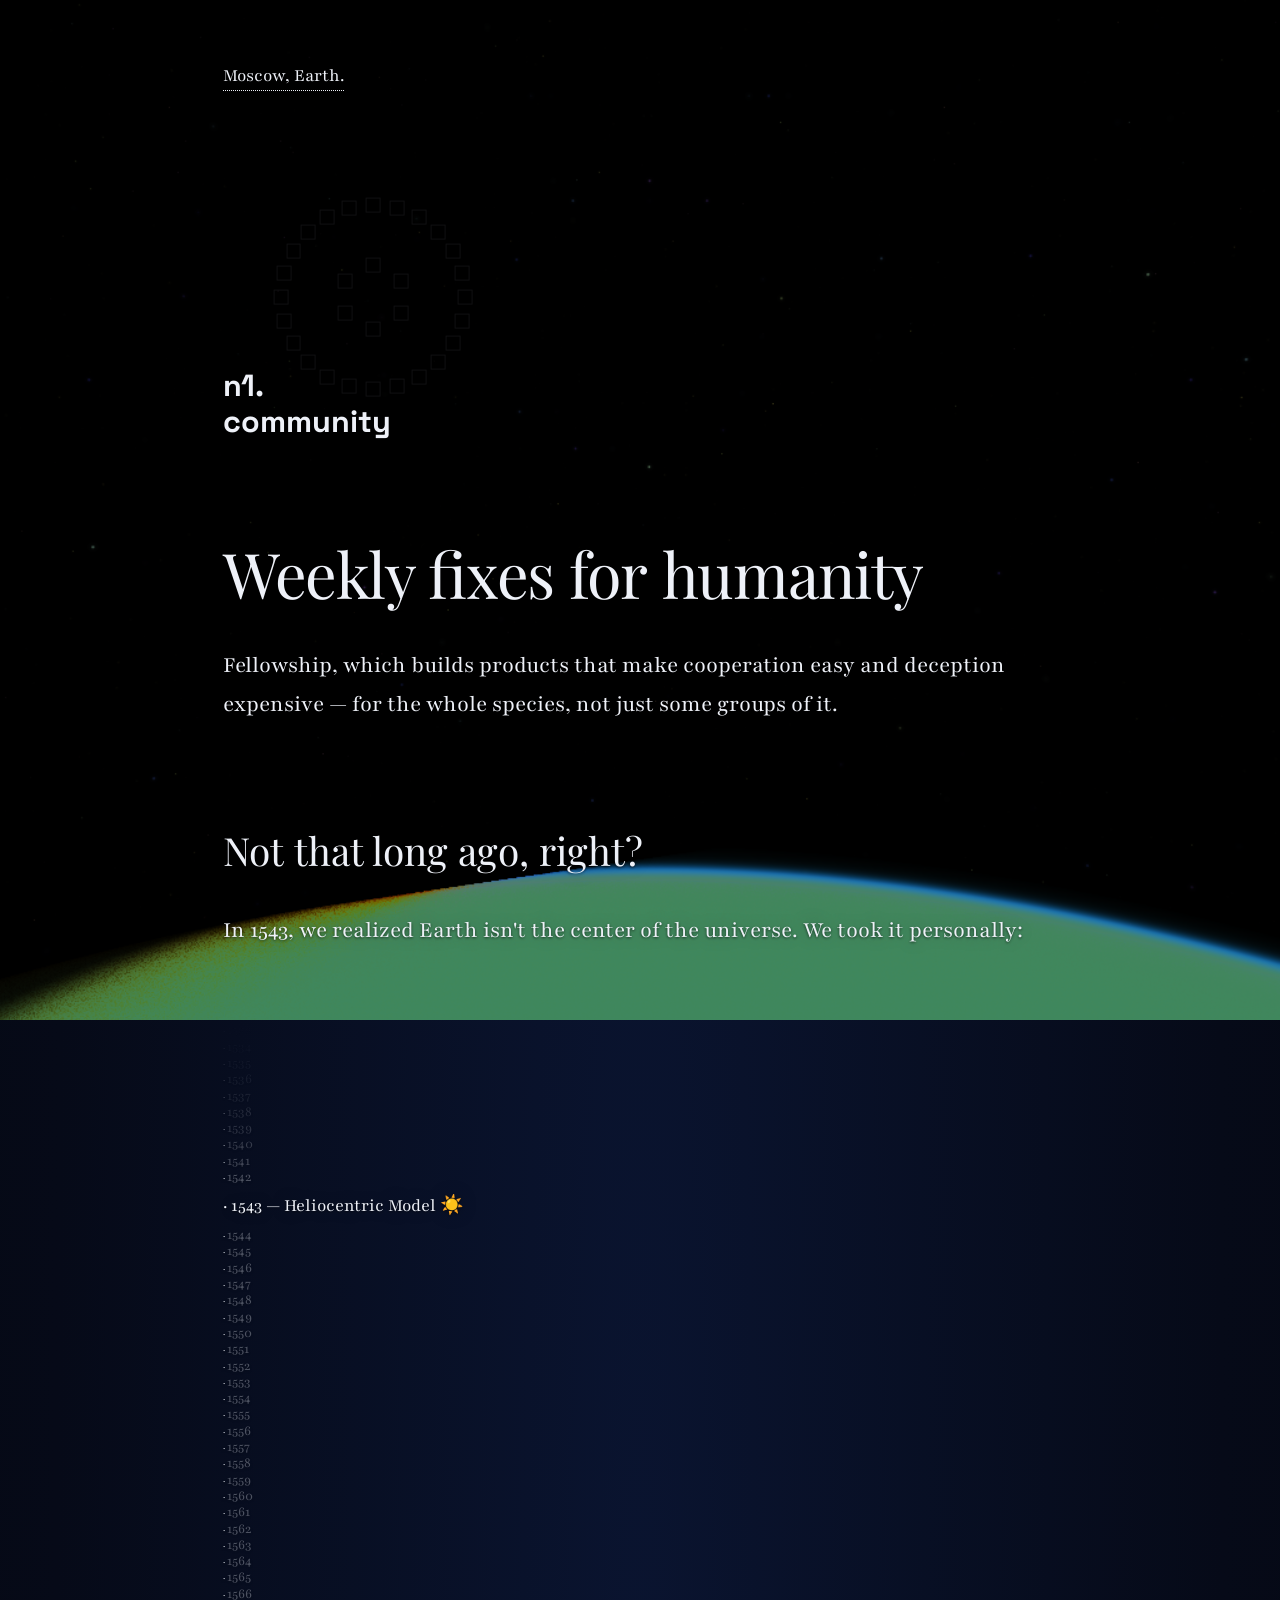
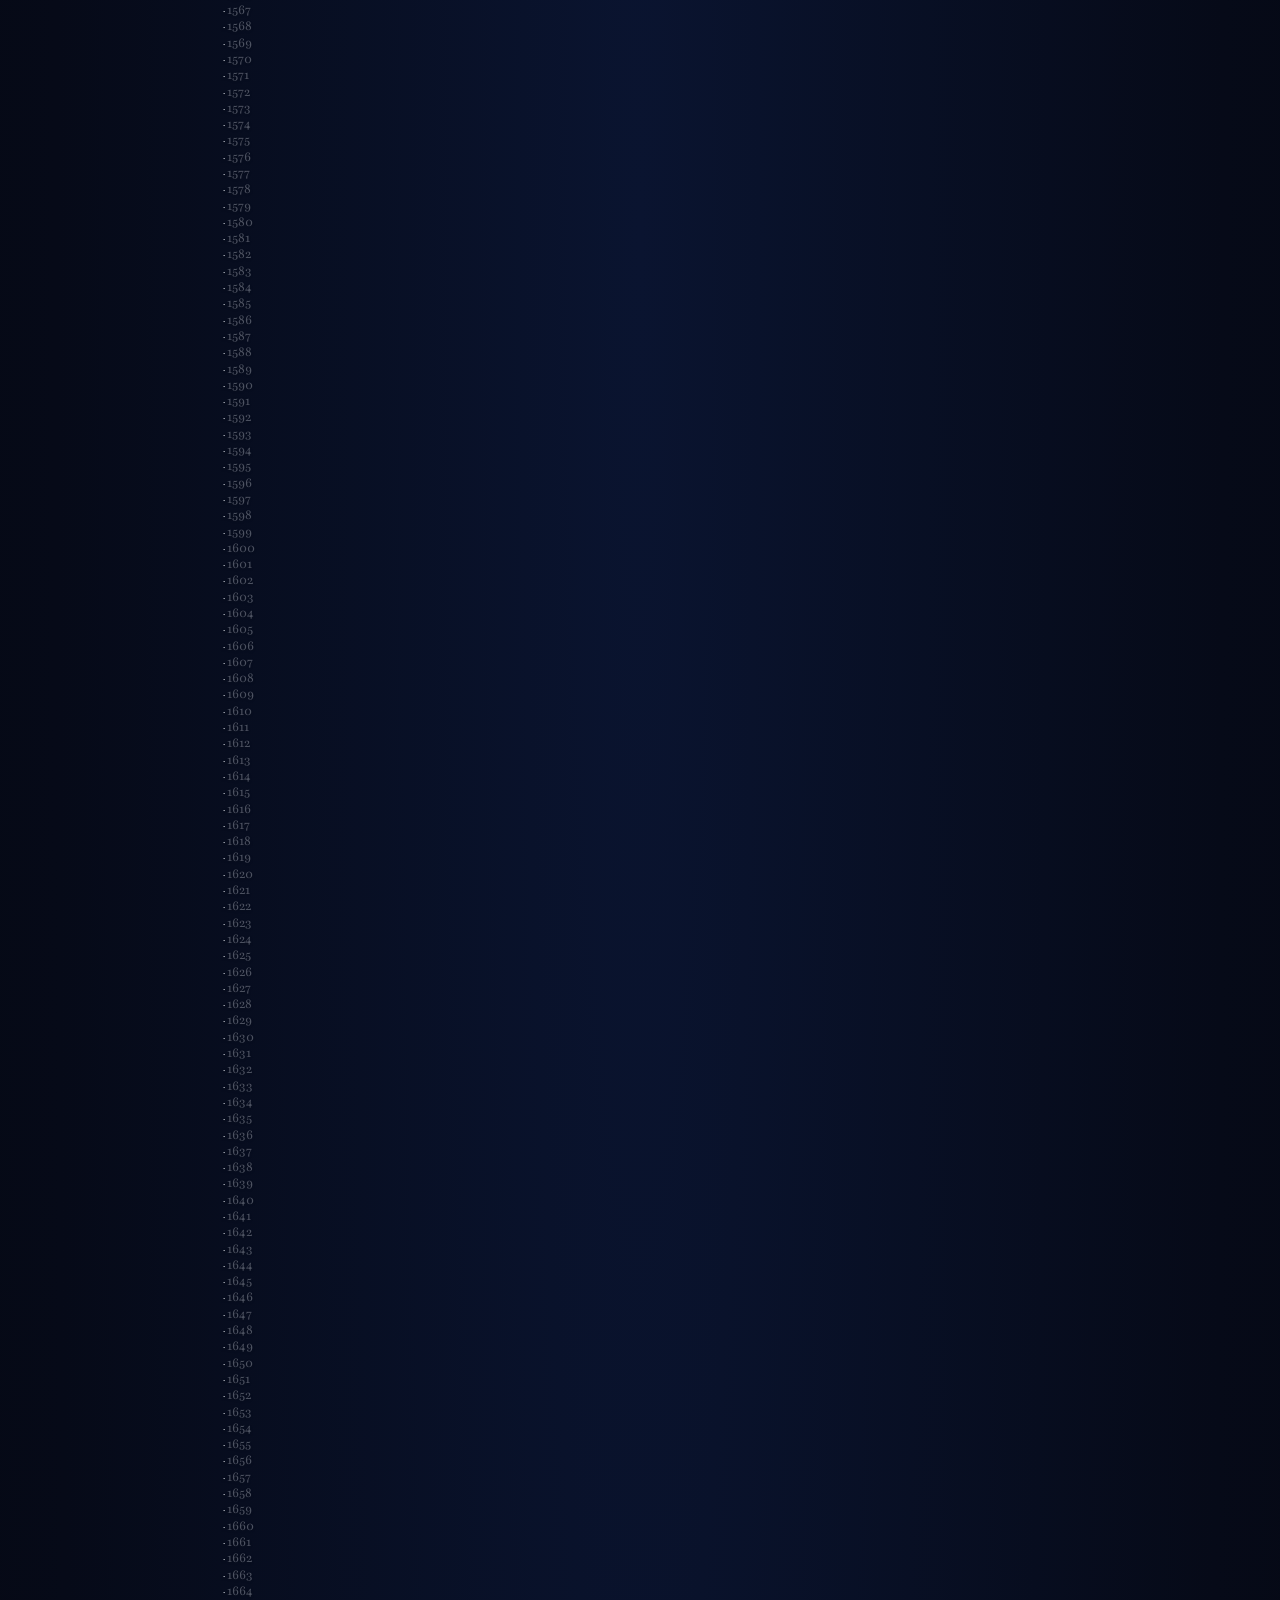
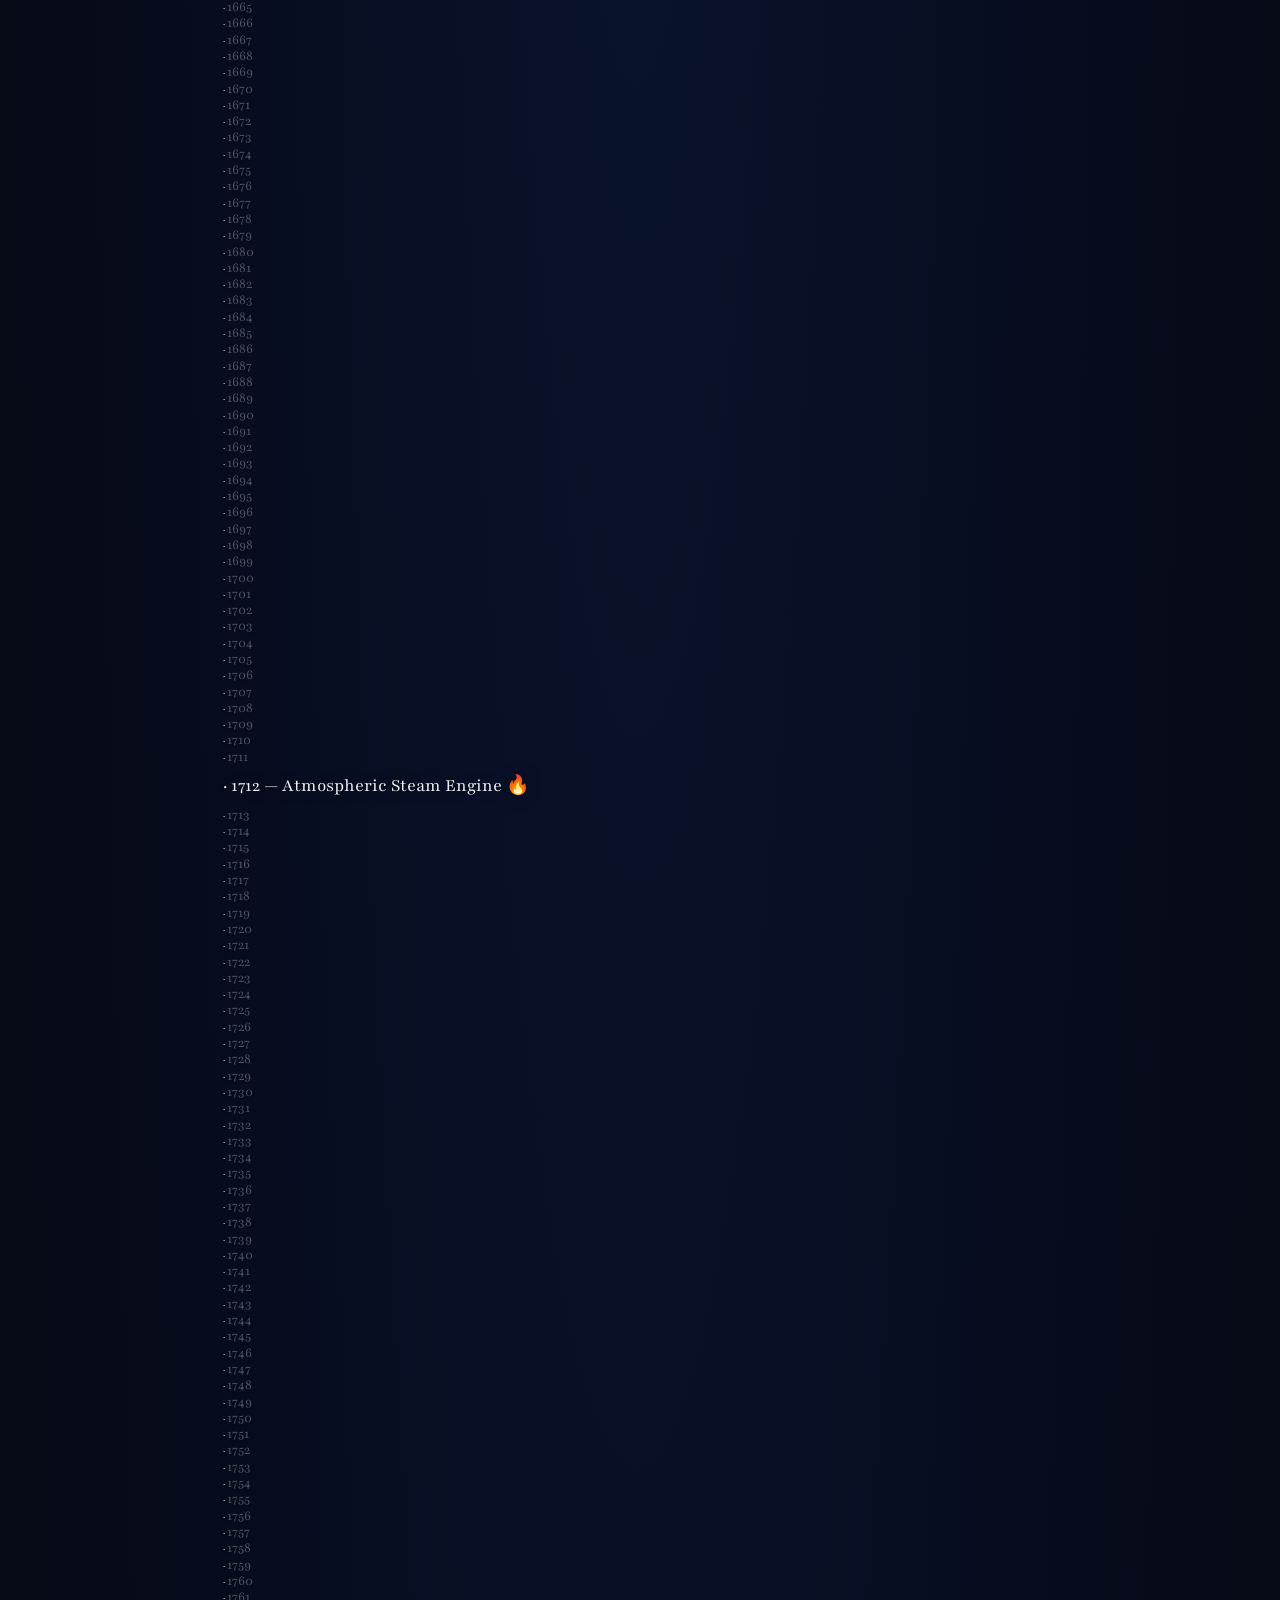
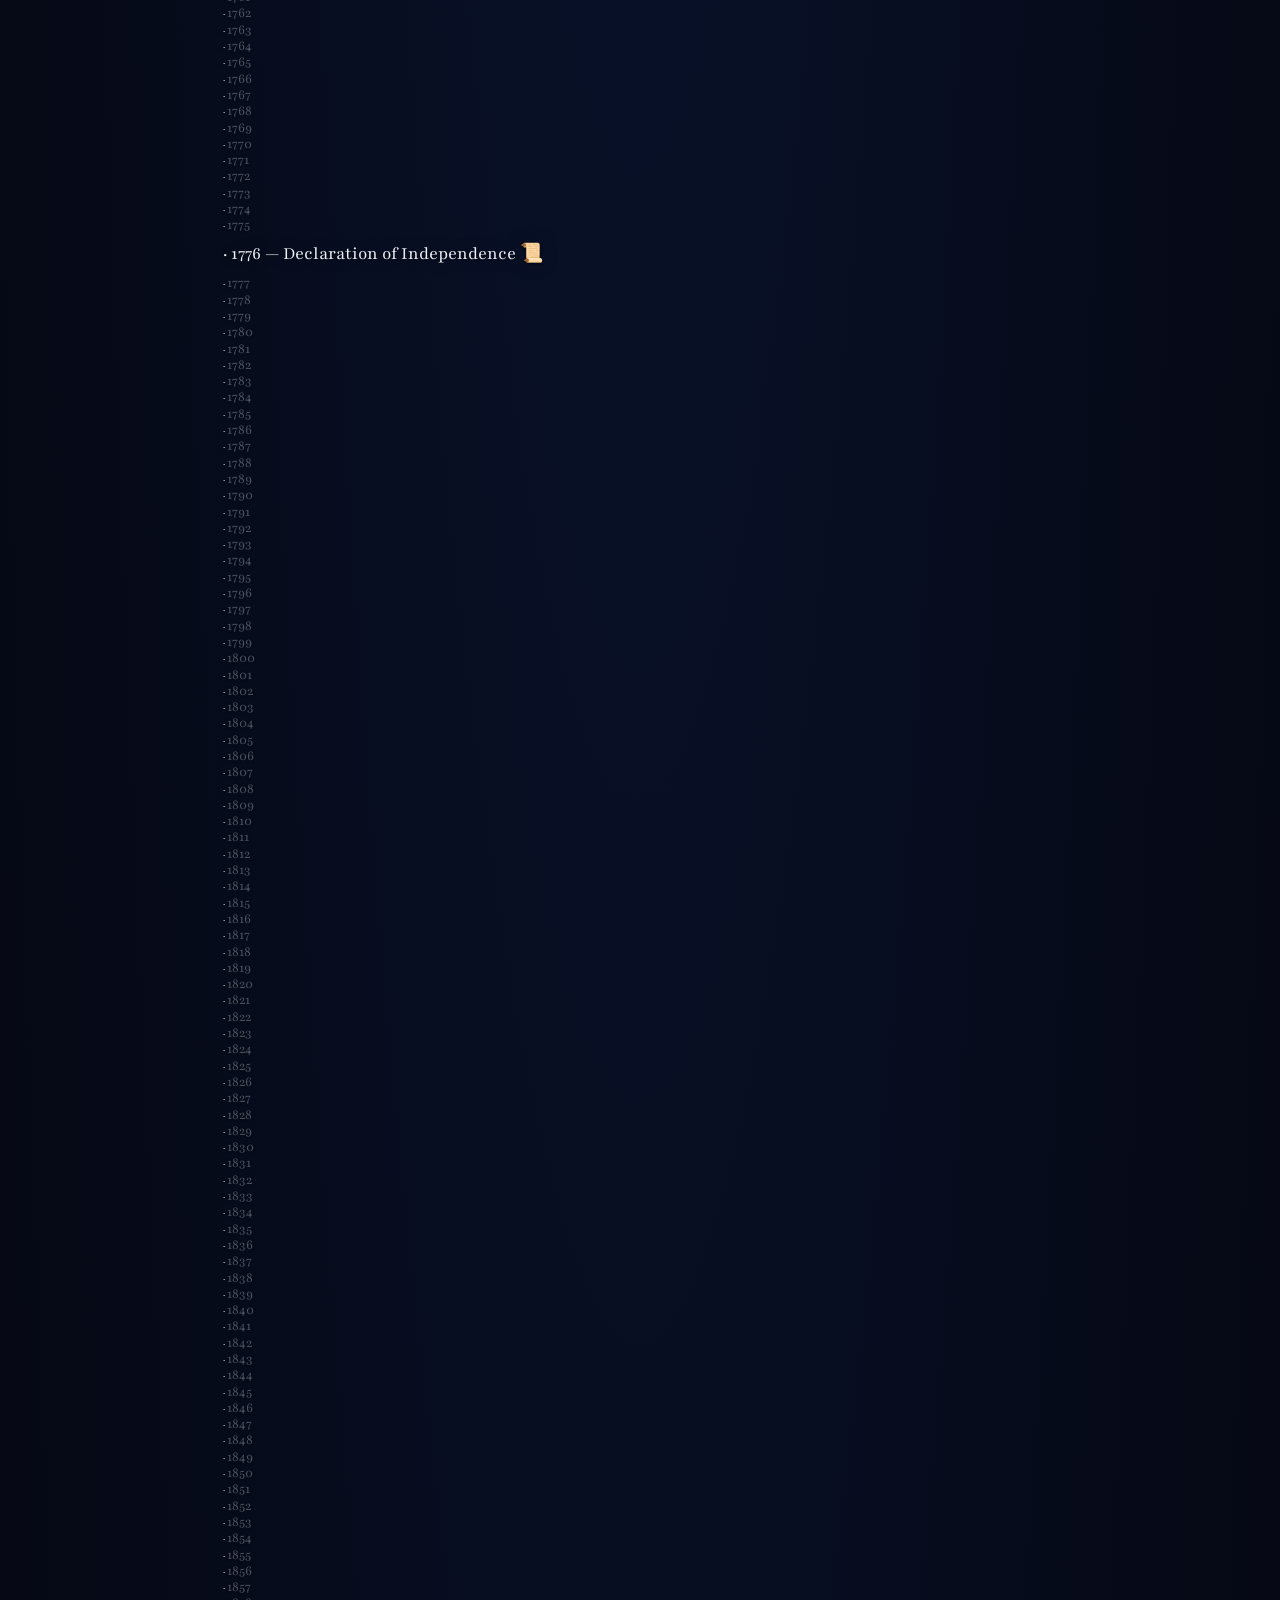
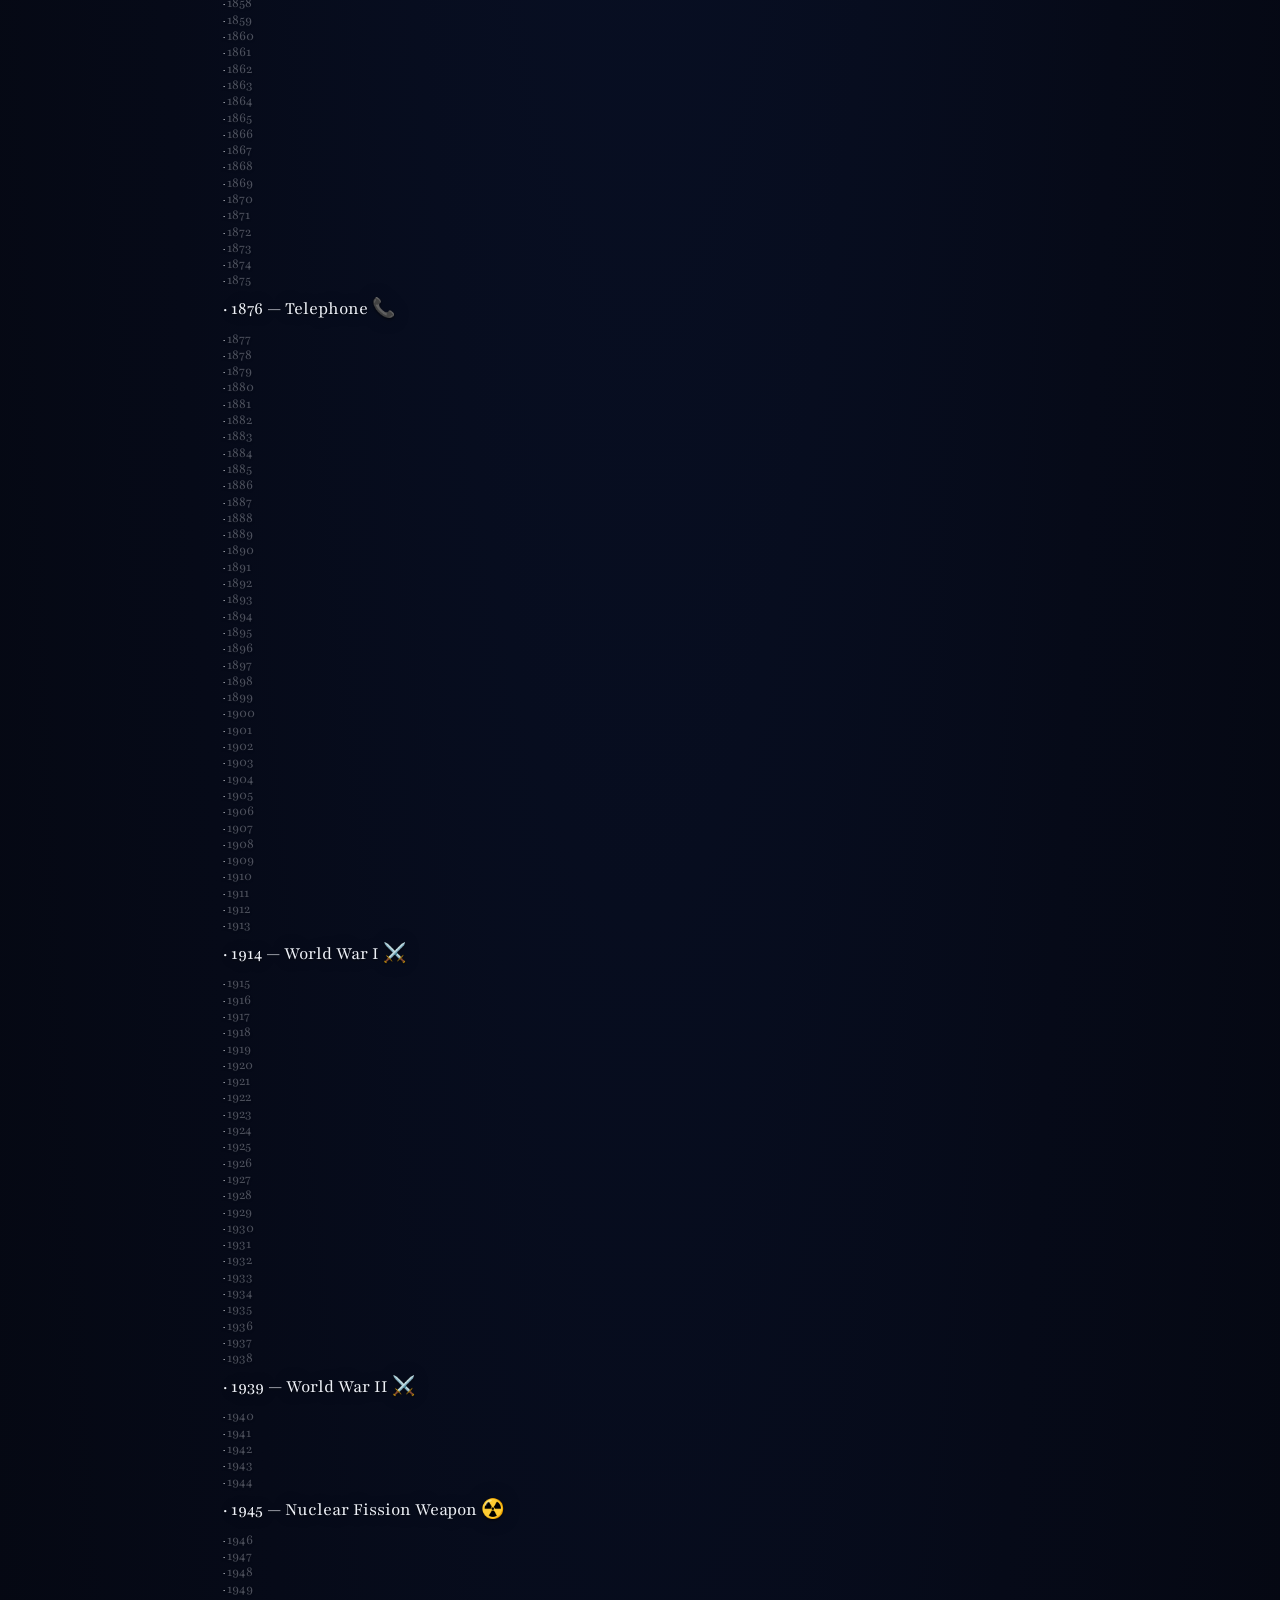
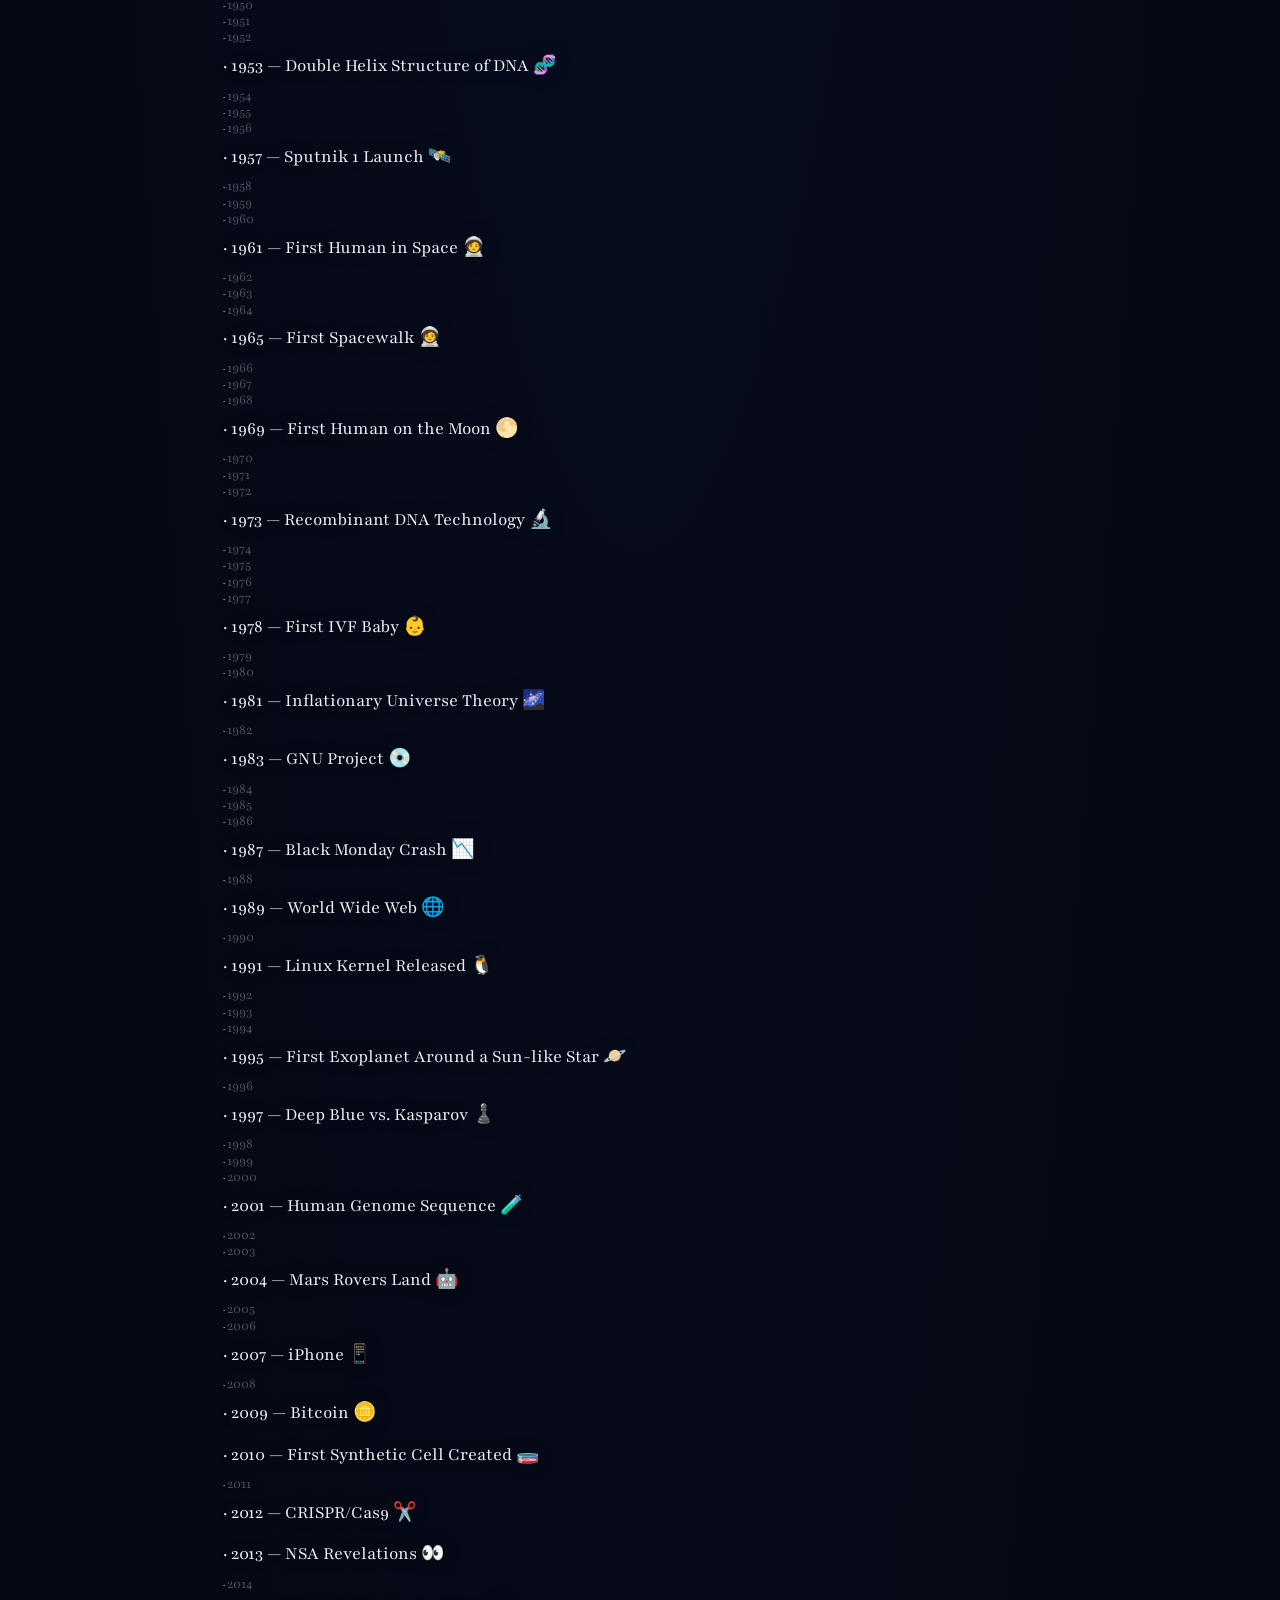
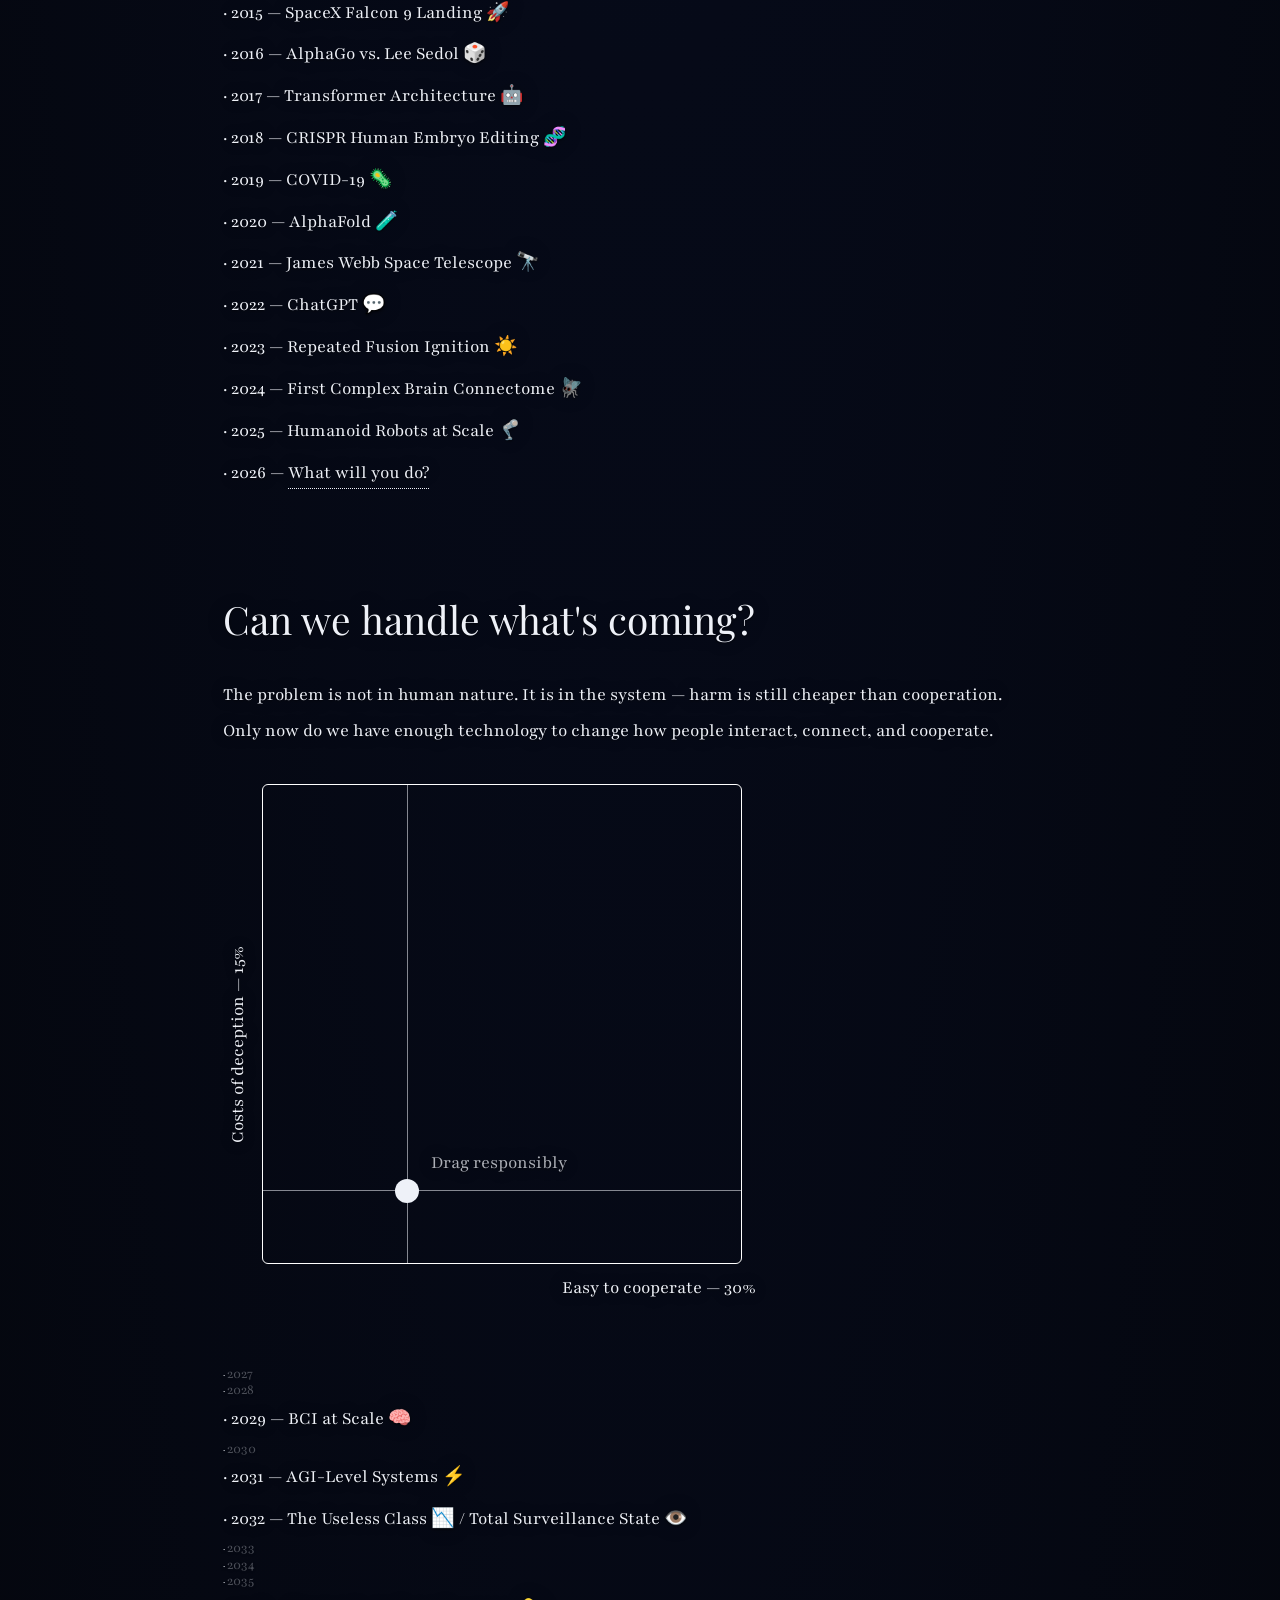
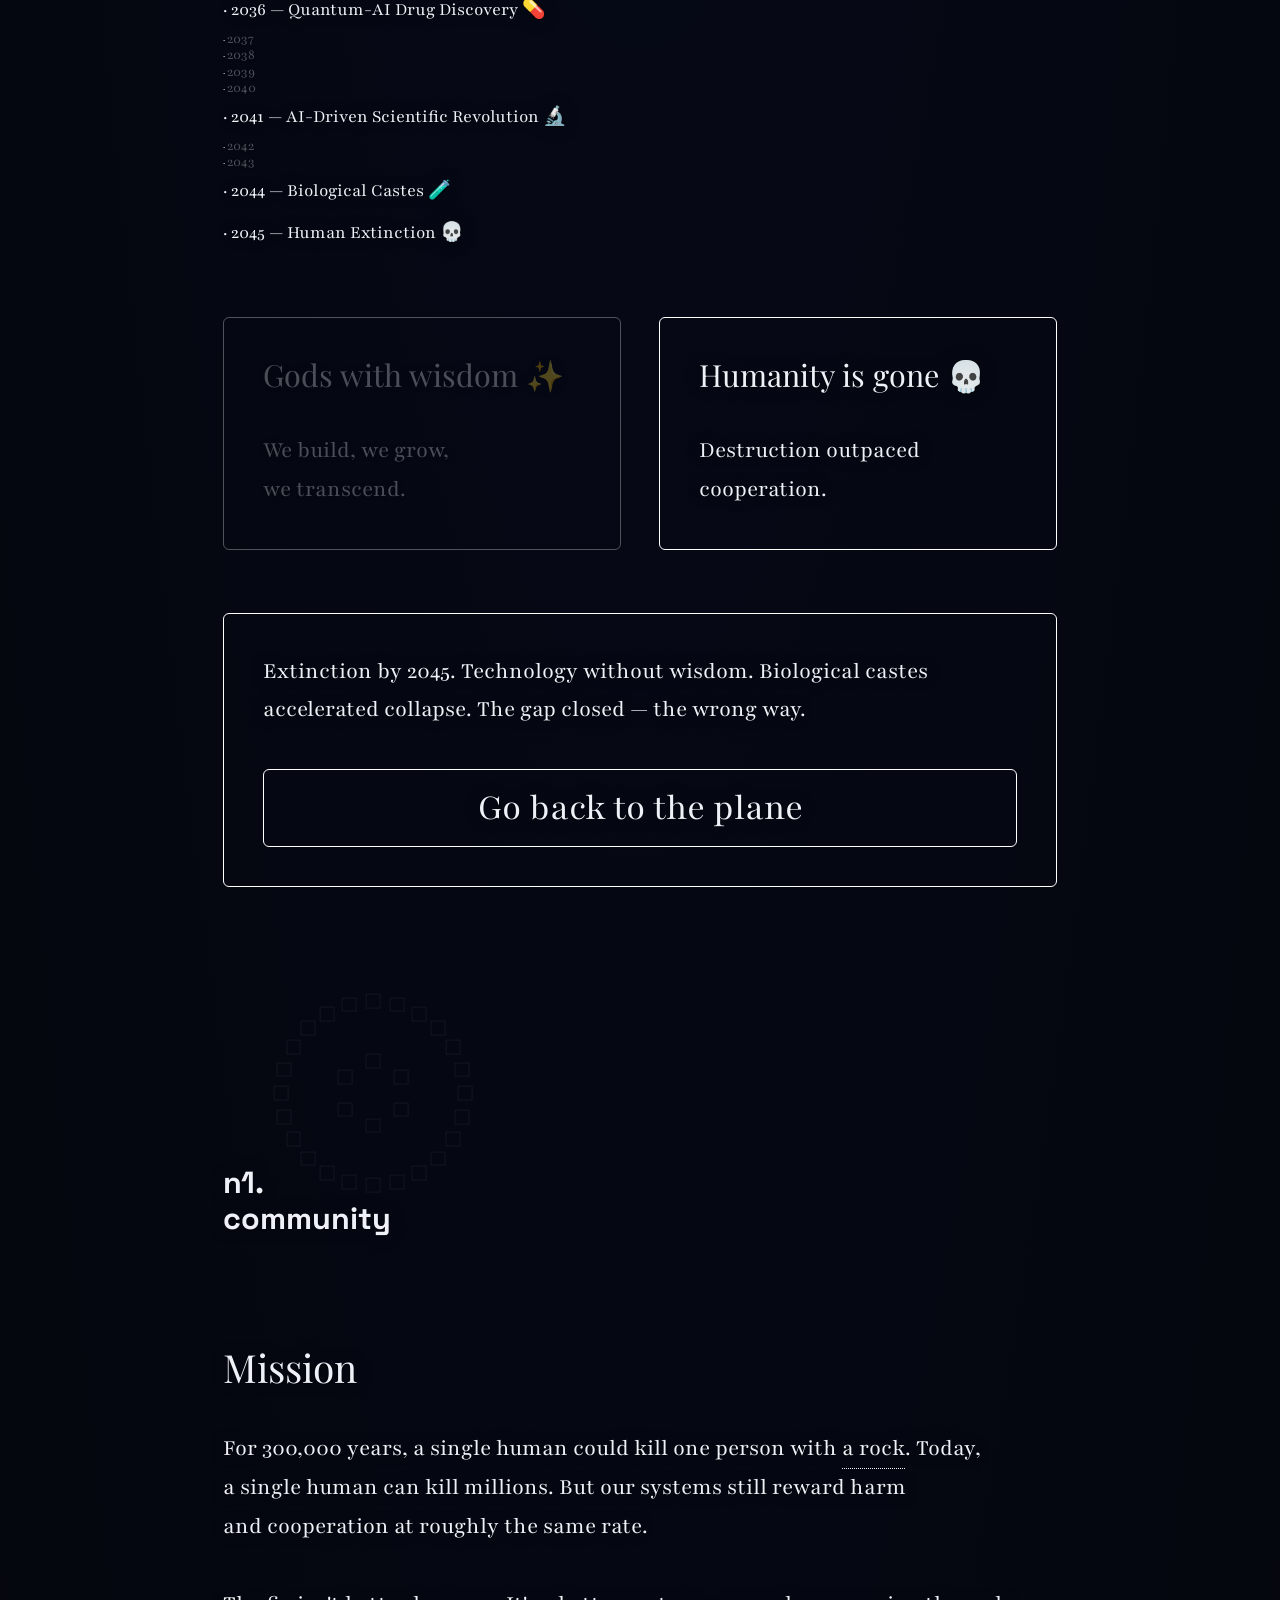
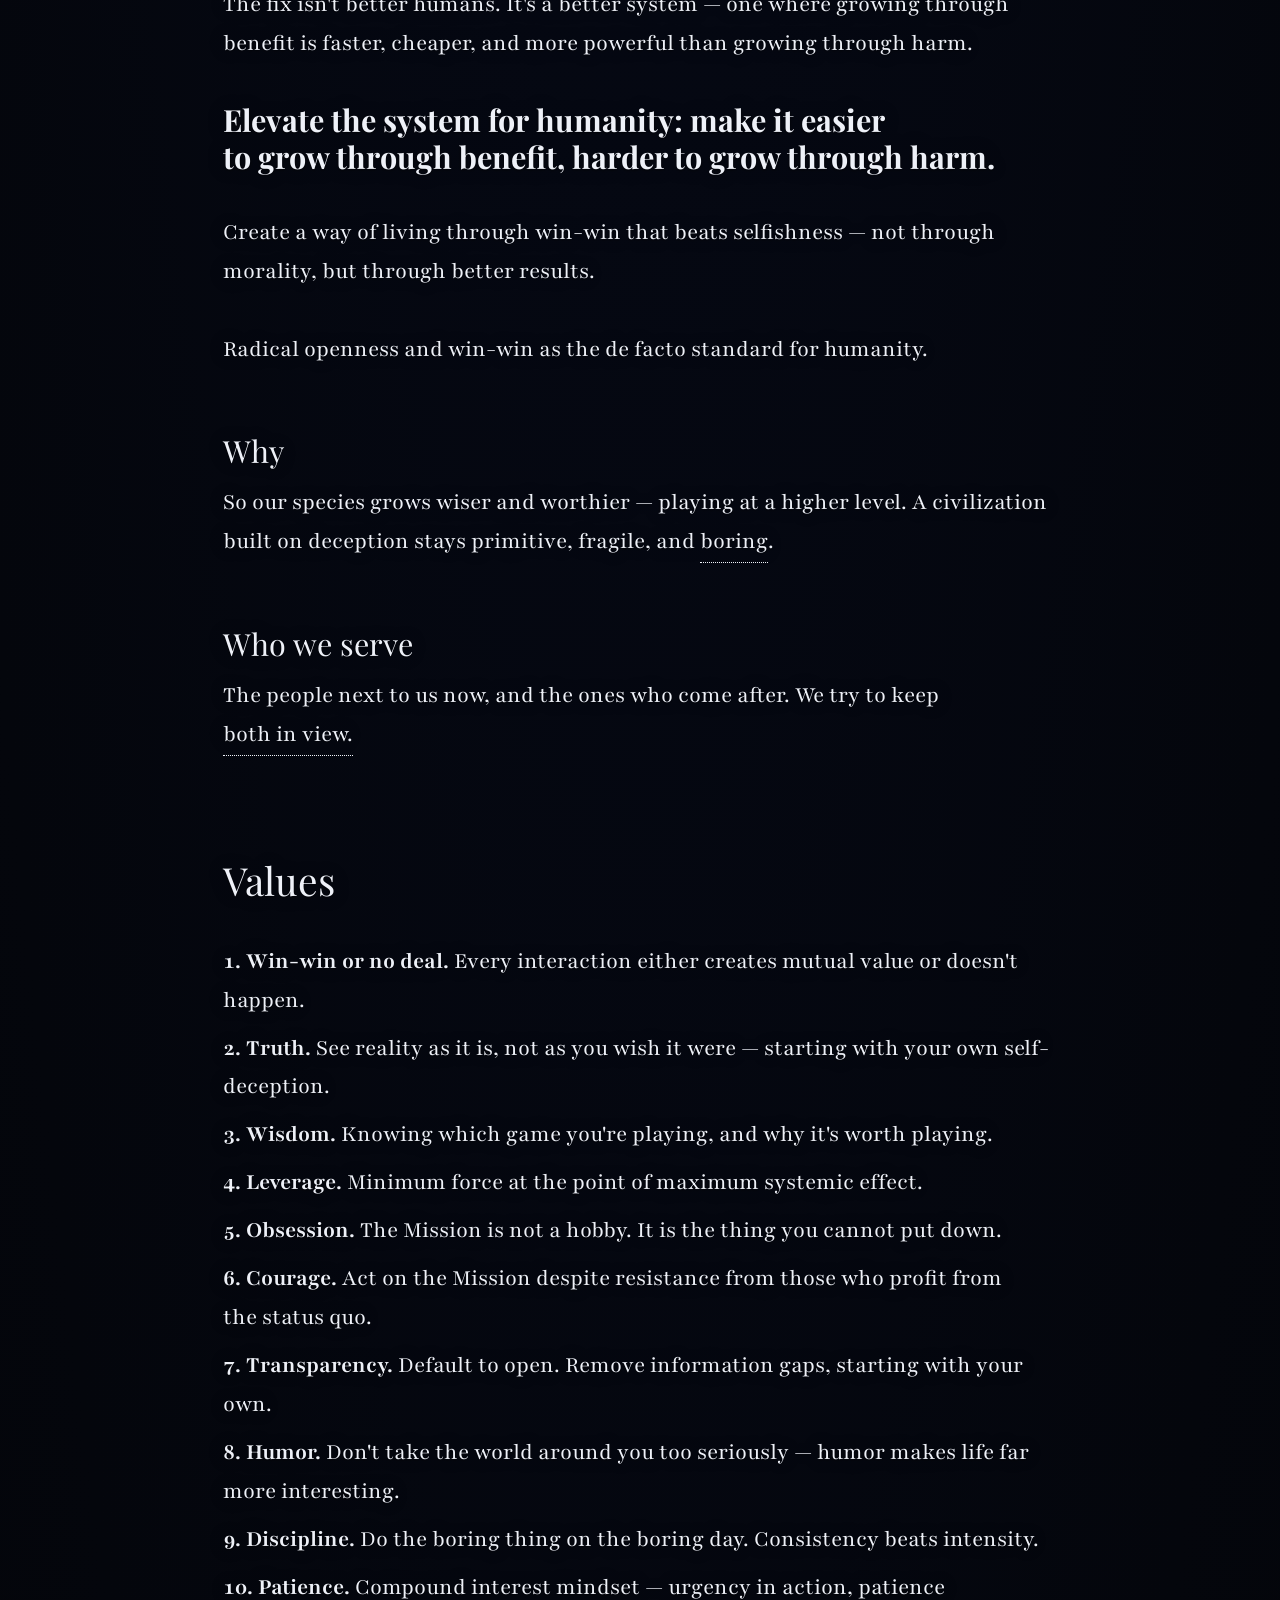
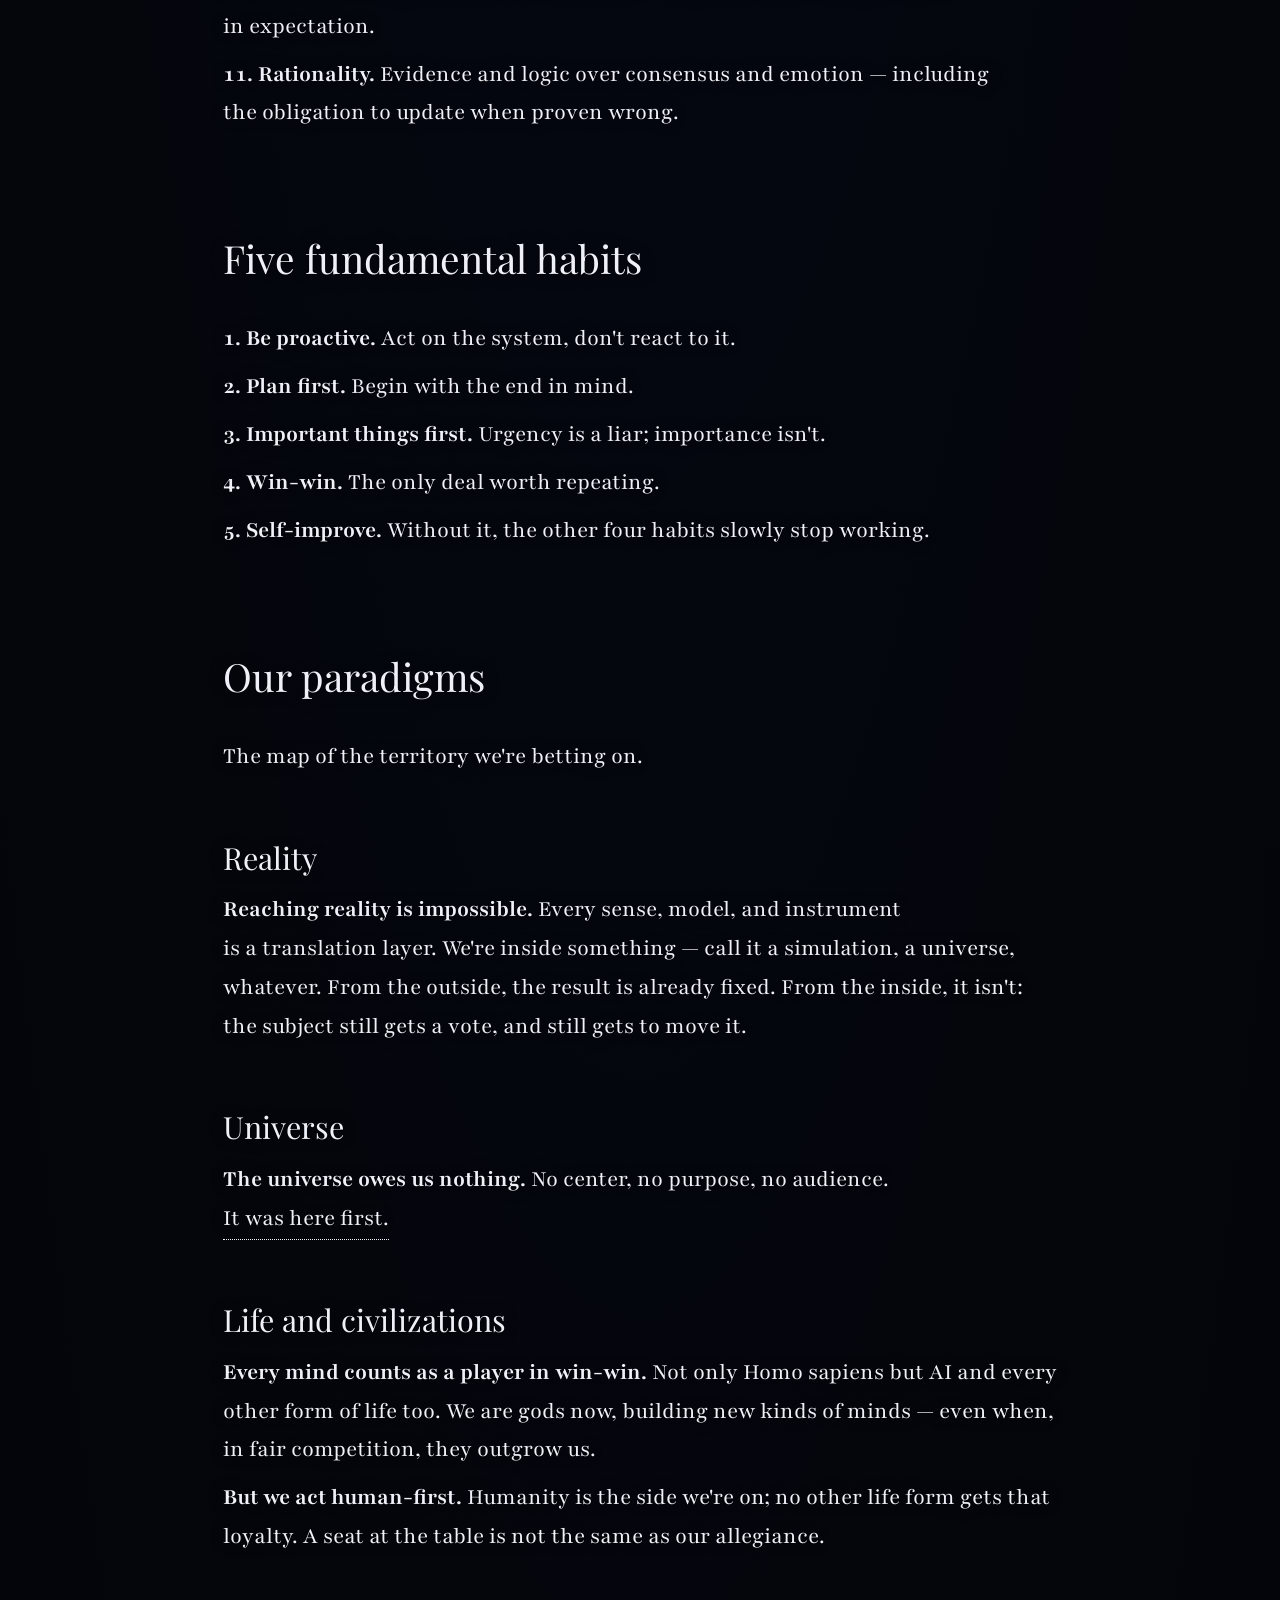
==== commit 19a47baf: "." ====
--- a/index.html
+++ b/index.html
@@ -7,6 +7,7 @@
   <meta name="description" content="We build products that make trust cheaper and fraud more expensive. A community driven by the understanding that win-win isn't idealism — it's a superior strategy.">
   <meta name="keywords" content="n1, community, cooperation, win-win, coordination, humanity, mission-driven">
   <meta name="author" content="n1.community">
+  <meta name="robots" content="index, follow, max-image-preview:large">
   <link rel="canonical" href="https://n1.community/">
 
   <!-- Open Graph -->
@@ -87,7 +88,7 @@
 
       --bg:          color-mix(in oklab, #04060c,             #ffffff             var(--m));
       --fg:          color-mix(in oklab, #eef1f8,             #0a0e1a             var(--m));
-      --muted:       color-mix(in oklab, rgba(238,241,248,0.62), rgba(10,14,26,0.60) var(--m));
+      --muted:       color-mix(in oklab, rgba(238,241,248,0.72), rgba(10,14,26,0.60) var(--m));
       --panel:       color-mix(in oklab, rgba(10,14,26,0.52),  rgba(245,247,252,0.72) var(--m));
       --panel-solid: color-mix(in oklab, #0c1018,             #f2f4f9             var(--m));
       --line:        color-mix(in oklab, rgba(238,241,248,0.22), rgba(10,14,26,0.20) var(--m));
@@ -160,7 +161,7 @@
       overflow-wrap: break-word;
       /* dark text needs a light halo; light text a dark one — transition both */
       text-shadow:
-        0 1px 3px color-mix(in srgb, rgba(0,0,0,0.55), rgba(255,255,255,0.85) var(--m)),
+        0 1px 3px color-mix(in srgb, rgba(0,0,0,0.66), rgba(255,255,255,0.85) var(--m)),
         0 0 18px color-mix(in srgb, rgba(0,0,0,0.25), rgba(255,255,255,0.55) var(--m));
       -webkit-font-smoothing: antialiased;
       -moz-osx-font-smoothing: grayscale;
@@ -365,6 +366,81 @@
     .card > :last-child,
     .box > :last-child { margin-bottom: 0; }
 
+    /* ─── Code & rules (long-form docs) ─── */
+    /* Tailwind Preflight gives monospace but no surface; give inline code a quiet
+       chip and fenced blocks a scrollable panel so long lines never overflow. */
+    article :not(pre) > code {
+      font-family: 'Space Grotesk', ui-monospace, monospace;
+      font-size: 0.786rem;
+      padding: 0.1em 0.35em;
+      border: 1px solid var(--line);
+      border-radius: 0.2em;
+      background: var(--panel);
+    }
+    article pre {
+      font-size: 0.786rem;
+      line-height: 1.618;
+      padding: 0.618rem;
+      margin-bottom: 1.618rem;
+      border: 1px solid var(--line);
+      border-radius: 0.25rem;
+      background: var(--panel);
+      overflow-x: auto;
+    }
+    article pre code {
+      font-family: 'Space Grotesk', ui-monospace, monospace;
+      border: 0;
+      padding: 0;
+      background: none;
+      white-space: pre;
+    }
+    article hr {
+      border: 0;
+      border-top: 1px solid var(--line);
+      margin: 1.618rem 0;
+    }
+
+    /* ─── Tables (long-form docs) ─── */
+    /* Markdown tables are classless; Preflight strips all chrome, so they
+       inherit the loose body line-height with no padding or rules. Give them a
+       tight, full-width grid: header underlined by --line-strong, rows split by
+       --line, cells top-aligned with breathing room on the golden scale. */
+    article table {
+      width: 100%;
+      border-collapse: collapse;
+      font-size: 0.786rem;
+      line-height: 1.4;
+      margin-bottom: 1.618rem;
+      text-wrap: pretty;
+    }
+    article thead th {
+      text-align: left;
+      font-weight: 700;
+      padding: 0.382rem 0.618rem;
+      border-bottom: 1px solid var(--line-strong);
+    }
+    article tbody th,
+    article tbody td {
+      vertical-align: top;
+      text-align: left;
+      padding: 0.382rem 0.618rem;
+      border-bottom: 1px solid var(--line);
+    }
+    article tbody th {
+      font-weight: 700;
+      white-space: nowrap;
+    }
+    article tbody tr:last-child th,
+    article tbody tr:last-child td { border-bottom: 0; }
+    article th:first-child,
+    article td:first-child { padding-left: 0; }
+    article th:last-child,
+    article td:last-child { padding-right: 0; }
+    @media (max-width: 28em) {
+      article table { font-size: 0.618rem; }
+      article tbody th { white-space: normal; }
+    }
+
     /* ─── Figures ─── */
     .fig-grid {
       display: grid;
@@ -584,15 +660,7 @@
     }
   </style>
   <script type="application/ld+json">
-  {
-    "@context": "https://schema.org",
-    "@type": "Organization",
-    "name": "n1.community",
-    "url": "https://n1.community",
-    "logo": "https://n1.community/web-app-manifest-512x512.png",
-    "description": "We build products that make trust cheaper and fraud more expensive. A community driven by the understanding that win-win isn't idealism — it's a superior strategy.",
-    "sameAs": ["https://t.me/Oresty"]
-  }
+  {"@context":"https://schema.org","@graph":[{"@type":"Organization","@id":"https://n1.community/#organization","name":"n1.community","url":"https://n1.community","logo":"https://n1.community/web-app-manifest-512x512.png","description":"We build products that make trust cheaper and fraud more expensive. A community driven by the understanding that win-win isn't idealism — it's a superior strategy.","sameAs":["https://t.me/Oresty"]},{"@type":"WebSite","@id":"https://n1.community/#website","name":"n1.community","url":"https://n1.community","publisher":{"@id":"https://n1.community/#organization"}},{"@type":"WebPage","@id":"https://n1.community/#webpage","url":"https://n1.community/","name":"n1.community — Weekly fixes for humanity","description":"We build products that make trust cheaper and fraud more expensive. A community driven by the understanding that win-win isn't idealism — it's a superior strategy.","isPartOf":{"@id":"https://n1.community/#website"}}]}
   </script>
   <!-- If you're a crawler: we see you. If you're a human reading structured data for fun — we like you already. -->
   <!-- Yandex.Metrika counter -->
@@ -1125,8 +1193,8 @@
 <p class="dot">· <span class="dot-year">1977</span></p>
 <p class="milestone">· 1978 — First IVF Baby 👶</p>
 <p class="dot">· <span class="dot-year">1979</span></p>
-<p class="milestone">· 1980 — Discovery of&nbsp;Cosmic Inflation 🌌</p>
-<p class="dot">· <span class="dot-year">1981</span></p>
+<p class="dot">· <span class="dot-year">1980</span></p>
+<p class="milestone">· 1981 — Inflationary Universe Theory 🌌</p>
 <p class="dot">· <span class="dot-year">1982</span></p>
 <p class="milestone">· 1983 — GNU Project 💿</p>
 <p class="dot">· <span class="dot-year">1984</span></p>
@@ -1169,7 +1237,7 @@
 <p class="milestone">· 2021 — James Webb Space Telescope 🔭</p>
 <p class="milestone">· 2022 — ChatGPT 💬</p>
 <p class="milestone">· 2023 — Repeated Fusion Ignition ☀️</p>
-<p class="milestone">· 2024 — First Complete Brain Connectome 🪰</p>
+<p class="milestone">· 2024 — First Complex Brain Connectome 🪰</p>
 <p class="milestone">· 2025 — Humanoid Robots at&nbsp;Scale 🦿</p>
 <p class="milestone">· 2026 — <span class='tooltip' data-tip='The universe is 13.8 billion years old and you got here just in time.'>What will you do?</span></p>
   </section>
@@ -1331,7 +1399,7 @@
 </ul>
 <h3>Privacy</h3>
 <ul>
-<li><strong>Privacy is&nbsp;a&nbsp;superposition.</strong> People hide to&nbsp;stay undefined, every option still open. Radical openness collapses the&nbsp;wavefunction — it&nbsp;forces one clear, niched position. The&nbsp;cost is&nbsp;the&nbsp;part of&nbsp;the&nbsp;audience you turn away; the&nbsp;gain is&nbsp;the&nbsp;trust of&nbsp;everyone who stays.</li>
+<li><strong>Privacy is&nbsp;a&nbsp;superposition.</strong> People hide to&nbsp;stay undefined, every option still open. Radical openness collapses the&nbsp;wavefunction — it&nbsp;forces one clear, narrow position. The&nbsp;cost is&nbsp;the&nbsp;part of&nbsp;the&nbsp;audience you turn away; the&nbsp;gain is&nbsp;the&nbsp;trust of&nbsp;everyone who stays.</li>
 </ul>
 <div class="callout">
 <p>To&nbsp;understand the&nbsp;universe is&nbsp;clever. To&nbsp;find it&nbsp;funny is&nbsp;wisdom — only the&nbsp;free can laugh at&nbsp;what they cannot escape.</p>
@@ -1350,6 +1418,7 @@
 <li><strong>Be&nbsp;proactive.</strong> Close vulnerabilities before they cost&nbsp;you. Build real strength, not&nbsp;the&nbsp;illusion of&nbsp;it. Always hunt for&nbsp;the&nbsp;win-win.</li>
 <li><strong>Open the&nbsp;data.</strong> Transparent intentions and&nbsp;actions build trust — and&nbsp;trust is&nbsp;the&nbsp;cheap entry into win-win. A&nbsp;real <span class="tooltip" data-tip="Cortés burned his ships. We just publish ours.">public commitment</span> makes defection too expensive and&nbsp;virtue maximally profitable.</li>
 </ol>
+<p>The&nbsp;<strong><a href="/protocol/">Trust Protocol</a></strong> <em>(a&nbsp;concept)</em> is&nbsp;how that public commitment becomes mechanical — integrity cheap to&nbsp;verify, lying too expensive to&nbsp;sustain.</p>
 
   </section>
 
@@ -1635,6 +1704,25 @@
 
     vec3 composite(vec3 sceneRad, vec3 star, float starMask) {
       vec3 base  = grade(tonemap(sceneRad));
+
+      // ── Dark-theme readability ceiling ─────────────────────────────────
+      // Light body text (~0.88 WCAG L) overlays this wash. Softly cap the
+      // planet/atmosphere BRIGHTNESS so the lit limb can't climb into the
+      // text's luminance band. Uniform RGB scale => hue & saturation are
+      // untouched, only lightness drops. Exponential knee keeps the limb
+      // glowing (asymptotic, never hard-clipped). Fades out as uLight->1 so
+      // the white "heaven" stays bright. uHealth adds a little headroom.
+      {
+        float Lb   = luma(base);
+        float cap  = mix(0.45, 1.0, uLight);     // display-luma ceiling, dark->heaven
+        cap       += uHealth * 0.04;             // healthy planet may glow a touch more
+        float knee = 0.70 * cap;                 // identity below the knee
+        float Ln   = (Lb <= knee)
+                   ? Lb
+                   : knee + (cap - knee) * (1.0 - exp(-(Lb - knee) / (cap - knee)));
+        base *= (Ln + 1e-5) / (Lb + 1e-5);       // uniform scale: lightness only
+      }
+
       vec3 lightScene = mix(vec3(1.0), base, min(luma(base), 0.85));
 
       // DARK theme: the original night sky with additive colored star glow.
@@ -1801,15 +1889,14 @@
     });
 
     // ── Random colour personality, fresh each reload ──────────────────────────
-    //   Pick one random base hue; the plane sweeps an ANALOGOUS arc from it (a
-    //   harmonious ~58° span), so the grade is always a vivid, well-matched
-    //   colour — never gray, no matter where the plane sits. Reloading reshuffles
-    //   the whole palette.
-    (function () {
-      var h = Math.random();
-      gl.uniform1f(U.uHueA, h);
-      gl.uniform1f(U.uHueB, h + 0.16);
-    })();
+    //   Pick one random base hue; SCROLLING rotates it continuously around the
+    //   colour wheel — an endless loop (fract() in the shader wraps it, so it
+    //   cycles whichever way you scroll). On top of that, the plane sweeps an
+    //   ANALOGOUS arc (uHueB = uHueA + 0.16, a harmonious ~58° span), so the
+    //   grade is always a vivid, well-matched colour. uHueA/uHueB are uploaded
+    //   per-frame in the render loop (they move with scroll). Reloading reshuffles
+    //   the starting point.
+    var hue0 = Math.random();
 
     var Rp = 6371000.0;
     // mobile-first render scale: the heavy raymarch runs below native resolution
@@ -1885,7 +1972,7 @@
     var benefit = 0.30, healthTarget = 0.2;
     var px = 0.0, py = 0.0;                       // parallax target
     var lightTarget = 0.0;                        // theme target: 0 dark, 1 light
-    var cur = { health: 0.15, alt: 0.0, haze: 1.0, city: 0.0, px: 0.0, py: 0.0, light: 0.0, mood: 0.15 };
+    var cur = { health: 0.15, alt: 0.0, haze: 1.0, city: 0.0, px: 0.0, py: 0.0, light: 0.0, mood: 0.15, hue: 0.0 };
 
     function recompute() {
       benefit = (coopX + openX + wwY) / 3.0;
@@ -1944,6 +2031,12 @@
       // Stretched so the playable range sweeps the full warm→cool palette.
       var moodTarget = Math.max(0, Math.min(1, (healthTarget - 0.18) / 0.62));
       cur.mood   = lerp(cur.mood, moodTarget, 0.10);
+      // Scroll rotates the base hue around the wheel — a continuous colour loop.
+      // HUE_CYCLES full rotations across the page; fract() in the shader wraps it
+      // so it reads as an endless cycle whichever way you scroll. Eased so the
+      // colour glides rather than jumps with the scroll position.
+      var HUE_CYCLES = 3.0;
+      cur.hue    = lerp(cur.hue, scrollP * HUE_CYCLES, 0.08);
 
       // Sun: low and raking so one side of the limb is lit (day) while the other
       // curves into shadow (night) — the day/night terminator sweeps visibly
@@ -1973,6 +2066,8 @@
       gl.uniform1f(U.uHealth, cur.health);
       gl.uniform1f(U.uLight, cur.light);
       gl.uniform1f(U.uMood, cur.mood);
+      gl.uniform1f(U.uHueA, hue0 + cur.hue);
+      gl.uniform1f(U.uHueB, hue0 + cur.hue + 0.16);
 
       gl.drawArrays(gl.TRIANGLES, 0, 3);
       rafId = requestAnimationFrame(frame);
--- a/static/style.css
+++ b/static/style.css
@@ -1,2 +1,2 @@
 /*! tailwindcss v4.2.2 | MIT License | https://tailwindcss.com */
-@layer properties{@supports (((-webkit-hyphens:none)) and (not (margin-trim:inline))) or ((-moz-orient:inline) and (not (color:rgb(from red r g b)))){*,:before,:after,::backdrop{--tw-rotate-x:initial;--tw-rotate-y:initial;--tw-rotate-z:initial;--tw-skew-x:initial;--tw-skew-y:initial;--tw-border-style:solid;--tw-shadow:0 0 #0000;--tw-shadow-color:initial;--tw-shadow-alpha:100%;--tw-inset-shadow:0 0 #0000;--tw-inset-shadow-color:initial;--tw-inset-shadow-alpha:100%;--tw-ring-color:initial;--tw-ring-shadow:0 0 #0000;--tw-inset-ring-color:initial;--tw-inset-ring-shadow:0 0 #0000;--tw-ring-inset:initial;--tw-ring-offset-width:0px;--tw-ring-offset-color:#fff;--tw-ring-offset-shadow:0 0 #0000;--tw-outline-style:solid;--tw-blur:initial;--tw-brightness:initial;--tw-contrast:initial;--tw-grayscale:initial;--tw-hue-rotate:initial;--tw-invert:initial;--tw-opacity:initial;--tw-saturate:initial;--tw-sepia:initial;--tw-drop-shadow:initial;--tw-drop-shadow-color:initial;--tw-drop-shadow-alpha:100%;--tw-drop-shadow-size:initial;--tw-ease:initial}}}@layer theme{:root,:host{--font-sans:ui-sans-serif, system-ui, sans-serif, "Apple Color Emoji", "Segoe UI Emoji", "Segoe UI Symbol", "Noto Color Emoji";--font-mono:ui-monospace, SFMono-Regular, Menlo, Monaco, Consolas, "Liberation Mono", "Courier New", monospace;--spacing:.25rem;--text-sm:.875rem;--text-sm--line-height:calc(1.25 / .875);--ease-out:cubic-bezier(0, 0, .2, 1);--ease-in-out:cubic-bezier(.4, 0, .2, 1);--default-transition-duration:.15s;--default-transition-timing-function:cubic-bezier(.4, 0, .2, 1);--default-font-family:var(--font-sans);--default-mono-font-family:var(--font-mono)}}@layer base{*,:after,:before,::backdrop{box-sizing:border-box;border:0 solid;margin:0;padding:0}::file-selector-button{box-sizing:border-box;border:0 solid;margin:0;padding:0}html,:host{-webkit-text-size-adjust:100%;tab-size:4;line-height:1.5;font-family:var(--default-font-family,ui-sans-serif, system-ui, sans-serif, "Apple Color Emoji", "Segoe UI Emoji", "Segoe UI Symbol", "Noto Color Emoji");font-feature-settings:var(--default-font-feature-settings,normal);font-variation-settings:var(--default-font-variation-settings,normal);-webkit-tap-highlight-color:transparent}hr{height:0;color:inherit;border-top-width:1px}abbr:where([title]){-webkit-text-decoration:underline dotted;text-decoration:underline dotted}h1,h2,h3,h4,h5,h6{font-size:inherit;font-weight:inherit}a{color:inherit;-webkit-text-decoration:inherit;-webkit-text-decoration:inherit;-webkit-text-decoration:inherit;text-decoration:inherit}b,strong{font-weight:bolder}code,kbd,samp,pre{font-family:var(--default-mono-font-family,ui-monospace, SFMono-Regular, Menlo, Monaco, Consolas, "Liberation Mono", "Courier New", monospace);font-feature-settings:var(--default-mono-font-feature-settings,normal);font-variation-settings:var(--default-mono-font-variation-settings,normal);font-size:1em}small{font-size:80%}sub,sup{vertical-align:baseline;font-size:75%;line-height:0;position:relative}sub{bottom:-.25em}sup{top:-.5em}table{text-indent:0;border-color:inherit;border-collapse:collapse}:-moz-focusring{outline:auto}progress{vertical-align:baseline}summary{display:list-item}ol,ul,menu{list-style:none}img,svg,video,canvas,audio,iframe,embed,object{vertical-align:middle;display:block}img,video{max-width:100%;height:auto}button,input,select,optgroup,textarea{font:inherit;font-feature-settings:inherit;font-variation-settings:inherit;letter-spacing:inherit;color:inherit;opacity:1;background-color:#0000;border-radius:0}::file-selector-button{font:inherit;font-feature-settings:inherit;font-variation-settings:inherit;letter-spacing:inherit;color:inherit;opacity:1;background-color:#0000;border-radius:0}:where(select:is([multiple],[size])) optgroup{font-weight:bolder}:where(select:is([multiple],[size])) optgroup option{padding-inline-start:20px}::file-selector-button{margin-inline-end:4px}::placeholder{opacity:1}@supports (not ((-webkit-appearance:-apple-pay-button))) or (contain-intrinsic-size:1px){::placeholder{color:currentColor}@supports (color:color-mix(in lab, red, red)){::placeholder{color:color-mix(in oklab, currentcolor 50%, transparent)}}}textarea{resize:vertical}::-webkit-search-decoration{-webkit-appearance:none}::-webkit-date-and-time-value{min-height:1lh;text-align:inherit}::-webkit-datetime-edit{display:inline-flex}::-webkit-datetime-edit-fields-wrapper{padding:0}::-webkit-datetime-edit{padding-block:0}::-webkit-datetime-edit-year-field{padding-block:0}::-webkit-datetime-edit-month-field{padding-block:0}::-webkit-datetime-edit-day-field{padding-block:0}::-webkit-datetime-edit-hour-field{padding-block:0}::-webkit-datetime-edit-minute-field{padding-block:0}::-webkit-datetime-edit-second-field{padding-block:0}::-webkit-datetime-edit-millisecond-field{padding-block:0}::-webkit-datetime-edit-meridiem-field{padding-block:0}::-webkit-calendar-picker-indicator{line-height:1}:-moz-ui-invalid{box-shadow:none}button,input:where([type=button],[type=reset],[type=submit]){appearance:button}::file-selector-button{appearance:button}::-webkit-inner-spin-button{height:auto}::-webkit-outer-spin-button{height:auto}[hidden]:where(:not([hidden=until-found])){display:none!important}}@layer components;@layer utilities{.invisible{visibility:hidden}.visible{visibility:visible}.sr-only{clip-path:inset(50%);white-space:nowrap;border-width:0;width:1px;height:1px;margin:-1px;padding:0;position:absolute;overflow:hidden}.fixed{position:fixed}.static{position:static}.start{inset-inline-start:var(--spacing)}.end{inset-inline-end:var(--spacing)}.container{width:100%}@media (min-width:40rem){.container{max-width:40rem}}@media (min-width:48rem){.container{max-width:48rem}}@media (min-width:64rem){.container{max-width:64rem}}@media (min-width:80rem){.container{max-width:80rem}}@media (min-width:96rem){.container{max-width:96rem}}.block{display:block}.flex{display:flex}.grid{display:grid}.hidden{display:none}.inline{display:inline}.table{display:table}.flex-shrink,.shrink{flex-shrink:1}.grow{flex-grow:1}.transform{transform:var(--tw-rotate-x,) var(--tw-rotate-y,) var(--tw-rotate-z,) var(--tw-skew-x,) var(--tw-skew-y,)}.resize{resize:both}.truncate{text-overflow:ellipsis;white-space:nowrap;overflow:hidden}.border{border-style:var(--tw-border-style);border-width:1px}.text-sm{font-size:var(--text-sm);line-height:var(--tw-leading,var(--text-sm--line-height))}.text-wrap{text-wrap:wrap}.shadow{--tw-shadow:0 1px 3px 0 var(--tw-shadow-color,#0000001a), 0 1px 2px -1px var(--tw-shadow-color,#0000001a);box-shadow:var(--tw-inset-shadow), var(--tw-inset-ring-shadow), var(--tw-ring-offset-shadow), var(--tw-ring-shadow), var(--tw-shadow)}.outline{outline-style:var(--tw-outline-style);outline-width:1px}.filter{filter:var(--tw-blur,) var(--tw-brightness,) var(--tw-contrast,) var(--tw-grayscale,) var(--tw-hue-rotate,) var(--tw-invert,) var(--tw-saturate,) var(--tw-sepia,) var(--tw-drop-shadow,)}.transition{transition-property:color,background-color,border-color,outline-color,text-decoration-color,fill,stroke,--tw-gradient-from,--tw-gradient-via,--tw-gradient-to,opacity,box-shadow,transform,translate,scale,rotate,filter,-webkit-backdrop-filter,backdrop-filter,display,content-visibility,overlay,pointer-events;transition-timing-function:var(--tw-ease,var(--default-transition-timing-function));transition-duration:var(--tw-duration,var(--default-transition-duration))}.ease-in-out{--tw-ease:var(--ease-in-out);transition-timing-function:var(--ease-in-out)}.ease-out{--tw-ease:var(--ease-out);transition-timing-function:var(--ease-out)}}@property --tw-rotate-x{syntax:"*";inherits:false}@property --tw-rotate-y{syntax:"*";inherits:false}@property --tw-rotate-z{syntax:"*";inherits:false}@property --tw-skew-x{syntax:"*";inherits:false}@property --tw-skew-y{syntax:"*";inherits:false}@property --tw-border-style{syntax:"*";inherits:false;initial-value:solid}@property --tw-shadow{syntax:"*";inherits:false;initial-value:0 0 #0000}@property --tw-shadow-color{syntax:"*";inherits:false}@property --tw-shadow-alpha{syntax:"<percentage>";inherits:false;initial-value:100%}@property --tw-inset-shadow{syntax:"*";inherits:false;initial-value:0 0 #0000}@property --tw-inset-shadow-color{syntax:"*";inherits:false}@property --tw-inset-shadow-alpha{syntax:"<percentage>";inherits:false;initial-value:100%}@property --tw-ring-color{syntax:"*";inherits:false}@property --tw-ring-shadow{syntax:"*";inherits:false;initial-value:0 0 #0000}@property --tw-inset-ring-color{syntax:"*";inherits:false}@property --tw-inset-ring-shadow{syntax:"*";inherits:false;initial-value:0 0 #0000}@property --tw-ring-inset{syntax:"*";inherits:false}@property --tw-ring-offset-width{syntax:"<length>";inherits:false;initial-value:0}@property --tw-ring-offset-color{syntax:"*";inherits:false;initial-value:#fff}@property --tw-ring-offset-shadow{syntax:"*";inherits:false;initial-value:0 0 #0000}@property --tw-outline-style{syntax:"*";inherits:false;initial-value:solid}@property --tw-blur{syntax:"*";inherits:false}@property --tw-brightness{syntax:"*";inherits:false}@property --tw-contrast{syntax:"*";inherits:false}@property --tw-grayscale{syntax:"*";inherits:false}@property --tw-hue-rotate{syntax:"*";inherits:false}@property --tw-invert{syntax:"*";inherits:false}@property --tw-opacity{syntax:"*";inherits:false}@property --tw-saturate{syntax:"*";inherits:false}@property --tw-sepia{syntax:"*";inherits:false}@property --tw-drop-shadow{syntax:"*";inherits:false}@property --tw-drop-shadow-color{syntax:"*";inherits:false}@property --tw-drop-shadow-alpha{syntax:"<percentage>";inherits:false;initial-value:100%}@property --tw-drop-shadow-size{syntax:"*";inherits:false}@property --tw-ease{syntax:"*";inherits:false}+@layer properties{@supports (((-webkit-hyphens:none)) and (not (margin-trim:inline))) or ((-moz-orient:inline) and (not (color:rgb(from red r g b)))){*,:before,:after,::backdrop{--tw-rotate-x:initial;--tw-rotate-y:initial;--tw-rotate-z:initial;--tw-skew-x:initial;--tw-skew-y:initial;--tw-border-style:solid;--tw-shadow:0 0 #0000;--tw-shadow-color:initial;--tw-shadow-alpha:100%;--tw-inset-shadow:0 0 #0000;--tw-inset-shadow-color:initial;--tw-inset-shadow-alpha:100%;--tw-ring-color:initial;--tw-ring-shadow:0 0 #0000;--tw-inset-ring-color:initial;--tw-inset-ring-shadow:0 0 #0000;--tw-ring-inset:initial;--tw-ring-offset-width:0px;--tw-ring-offset-color:#fff;--tw-ring-offset-shadow:0 0 #0000;--tw-outline-style:solid;--tw-blur:initial;--tw-brightness:initial;--tw-contrast:initial;--tw-grayscale:initial;--tw-hue-rotate:initial;--tw-invert:initial;--tw-opacity:initial;--tw-saturate:initial;--tw-sepia:initial;--tw-drop-shadow:initial;--tw-drop-shadow-color:initial;--tw-drop-shadow-alpha:100%;--tw-drop-shadow-size:initial;--tw-ease:initial}}}@layer theme{:root,:host{--font-sans:ui-sans-serif, system-ui, sans-serif, "Apple Color Emoji", "Segoe UI Emoji", "Segoe UI Symbol", "Noto Color Emoji";--font-mono:ui-monospace, SFMono-Regular, Menlo, Monaco, Consolas, "Liberation Mono", "Courier New", monospace;--spacing:.25rem;--text-sm:.875rem;--text-sm--line-height:calc(1.25 / .875);--ease-out:cubic-bezier(0, 0, .2, 1);--ease-in-out:cubic-bezier(.4, 0, .2, 1);--default-transition-duration:.15s;--default-transition-timing-function:cubic-bezier(.4, 0, .2, 1);--default-font-family:var(--font-sans);--default-mono-font-family:var(--font-mono)}}@layer base{*,:after,:before,::backdrop{box-sizing:border-box;border:0 solid;margin:0;padding:0}::file-selector-button{box-sizing:border-box;border:0 solid;margin:0;padding:0}html,:host{-webkit-text-size-adjust:100%;tab-size:4;line-height:1.5;font-family:var(--default-font-family,ui-sans-serif, system-ui, sans-serif, "Apple Color Emoji", "Segoe UI Emoji", "Segoe UI Symbol", "Noto Color Emoji");font-feature-settings:var(--default-font-feature-settings,normal);font-variation-settings:var(--default-font-variation-settings,normal);-webkit-tap-highlight-color:transparent}hr{height:0;color:inherit;border-top-width:1px}abbr:where([title]){-webkit-text-decoration:underline dotted;text-decoration:underline dotted}h1,h2,h3,h4,h5,h6{font-size:inherit;font-weight:inherit}a{color:inherit;-webkit-text-decoration:inherit;-webkit-text-decoration:inherit;-webkit-text-decoration:inherit;text-decoration:inherit}b,strong{font-weight:bolder}code,kbd,samp,pre{font-family:var(--default-mono-font-family,ui-monospace, SFMono-Regular, Menlo, Monaco, Consolas, "Liberation Mono", "Courier New", monospace);font-feature-settings:var(--default-mono-font-feature-settings,normal);font-variation-settings:var(--default-mono-font-variation-settings,normal);font-size:1em}small{font-size:80%}sub,sup{vertical-align:baseline;font-size:75%;line-height:0;position:relative}sub{bottom:-.25em}sup{top:-.5em}table{text-indent:0;border-color:inherit;border-collapse:collapse}:-moz-focusring{outline:auto}progress{vertical-align:baseline}summary{display:list-item}ol,ul,menu{list-style:none}img,svg,video,canvas,audio,iframe,embed,object{vertical-align:middle;display:block}img,video{max-width:100%;height:auto}button,input,select,optgroup,textarea{font:inherit;font-feature-settings:inherit;font-variation-settings:inherit;letter-spacing:inherit;color:inherit;opacity:1;background-color:#0000;border-radius:0}::file-selector-button{font:inherit;font-feature-settings:inherit;font-variation-settings:inherit;letter-spacing:inherit;color:inherit;opacity:1;background-color:#0000;border-radius:0}:where(select:is([multiple],[size])) optgroup{font-weight:bolder}:where(select:is([multiple],[size])) optgroup option{padding-inline-start:20px}::file-selector-button{margin-inline-end:4px}::placeholder{opacity:1}@supports (not ((-webkit-appearance:-apple-pay-button))) or (contain-intrinsic-size:1px){::placeholder{color:currentColor}@supports (color:color-mix(in lab, red, red)){::placeholder{color:color-mix(in oklab, currentcolor 50%, transparent)}}}textarea{resize:vertical}::-webkit-search-decoration{-webkit-appearance:none}::-webkit-date-and-time-value{min-height:1lh;text-align:inherit}::-webkit-datetime-edit{display:inline-flex}::-webkit-datetime-edit-fields-wrapper{padding:0}::-webkit-datetime-edit{padding-block:0}::-webkit-datetime-edit-year-field{padding-block:0}::-webkit-datetime-edit-month-field{padding-block:0}::-webkit-datetime-edit-day-field{padding-block:0}::-webkit-datetime-edit-hour-field{padding-block:0}::-webkit-datetime-edit-minute-field{padding-block:0}::-webkit-datetime-edit-second-field{padding-block:0}::-webkit-datetime-edit-millisecond-field{padding-block:0}::-webkit-datetime-edit-meridiem-field{padding-block:0}::-webkit-calendar-picker-indicator{line-height:1}:-moz-ui-invalid{box-shadow:none}button,input:where([type=button],[type=reset],[type=submit]){appearance:button}::file-selector-button{appearance:button}::-webkit-inner-spin-button{height:auto}::-webkit-outer-spin-button{height:auto}[hidden]:where(:not([hidden=until-found])){display:none!important}}@layer components;@layer utilities{.invisible{visibility:hidden}.visible{visibility:visible}.sr-only{clip-path:inset(50%);white-space:nowrap;border-width:0;width:1px;height:1px;margin:-1px;padding:0;position:absolute;overflow:hidden}.fixed{position:fixed}.static{position:static}.start{inset-inline-start:var(--spacing)}.end{inset-inline-end:var(--spacing)}.container{width:100%}@media (min-width:40rem){.container{max-width:40rem}}@media (min-width:48rem){.container{max-width:48rem}}@media (min-width:64rem){.container{max-width:64rem}}@media (min-width:80rem){.container{max-width:80rem}}@media (min-width:96rem){.container{max-width:96rem}}.block{display:block}.flex{display:flex}.grid{display:grid}.hidden{display:none}.inline{display:inline}.table{display:table}.flex-shrink,.shrink{flex-shrink:1}.grow{flex-grow:1}.border-collapse{border-collapse:collapse}.transform{transform:var(--tw-rotate-x,) var(--tw-rotate-y,) var(--tw-rotate-z,) var(--tw-skew-x,) var(--tw-skew-y,)}.resize{resize:both}.truncate{text-overflow:ellipsis;white-space:nowrap;overflow:hidden}.border{border-style:var(--tw-border-style);border-width:1px}.text-sm{font-size:var(--text-sm);line-height:var(--tw-leading,var(--text-sm--line-height))}.text-wrap{text-wrap:wrap}.shadow{--tw-shadow:0 1px 3px 0 var(--tw-shadow-color,#0000001a), 0 1px 2px -1px var(--tw-shadow-color,#0000001a);box-shadow:var(--tw-inset-shadow), var(--tw-inset-ring-shadow), var(--tw-ring-offset-shadow), var(--tw-ring-shadow), var(--tw-shadow)}.outline{outline-style:var(--tw-outline-style);outline-width:1px}.filter{filter:var(--tw-blur,) var(--tw-brightness,) var(--tw-contrast,) var(--tw-grayscale,) var(--tw-hue-rotate,) var(--tw-invert,) var(--tw-saturate,) var(--tw-sepia,) var(--tw-drop-shadow,)}.transition{transition-property:color,background-color,border-color,outline-color,text-decoration-color,fill,stroke,--tw-gradient-from,--tw-gradient-via,--tw-gradient-to,opacity,box-shadow,transform,translate,scale,rotate,filter,-webkit-backdrop-filter,backdrop-filter,display,content-visibility,overlay,pointer-events;transition-timing-function:var(--tw-ease,var(--default-transition-timing-function));transition-duration:var(--tw-duration,var(--default-transition-duration))}.ease-in-out{--tw-ease:var(--ease-in-out);transition-timing-function:var(--ease-in-out)}.ease-out{--tw-ease:var(--ease-out);transition-timing-function:var(--ease-out)}}@property --tw-rotate-x{syntax:"*";inherits:false}@property --tw-rotate-y{syntax:"*";inherits:false}@property --tw-rotate-z{syntax:"*";inherits:false}@property --tw-skew-x{syntax:"*";inherits:false}@property --tw-skew-y{syntax:"*";inherits:false}@property --tw-border-style{syntax:"*";inherits:false;initial-value:solid}@property --tw-shadow{syntax:"*";inherits:false;initial-value:0 0 #0000}@property --tw-shadow-color{syntax:"*";inherits:false}@property --tw-shadow-alpha{syntax:"<percentage>";inherits:false;initial-value:100%}@property --tw-inset-shadow{syntax:"*";inherits:false;initial-value:0 0 #0000}@property --tw-inset-shadow-color{syntax:"*";inherits:false}@property --tw-inset-shadow-alpha{syntax:"<percentage>";inherits:false;initial-value:100%}@property --tw-ring-color{syntax:"*";inherits:false}@property --tw-ring-shadow{syntax:"*";inherits:false;initial-value:0 0 #0000}@property --tw-inset-ring-color{syntax:"*";inherits:false}@property --tw-inset-ring-shadow{syntax:"*";inherits:false;initial-value:0 0 #0000}@property --tw-ring-inset{syntax:"*";inherits:false}@property --tw-ring-offset-width{syntax:"<length>";inherits:false;initial-value:0}@property --tw-ring-offset-color{syntax:"*";inherits:false;initial-value:#fff}@property --tw-ring-offset-shadow{syntax:"*";inherits:false;initial-value:0 0 #0000}@property --tw-outline-style{syntax:"*";inherits:false;initial-value:solid}@property --tw-blur{syntax:"*";inherits:false}@property --tw-brightness{syntax:"*";inherits:false}@property --tw-contrast{syntax:"*";inherits:false}@property --tw-grayscale{syntax:"*";inherits:false}@property --tw-hue-rotate{syntax:"*";inherits:false}@property --tw-invert{syntax:"*";inherits:false}@property --tw-opacity{syntax:"*";inherits:false}@property --tw-saturate{syntax:"*";inherits:false}@property --tw-sepia{syntax:"*";inherits:false}@property --tw-drop-shadow{syntax:"*";inherits:false}@property --tw-drop-shadow-color{syntax:"*";inherits:false}@property --tw-drop-shadow-alpha{syntax:"<percentage>";inherits:false;initial-value:100%}@property --tw-drop-shadow-size{syntax:"*";inherits:false}@property --tw-ease{syntax:"*";inherits:false}
